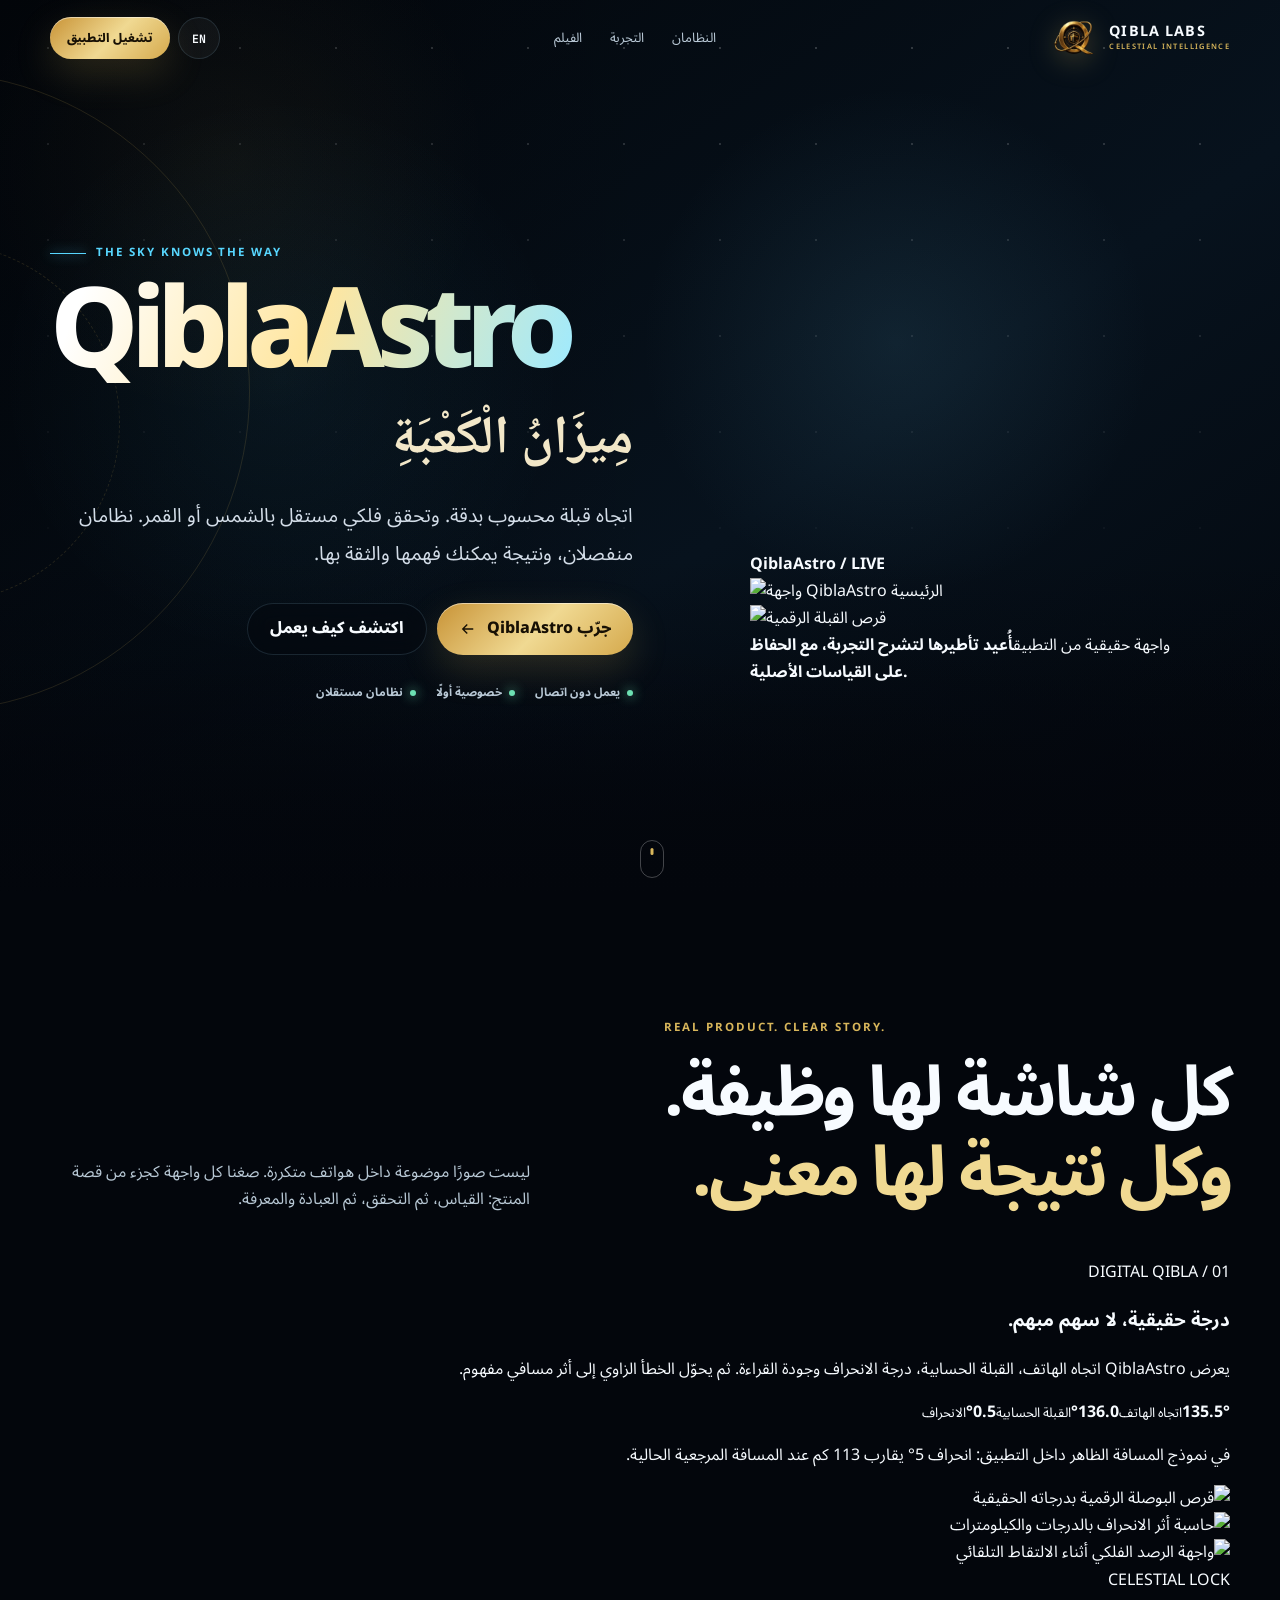
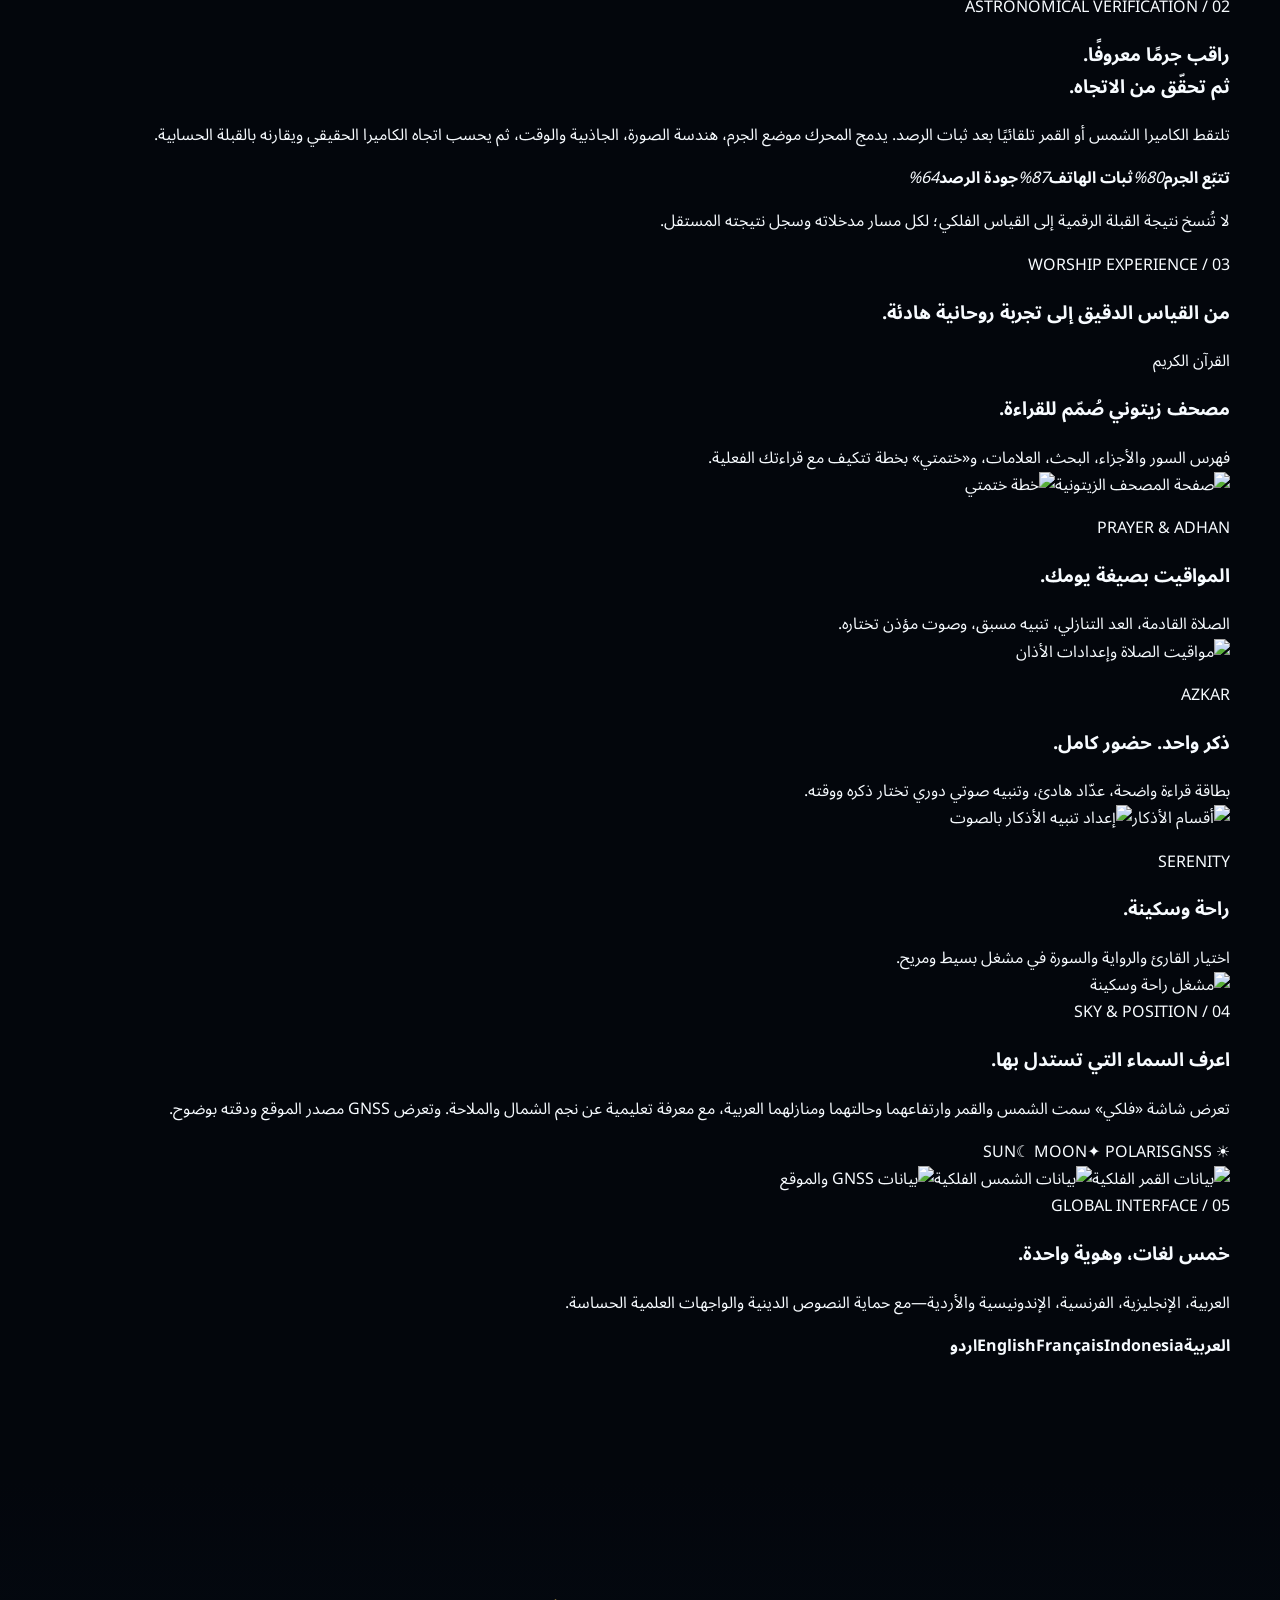
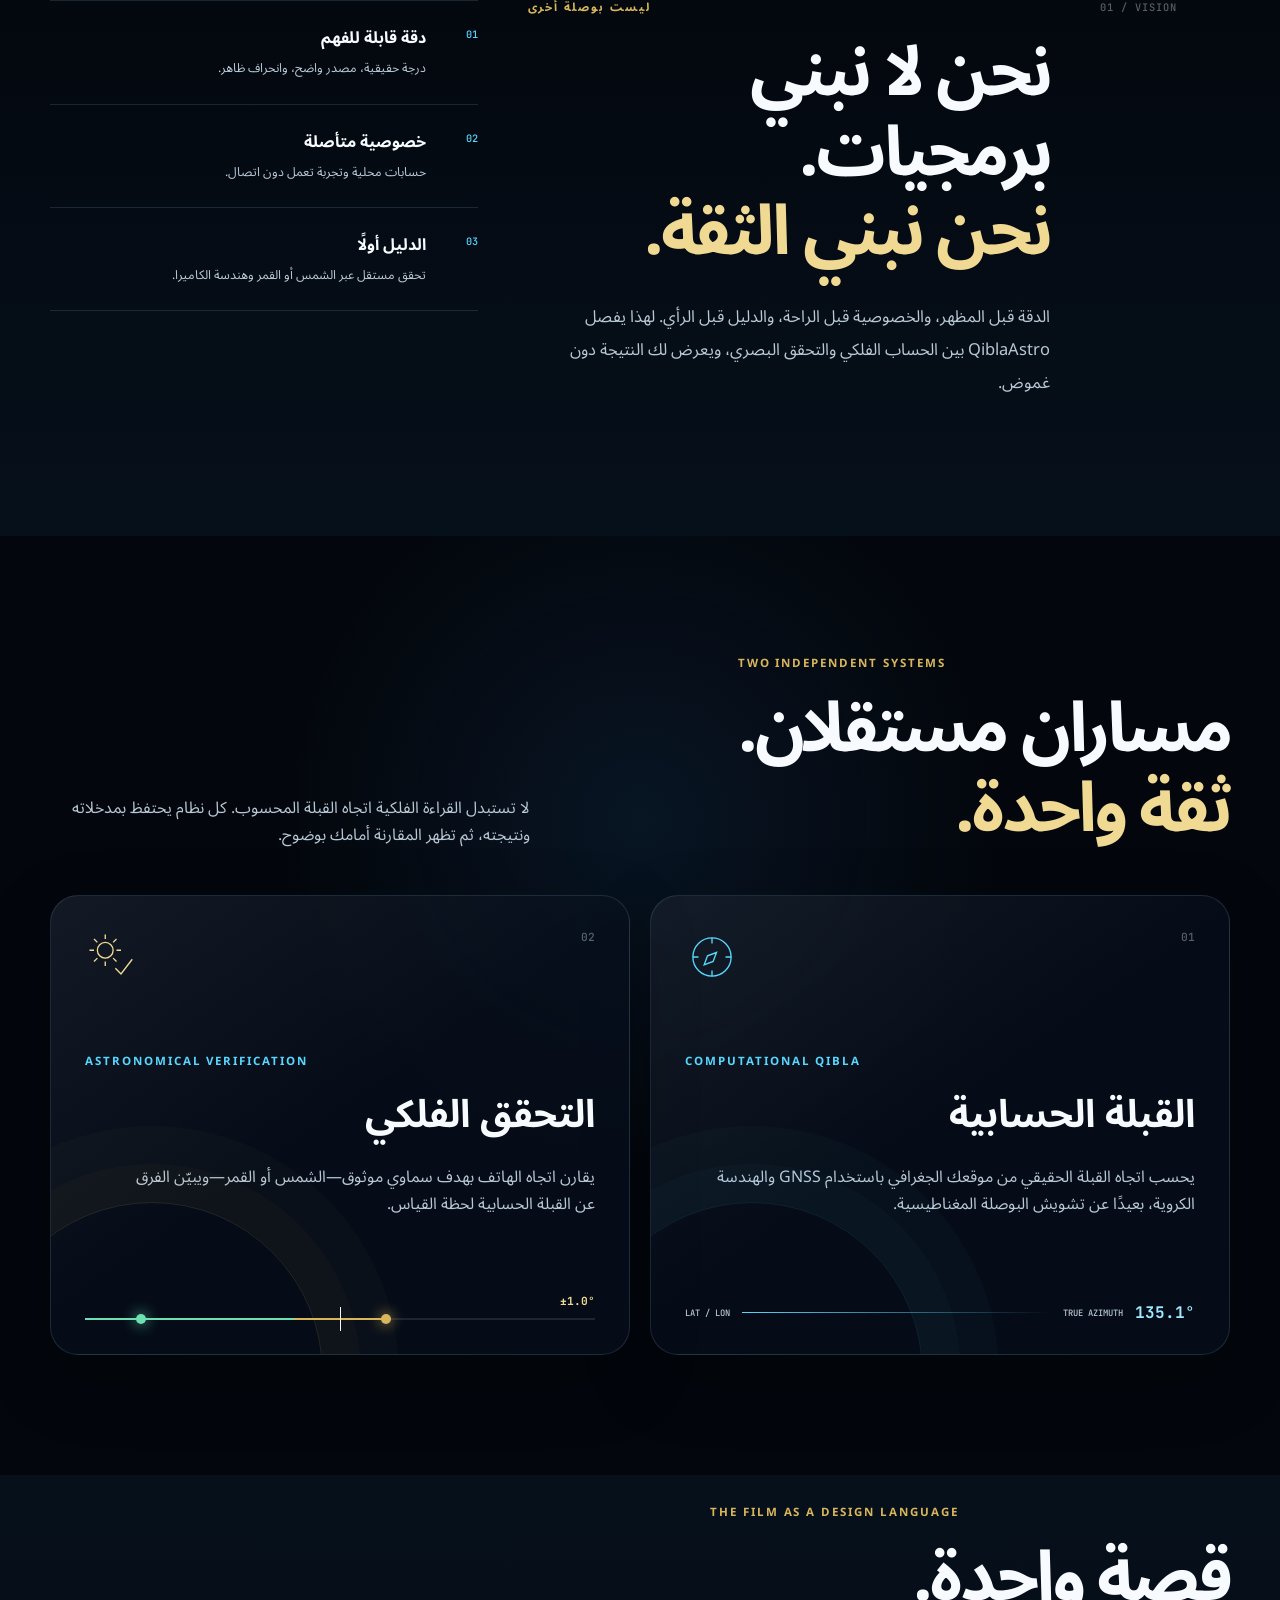
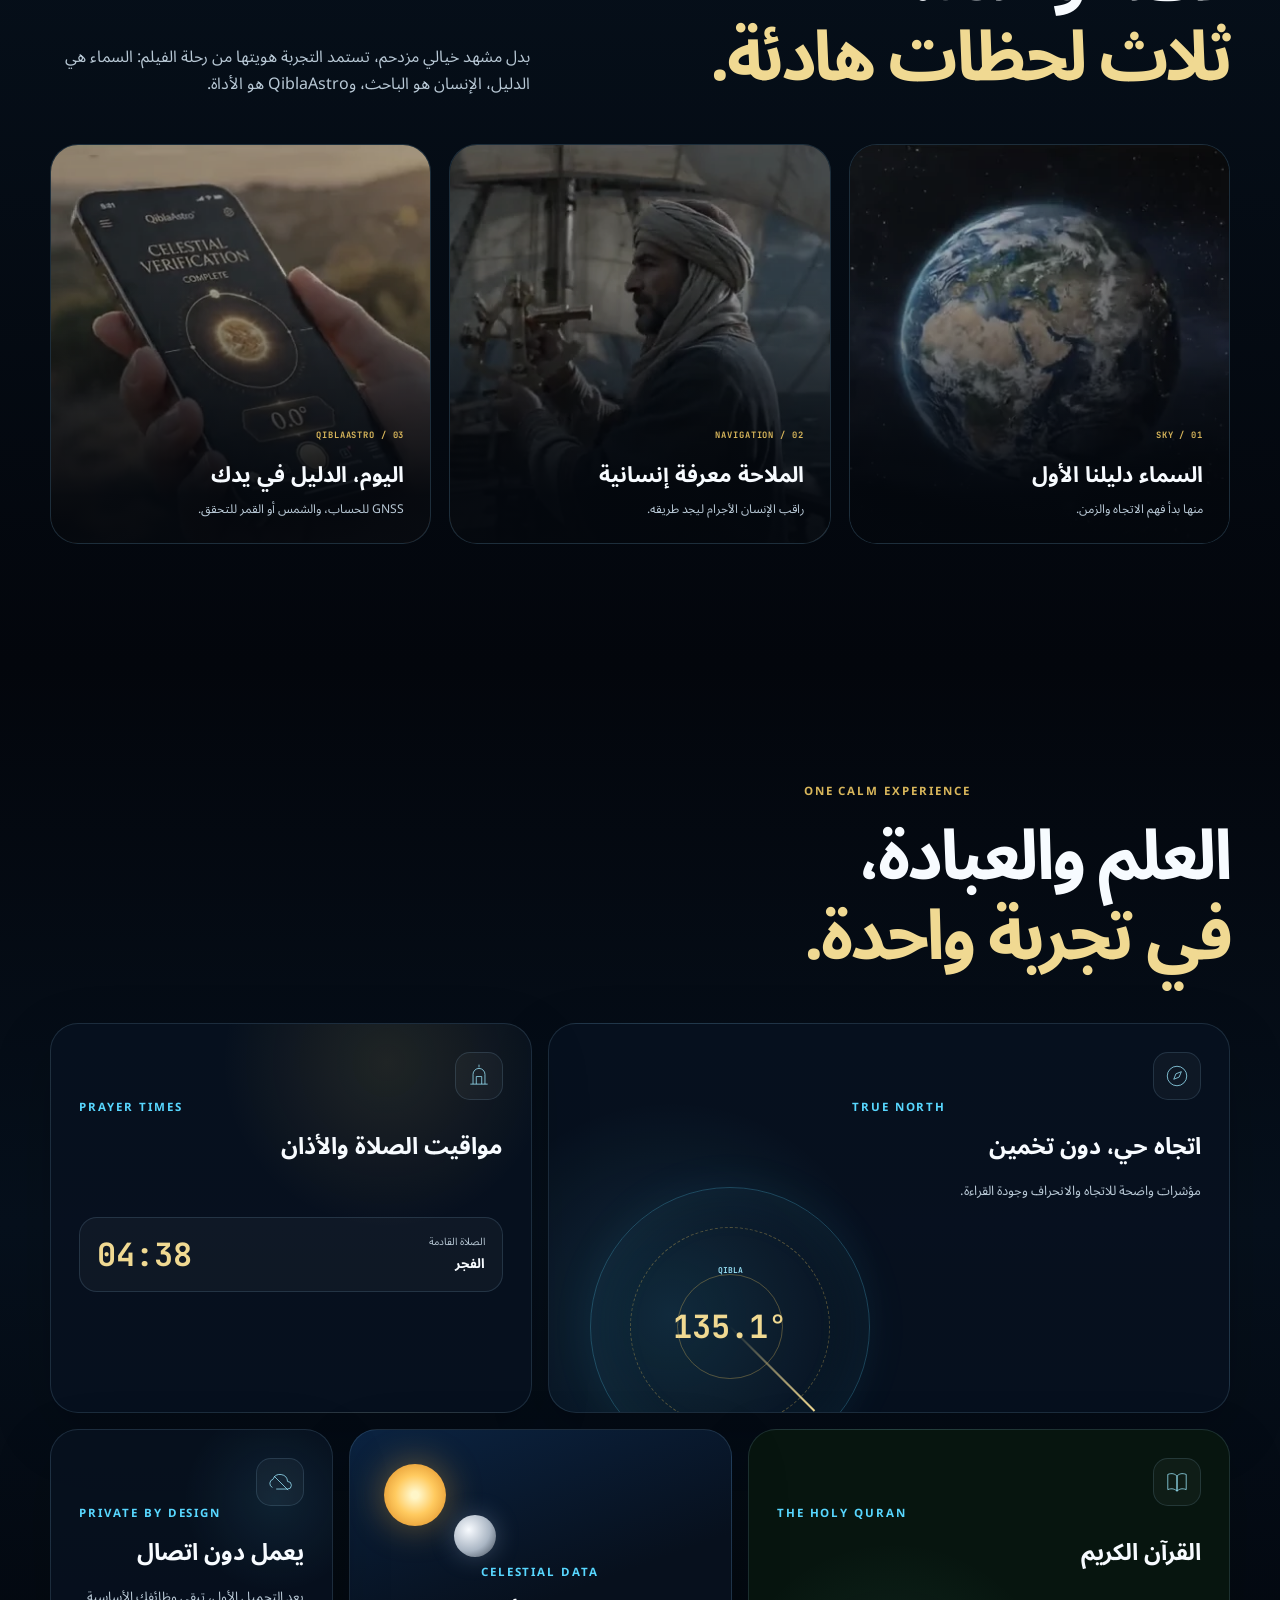
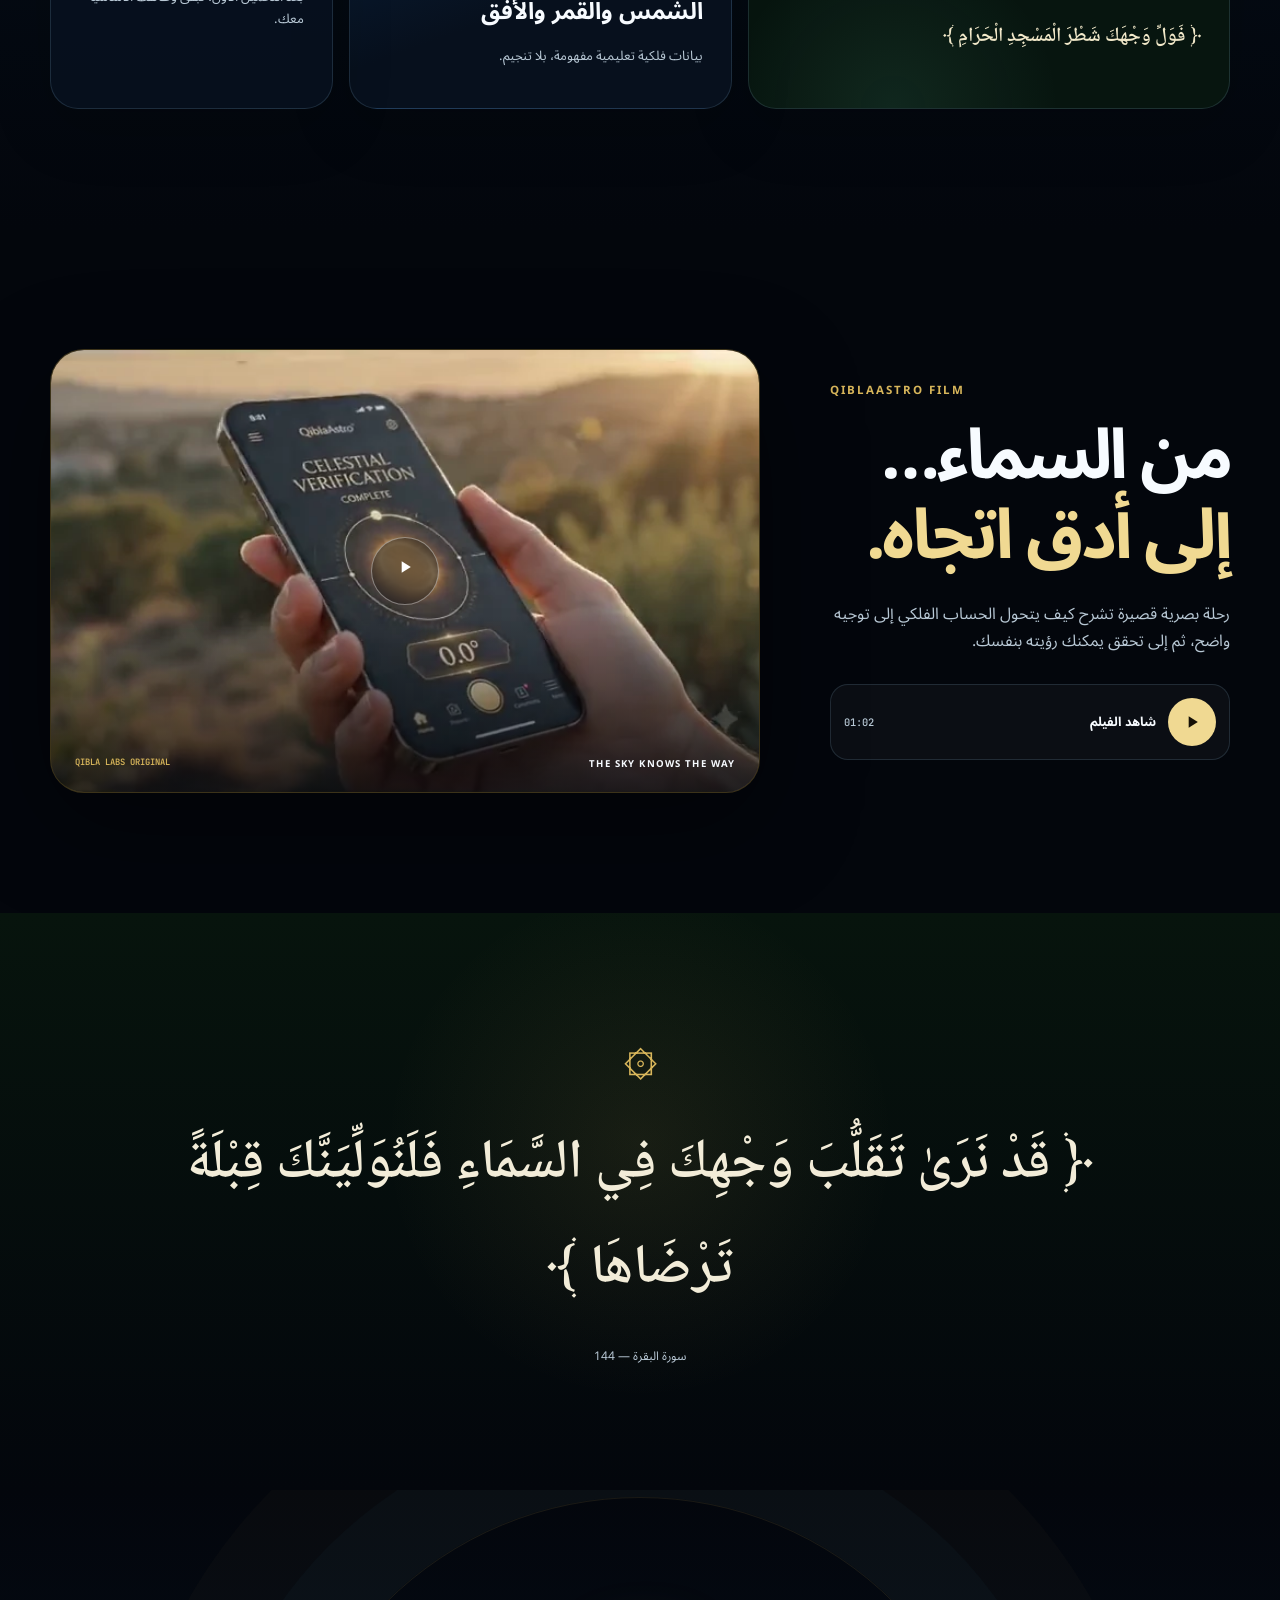
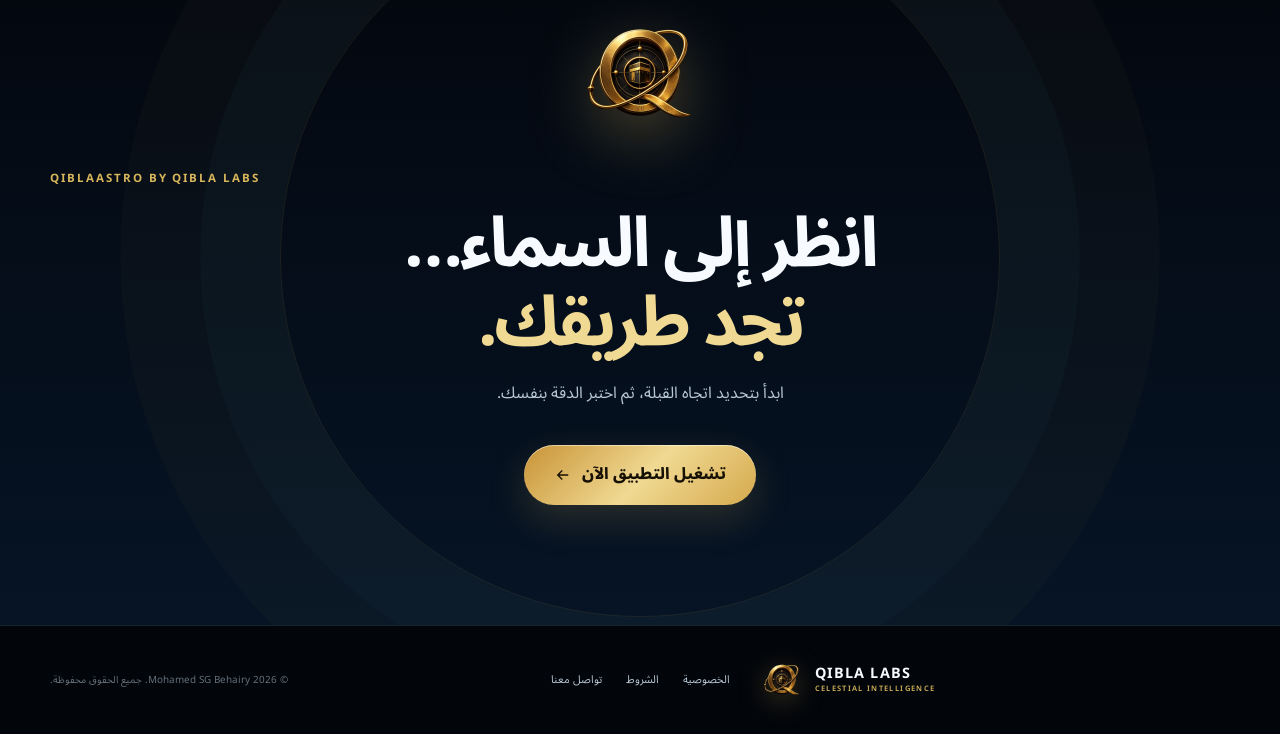
==== index.html @ d53d4a1c "Add real-product QiblaAstro showcase" ====
<!doctype html>
<html lang="ar" dir="rtl">
<head>
  <meta charset="utf-8">
  <meta name="viewport" content="width=device-width,initial-scale=1,viewport-fit=cover">
  <meta name="theme-color" content="#03060c">
  <meta name="color-scheme" content="dark">
  <title>QiblaAstro — ميزان الكعبة | Qibla Labs</title>
  <meta name="description" content="QiblaAstro من Qibla Labs: اتجاه قبلة حسابي دقيق، وتحقق فلكي مستقل بالشمس أو القمر، في تجربة تحترم الخصوصية وتعمل دون اتصال.">
  <link rel="canonical" href="https://qiblalabs.com/">
  <link rel="icon" type="image/png" href="/images/logo.png">
  <link rel="apple-touch-icon" href="/images/logo.png">
  <link rel="preconnect" href="https://fonts.googleapis.com">
  <link rel="preconnect" href="https://fonts.gstatic.com" crossorigin>
  <link href="https://fonts.googleapis.com/css2?family=Noto+Naskh+Arabic:wght@500;600;700&family=Noto+Sans+Arabic:wght@400;500;600;700;800&family=JetBrains+Mono:wght@500;700&display=swap" rel="stylesheet">
  <link rel="preload" as="image" href="/images/qibla-celestial-hero-v2.webp" type="image/webp">
  <link rel="preload" as="image" href="/images/app/home.webp" type="image/webp">

  <meta property="og:type" content="website">
  <meta property="og:site_name" content="Qibla Labs">
  <meta property="og:locale" content="ar_EG">
  <meta property="og:url" content="https://qiblalabs.com/">
  <meta property="og:title" content="QiblaAstro — ميزان الكعبة">
  <meta property="og:description" content="انظر إلى السماء… تجد طريقك. اتجاه قبلة دقيق وتحقق فلكي مستقل.">
  <meta property="og:image" content="https://qiblalabs.com/images/qiblalabs-share-v4.png">
  <meta name="twitter:card" content="summary_large_image">
  <meta name="twitter:title" content="QiblaAstro — ميزان الكعبة">
  <meta name="twitter:description" content="Astronomical Qibla Compass by Qibla Labs.">
  <meta name="twitter:image" content="https://qiblalabs.com/images/qiblalabs-share-v4.png">

  <link rel="stylesheet" href="/assets/styles.css?v=20260813-real-product-v2">
  <script src="/assets/main.js?v=20260813-real-product-v2" defer></script>
</head>
<body>
  <a class="skip-link" href="#main">تجاوز إلى المحتوى</a>

  <header class="site-header" id="top">
    <nav class="nav-shell" aria-label="التنقل الرئيسي">
      <a class="brand" href="#top" aria-label="Qibla Labs — الصفحة الرئيسية">
        <img src="/images/logo-web.webp" width="48" height="48" alt="">
        <span><strong>QIBLA LABS</strong><small>CELESTIAL INTELLIGENCE</small></span>
      </a>
      <div class="nav-links">
        <a href="#systems" data-i18n="navSystems">النظامان</a>
        <a href="#product" data-i18n="navExperience">التجربة</a>
        <a href="#film" data-i18n="navFilm">الفيلم</a>
      </div>
      <div class="nav-actions">
        <button class="lang-toggle" id="langToggle" type="button" aria-label="Switch to English">EN</button>
        <a class="button button-primary button-small" href="https://app.qiblalabs.com" data-i18n="openApp">تشغيل التطبيق</a>
      </div>
    </nav>
  </header>

  <main id="main">
    <section class="hero" aria-labelledby="hero-title">
      <div class="hero-media" aria-hidden="true"></div>
      <div class="hero-scrim" aria-hidden="true"></div>
      <div class="hero-orbit orbit-one" aria-hidden="true"></div>
      <div class="hero-orbit orbit-two" aria-hidden="true"></div>
      <div class="container hero-content">
        <div class="hero-copy reveal">
          <p class="eyebrow"><span></span><b data-i18n="eyebrow">THE SKY KNOWS THE WAY</b></p>
          <h1 id="hero-title"><span>QiblaAstro</span><em data-i18n="heroArabic">مِيزَانُ الْكَعْبَةِ</em></h1>
          <p class="hero-lead" data-i18n="heroLead">اتجاه قبلة محسوب بدقة. وتحقق فلكي مستقل بالشمس أو القمر. نظامان منفصلان، ونتيجة يمكنك فهمها والثقة بها.</p>
          <div class="hero-actions">
            <a class="button button-primary" href="https://app.qiblalabs.com"><span data-i18n="tryApp">جرّب QiblaAstro</span><svg viewBox="0 0 24 24" aria-hidden="true"><path d="M5 12h14M13 6l6 6-6 6"/></svg></a>
            <a class="button button-quiet" href="#systems"><span data-i18n="discover">اكتشف كيف يعمل</span></a>
          </div>
          <div class="trust-row" aria-label="مزايا أساسية">
            <span><i></i><b data-i18n="offline">يعمل دون اتصال</b></span>
            <span><i></i><b data-i18n="privacy">خصوصية أولًا</b></span>
            <span><i></i><b data-i18n="independent">نظامان مستقلان</b></span>
          </div>
        </div>

        <figure class="hero-product reveal" aria-label="واجهة QiblaAstro الحقيقية بعد تنقيحها للعرض">
          <div class="hero-app-shell">
            <div class="app-window-bar"><span></span><span></span><span></span><b>QiblaAstro / LIVE</b></div>
            <div class="hero-screen-window"><img src="/images/app/home.webp" width="691" height="1394" alt="واجهة QiblaAstro الرئيسية"></div>
          </div>
          <div class="hero-dial"><img src="/images/app/compass-dial.webp" width="691" height="660" alt="قرص القبلة الرقمية"></div>
          <figcaption><span data-i18n="realInterface">واجهة حقيقية من التطبيق</span><b data-i18n="realInterfaceBody">أُعيد تأطيرها لتشرح التجربة، مع الحفاظ على القياسات الأصلية.</b></figcaption>
        </figure>
      </div>
      <a class="scroll-cue" href="#manifesto" aria-label="مرر للأسفل"><span></span></a>
    </section>

    <section class="product-tour section" id="product">
      <div class="container">
        <div class="section-heading reveal">
          <div><p class="kicker">REAL PRODUCT. CLEAR STORY.</p><h2 data-i18n="tourTitle">كل شاشة لها وظيفة.<br><span>وكل نتيجة لها معنى.</span></h2></div>
          <p data-i18n="tourIntro">ليست صورًا موضوعة داخل هواتف متكررة. صغنا كل واجهة كجزء من قصة المنتج: القياس، ثم التحقق، ثم العبادة والمعرفة.</p>
        </div>

        <article class="chapter chapter-compass reveal">
          <div class="chapter-copy">
            <span class="chapter-no">01 / DIGITAL QIBLA</span>
            <h3 data-i18n="digitalTitle">درجة حقيقية، لا سهم مبهم.</h3>
            <p data-i18n="digitalBody">يعرض QiblaAstro اتجاه الهاتف، القبلة الحسابية، درجة الانحراف وجودة القراءة. ثم يحوّل الخطأ الزاوي إلى أثر مسافي مفهوم.</p>
            <div class="metric-row"><span><b>135.5°</b><small data-i18n="phoneHeading">اتجاه الهاتف</small></span><span><b>136.0°</b><small data-i18n="qiblaBearing">القبلة الحسابية</small></span><span><b>0.5°</b><small data-i18n="deviationLabel">الانحراف</small></span></div>
            <p class="science-note" data-i18n="distanceNote">في نموذج المسافة الظاهر داخل التطبيق: انحراف 5° يقارب 113 كم عند المسافة المرجعية الحالية.</p>
          </div>
          <div class="compass-composition">
            <div class="dial-halo"></div>
            <img class="dial-asset" src="/images/app/compass-dial.webp" width="691" height="660" loading="lazy" alt="قرص البوصلة الرقمية بدرجاته الحقيقية">
            <div class="deviation-panel"><img src="/images/app/deviation.webp" width="620" height="245" loading="lazy" alt="حاسبة أثر الانحراف بالدرجات والكيلومترات"></div>
          </div>
        </article>

        <article class="chapter chapter-astro reveal">
          <div class="astro-viewport">
            <img src="/images/app/astro-camera.webp" width="691" height="1295" loading="lazy" alt="واجهة الرصد الفلكي أثناء الالتقاط التلقائي">
            <i class="scan-line"></i><span class="corner corner-a"></span><span class="corner corner-b"></span>
            <div class="astro-live"><i></i> CELESTIAL LOCK</div>
          </div>
          <div class="chapter-copy">
            <span class="chapter-no">02 / ASTRONOMICAL VERIFICATION</span>
            <h3 data-i18n="astroTitle">راقب جرمًا معروفًا.<br>ثم تحقّق من الاتجاه.</h3>
            <p data-i18n="astroBody">تلتقط الكاميرا الشمس أو القمر تلقائيًا بعد ثبات الرصد. يدمج المحرك موضع الجرم، هندسة الصورة، الجاذبية والوقت، ثم يحسب اتجاه الكاميرا الحقيقي ويقارنه بالقبلة الحسابية.</p>
            <div class="gate-list"><span><i></i><b data-i18n="gateTracking">تتبّع الجرم</b><em>80%</em></span><span><i></i><b data-i18n="gateStability">ثبات الهاتف</b><em>87%</em></span><span><i></i><b data-i18n="gateQuality">جودة الرصد</b><em>64%</em></span></div>
            <p class="science-note" data-i18n="astroNote">لا تُنسخ نتيجة القبلة الرقمية إلى القياس الفلكي؛ لكل مسار مدخلاته وسجل نتيجته المستقل.</p>
          </div>
        </article>

        <div class="chapter-heading reveal"><span class="chapter-no">03 / WORSHIP EXPERIENCE</span><h3 data-i18n="worshipTitle">من القياس الدقيق إلى تجربة روحانية هادئة.</h3></div>
        <div class="worship-mosaic">
          <article class="visual-card quran-visual reveal"><div class="visual-copy"><p>القرآن الكريم</p><h3 data-i18n="quranVisualTitle">مصحف زيتوني صُمّم للقراءة.</h3><span data-i18n="quranVisualBody">فهرس السور والأجزاء، البحث، العلامات، و«ختمتي» بخطة تتكيف مع قراءتك الفعلية.</span></div><div class="quran-stack"><img class="quran-page" src="/images/app/quran-reader.webp" width="691" height="1394" loading="lazy" alt="صفحة المصحف الزيتونية"><img class="khatma-page" src="/images/app/khatma.webp" width="691" height="1394" loading="lazy" alt="خطة ختمتي"></div></article>
          <article class="visual-card prayer-visual reveal"><div class="visual-copy"><p>PRAYER & ADHAN</p><h3 data-i18n="prayerVisualTitle">المواقيت بصيغة يومك.</h3><span data-i18n="prayerVisualBody">الصلاة القادمة، العد التنازلي، تنبيه مسبق، وصوت مؤذن تختاره.</span></div><div class="soft-window"><img src="/images/app/prayer.webp" width="691" height="1394" loading="lazy" alt="مواقيت الصلاة وإعدادات الأذان"></div></article>
          <article class="visual-card azkar-visual reveal"><div class="visual-copy"><p>AZKAR</p><h3 data-i18n="azkarVisualTitle">ذكر واحد. حضور كامل.</h3><span data-i18n="azkarVisualBody">بطاقة قراءة واضحة، عدّاد هادئ، وتنبيه صوتي دوري تختار ذكره ووقته.</span></div><div class="paper-pair"><img src="/images/app/azkar.webp" width="691" height="1394" loading="lazy" alt="أقسام الأذكار"><img src="/images/app/azkar-audio.webp" width="691" height="1394" loading="lazy" alt="إعداد تنبيه الأذكار بالصوت"></div></article>
          <article class="visual-card serenity-visual reveal"><div class="visual-copy"><p>SERENITY</p><h3 data-i18n="serenityVisualTitle">راحة وسكينة.</h3><span data-i18n="serenityVisualBody">اختيار القارئ والرواية والسورة في مشغل بسيط ومريح.</span></div><div class="player-crop"><img src="/images/app/serenity.webp" width="691" height="1394" loading="lazy" alt="مشغل راحة وسكينة"></div></article>
        </div>

        <article class="chapter chapter-knowledge reveal">
          <div class="chapter-copy">
            <span class="chapter-no">04 / SKY & POSITION</span>
            <h3 data-i18n="knowledgeTitle">اعرف السماء التي تستدل بها.</h3>
            <p data-i18n="knowledgeBody">تعرض شاشة «فلكي» سمت الشمس والقمر وارتفاعهما وحالتهما ومنازلهما العربية، مع معرفة تعليمية عن نجم الشمال والملاحة. وتعرض GNSS مصدر الموقع ودقته بوضوح.</p>
            <div class="knowledge-tags"><span>☀ SUN</span><span>☾ MOON</span><span>✦ POLARIS</span><span>GNSS</span></div>
          </div>
          <div class="sky-stack"><img class="moon-panel" src="/images/app/falaki-moon.webp" width="691" height="1394" loading="lazy" alt="بيانات القمر الفلكية"><img class="sun-panel" src="/images/app/falaki-sun.webp" width="691" height="1394" loading="lazy" alt="بيانات الشمس الفلكية"><img class="gnss-panel" src="/images/app/gnss.webp" width="691" height="1394" loading="lazy" alt="بيانات GNSS والموقع"></div>
        </article>
        <div class="language-ribbon reveal"><div><span class="chapter-no">05 / GLOBAL INTERFACE</span><h3 data-i18n="languagesTitle">خمس لغات، وهوية واحدة.</h3><p data-i18n="languagesBody">العربية، الإنجليزية، الفرنسية، الإندونيسية والأردية—مع حماية النصوص الدينية والواجهات العلمية الحساسة.</p></div><div class="language-list" aria-label="اللغات المدعومة"><b>العربية</b><b>English</b><b>Français</b><b>Indonesia</b><b>اردو</b></div></div>
      </div>
    </section>

    <section class="manifesto section" id="manifesto">
      <div class="container manifesto-grid">
        <p class="section-index">01 / VISION</p>
        <div class="manifesto-copy reveal">
          <p class="kicker" data-i18n="visionKicker">ليست بوصلة أخرى</p>
          <h2 data-i18n="visionTitle">نحن لا نبني برمجيات.<br><span>نحن نبني الثقة.</span></h2>
          <p data-i18n="visionBody">الدقة قبل المظهر، والخصوصية قبل الراحة، والدليل قبل الرأي. لهذا يفصل QiblaAstro بين الحساب الفلكي والتحقق البصري، ويعرض لك النتيجة دون غموض.</p>
        </div>
        <div class="principles reveal">
          <article><strong>01</strong><h3 data-i18n="principleAccuracy">دقة قابلة للفهم</h3><p data-i18n="principleAccuracyBody">درجة حقيقية، مصدر واضح، وانحراف ظاهر.</p></article>
          <article><strong>02</strong><h3 data-i18n="principlePrivacy">خصوصية متأصلة</h3><p data-i18n="principlePrivacyBody">حسابات محلية وتجربة تعمل دون اتصال.</p></article>
          <article><strong>03</strong><h3 data-i18n="principleEvidence">الدليل أولًا</h3><p data-i18n="principleEvidenceBody">تحقق مستقل عبر الشمس أو القمر وهندسة الكاميرا.</p></article>
        </div>
      </div>
    </section>

    <section class="systems section" id="systems">
      <div class="container">
        <div class="section-heading reveal">
          <div><p class="kicker">TWO INDEPENDENT SYSTEMS</p><h2 data-i18n="systemsTitle">مساران مستقلان.<br><span>ثقة واحدة.</span></h2></div>
          <p data-i18n="systemsIntro">لا تستبدل القراءة الفلكية اتجاه القبلة المحسوب. كل نظام يحتفظ بمدخلاته ونتيجته، ثم تظهر المقارنة أمامك بوضوح.</p>
        </div>
        <div class="systems-grid">
          <article class="system-card compute reveal">
            <div class="system-head"><span class="system-number">01</span><svg viewBox="0 0 48 48" aria-hidden="true"><circle cx="24" cy="24" r="17"/><path d="M24 7v5M24 36v5M7 24h5M36 24h5M17 31l3-8 8-3-3 8-8 3Z"/></svg></div>
            <p class="card-tag">COMPUTATIONAL QIBLA</p>
            <h3 data-i18n="computeTitle">القبلة الحسابية</h3>
            <p data-i18n="computeBody">يحسب اتجاه القبلة الحقيقي من موقعك الجغرافي باستخدام GNSS والهندسة الكروية، بعيدًا عن تشويش البوصلة المغناطيسية.</p>
            <div class="data-strip"><span>LAT / LON</span><i></i><span>TRUE AZIMUTH</span><b>135.1°</b></div>
          </article>
          <article class="system-card verify reveal">
            <div class="system-head"><span class="system-number">02</span><svg viewBox="0 0 48 48" aria-hidden="true"><circle cx="18" cy="18" r="7"/><path d="M18 4v4M18 28v4M4 18h4M28 18h4M8 8l3 3M25 25l3 3M28 8l-3 3M11 25l-3 3"/><path d="m27 34 5 5 10-13"/></svg></div>
            <p class="card-tag">ASTRONOMICAL VERIFICATION</p>
            <h3 data-i18n="verifyTitle">التحقق الفلكي</h3>
            <p data-i18n="verifyBody">يقارن اتجاه الهاتف بهدف سماوي موثوق—الشمس أو القمر—ويبيّن الفرق عن القبلة الحسابية لحظة القياس.</p>
            <div class="verification-line"><span></span><i></i><span></span><b>±1.0°</b></div>
          </article>
        </div>
      </div>
    </section>

    <section class="film-story section" aria-labelledby="story-title">
      <div class="container">
        <div class="section-heading reveal">
          <div><p class="kicker">THE FILM AS A DESIGN LANGUAGE</p><h2 id="story-title" data-i18n="storyTitle">قصة واحدة.<br><span>ثلاث لحظات هادئة.</span></h2></div>
          <p data-i18n="storyIntro">بدل مشهد خيالي مزدحم، تستمد التجربة هويتها من رحلة الفيلم: السماء هي الدليل، الإنسان هو الباحث، وQiblaAstro هو الأداة.</p>
        </div>
        <div class="story-grid">
          <figure class="story-card reveal"><img src="/images/film-sky.webp" width="720" height="405" loading="lazy" alt="الأرض والسماء المرصعة بالنجوم"><figcaption><span>01 / SKY</span><h3 data-i18n="storySky">السماء دليلنا الأول</h3><p data-i18n="storySkyBody">منها بدأ فهم الاتجاه والزمن.</p></figcaption></figure>
          <figure class="story-card reveal"><img src="/images/film-sailor.webp" width="720" height="405" loading="lazy" alt="ملاح يستخدم آلة رصد فلكية في البحر"><figcaption><span>02 / NAVIGATION</span><h3 data-i18n="storySailor">الملاحة معرفة إنسانية</h3><p data-i18n="storySailorBody">راقب الإنسان الأجرام ليجد طريقه.</p></figcaption></figure>
          <figure class="story-card reveal"><img src="/images/film-qiblaastro.webp" width="720" height="405" loading="lazy" alt="واجهة QiblaAstro على هاتف عند الغروب"><figcaption><span>03 / QIBLAASTRO</span><h3 data-i18n="storyApp">اليوم، الدليل في يدك</h3><p data-i18n="storyAppBody">GNSS للحساب، والشمس أو القمر للتحقق.</p></figcaption></figure>
        </div>
      </div>
    </section>

    <section class="experience section" id="experience">
      <div class="container">
        <div class="section-heading compact reveal">
          <div><p class="kicker">ONE CALM EXPERIENCE</p><h2 data-i18n="experienceTitle">العلم والعبادة،<br><span>في تجربة واحدة.</span></h2></div>
        </div>
        <div class="bento-grid">
          <article class="bento bento-qibla reveal">
            <div class="bento-copy"><span class="bento-icon"><svg viewBox="0 0 48 48" aria-hidden="true"><circle cx="24" cy="24" r="18"/><path d="m18 30 4-10 10-4-4 10-10 4Z"/></svg></span><p class="card-tag">TRUE NORTH</p><h3 data-i18n="bentoQibla">اتجاه حي، دون تخمين</h3><p data-i18n="bentoQiblaBody">مؤشرات واضحة للاتجاه والانحراف وجودة القراءة.</p></div>
            <div class="mini-compass" aria-hidden="true"><i></i><strong>135.1°</strong><span>QIBLA</span></div>
          </article>
          <article class="bento bento-prayer reveal"><span class="bento-icon"><svg viewBox="0 0 48 48" aria-hidden="true"><path d="M8 39h32M13 39V21a11 11 0 0 1 22 0v18M19 39V25h10v14M24 8V3"/></svg></span><p class="card-tag">PRAYER TIMES</p><h3 data-i18n="bentoPrayer">مواقيت الصلاة والأذان</h3><div class="next-prayer"><span data-i18n="nextPrayer">الصلاة القادمة</span><b>04:38</b><small data-i18n="fajr">الفجر</small></div></article>
          <article class="bento bento-quran reveal"><span class="bento-icon"><svg viewBox="0 0 48 48" aria-hidden="true"><path d="M7 10c8-3 13-1 17 3v28c-4-4-9-6-17-3V10Zm34 0c-8-3-13-1-17 3v28c4-4 9-6 17-3V10Z"/></svg></span><p class="card-tag">THE HOLY QURAN</p><h3 data-i18n="bentoQuran">القرآن الكريم</h3><p class="quran-line">﴿ فَوَلِّ وَجْهَكَ شَطْرَ الْمَسْجِدِ الْحَرَامِ ﴾</p></article>
          <article class="bento bento-celestial reveal"><span class="sun" aria-hidden="true"></span><span class="moon" aria-hidden="true"></span><div><p class="card-tag">CELESTIAL DATA</p><h3 data-i18n="bentoSky">الشمس والقمر والأفق</h3><p data-i18n="bentoSkyBody">بيانات فلكية تعليمية مفهومة، بلا تنجيم.</p></div></article>
          <article class="bento bento-offline reveal"><span class="bento-icon"><svg viewBox="0 0 48 48" aria-hidden="true"><path d="M10 34a8 8 0 0 1 1-15 14 14 0 0 1 27 4 7 7 0 0 1 0 14H17"/><path d="M13 13 39 39"/></svg></span><p class="card-tag">PRIVATE BY DESIGN</p><h3 data-i18n="bentoOffline">يعمل دون اتصال</h3><p data-i18n="bentoOfflineBody">بعد التحميل الأول، تبقى وظائفك الأساسية معك.</p></article>
        </div>
      </div>
    </section>

    <section class="film section" id="film">
      <div class="container film-grid">
        <div class="film-copy reveal"><p class="kicker">QIBLAASTRO FILM</p><h2 data-i18n="filmTitle">من السماء…<br><span>إلى أدق اتجاه.</span></h2><p data-i18n="filmBody">رحلة بصرية قصيرة تشرح كيف يتحول الحساب الفلكي إلى توجيه واضح، ثم إلى تحقق يمكنك رؤيته بنفسك.</p><button class="film-play" id="filmPlay" type="button" aria-controls="heroVideo"><span><svg viewBox="0 0 24 24" aria-hidden="true"><path d="m8 5 11 7-11 7V5Z"/></svg></span><b data-i18n="playFilm">شاهد الفيلم</b><small>01:02</small></button></div>
        <div class="cinema reveal" id="cinema">
          <video id="heroVideo" poster="/images/film-qiblaastro.webp" muted loop playsinline preload="metadata"><source src="/videos/hero-video.mp4" type="video/mp4"></video>
          <button class="video-toggle" id="videoToggle" type="button" aria-label="تشغيل الفيديو"><svg viewBox="0 0 24 24" aria-hidden="true"><path d="m8 5 11 7-11 7V5Z"/></svg></button>
          <div class="cinema-meta"><span>QIBLA LABS ORIGINAL</span><b>THE SKY KNOWS THE WAY</b></div>
        </div>
      </div>
    </section>

    <section class="quote section">
      <div class="container quote-inner reveal">
        <span class="quran-mark">۞</span>
        <blockquote>﴿ قَدْ نَرَىٰ تَقَلُّبَ وَجْهِكَ فِي السَّمَاءِ فَلَنُوَلِّيَنَّكَ قِبْلَةً تَرْضَاهَا ﴾</blockquote>
        <cite>سورة البقرة — 144</cite>
      </div>
    </section>

    <section class="final-cta section">
      <div class="final-glow" aria-hidden="true"></div>
      <div class="container final-inner reveal">
        <img src="/images/logo-web.webp" width="128" height="128" alt="شعار Qibla Labs">
        <p class="kicker">QIBLAASTRO BY QIBLA LABS</p>
        <h2 data-i18n="finalTitle">انظر إلى السماء…<br><span>تجد طريقك.</span></h2>
        <p data-i18n="finalBody">ابدأ بتحديد اتجاه القبلة، ثم اختبر الدقة بنفسك.</p>
        <a class="button button-primary button-large" href="https://app.qiblalabs.com"><span data-i18n="launchNow">تشغيل التطبيق الآن</span><svg viewBox="0 0 24 24" aria-hidden="true"><path d="M5 12h14M13 6l6 6-6 6"/></svg></a>
      </div>
    </section>
  </main>

  <footer class="footer">
    <div class="container footer-grid">
      <a class="brand" href="#top"><img src="/images/logo-web.webp" width="44" height="44" alt=""><span><strong>QIBLA LABS</strong><small>CELESTIAL INTELLIGENCE</small></span></a>
      <nav aria-label="روابط قانونية"><a href="/privacy.html" data-i18n="privacyPolicy">الخصوصية</a><a href="/terms.html" data-i18n="terms">الشروط</a><a href="mailto:hello@qiblalabs.com" data-i18n="contact">تواصل معنا</a></nav>
      <p>© 2026 Mohamed SG Behairy. <span data-i18n="rights">جميع الحقوق محفوظة.</span></p>
    </div>
  </footer>
</body>
</html>
---- assets/styles.css ----
:root{
  --cosmos-950:#03060c;--cosmos-900:#07101d;--cosmos-850:#0a1424;--cosmos-800:#0e1a2e;
  --gold:#d8b65b;--gold-soft:#f0d992;--cyan:#58d7ff;--cyan-soft:#9eeaff;--green:#6de0b2;
  --white:#f7fbff;--muted:#b8c8d5;--line:rgba(164,218,255,.14);--glass:rgba(8,18,32,.72);
  --shadow:0 30px 100px rgba(0,0,0,.42);--radius:28px;--container:min(1180px,calc(100% - 40px));
  --ui:'Noto Sans Arabic',system-ui,sans-serif;--content:'Noto Naskh Arabic','Amiri',serif;--mono:'JetBrains Mono',monospace
}
*{box-sizing:border-box}html{scroll-behavior:smooth;scroll-padding-top:96px}body{margin:0;background:var(--cosmos-950);color:var(--white);font-family:var(--ui);line-height:1.7;overflow-x:hidden}body::before{content:"";position:fixed;inset:0;z-index:-1;pointer-events:none;background:radial-gradient(circle at 18% 20%,rgba(88,215,255,.055),transparent 24%),radial-gradient(circle at 80% 70%,rgba(216,182,91,.04),transparent 26%)}a{color:inherit;text-decoration:none}button{font:inherit}.container{width:var(--container);margin-inline:auto}.skip-link{position:fixed;z-index:999;top:10px;right:10px;padding:10px 16px;border-radius:10px;background:var(--white);color:var(--cosmos-950);transform:translateY(-150%)}.skip-link:focus{transform:none}
.site-header{position:fixed;top:0;left:0;right:0;z-index:100;padding:14px 0;transition:.3s}.site-header.scrolled{padding:8px 0;background:rgba(3,6,12,.78);border-bottom:1px solid var(--line);backdrop-filter:blur(20px)}.nav-shell{width:var(--container);margin:auto;display:flex;align-items:center;justify-content:space-between;gap:24px}.brand{display:flex;align-items:center;gap:11px;direction:ltr}.brand img{border-radius:14px;filter:drop-shadow(0 6px 14px rgba(216,182,91,.28))}.brand span{display:flex;flex-direction:column;line-height:1.1}.brand strong{font-size:.9rem;letter-spacing:.08em}.brand small{margin-top:4px;color:var(--gold);font:600 .47rem/1 var(--ui);letter-spacing:.18em}.nav-links{display:flex;align-items:center;gap:28px;color:var(--muted);font-size:.82rem}.nav-links a{transition:.2s}.nav-links a:hover{color:var(--white)}.nav-actions{display:flex;align-items:center;gap:8px}.lang-toggle{width:42px;height:42px;border:1px solid var(--line);border-radius:50%;background:rgba(255,255,255,.04);color:var(--white);cursor:pointer;font:700 .72rem var(--mono)}
.button{display:inline-flex;align-items:center;justify-content:center;gap:10px;min-height:52px;padding:0 22px;border:1px solid var(--line);border-radius:999px;background:rgba(255,255,255,.055);color:var(--white);font-weight:800;transition:transform .2s,box-shadow .2s,border-color .2s}.button:hover{transform:translateY(-2px);border-color:rgba(240,217,146,.42)}.button svg{width:18px;fill:none;stroke:currentColor;stroke-width:1.8;transform:scaleX(-1)}html[dir=ltr] .button svg{transform:none}.button-primary{border:0;background:linear-gradient(135deg,#c89336,var(--gold-soft) 52%,#d5a94c);color:#171004;box-shadow:0 14px 38px rgba(216,182,91,.18),inset 0 1px 0 rgba(255,255,255,.5)}.button-primary:hover{box-shadow:0 18px 45px rgba(216,182,91,.28)}.button-small{min-height:42px;padding-inline:17px;font-size:.76rem}.button-large{min-height:60px;padding-inline:30px}.button-quiet{background:rgba(3,6,12,.36);backdrop-filter:blur(12px)}
.hero{position:relative;min-height:100svh;display:flex;align-items:center;isolation:isolate;overflow:hidden;background:#02050a}.hero-media{position:absolute;inset:0;z-index:-4;background:url('/images/qibla-celestial-hero.webp') center/cover no-repeat;transform:scale(1.015);animation:heroDrift 16s ease-in-out infinite alternate}.hero-scrim{position:absolute;inset:0;z-index:-3;background:linear-gradient(90deg,rgba(2,5,10,.98) 0%,rgba(2,5,10,.9) 30%,rgba(2,5,10,.28) 64%,rgba(2,5,10,.12)),linear-gradient(180deg,rgba(2,5,10,.2),transparent 55%,#03060c 100%)}html[dir=rtl] .hero-scrim{transform:scaleX(-1)}.hero::after{content:"";position:absolute;inset:0;z-index:-2;background:radial-gradient(circle at 22% 42%,rgba(88,215,255,.06),transparent 25%),linear-gradient(180deg,transparent 72%,var(--cosmos-950));pointer-events:none}.hero-orbit{position:absolute;z-index:-1;border:1px solid rgba(216,182,91,.14);border-radius:50%;pointer-events:none}.orbit-one{width:640px;height:640px;left:-390px;top:8%;animation:orbitSpin 34s linear infinite}.orbit-two{width:360px;height:360px;left:-240px;top:27%;border-style:dashed;animation:orbitSpin 28s linear infinite reverse}
.hero-content{display:grid;grid-template-columns:minmax(0,1fr) 300px;align-items:end;gap:60px;padding-top:120px;padding-bottom:72px}.hero-copy{max-width:690px}.eyebrow,.kicker,.card-tag{margin:0;color:var(--cyan);font:700 .72rem/1.4 var(--ui);letter-spacing:.17em;direction:ltr;text-align:start}.eyebrow{display:flex;align-items:center;gap:10px}.eyebrow span{width:36px;height:1px;background:var(--cyan);box-shadow:0 0 12px var(--cyan)}.hero h1{margin:18px 0 20px;display:flex;flex-direction:column;line-height:.93}.hero h1>span{font-size:clamp(4rem,8.7vw,7.8rem);font-weight:800;letter-spacing:-.075em;direction:ltr;text-align:start;background:linear-gradient(112deg,#fff 6%,#ffe6a0 45%,#9eeaff 90%);background-clip:text;color:transparent}.hero h1 em{margin-top:24px;color:#f2e7c8;font:700 clamp(2rem,4.2vw,3.9rem)/1.3 var(--content);font-style:normal}.hero-lead{max-width:650px;margin:0;color:#d3dde8;font-size:clamp(1rem,1.7vw,1.22rem);line-height:1.95}.hero-actions{display:flex;flex-wrap:wrap;gap:10px;margin-top:30px}.trust-row{display:flex;flex-wrap:wrap;gap:20px;margin-top:28px;color:var(--muted);font-size:.72rem}.trust-row span{display:flex;align-items:center;gap:7px}.trust-row i{width:6px;height:6px;border-radius:50%;background:var(--green);box-shadow:0 0 12px var(--green)}
.bearing-card{align-self:end;padding:20px;border:1px solid rgba(164,218,255,.19);border-radius:24px;background:linear-gradient(145deg,rgba(255,255,255,.07),transparent),rgba(4,12,22,.72);box-shadow:var(--shadow);backdrop-filter:blur(18px)}.bearing-top{display:flex;align-items:center;justify-content:space-between;color:var(--muted);font-size:.65rem}.bearing-top i{padding:4px 7px;border:1px solid rgba(109,224,178,.25);border-radius:20px;color:var(--green);font:700 .48rem var(--mono)}.bearing-card>strong{display:block;margin:12px 0 15px;color:var(--gold-soft);font:700 2.6rem/1 var(--mono);direction:ltr;text-align:start}.bearing-scale{height:3px;display:grid;grid-template-columns:repeat(5,1fr);gap:5px}.bearing-scale span{border-radius:9px;background:rgba(255,255,255,.12)}.bearing-scale .active{background:var(--gold);box-shadow:0 0 14px rgba(216,182,91,.7)}.bearing-foot{display:grid;grid-template-columns:1fr 1fr;gap:14px;margin-top:16px}.bearing-foot span{display:flex;flex-direction:column}.bearing-foot b{font:700 .72rem var(--mono);color:var(--white)}.bearing-foot small{color:var(--muted);font-size:.59rem}.scroll-cue{position:absolute;bottom:22px;left:50%;width:24px;height:38px;border:1px solid rgba(255,255,255,.25);border-radius:20px}.scroll-cue span{position:absolute;top:7px;left:50%;width:3px;height:7px;border-radius:3px;background:var(--gold);transform:translateX(-50%);animation:scrollCue 1.8s infinite}
.section{position:relative;padding:120px 0}.section-index{margin:0;color:rgba(184,200,213,.45);font:500 .65rem var(--mono);letter-spacing:.1em;direction:ltr}.manifesto{background:linear-gradient(180deg,var(--cosmos-950),#06101b)}.manifesto-grid{display:grid;grid-template-columns:130px minmax(0,1.1fr) minmax(330px,.9fr);gap:50px;align-items:start}.kicker{color:var(--gold);margin-bottom:18px}.manifesto h2,.section-heading h2,.film h2,.final-cta h2{margin:0;font-size:clamp(2.7rem,5.4vw,5.2rem);line-height:1.15;letter-spacing:-.045em}.manifesto h2 span,.section-heading h2 span,.film h2 span,.final-cta h2 span{color:var(--gold-soft)}.manifesto-copy>p:last-child{max-width:680px;margin-top:28px;color:var(--muted);font-size:1.03rem;line-height:2}.principles{display:grid;border-top:1px solid var(--line)}.principles article{position:relative;padding:24px 52px 24px 0;border-bottom:1px solid var(--line)}.principles strong{position:absolute;right:0;top:27px;color:var(--cyan);font:500 .64rem var(--mono)}.principles h3{margin:0 0 6px;font-size:1rem}.principles p{margin:0;color:var(--muted);font-size:.78rem}
.section-heading{display:flex;align-items:end;justify-content:space-between;gap:50px;margin-bottom:46px}.section-heading>p{max-width:480px;margin:0;color:var(--muted)}.section-heading.compact{max-width:760px}.systems{background:radial-gradient(circle at 50% 30%,rgba(25,73,116,.22),transparent 40%),var(--cosmos-950)}.systems-grid{display:grid;grid-template-columns:1fr 1fr;gap:20px}.system-card{position:relative;overflow:hidden;min-height:460px;padding:34px;border:1px solid var(--line);border-radius:var(--radius);background:linear-gradient(145deg,rgba(255,255,255,.055),transparent 50%),rgba(7,16,29,.74);box-shadow:0 24px 70px rgba(0,0,0,.22)}.system-card::after{content:"";position:absolute;width:340px;height:340px;border:1px solid rgba(88,215,255,.1);border-radius:50%;bottom:-190px;left:-70px;box-shadow:0 0 0 38px rgba(88,215,255,.025),0 0 0 76px rgba(88,215,255,.018)}.system-card.verify::after{border-color:rgba(216,182,91,.15);box-shadow:0 0 0 38px rgba(216,182,91,.025),0 0 0 76px rgba(216,182,91,.018)}.system-head{display:flex;justify-content:space-between;align-items:start;margin-bottom:70px}.system-head svg{width:54px;fill:none;stroke:var(--cyan);stroke-width:1.2}.verify .system-head svg{stroke:var(--gold-soft)}.system-number{color:rgba(184,200,213,.45);font:500 .7rem var(--mono)}.system-card h3{margin:12px 0;font-size:clamp(1.8rem,3vw,2.8rem)}.system-card>p:not(.card-tag){max-width:480px;color:var(--muted)}.data-strip{position:absolute;z-index:1;left:34px;right:34px;bottom:31px;display:grid;grid-template-columns:auto 1fr auto auto;align-items:center;gap:12px;color:var(--muted);font:500 .55rem var(--mono);direction:ltr}.data-strip i{height:1px;background:linear-gradient(90deg,var(--cyan),transparent)}.data-strip b{font-size:1rem;color:var(--cyan-soft)}.verification-line{position:absolute;left:34px;right:34px;bottom:34px;height:2px;background:linear-gradient(90deg,var(--green) 0 41%,var(--gold) 41% 60%,rgba(255,255,255,.1) 60%);direction:ltr}.verification-line>span{position:absolute;top:50%;width:10px;height:10px;border-radius:50%;background:var(--green);transform:translateY(-50%);box-shadow:0 0 14px var(--green)}.verification-line>span:first-child{left:10%}.verification-line>span:nth-child(3){left:58%;background:var(--gold);box-shadow:0 0 14px var(--gold)}.verification-line i{position:absolute;left:50%;top:-11px;width:1px;height:24px;background:var(--white)}.verification-line b{position:absolute;right:0;top:-24px;color:var(--gold-soft);font:700 .7rem var(--mono)}
.experience{background:linear-gradient(180deg,var(--cosmos-950),#06101c 48%,var(--cosmos-950))}.bento-grid{display:grid;grid-template-columns:repeat(12,1fr);gap:16px}.bento{position:relative;overflow:hidden;min-height:280px;padding:28px;border:1px solid var(--line);border-radius:var(--radius);background:rgba(8,18,32,.78);box-shadow:0 20px 60px rgba(0,0,0,.18)}.bento h3{margin:11px 0 8px;font-size:1.45rem}.bento p:not(.card-tag,.quran-line){color:var(--muted);font-size:.82rem}.bento-icon{display:grid;place-items:center;width:48px;height:48px;border:1px solid var(--line);border-radius:15px;background:rgba(255,255,255,.035)}.bento-icon svg{width:26px;fill:none;stroke:var(--cyan-soft);stroke-width:1.4}.bento-qibla{grid-column:span 7;min-height:390px;background:radial-gradient(circle at 18% 75%,rgba(88,215,255,.13),transparent 34%),rgba(8,18,32,.82)}.bento-qibla .bento-copy{max-width:56%}.mini-compass{position:absolute;left:6%;bottom:-14%;width:280px;aspect-ratio:1;border:1px solid rgba(88,215,255,.25);border-radius:50%;display:grid;place-items:center;box-shadow:inset 0 0 55px rgba(88,215,255,.08),0 0 50px rgba(88,215,255,.05);direction:ltr}.mini-compass::before,.mini-compass::after{content:"";position:absolute;border-radius:50%;border:1px dashed rgba(216,182,91,.35)}.mini-compass::before{inset:14%}.mini-compass::after{inset:31%;border-style:solid}.mini-compass i{position:absolute;width:2px;height:43%;top:7%;background:linear-gradient(var(--gold-soft),transparent);transform:rotate(135deg);transform-origin:50% 100%}.mini-compass strong{font:700 2rem var(--mono);color:var(--gold-soft)}.mini-compass span{position:absolute;top:28%;font:600 .5rem var(--mono);color:var(--cyan-soft)}
.bento-prayer{grid-column:span 5;background:radial-gradient(circle at 70% 10%,rgba(216,182,91,.12),transparent 34%),rgba(8,18,32,.82)}.next-prayer{margin-top:50px;padding:15px 17px;border:1px solid var(--line);border-radius:18px;background:rgba(255,255,255,.035);display:grid;grid-template-columns:1fr auto;align-items:end}.next-prayer span{color:var(--muted);font-size:.64rem}.next-prayer b{grid-row:span 2;font:700 2rem var(--mono);color:var(--gold-soft);direction:ltr}.next-prayer small{font-weight:700}.bento-quran{grid-column:span 5;background:radial-gradient(circle at 30% 100%,rgba(109,224,178,.09),transparent 38%),#07150f}.quran-line{margin-top:44px;color:#f1e8c9;font:600 1.25rem/2 var(--content)}.bento-celestial{grid-column:span 4;background:linear-gradient(160deg,#0b2341,#07101d 58%);display:flex;align-items:end}.sun,.moon{position:absolute;border-radius:50%}.sun{width:62px;height:62px;top:34px;left:34px;background:radial-gradient(circle,#fff6c8 0 8%,#ffca5f 45%,#da851e);box-shadow:0 0 36px rgba(255,183,60,.42)}.moon{width:42px;height:42px;top:85px;left:104px;background:radial-gradient(circle at 35% 35%,#f8fbff,#aab6c4 55%,#374250);box-shadow:0 0 24px rgba(193,221,255,.25)}.bento-offline{grid-column:span 3;background:radial-gradient(circle at 80% 25%,rgba(88,215,255,.09),transparent 30%),rgba(8,18,32,.82)}
.film{background:var(--cosmos-950)}.film-grid{display:grid;grid-template-columns:.72fr 1.28fr;gap:70px;align-items:center}.film-copy>p:not(.kicker){color:var(--muted);margin-top:25px}.film-play{display:grid;grid-template-columns:48px 1fr auto;align-items:center;gap:12px;width:100%;margin-top:28px;padding:13px;border:1px solid var(--line);border-radius:18px;background:rgba(255,255,255,.035);color:var(--white);text-align:start;cursor:pointer}.film-play>span{display:grid;place-items:center;width:48px;height:48px;border-radius:50%;background:var(--gold-soft);color:#151006}.film-play svg,.video-toggle svg{width:20px;fill:currentColor}.film-play b{font-size:.8rem}.film-play small{color:var(--muted);font:500 .65rem var(--mono)}.cinema{position:relative;overflow:hidden;aspect-ratio:16/10;border:1px solid rgba(216,182,91,.28);border-radius:34px;background:#000;box-shadow:var(--shadow)}.cinema::before{content:"";position:absolute;inset:0;z-index:2;pointer-events:none;background:linear-gradient(180deg,transparent 60%,rgba(2,5,10,.78))}.cinema video{width:100%;height:100%;object-fit:cover}.video-toggle{position:absolute;z-index:3;left:50%;top:50%;width:68px;height:68px;border:1px solid rgba(255,255,255,.4);border-radius:50%;background:rgba(3,6,12,.46);color:#fff;transform:translate(-50%,-50%);backdrop-filter:blur(12px);cursor:pointer}.cinema.is-playing .video-toggle{opacity:0}.cinema:hover .video-toggle{opacity:1}.cinema-meta{position:absolute;z-index:3;left:24px;right:24px;bottom:20px;display:flex;justify-content:space-between;gap:20px;direction:ltr}.cinema-meta span{color:var(--gold);font:600 .55rem var(--mono)}.cinema-meta b{font-size:.6rem;letter-spacing:.12em}
.quote{background:radial-gradient(circle at 50% 40%,rgba(216,182,91,.09),transparent 35%),linear-gradient(180deg,#07140d,var(--cosmos-950))}.quote-inner{max-width:920px;text-align:center}.quran-mark{color:var(--gold);font-size:2.2rem}.quote blockquote{margin:20px 0;color:#f2ecd8;font:600 clamp(2rem,4.3vw,3.7rem)/1.9 var(--content)}.quote cite{color:var(--muted);font-style:normal;font-size:.75rem}.final-cta{min-height:720px;display:grid;place-items:center;overflow:hidden;text-align:center;background:linear-gradient(180deg,var(--cosmos-950),#061425)}.final-glow{position:absolute;width:720px;height:720px;border:1px solid rgba(216,182,91,.11);border-radius:50%;box-shadow:0 0 0 80px rgba(88,215,255,.022),0 0 0 160px rgba(216,182,91,.018);animation:finalPulse 7s ease-in-out infinite}.final-inner{position:relative;z-index:1}.final-inner img{border-radius:30px;filter:drop-shadow(0 18px 32px rgba(216,182,91,.34))}.final-inner .kicker{margin-top:24px}.final-inner>p:not(.kicker){color:var(--muted)}.final-inner .button{margin-top:22px}
.footer{padding:32px 0;border-top:1px solid var(--line);background:#02050a}.footer-grid{display:grid;grid-template-columns:1fr auto 1fr;align-items:center;gap:30px}.footer nav{display:flex;gap:24px;color:var(--muted);font-size:.68rem}.footer p{margin:0;text-align:end;color:rgba(184,200,213,.55);font-size:.62rem}.reveal{opacity:0;transform:translateY(28px);transition:opacity .75s ease,transform .75s cubic-bezier(.2,.72,.2,1)}.reveal.visible{opacity:1;transform:none}
@keyframes heroDrift{to{transform:scale(1.04) translate3d(-.4%,.3%,0)}}@keyframes orbitSpin{to{transform:rotate(360deg)}}@keyframes scrollCue{0%{opacity:0;transform:translate(-50%,0)}40%{opacity:1}100%{opacity:0;transform:translate(-50%,13px)}}@keyframes finalPulse{50%{transform:scale(1.035);opacity:.7}}
@media(max-width:980px){.nav-links{display:none}.hero-content{grid-template-columns:1fr;align-items:center}.bearing-card{max-width:330px}.manifesto-grid{grid-template-columns:80px 1fr}.principles{grid-column:2}.systems-grid,.film-grid{grid-template-columns:1fr}.bento-qibla{grid-column:span 12}.bento-prayer,.bento-quran{grid-column:span 6}.bento-celestial{grid-column:span 7}.bento-offline{grid-column:span 5}.film-copy{max-width:680px}.footer-grid{grid-template-columns:1fr auto}.footer p{grid-column:1/-1;text-align:center}}
@media(max-width:680px){:root{--container:min(100% - 28px,1180px);--radius:22px}.section{padding:88px 0}.nav-shell{gap:10px}.brand strong{font-size:.75rem}.brand small{font-size:.38rem}.brand img{width:42px;height:42px}.nav-actions .button{display:none}.hero{min-height:900px;align-items:end}.hero-media{background-position:67% center}.hero-scrim{background:linear-gradient(180deg,rgba(2,5,10,.22),rgba(2,5,10,.54) 35%,rgba(2,5,10,.97) 67%,#03060c)}html[dir=rtl] .hero-scrim{transform:none}.hero-content{padding-top:150px;padding-bottom:70px;gap:24px}.hero h1>span{font-size:clamp(3.2rem,17vw,5.4rem)}.hero h1 em{font-size:2rem}.hero-lead{font-size:.94rem}.hero-actions{display:grid}.hero-actions .button{width:100%}.trust-row{gap:12px;font-size:.61rem}.bearing-card{width:100%;max-width:none}.scroll-cue{display:none}.manifesto-grid{grid-template-columns:1fr;gap:25px}.section-index{grid-column:1}.principles{grid-column:1}.principles article{padding-right:46px}.section-heading{display:block}.section-heading>p{margin-top:22px}.system-card{min-height:440px;padding:24px}.system-head{margin-bottom:55px}.data-strip,.verification-line{left:24px;right:24px}.bento-grid{grid-template-columns:1fr}.bento,.bento-qibla,.bento-prayer,.bento-quran,.bento-celestial,.bento-offline{grid-column:1;min-height:280px}.bento-qibla{min-height:420px}.bento-qibla .bento-copy{max-width:75%}.mini-compass{width:245px;left:-5%;bottom:-12%}.film-grid{gap:38px}.cinema{border-radius:23px}.cinema-meta{left:15px;right:15px}.cinema-meta b{display:none}.quote blockquote{font-size:1.75rem}.footer-grid{grid-template-columns:1fr;justify-items:center}.footer nav{flex-wrap:wrap;justify-content:center}.footer p{text-align:center}}
@media(prefers-reduced-motion:reduce){html{scroll-behavior:auto}.hero-media,.hero-orbit,.scroll-cue span,.final-glow{animation:none}.reveal{opacity:1;transform:none;transition:none}}

/* Film-led refinement: quieter, human, and grounded in the original QiblaAstro film. */
.hero{background:#03070d}
.hero-media{background:radial-gradient(circle at 70% 38%,rgba(69,130,159,.16),transparent 24%),radial-gradient(circle at 18% 18%,rgba(216,182,91,.07),transparent 20%),linear-gradient(145deg,#020509 0%,#07121d 58%,#03070d 100%);animation:none;transform:none}
.hero-media::before{content:"";position:absolute;inset:0;opacity:.24;background-image:radial-gradient(circle,rgba(255,255,255,.8) 0 1px,transparent 1.4px);background-size:96px 96px;mask-image:linear-gradient(to bottom,black,transparent 72%)}
.hero-scrim{background:linear-gradient(90deg,rgba(2,5,10,.42),transparent 52%),linear-gradient(180deg,transparent 62%,#03060c)}
.hero-content{grid-template-columns:minmax(0,1fr) minmax(380px,520px);gap:clamp(38px,6vw,88px)}
.hero-film-card{position:relative;margin:0;align-self:center;border:1px solid rgba(255,255,255,.12);border-radius:30px;background:#07111b;box-shadow:0 38px 90px rgba(0,0,0,.45);overflow:visible}
.hero-film-card>img{display:block;width:100%;aspect-ratio:16/9;object-fit:cover;border-radius:29px;filter:saturate(.82) contrast(1.04)}
.hero-film-card::after{content:"";position:absolute;inset:0;border-radius:29px;background:linear-gradient(180deg,transparent 48%,rgba(2,6,11,.88));pointer-events:none}
.hero-film-card figcaption{position:absolute;z-index:2;right:24px;left:24px;bottom:24px;display:flex;align-items:end;justify-content:space-between;gap:24px}
.hero-film-card figcaption span{color:var(--gold);font:700 .52rem var(--mono);letter-spacing:.12em}
.hero-film-card figcaption b{max-width:245px;color:var(--white);font-size:.82rem;line-height:1.65;text-align:end}
.hero-film-card .bearing-card{position:absolute;z-index:3;left:-34px;bottom:-74px;width:220px;padding:15px 17px;border-radius:18px;backdrop-filter:blur(22px)}
.hero-film-card .bearing-card>strong{margin:8px 0 10px;font-size:1.9rem}
.hero-film-card .bearing-foot{margin-top:10px}
.film-story{padding-top:30px;background:linear-gradient(180deg,#06101b,var(--cosmos-950))}
.story-grid{display:grid;grid-template-columns:repeat(3,1fr);gap:18px}
.story-card{position:relative;min-height:400px;margin:0;overflow:hidden;border:1px solid var(--line);border-radius:var(--radius);background:#07111b}
.story-card img{width:100%;height:100%;object-fit:cover;filter:saturate(.72) brightness(.72);transition:transform .8s ease,filter .8s ease}
.story-card::after{content:"";position:absolute;inset:0;background:linear-gradient(180deg,transparent 34%,rgba(3,7,13,.94) 88%)}
.story-card figcaption{position:absolute;z-index:2;right:26px;left:26px;bottom:24px}
.story-card figcaption span{color:var(--gold);font:700 .55rem var(--mono);letter-spacing:.1em}
.story-card h3{margin:10px 0 5px;font-size:1.35rem}
.story-card p{margin:0;color:var(--muted);font-size:.76rem}
.story-card:hover img{transform:scale(1.025);filter:saturate(.9) brightness(.82)}
@media(max-width:980px){.hero-content{grid-template-columns:1fr}.hero-film-card{width:min(100%,620px)}.hero-film-card .bearing-card{left:18px;bottom:-62px}.story-grid{grid-template-columns:1fr}.story-card{min-height:330px}}
@media(max-width:680px){.hero{min-height:auto}.hero-content{padding-bottom:130px}.hero-film-card{margin-top:8px}.hero-film-card figcaption{right:18px;left:18px;bottom:18px;display:block}.hero-film-card figcaption b{display:block;margin-top:5px;text-align:start}.hero-film-card .bearing-card{left:14px;right:14px;bottom:-104px;width:auto}.film-story{padding-top:88px}.story-card{min-height:300px}.hero-media{background-position:center}.hero-scrim{background:linear-gradient(180deg,rgba(2,5,10,.16),rgba(2,5,10,.5) 42%,#03060c)}}

/* Keep the generated hero's negative space on the left in both languages. */
.hero-scrim{transform:none!important}.hero-content{direction:ltr}html[dir=rtl] .hero-copy,html[dir=rtl] .bearing-card{direction:rtl}html[dir=ltr] .hero-copy,html[dir=ltr] .bearing-card{direction:ltr}
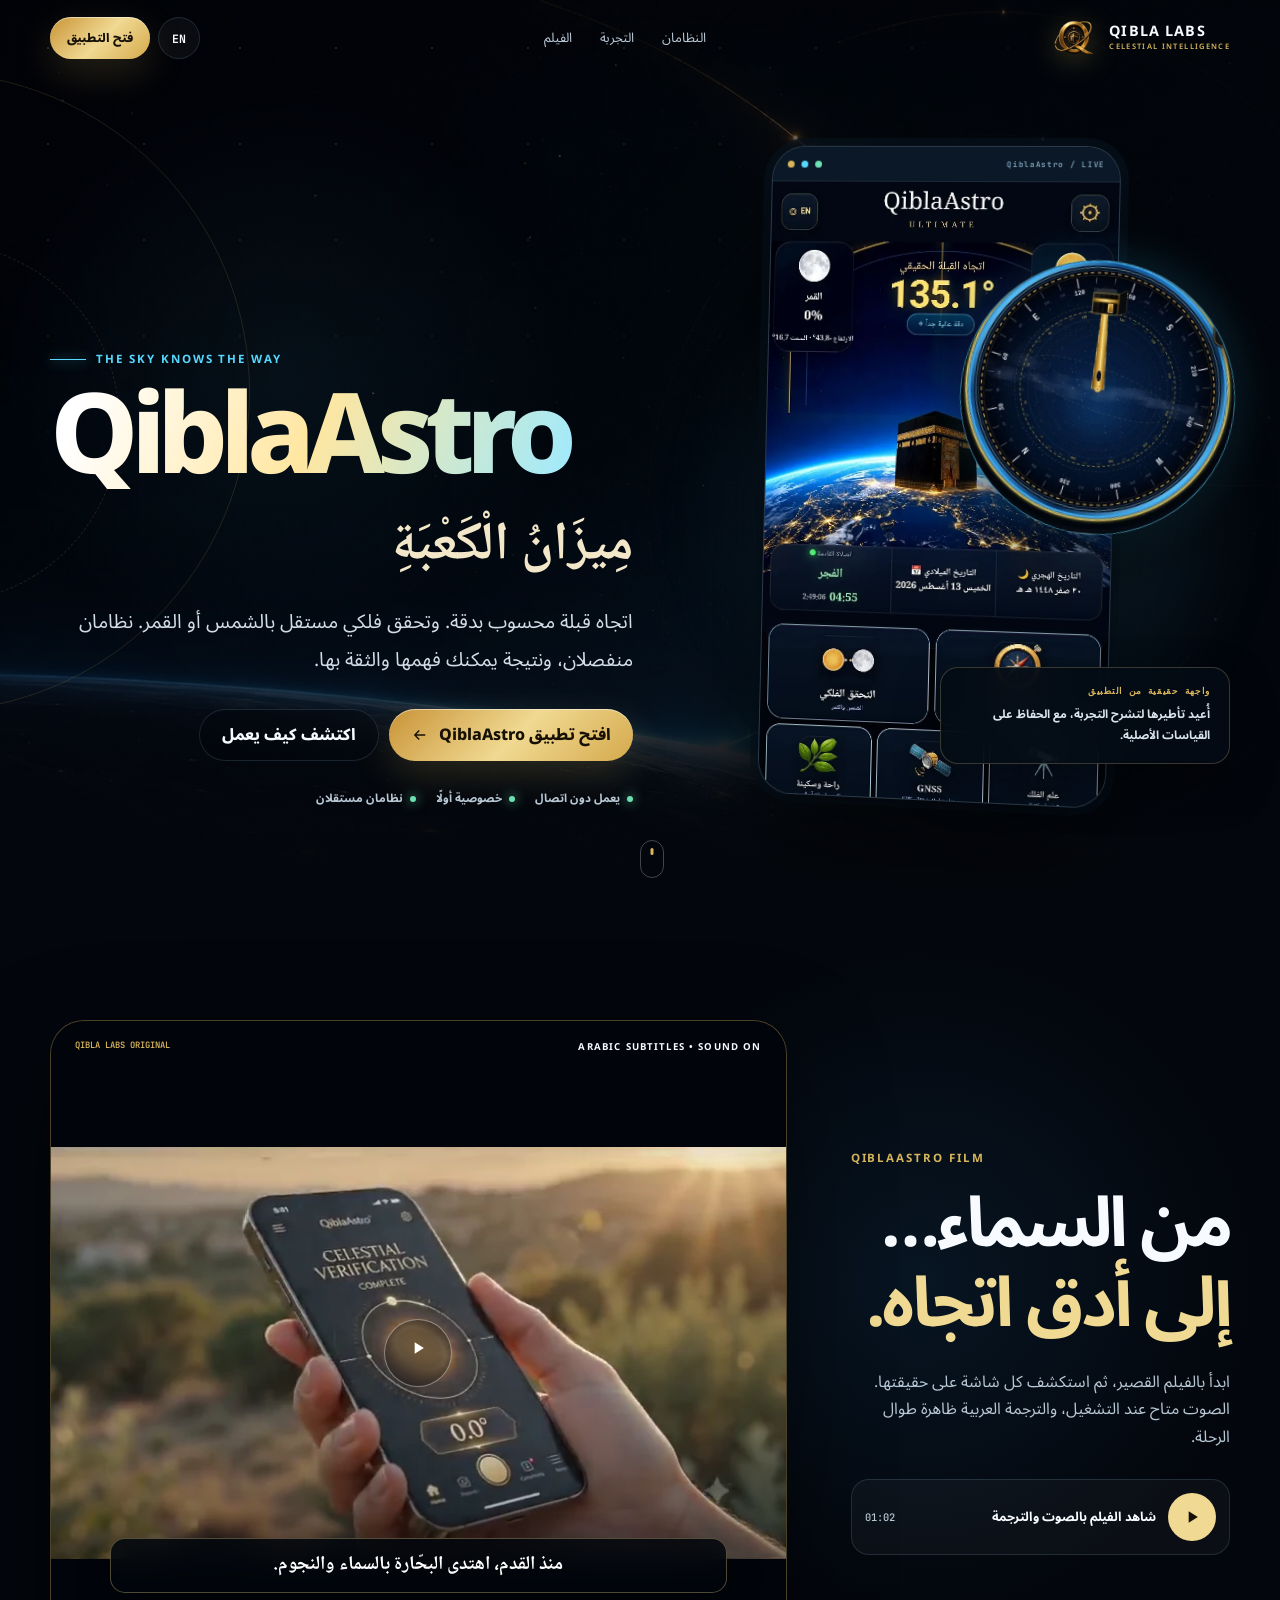
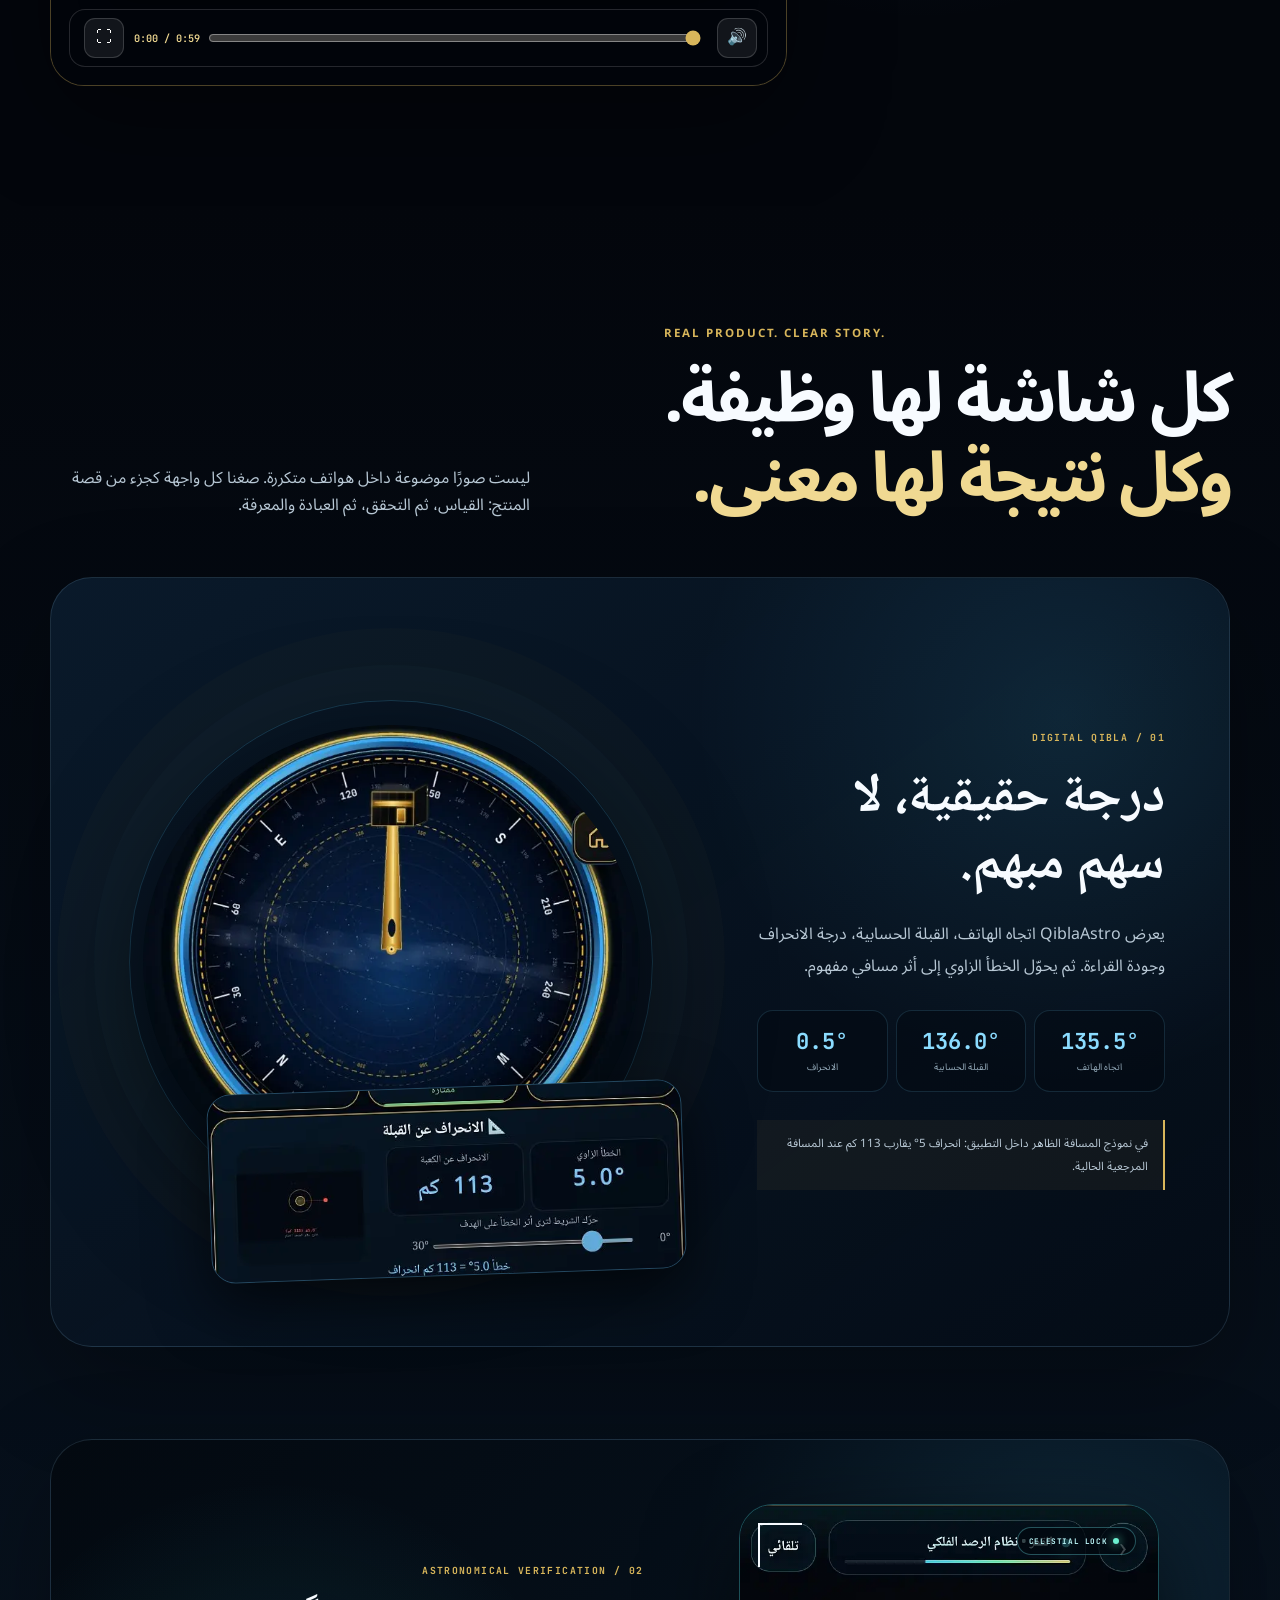
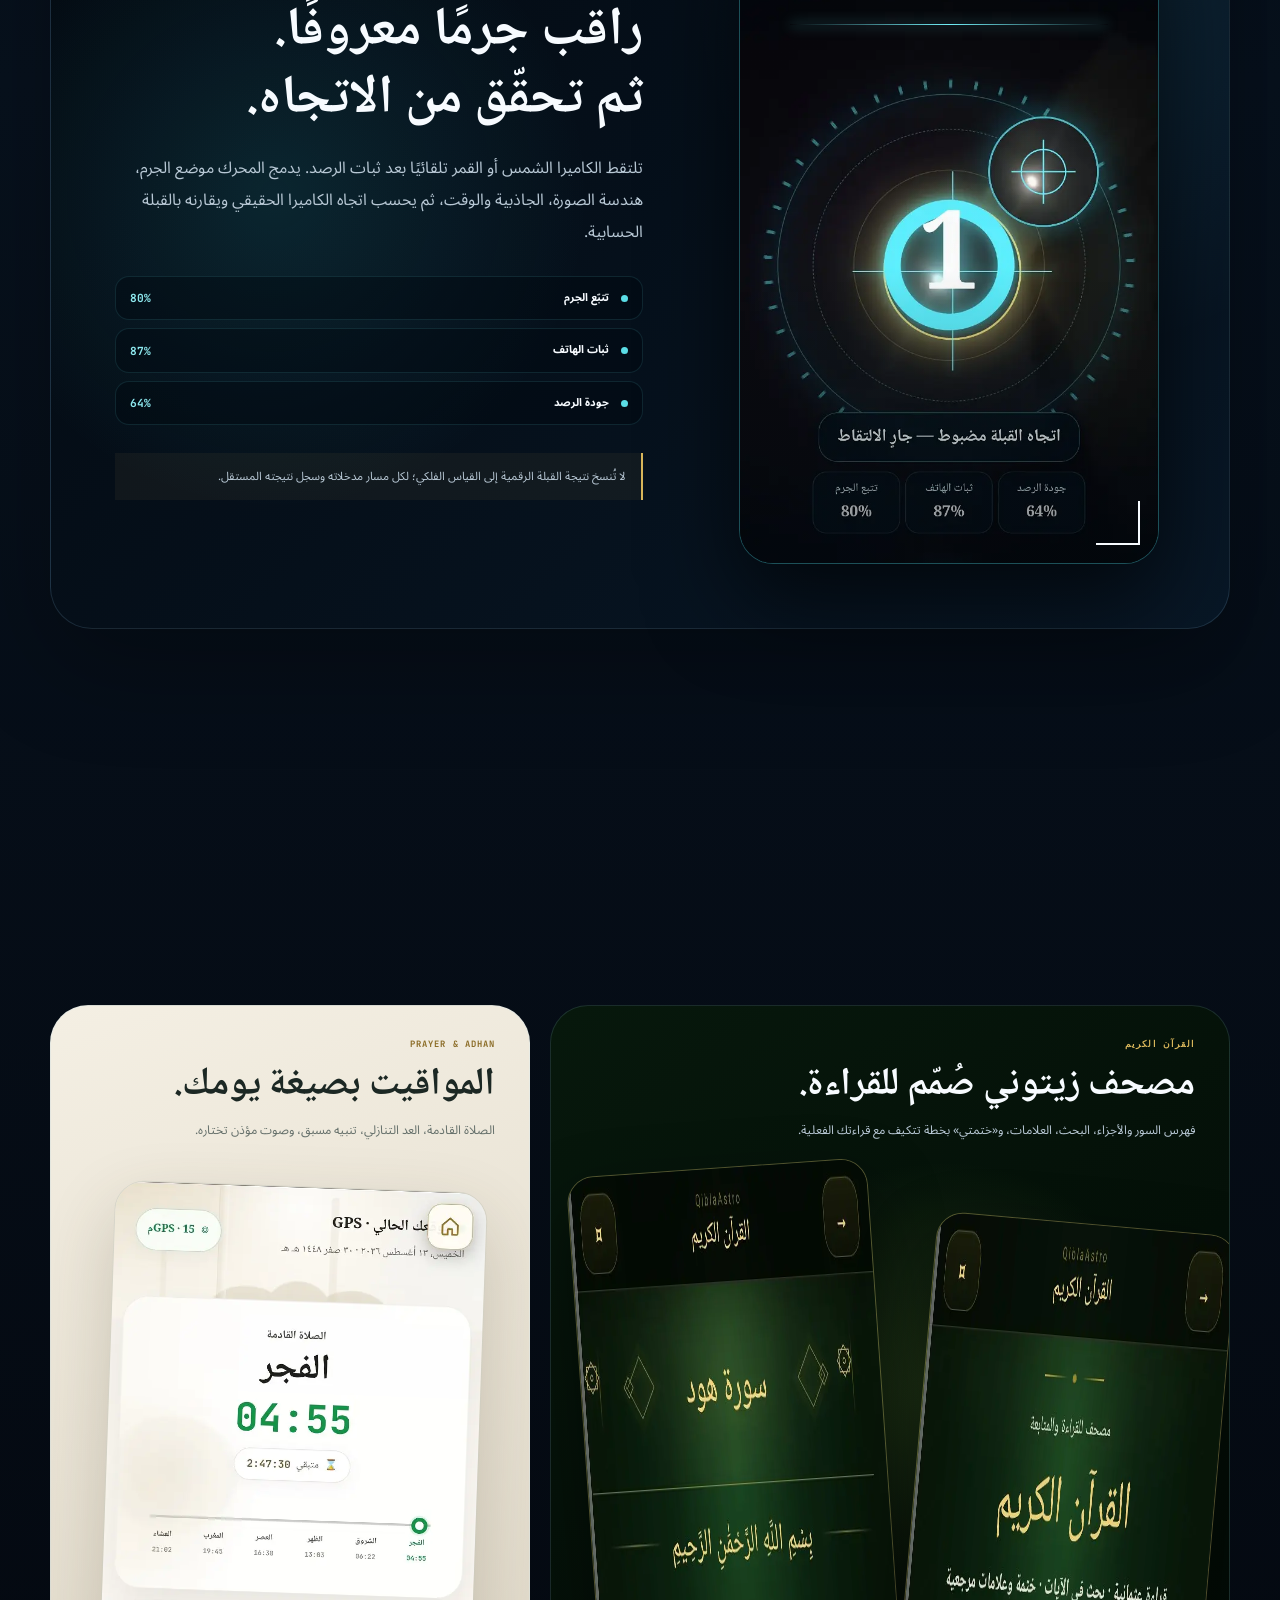
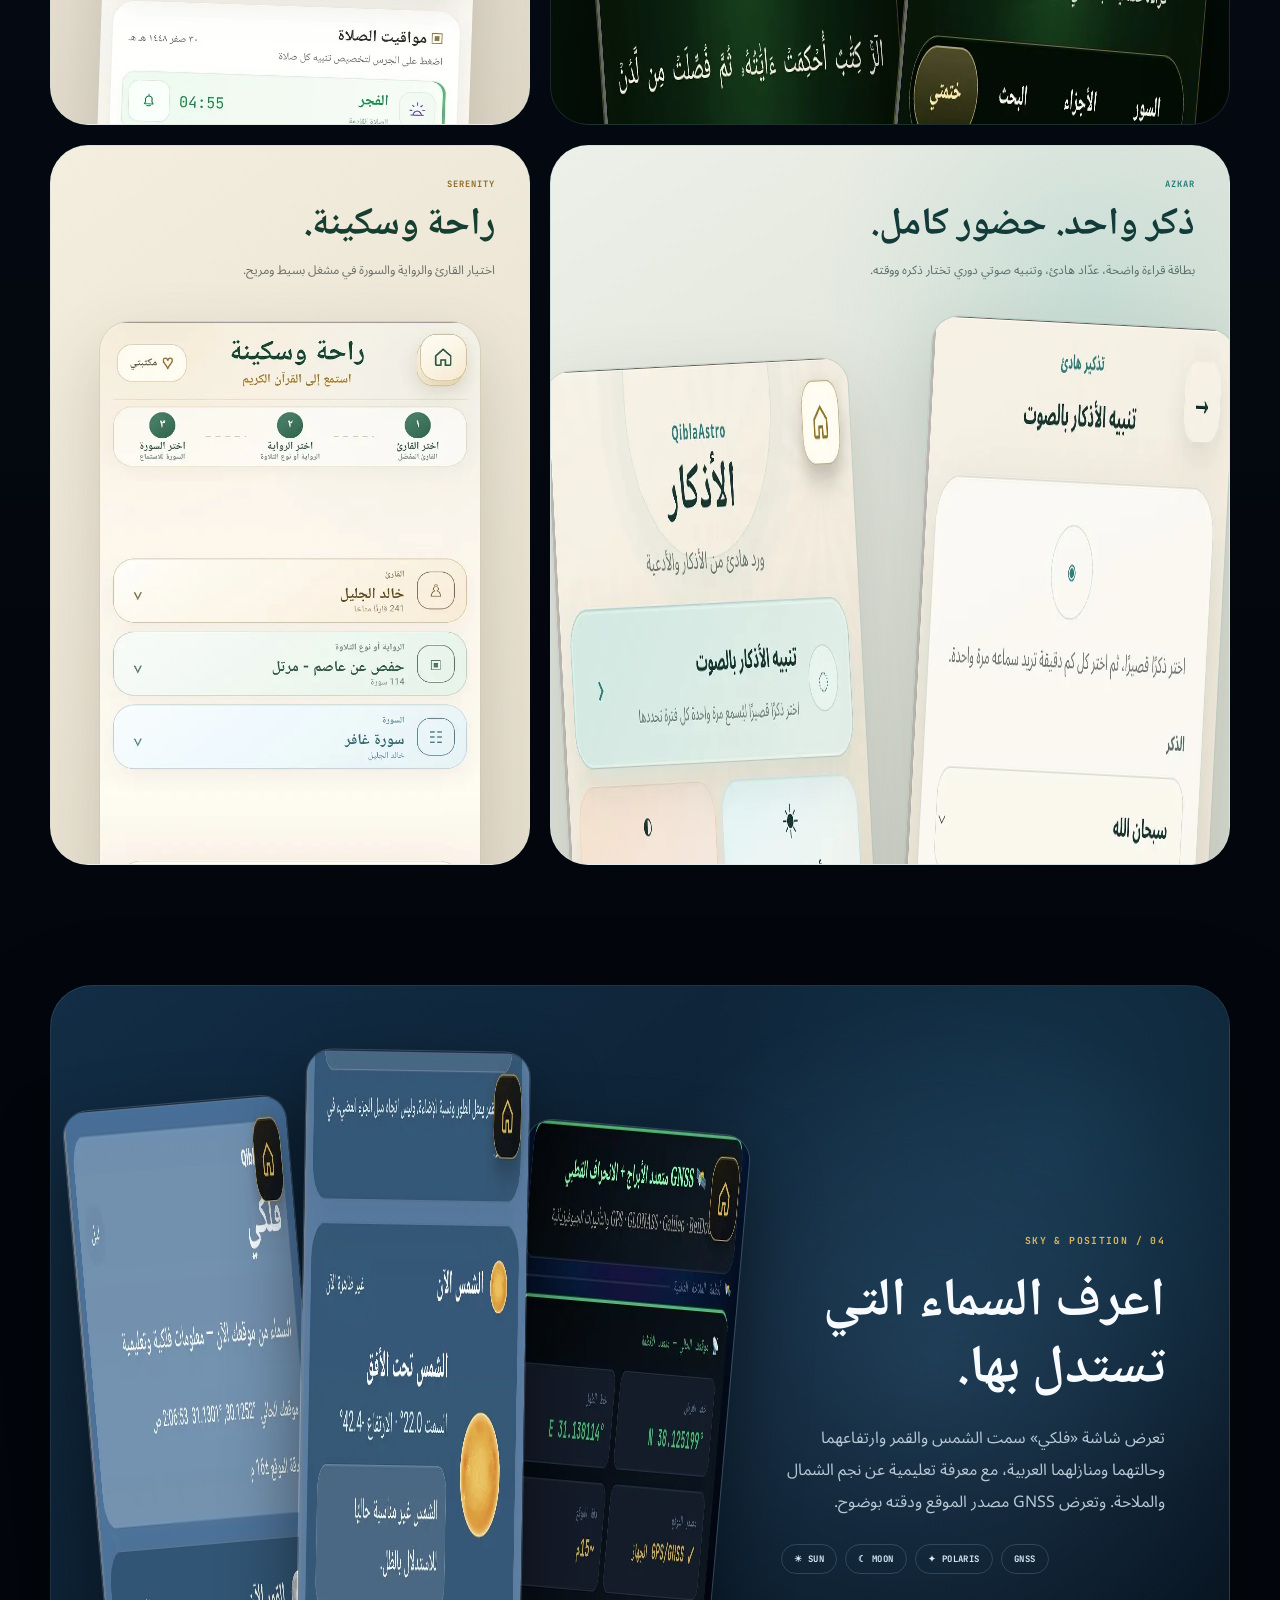
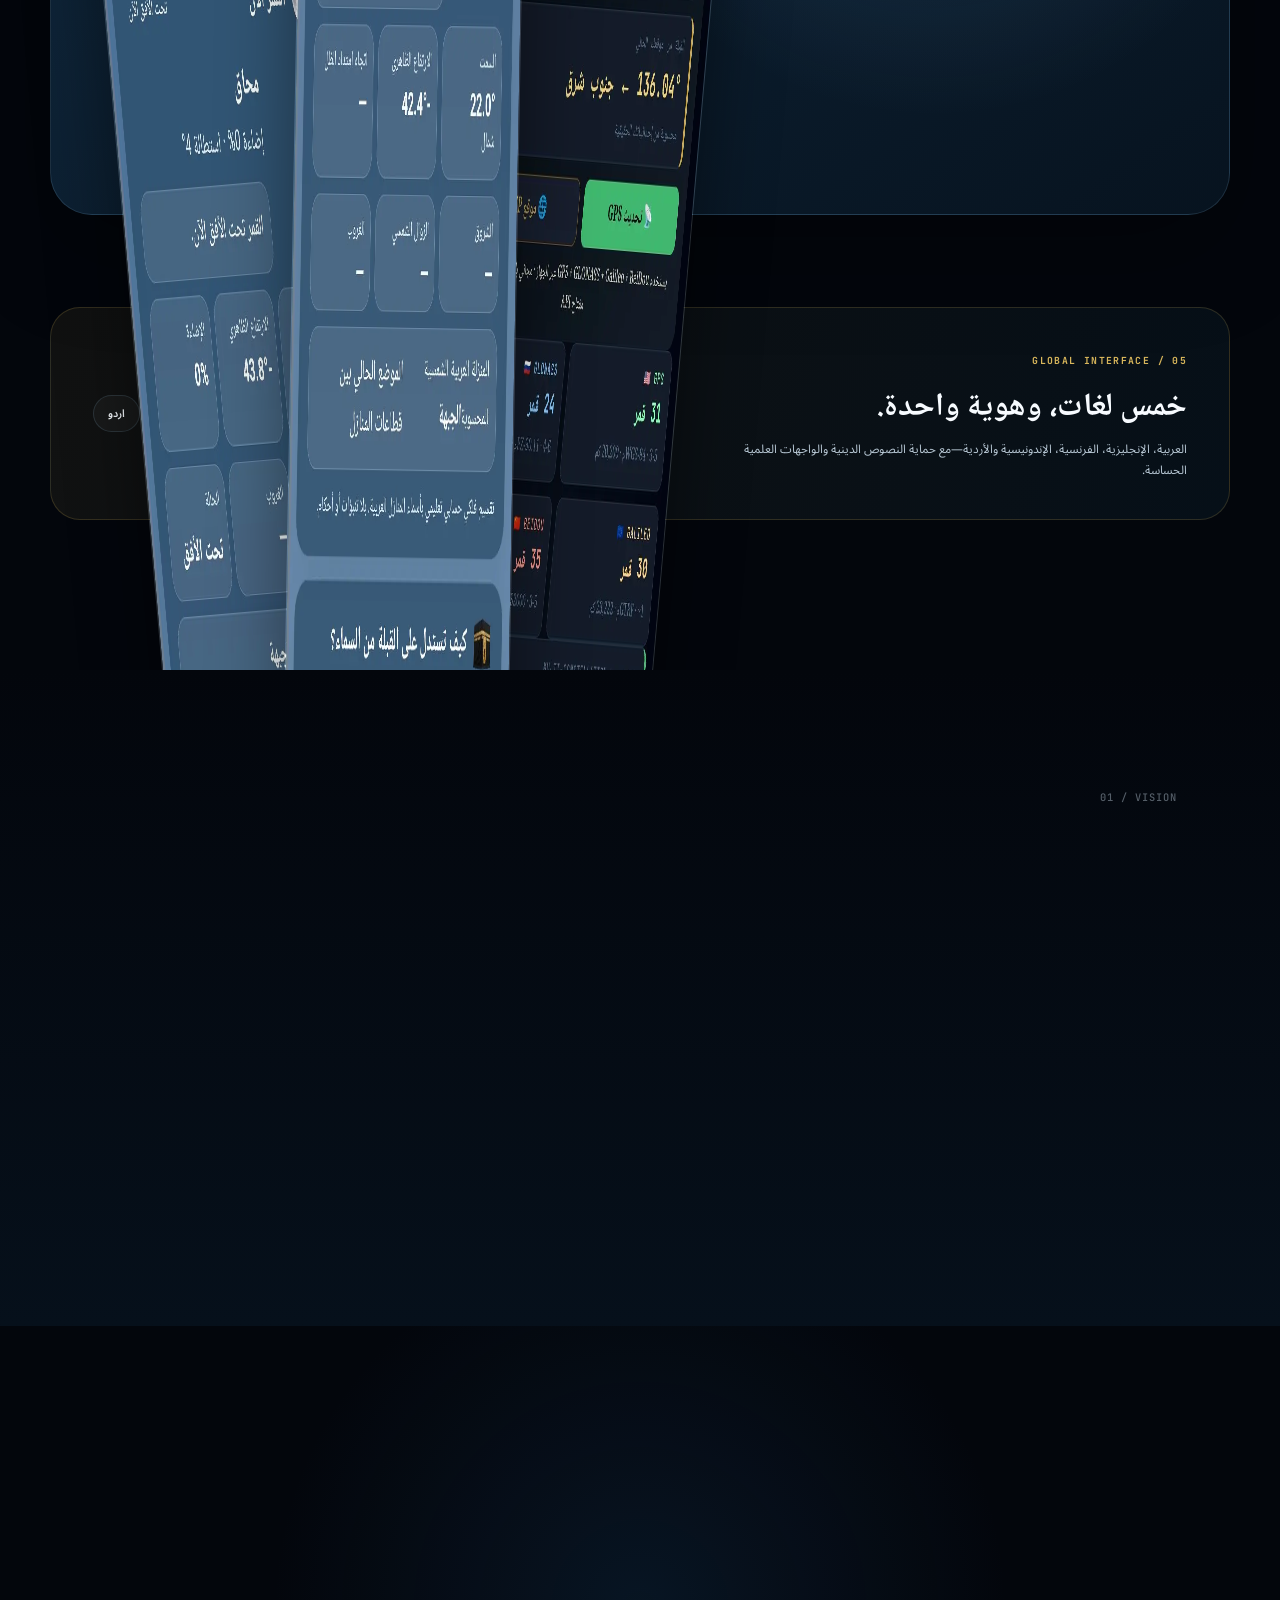
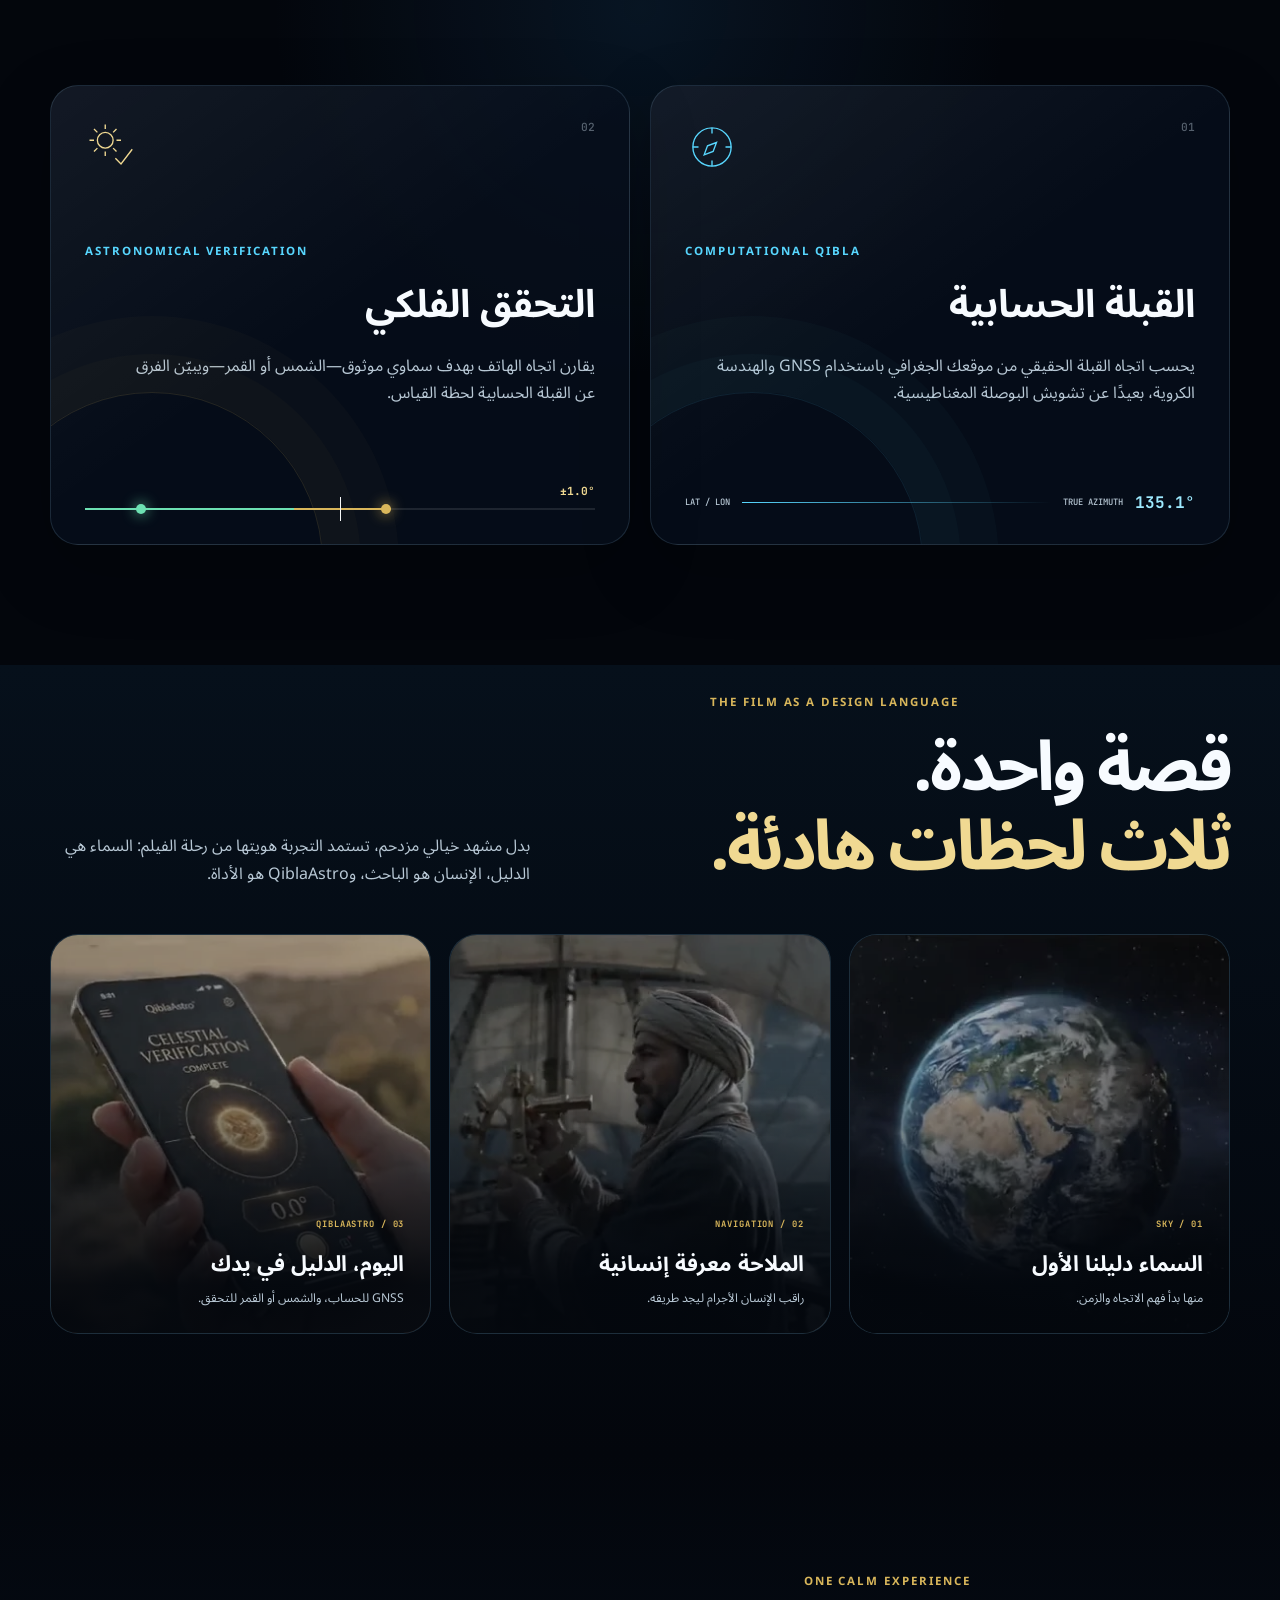
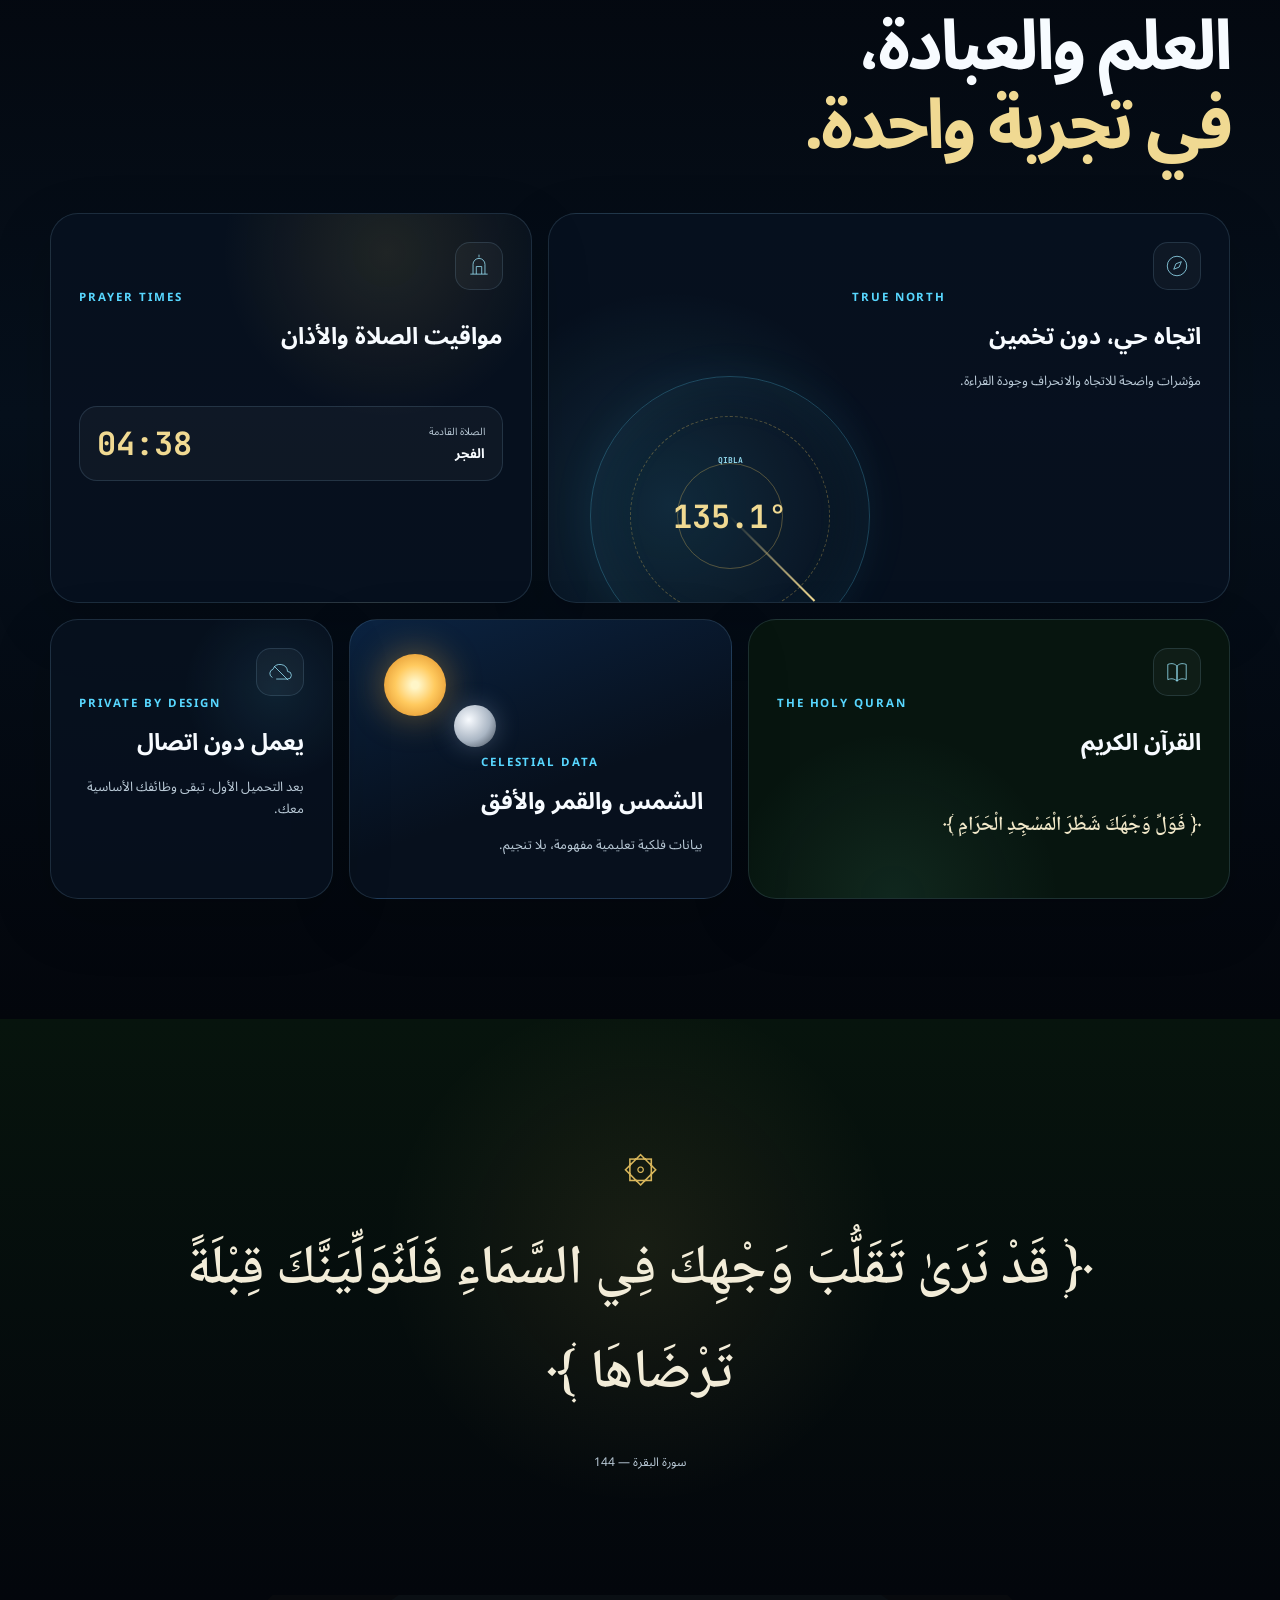
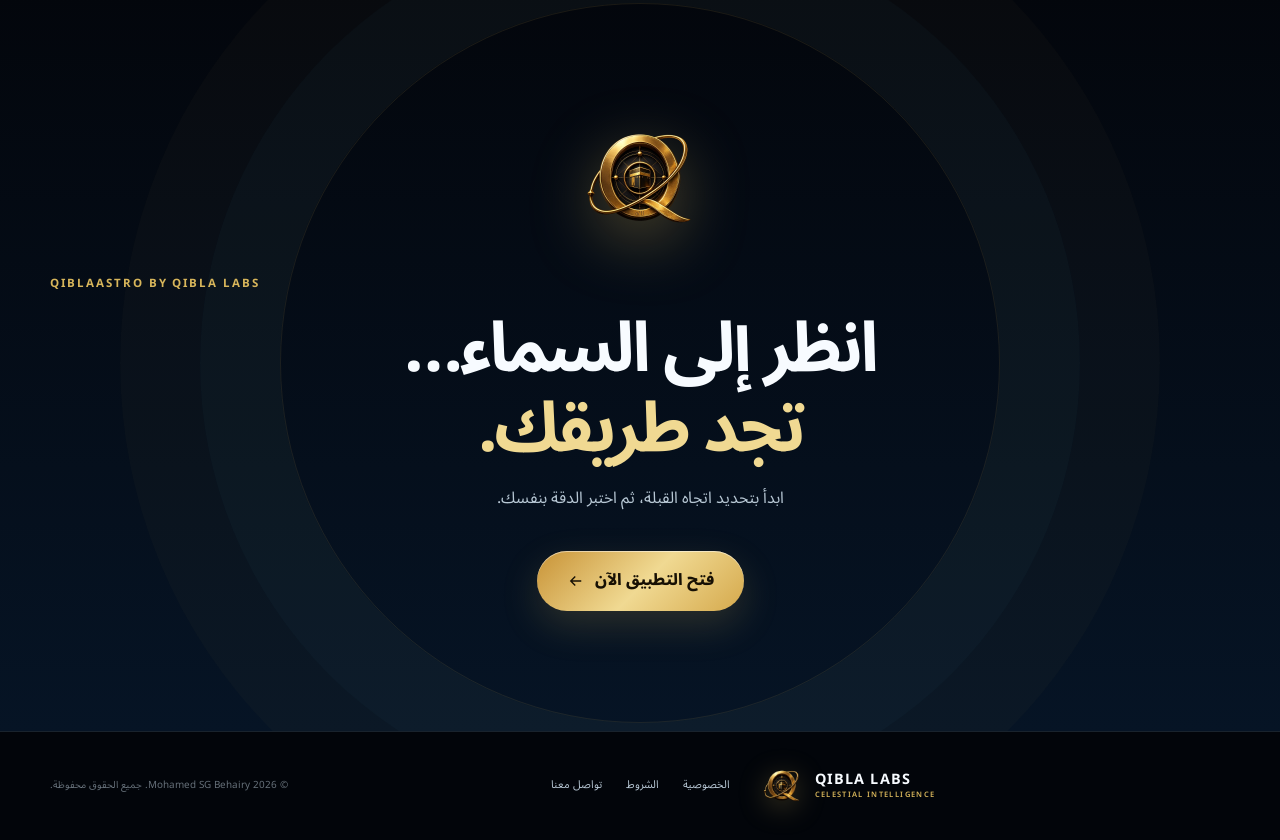
==== commit 7da2170d: "Finalize cinematic film, subtitles, sound, and app links" ====
--- a/index.html
+++ b/index.html
@@ -28,8 +28,8 @@
   <meta name="twitter:description" content="Astronomical Qibla Compass by Qibla Labs.">
   <meta name="twitter:image" content="https://qiblalabs.com/images/qiblalabs-share-v4.png">
 
-  <link rel="stylesheet" href="/assets/styles.css?v=20260813-real-product-v2">
-  <script src="/assets/main.js?v=20260813-real-product-v2" defer></script>
+  <link rel="stylesheet" href="/assets/styles.css?v=20260813-final-film-v3">
+  <script src="/assets/main.js?v=20260813-final-film-v3" defer></script>
 </head>
 <body>
   <a class="skip-link" href="#main">تجاوز إلى المحتوى</a>
@@ -47,7 +47,7 @@
       </div>
       <div class="nav-actions">
         <button class="lang-toggle" id="langToggle" type="button" aria-label="Switch to English">EN</button>
-        <a class="button button-primary button-small" href="https://app.qiblalabs.com" data-i18n="openApp">تشغيل التطبيق</a>
+        <a class="button button-primary button-small app-link" href="https://app.qiblalabs.com" target="_blank" rel="noopener" data-i18n="openApp" aria-label="فتح تطبيق QiblaAstro في نافذة جديدة">فتح التطبيق</a>
       </div>
     </nav>
   </header>
@@ -64,7 +64,7 @@
           <h1 id="hero-title"><span>QiblaAstro</span><em data-i18n="heroArabic">مِيزَانُ الْكَعْبَةِ</em></h1>
           <p class="hero-lead" data-i18n="heroLead">اتجاه قبلة محسوب بدقة. وتحقق فلكي مستقل بالشمس أو القمر. نظامان منفصلان، ونتيجة يمكنك فهمها والثقة بها.</p>
           <div class="hero-actions">
-            <a class="button button-primary" href="https://app.qiblalabs.com"><span data-i18n="tryApp">جرّب QiblaAstro</span><svg viewBox="0 0 24 24" aria-hidden="true"><path d="M5 12h14M13 6l6 6-6 6"/></svg></a>
+            <a class="button button-primary app-link" href="https://app.qiblalabs.com" target="_blank" rel="noopener" aria-label="فتح تطبيق QiblaAstro في نافذة جديدة"><span data-i18n="tryApp">افتح تطبيق QiblaAstro</span><svg viewBox="0 0 24 24" aria-hidden="true"><path d="M5 12h14M13 6l6 6-6 6"/></svg></a>
             <a class="button button-quiet" href="#systems"><span data-i18n="discover">اكتشف كيف يعمل</span></a>
           </div>
           <div class="trust-row" aria-label="مزايا أساسية">
@@ -83,7 +83,34 @@
           <figcaption><span data-i18n="realInterface">واجهة حقيقية من التطبيق</span><b data-i18n="realInterfaceBody">أُعيد تأطيرها لتشرح التجربة، مع الحفاظ على القياسات الأصلية.</b></figcaption>
         </figure>
       </div>
-      <a class="scroll-cue" href="#manifesto" aria-label="مرر للأسفل"><span></span></a>
+      <a class="scroll-cue" href="#film" aria-label="انتقل إلى الفيلم التعريفي"><span></span></a>
+    </section>
+
+    <section class="film section" id="film">
+      <div class="container film-grid">
+        <div class="film-copy reveal">
+          <p class="kicker">QIBLAASTRO FILM</p>
+          <h2 data-i18n="filmTitle">من السماء…<br><span>إلى أدق اتجاه.</span></h2>
+          <p data-i18n="filmBody">ابدأ بالفيلم القصير، ثم استكشف كل شاشة على حقيقتها. الصوت متاح عند التشغيل، والترجمة العربية ظاهرة طوال الرحلة.</p>
+          <button class="film-play" id="filmPlay" type="button" aria-controls="heroVideo"><span><svg viewBox="0 0 24 24" aria-hidden="true"><path d="m8 5 11 7-11 7V5Z"/></svg></span><b data-i18n="playFilm">شاهد الفيلم بالصوت والترجمة</b><small>01:02</small></button>
+        </div>
+        <div class="cinema reveal" id="cinema">
+          <video class="cinema-backdrop" id="videoBg" muted playsinline preload="none" aria-hidden="true" tabindex="-1"><source src="/videos/hero-video.mp4" type="video/mp4"></video>
+          <video class="cinema-main" id="heroVideo" poster="/images/film-qiblaastro.webp" playsinline preload="metadata">
+            <source src="/videos/hero-video.mp4" type="video/mp4">
+            <track kind="captions" src="/videos/hero-video-ar.vtt" srclang="ar" label="العربية" default>
+          </video>
+          <button class="video-toggle" id="videoToggle" type="button" aria-label="تشغيل الفيديو بالصوت"><svg viewBox="0 0 24 24" aria-hidden="true"><path d="m8 5 11 7-11 7V5Z"/></svg></button>
+          <p class="video-caption" id="videoCaption" lang="ar" dir="rtl" aria-live="polite">منذ القدم، اهتدى البحّارة بالسماء والنجوم.</p>
+          <div class="video-controls" aria-label="أدوات تشغيل الفيلم">
+            <button id="soundToggle" type="button" aria-label="كتم الصوت"><span aria-hidden="true">🔊</span></button>
+            <input id="videoSeek" type="range" min="0" max="1000" value="0" aria-label="التقدم في الفيديو">
+            <span id="videoTime" aria-hidden="true">0:00 / 1:02</span>
+            <button id="fullscreenToggle" type="button" aria-label="عرض بملء الشاشة"><span aria-hidden="true">⛶</span></button>
+          </div>
+          <div class="cinema-meta"><span>QIBLA LABS ORIGINAL</span><b>ARABIC SUBTITLES • SOUND ON</b></div>
+        </div>
+      </div>
     </section>
 
     <section class="product-tour section" id="product">
@@ -217,17 +244,6 @@
       </div>
     </section>
 
-    <section class="film section" id="film">
-      <div class="container film-grid">
-        <div class="film-copy reveal"><p class="kicker">QIBLAASTRO FILM</p><h2 data-i18n="filmTitle">من السماء…<br><span>إلى أدق اتجاه.</span></h2><p data-i18n="filmBody">رحلة بصرية قصيرة تشرح كيف يتحول الحساب الفلكي إلى توجيه واضح، ثم إلى تحقق يمكنك رؤيته بنفسك.</p><button class="film-play" id="filmPlay" type="button" aria-controls="heroVideo"><span><svg viewBox="0 0 24 24" aria-hidden="true"><path d="m8 5 11 7-11 7V5Z"/></svg></span><b data-i18n="playFilm">شاهد الفيلم</b><small>01:02</small></button></div>
-        <div class="cinema reveal" id="cinema">
-          <video id="heroVideo" poster="/images/film-qiblaastro.webp" muted loop playsinline preload="metadata"><source src="/videos/hero-video.mp4" type="video/mp4"></video>
-          <button class="video-toggle" id="videoToggle" type="button" aria-label="تشغيل الفيديو"><svg viewBox="0 0 24 24" aria-hidden="true"><path d="m8 5 11 7-11 7V5Z"/></svg></button>
-          <div class="cinema-meta"><span>QIBLA LABS ORIGINAL</span><b>THE SKY KNOWS THE WAY</b></div>
-        </div>
-      </div>
-    </section>
-
     <section class="quote section">
       <div class="container quote-inner reveal">
         <span class="quran-mark">۞</span>
@@ -243,7 +259,7 @@
         <p class="kicker">QIBLAASTRO BY QIBLA LABS</p>
         <h2 data-i18n="finalTitle">انظر إلى السماء…<br><span>تجد طريقك.</span></h2>
         <p data-i18n="finalBody">ابدأ بتحديد اتجاه القبلة، ثم اختبر الدقة بنفسك.</p>
-        <a class="button button-primary button-large" href="https://app.qiblalabs.com"><span data-i18n="launchNow">تشغيل التطبيق الآن</span><svg viewBox="0 0 24 24" aria-hidden="true"><path d="M5 12h14M13 6l6 6-6 6"/></svg></a>
+        <a class="button button-primary button-large app-link" href="https://app.qiblalabs.com" target="_blank" rel="noopener" aria-label="فتح تطبيق QiblaAstro في نافذة جديدة"><span data-i18n="launchNow">فتح التطبيق الآن</span><svg viewBox="0 0 24 24" aria-hidden="true"><path d="M5 12h14M13 6l6 6-6 6"/></svg></a>
       </div>
     </section>
   </main>
--- a/assets/styles.css
+++ b/assets/styles.css
@@ -51,5 +51,52 @@
 @media(max-width:980px){.hero-content{grid-template-columns:1fr}.hero-film-card{width:min(100%,620px)}.hero-film-card .bearing-card{left:18px;bottom:-62px}.story-grid{grid-template-columns:1fr}.story-card{min-height:330px}}
 @media(max-width:680px){.hero{min-height:auto}.hero-content{padding-bottom:130px}.hero-film-card{margin-top:8px}.hero-film-card figcaption{right:18px;left:18px;bottom:18px;display:block}.hero-film-card figcaption b{display:block;margin-top:5px;text-align:start}.hero-film-card .bearing-card{left:14px;right:14px;bottom:-104px;width:auto}.film-story{padding-top:88px}.story-card{min-height:300px}.hero-media{background-position:center}.hero-scrim{background:linear-gradient(180deg,rgba(2,5,10,.16),rgba(2,5,10,.5) 42%,#03060c)}}
 
+/* Product-led edition — real interfaces, editorially composed instead of raw screenshots. */
+.hero-media{background-image:linear-gradient(90deg,rgba(2,5,10,.08),rgba(2,5,10,.1)),url('/images/qibla-celestial-hero-v2.webp');background-position:center;background-size:cover;opacity:.82}
+.hero-scrim{background:linear-gradient(90deg,rgba(2,5,10,.1),rgba(2,5,10,.36) 54%,rgba(2,5,10,.92)),linear-gradient(180deg,transparent 64%,#03060c)}
+.hero-product{position:relative;min-height:670px;margin:0;direction:ltr;isolation:isolate}
+.hero-product:before{content:"";position:absolute;inset:8% -12% -4%;z-index:-1;border-radius:50%;background:radial-gradient(circle,rgba(76,196,255,.22),transparent 62%);filter:blur(30px)}
+.hero-app-shell{position:absolute;left:10%;top:1%;width:350px;height:655px;overflow:hidden;border:1px solid rgba(199,230,255,.2);border-radius:34px;background:#04101c;box-shadow:0 42px 90px rgba(0,0,0,.58),0 0 0 8px rgba(7,19,32,.62);transform:perspective(1200px) rotateY(-5deg) rotateZ(1.4deg)}
+.app-window-bar{height:35px;display:flex;align-items:center;gap:7px;padding:0 15px;border-bottom:1px solid rgba(255,255,255,.08);background:rgba(11,24,40,.96);color:#7ea0b8;font:700 .48rem var(--mono);letter-spacing:.09em}.app-window-bar span{width:7px;height:7px;border-radius:50%;background:#d9b55a}.app-window-bar span:nth-child(2){background:#58d7ff}.app-window-bar span:nth-child(3){background:#6de0b2}.app-window-bar b{margin-left:auto}.hero-screen-window{height:620px;overflow:hidden}.hero-screen-window img{display:block;width:100%;height:auto}
+.hero-dial{position:absolute;z-index:3;right:-1%;top:18%;width:275px;height:275px;border-radius:50%;overflow:hidden;border:1px solid rgba(105,221,255,.55);box-shadow:0 25px 55px rgba(0,0,0,.58),0 0 45px rgba(65,198,255,.22);background:#06101d;transform:rotate(5deg)}.hero-dial img{width:106%;height:106%;object-fit:cover;transform:translate(-3%,-3%)}
+.hero-product figcaption{position:absolute;z-index:5;right:0;bottom:45px;width:290px;padding:17px 19px;border:1px solid rgba(240,217,146,.22);border-radius:18px;background:rgba(4,12,21,.88);backdrop-filter:blur(18px);direction:rtl;box-shadow:0 20px 45px rgba(0,0,0,.38)}.hero-product figcaption span{display:block;color:var(--gold);font:700 .54rem var(--mono);letter-spacing:.08em}.hero-product figcaption b{display:block;margin-top:7px;font-size:.73rem;line-height:1.8;color:#d8e4ec}
+
+.product-tour{padding-top:120px;background:linear-gradient(180deg,#03060c,#07111d 28%,#03060c 72%);overflow:hidden}.product-tour .section-heading{margin-bottom:58px}
+.chapter{position:relative;display:grid;grid-template-columns:minmax(0,.85fr) minmax(440px,1.15fr);gap:clamp(38px,7vw,96px);align-items:center;min-height:760px;margin:0 0 92px;padding:clamp(28px,5vw,64px);border:1px solid var(--line);border-radius:42px;background:linear-gradient(145deg,rgba(11,28,46,.88),rgba(4,12,22,.72));box-shadow:0 35px 100px rgba(0,0,0,.28);isolation:isolate}.chapter:before{content:"";position:absolute;inset:0;z-index:-1;border-radius:inherit;background:radial-gradient(circle at 86% 18%,rgba(78,202,255,.11),transparent 31%)}
+.chapter-no{display:inline-flex;color:var(--gold);font:700 .61rem var(--mono);letter-spacing:.14em}.chapter-copy h3,.chapter-heading h3{margin:16px 0 18px;font:700 clamp(2.15rem,4.2vw,4.35rem)/1.25 var(--content)}.chapter-copy>p{color:var(--muted);font-size:1rem;line-height:2;max-width:560px}.metric-row{display:grid;grid-template-columns:repeat(3,1fr);gap:8px;margin:28px 0}.metric-row span{padding:15px 10px;border:1px solid rgba(117,211,255,.15);border-radius:16px;background:rgba(2,9,17,.5);text-align:center}.metric-row b{display:block;color:#8bdcff;font:700 1.38rem var(--mono);direction:ltr}.metric-row small{display:block;margin-top:4px;color:#93a9b8;font-size:.58rem}.science-note{padding:12px 15px;border-right:2px solid var(--gold);background:rgba(216,182,91,.055);font-size:.72rem!important}
+.compass-composition{position:relative;min-height:640px;display:grid;place-items:center}.dial-halo{position:absolute;width:min(95%,590px);aspect-ratio:1;border:1px solid rgba(91,210,255,.2);border-radius:50%;box-shadow:0 0 0 35px rgba(91,210,255,.018),0 0 0 72px rgba(216,182,91,.014)}.dial-asset{position:relative;width:min(90%,540px);height:auto;border-radius:50%;filter:drop-shadow(0 30px 60px rgba(0,0,0,.62));animation:instrumentFloat 6s ease-in-out infinite}.deviation-panel{position:absolute;right:-3%;bottom:1%;width:min(86%,500px);overflow:hidden;border:1px solid rgba(113,204,255,.28);border-radius:24px;background:#071422;box-shadow:0 22px 60px rgba(0,0,0,.62);transform:rotate(-2deg)}.deviation-panel img{display:block;width:100%;height:auto}
+.chapter-astro{grid-template-columns:minmax(390px,.9fr) minmax(0,1.1fr);background:radial-gradient(circle at 19% 45%,rgba(54,214,230,.12),transparent 30%),linear-gradient(135deg,#030910,#081726)}.astro-viewport{position:relative;justify-self:center;width:min(100%,420px);height:660px;overflow:hidden;border:1px solid rgba(81,220,232,.34);border-radius:34px;background:#02070e;box-shadow:0 35px 90px rgba(0,0,0,.65),inset 0 0 70px rgba(65,210,230,.05)}.astro-viewport>img{width:100%;height:100%;object-fit:cover;object-position:center top}.astro-viewport:after{content:"";position:absolute;inset:0;background:linear-gradient(180deg,rgba(1,7,13,.05),transparent 55%,rgba(1,7,13,.48));pointer-events:none}.scan-line{position:absolute;z-index:2;left:12%;right:12%;top:18%;height:1px;background:linear-gradient(90deg,transparent,#71eff7,transparent);box-shadow:0 0 13px #71eff7;animation:scan 4s ease-in-out infinite}.corner{position:absolute;z-index:3;width:44px;height:44px;border-color:#73edf5}.corner-a{top:18px;left:18px;border-top:2px solid;border-left:2px solid}.corner-b{right:18px;bottom:18px;border-right:2px solid;border-bottom:2px solid}.astro-live{position:absolute;z-index:4;top:22px;right:22px;padding:8px 11px;border:1px solid rgba(113,239,247,.32);border-radius:999px;background:rgba(2,9,16,.74);color:#bdf8fa;font:700 .48rem var(--mono);letter-spacing:.08em}.astro-live i{display:inline-block;width:6px;height:6px;margin-right:5px;border-radius:50%;background:#6df0d0;box-shadow:0 0 10px #6df0d0}.gate-list{display:grid;gap:8px;margin:28px 0}.gate-list span{display:grid;grid-template-columns:9px 1fr auto;align-items:center;gap:10px;padding:12px 14px;border:1px solid rgba(102,217,235,.12);border-radius:14px;background:rgba(2,9,16,.42)}.gate-list i{width:7px;height:7px;border-radius:50%;background:#5bdde6}.gate-list b{font-size:.68rem}.gate-list em{font:700 .7rem var(--mono);font-style:normal;color:#8ee9ef}
+.chapter-heading{margin:135px 0 38px;max-width:800px}.chapter-heading h3{font-size:clamp(2.5rem,5vw,4.8rem)}
+.worship-mosaic{display:grid;grid-template-columns:repeat(12,1fr);gap:20px;margin-bottom:120px}.visual-card{position:relative;min-height:720px;overflow:hidden;border:1px solid var(--line);border-radius:38px;background:#07111c;isolation:isolate}.visual-copy{position:absolute;z-index:6;top:32px;right:34px;left:34px;max-width:440px}.visual-copy p{margin:0;color:var(--gold);font:700 .55rem var(--mono);letter-spacing:.12em}.visual-copy h3{margin:10px 0 7px;font:700 clamp(1.65rem,3vw,2.65rem)/1.35 var(--content)}.visual-copy span{display:block;color:var(--muted);font-size:.76rem;line-height:1.9}.quran-visual{grid-column:span 7;background:radial-gradient(circle at 58% 54%,rgba(105,148,59,.28),transparent 42%),linear-gradient(145deg,#07180c,#020a05)}.quran-stack{position:absolute;inset:160px 25px -150px;direction:ltr}.quran-stack img{position:absolute;width:48%;border:1px solid rgba(235,210,123,.32);border-radius:27px;box-shadow:0 30px 70px rgba(0,0,0,.48)}.quran-page{left:6%;top:0;transform:rotate(-4deg)}.khatma-page{right:4%;top:55px;transform:rotate(5deg)}
+.prayer-visual{grid-column:span 5;background:linear-gradient(160deg,#f4efe3,#dfd8c8);color:#1c2824}.prayer-visual .visual-copy p{color:#8a6b25}.prayer-visual .visual-copy span{color:#65706b}.soft-window{position:absolute;right:11%;left:11%;top:180px;height:650px;overflow:hidden;border:1px solid rgba(93,113,104,.16);border-radius:30px;box-shadow:0 28px 70px rgba(70,60,40,.2);transform:rotate(2deg)}.soft-window img{width:100%;height:auto;display:block}
+.azkar-visual{grid-column:span 7;background:radial-gradient(circle at 80% 20%,rgba(91,189,186,.2),transparent 35%),linear-gradient(145deg,#edf0e8,#d7d9ce);color:#123b39}.azkar-visual .visual-copy p{color:#277c7b}.azkar-visual .visual-copy span{color:#5d7370}.paper-pair{position:absolute;inset:175px 28px -130px;direction:ltr}.paper-pair img{position:absolute;width:49%;border:1px solid rgba(63,119,112,.19);border-radius:28px;box-shadow:0 30px 75px rgba(44,61,57,.18)}.paper-pair img:first-child{left:0;top:42px;transform:rotate(-3deg)}.paper-pair img:last-child{right:0;top:0;transform:rotate(3deg)}
+.serenity-visual{grid-column:span 5;background:linear-gradient(145deg,#f4eedf,#e5dece);color:#173f31}.serenity-visual .visual-copy p{color:#8d6b2c}.serenity-visual .visual-copy span{color:#6e716b}.player-crop{position:absolute;right:10%;left:10%;top:175px;height:680px;overflow:hidden;border:1px solid rgba(119,96,51,.18);border-radius:30px;box-shadow:0 30px 70px rgba(70,60,40,.2)}.player-crop img{display:block;width:100%;height:auto}
+.chapter-knowledge{grid-template-columns:.8fr 1.2fr;min-height:810px;background:radial-gradient(circle at 75% 45%,rgba(104,165,217,.2),transparent 36%),linear-gradient(145deg,#122d45,#07131f)}.knowledge-tags{display:flex;gap:8px;flex-wrap:wrap;margin-top:26px;direction:ltr}.knowledge-tags span{padding:8px 12px;border:1px solid rgba(174,220,255,.18);border-radius:999px;color:#d5e9f6;font:700 .56rem var(--mono);letter-spacing:.05em}.sky-stack{position:relative;min-height:700px;direction:ltr}.sky-stack img{position:absolute;width:39%;border:1px solid rgba(214,234,250,.18);border-radius:26px;box-shadow:0 32px 75px rgba(0,0,0,.45)}.moon-panel{left:1%;top:50px;transform:rotate(-5deg)}.sun-panel{left:31%;top:0;z-index:2;transform:rotate(1deg)}.gnss-panel{right:0;top:74px;transform:rotate(5deg)}
+.language-ribbon{display:grid;grid-template-columns:1fr 1.25fr;gap:40px;align-items:center;margin:0 0 30px;padding:38px 42px;border:1px solid rgba(216,182,91,.18);border-radius:30px;background:linear-gradient(110deg,rgba(216,182,91,.07),rgba(77,204,255,.05))}.language-ribbon h3{margin:8px 0 5px;font:700 2rem var(--content)}.language-ribbon p{margin:0;color:var(--muted);font-size:.74rem}.language-list{display:flex;flex-wrap:wrap;justify-content:flex-end;gap:8px}.language-list b{padding:9px 14px;border:1px solid var(--line);border-radius:999px;background:rgba(255,255,255,.035);font-size:.66rem;font-weight:600}
+@keyframes instrumentFloat{50%{transform:translateY(-8px)}}@keyframes scan{50%{top:72%;opacity:.45}}
+@media(max-width:980px){.hero-product{width:min(100%,650px);margin:auto}.chapter,.chapter-astro,.chapter-knowledge{grid-template-columns:1fr}.chapter-astro .astro-viewport{order:2}.worship-mosaic{grid-template-columns:1fr 1fr}.quran-visual,.prayer-visual,.azkar-visual,.serenity-visual{grid-column:auto}.visual-card{min-height:680px}.sky-stack{min-height:650px}}
+@media(max-width:680px){.hero-media{background-position:63% center}.hero-scrim{background:linear-gradient(180deg,rgba(2,5,10,.1),rgba(2,5,10,.6) 48%,#03060c 77%)}.hero-product{min-height:590px;margin-top:24px}.hero-app-shell{left:2%;width:69%;height:555px;border-radius:27px}.hero-screen-window{height:520px}.hero-dial{right:0;top:22%;width:45vw;height:45vw}.hero-product figcaption{right:0;bottom:8px;width:62%;padding:12px 14px}.product-tour{padding-top:90px}.chapter{min-height:0;margin-bottom:52px;padding:25px 18px;border-radius:28px;gap:24px}.chapter-copy h3{font-size:2.45rem}.chapter-copy>p{font-size:.88rem}.metric-row{grid-template-columns:1fr 1fr}.metric-row span:last-child{grid-column:1/-1}.compass-composition{min-height:460px}.deviation-panel{right:0;width:96%;bottom:0}.astro-viewport{height:580px;width:100%}.chapter-heading{margin-top:92px}.worship-mosaic{grid-template-columns:1fr}.visual-card{min-height:640px;border-radius:28px}.quran-stack,.paper-pair{inset-inline:12px}.quran-stack img,.paper-pair img{width:52%}.soft-window,.player-crop{right:7%;left:7%}.chapter-knowledge{min-height:1030px}.sky-stack{min-height:820px}.sky-stack img{width:54%}.moon-panel{left:0;top:20px}.sun-panel{left:auto;right:0;top:185px}.gnss-panel{right:auto;left:22%;top:385px}.language-ribbon{grid-template-columns:1fr;padding:26px 22px}.language-list{justify-content:flex-start}.film-story{display:none}}
+
 /* Keep the generated hero's negative space on the left in both languages. */
 .hero-scrim{transform:none!important}.hero-content{direction:ltr}html[dir=rtl] .hero-copy,html[dir=rtl] .bearing-card{direction:rtl}html[dir=ltr] .hero-copy,html[dir=ltr] .bearing-card{direction:ltr}
+
+/* Final film player: preserve the portrait film inside a cinematic stage. */
+.film{background:radial-gradient(circle at 72% 42%,rgba(33,106,160,.15),transparent 32%),var(--cosmos-950)}
+.film-grid{grid-template-columns:minmax(280px,.68fr) minmax(520px,1.32fr);gap:64px}
+.cinema{min-height:min(74vh,720px);aspect-ratio:auto;border-color:rgba(216,182,91,.34);background:#01040a}
+.cinema::before{z-index:3;background:linear-gradient(180deg,rgba(1,4,10,.5),transparent 22%,transparent 62%,rgba(1,4,10,.82))}
+.cinema video{position:absolute;inset:0;width:100%;height:100%}
+.cinema .cinema-backdrop{z-index:0;object-fit:cover;filter:blur(28px) saturate(.9) brightness(.42);transform:scale(1.12);opacity:.78}
+.cinema .cinema-main{z-index:1;object-fit:contain;background:transparent}
+.video-caption{position:absolute;z-index:6;right:8%;left:8%;bottom:92px;margin:0;padding:10px 16px;border:1px solid rgba(240,217,146,.32);border-radius:15px;background:rgba(2,6,12,.86);box-shadow:0 12px 32px rgba(0,0,0,.4);color:#fff;font:700 clamp(.9rem,1.7vw,1.2rem)/1.7 var(--content);text-align:center;backdrop-filter:blur(14px)}
+.video-controls{position:absolute;z-index:7;right:18px;left:18px;bottom:18px;display:grid;grid-template-columns:44px minmax(100px,1fr) auto 44px;align-items:center;gap:10px;padding:8px 10px;border:1px solid rgba(255,255,255,.14);border-radius:16px;background:rgba(2,6,12,.82);backdrop-filter:blur(16px)}
+.video-controls button{display:grid;place-items:center;width:40px;height:40px;padding:0;border:1px solid rgba(255,255,255,.16);border-radius:11px;background:rgba(255,255,255,.07);color:#fff;cursor:pointer;font-size:1rem}
+.video-controls button:hover{border-color:rgba(240,217,146,.45);background:rgba(240,217,146,.1)}
+.video-controls input{width:100%;accent-color:var(--gold);cursor:pointer}
+.video-controls>span{direction:ltr;color:var(--gold-soft);font:600 .64rem var(--mono);white-space:nowrap}
+.cinema-meta{top:18px;bottom:auto;z-index:6}
+.cinema.is-playing .video-toggle{opacity:0;pointer-events:none}
+.cinema.is-playing:hover .video-toggle{opacity:1;pointer-events:auto}
+.cinema:fullscreen{border-radius:0;min-height:100vh}
+@media(max-width:960px){.film-grid{grid-template-columns:1fr}.film-copy{max-width:720px}.cinema{min-height:min(78vh,720px)}}
+@media(max-width:680px){.film{padding-top:82px}.cinema{min-height:72vh;border-radius:26px}.video-caption{right:4%;left:4%;bottom:82px;padding:8px 11px;font-size:.9rem}.video-controls{right:8px;left:8px;bottom:10px;grid-template-columns:40px minmax(70px,1fr) 40px;padding:6px}.video-controls>span{display:none}.video-controls button{width:36px;height:36px}.cinema-meta{right:14px;left:14px;top:13px}.cinema-meta b{display:none}}
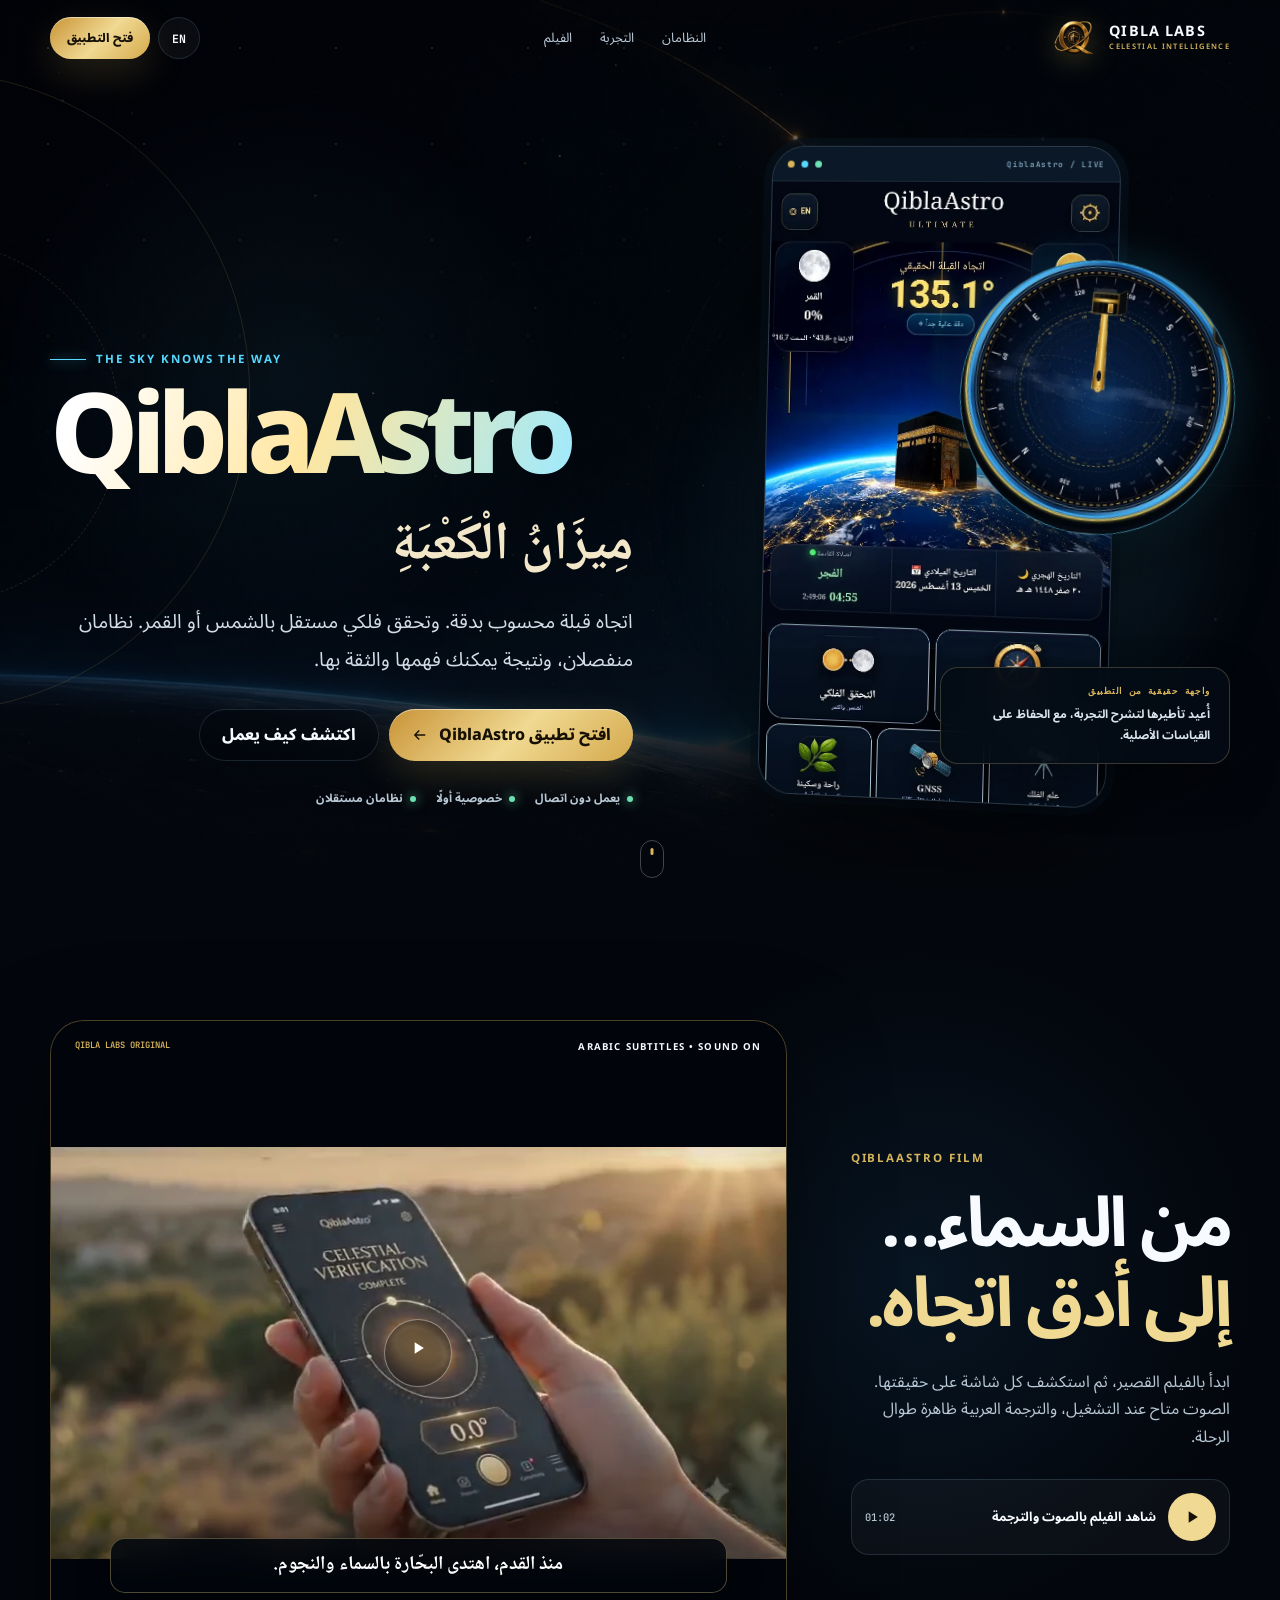
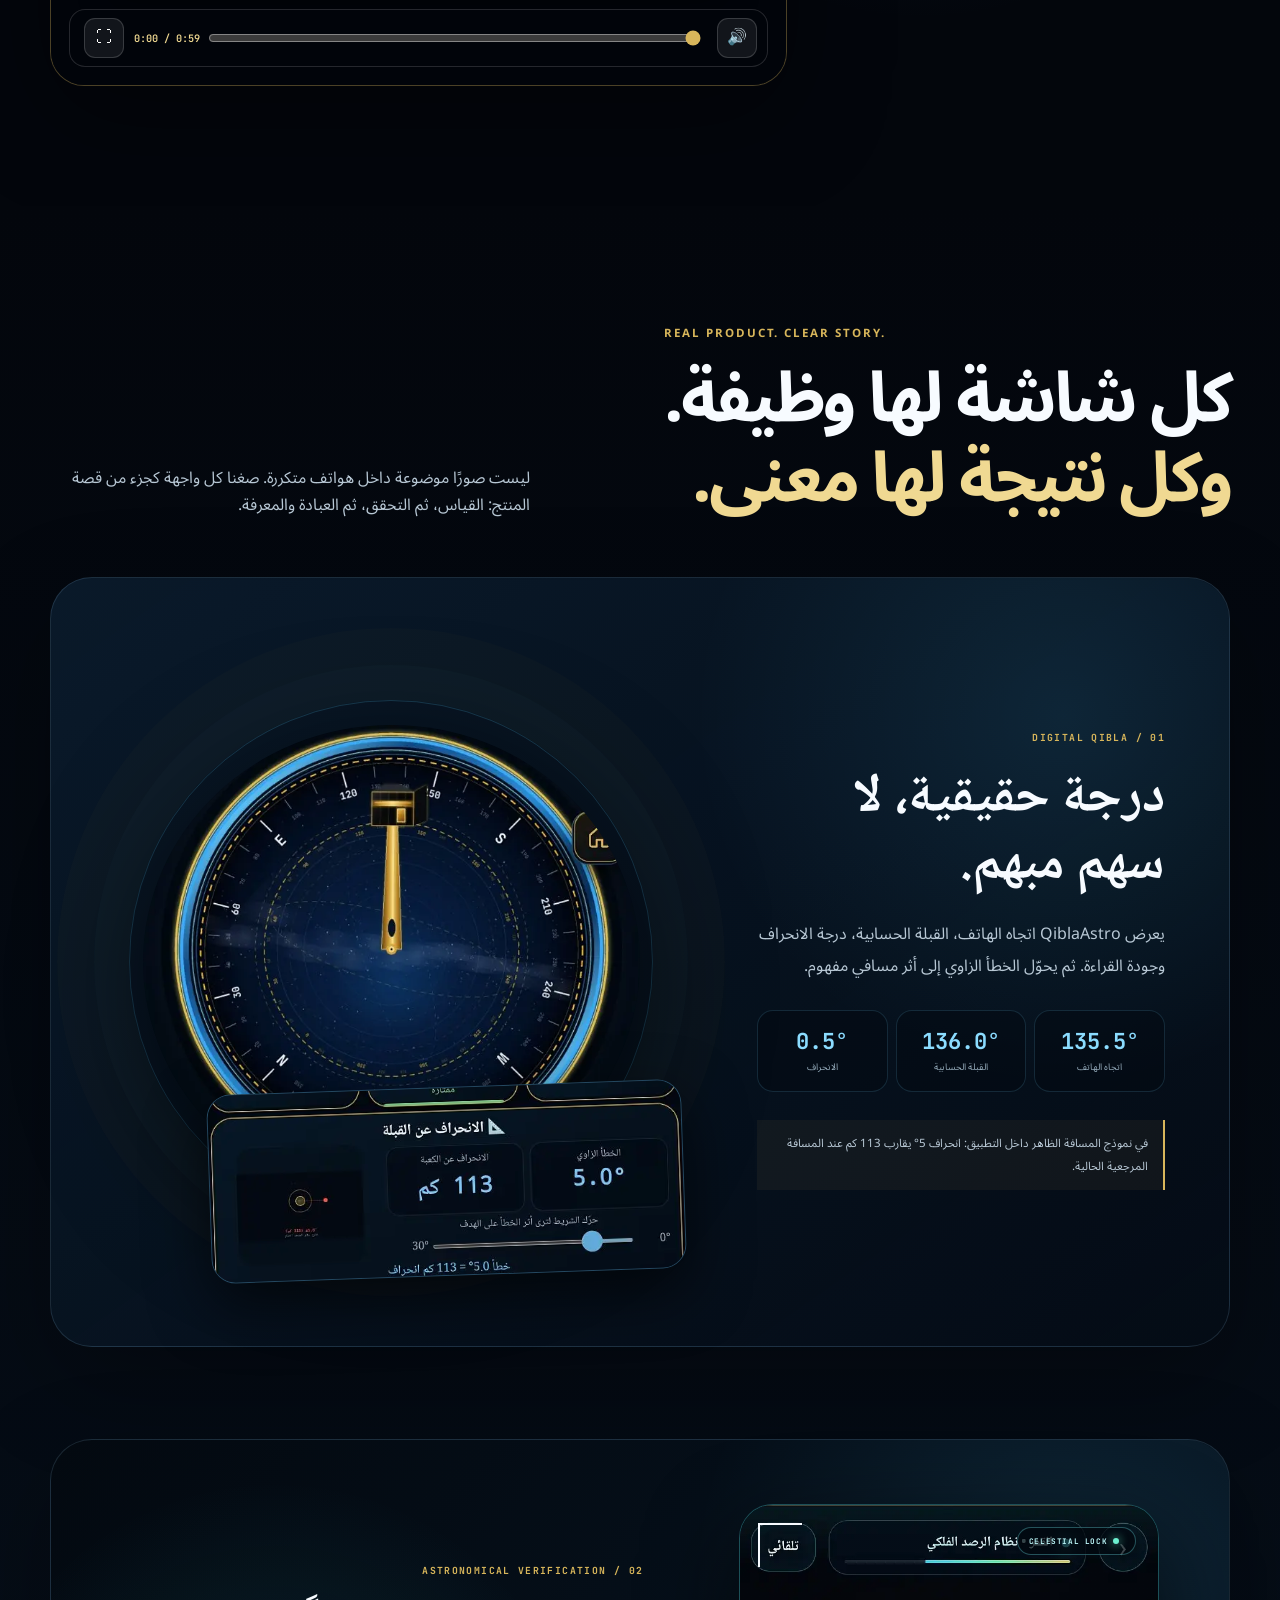
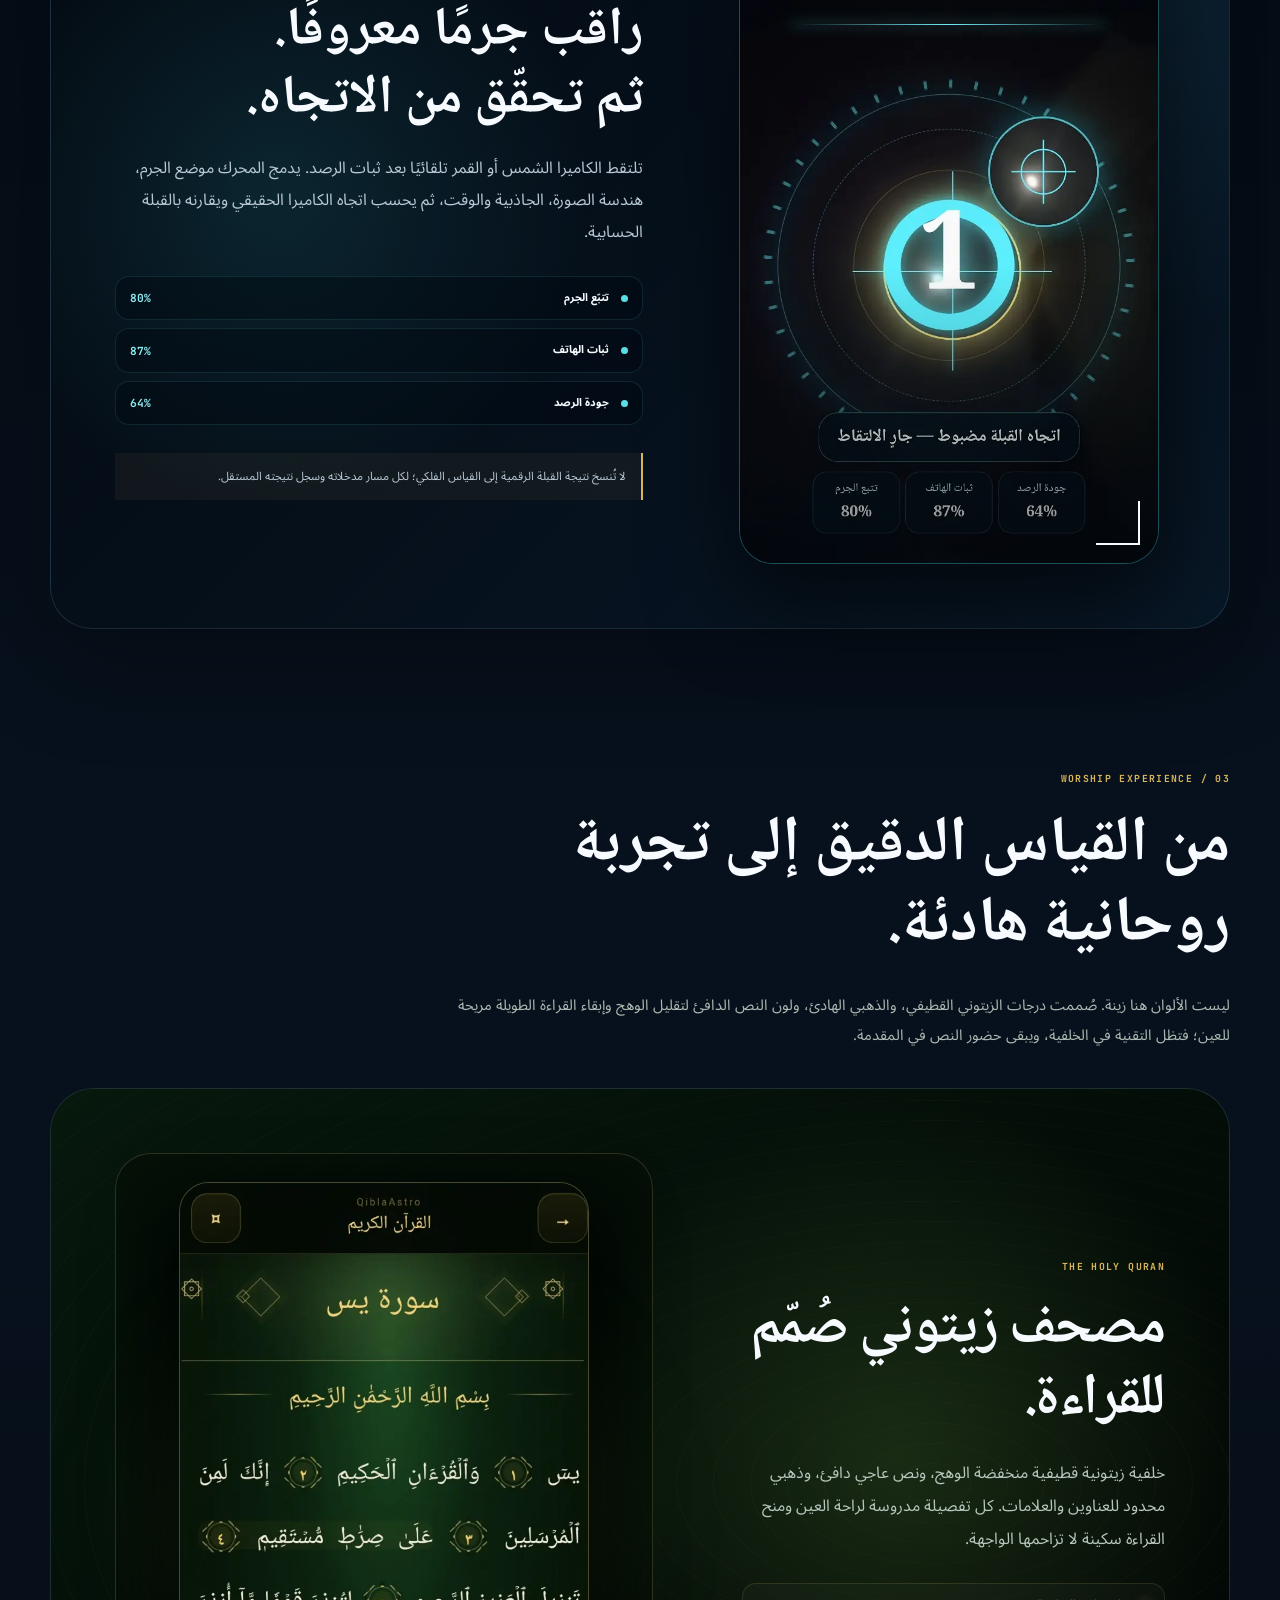
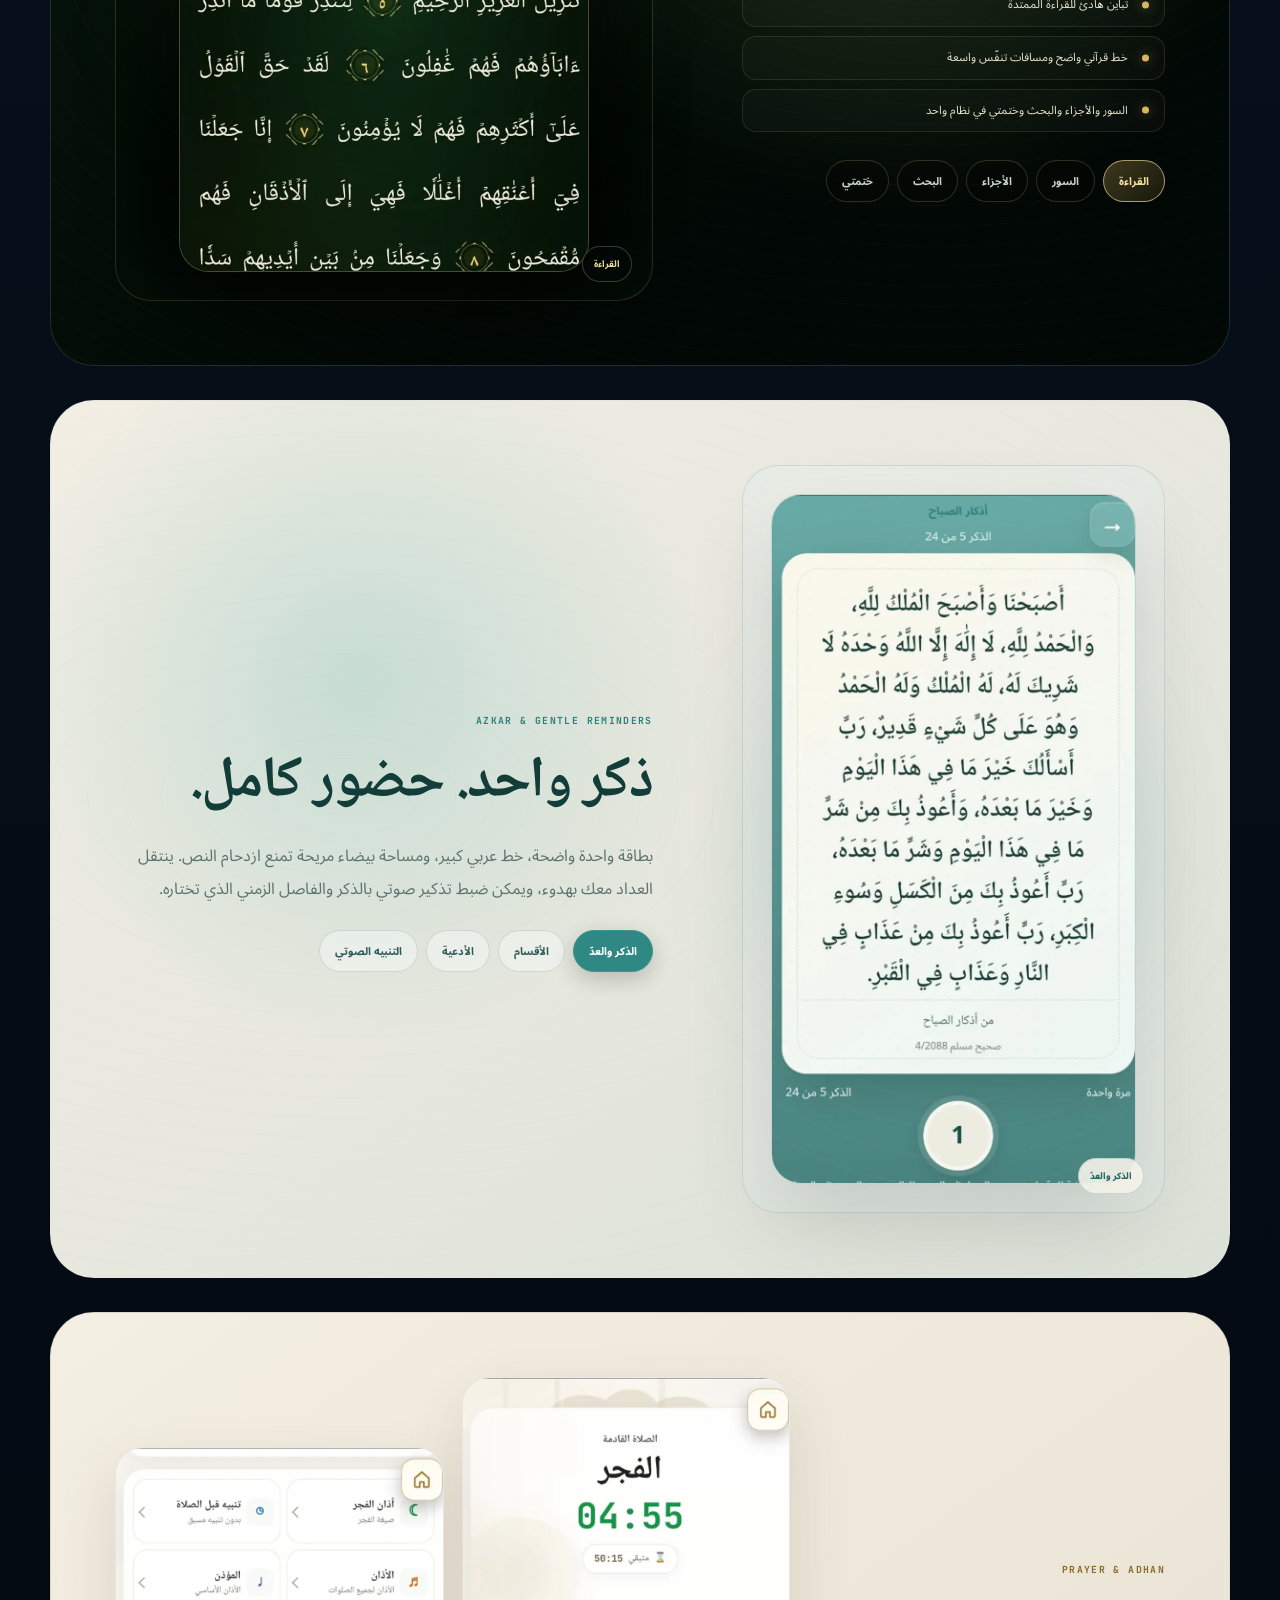
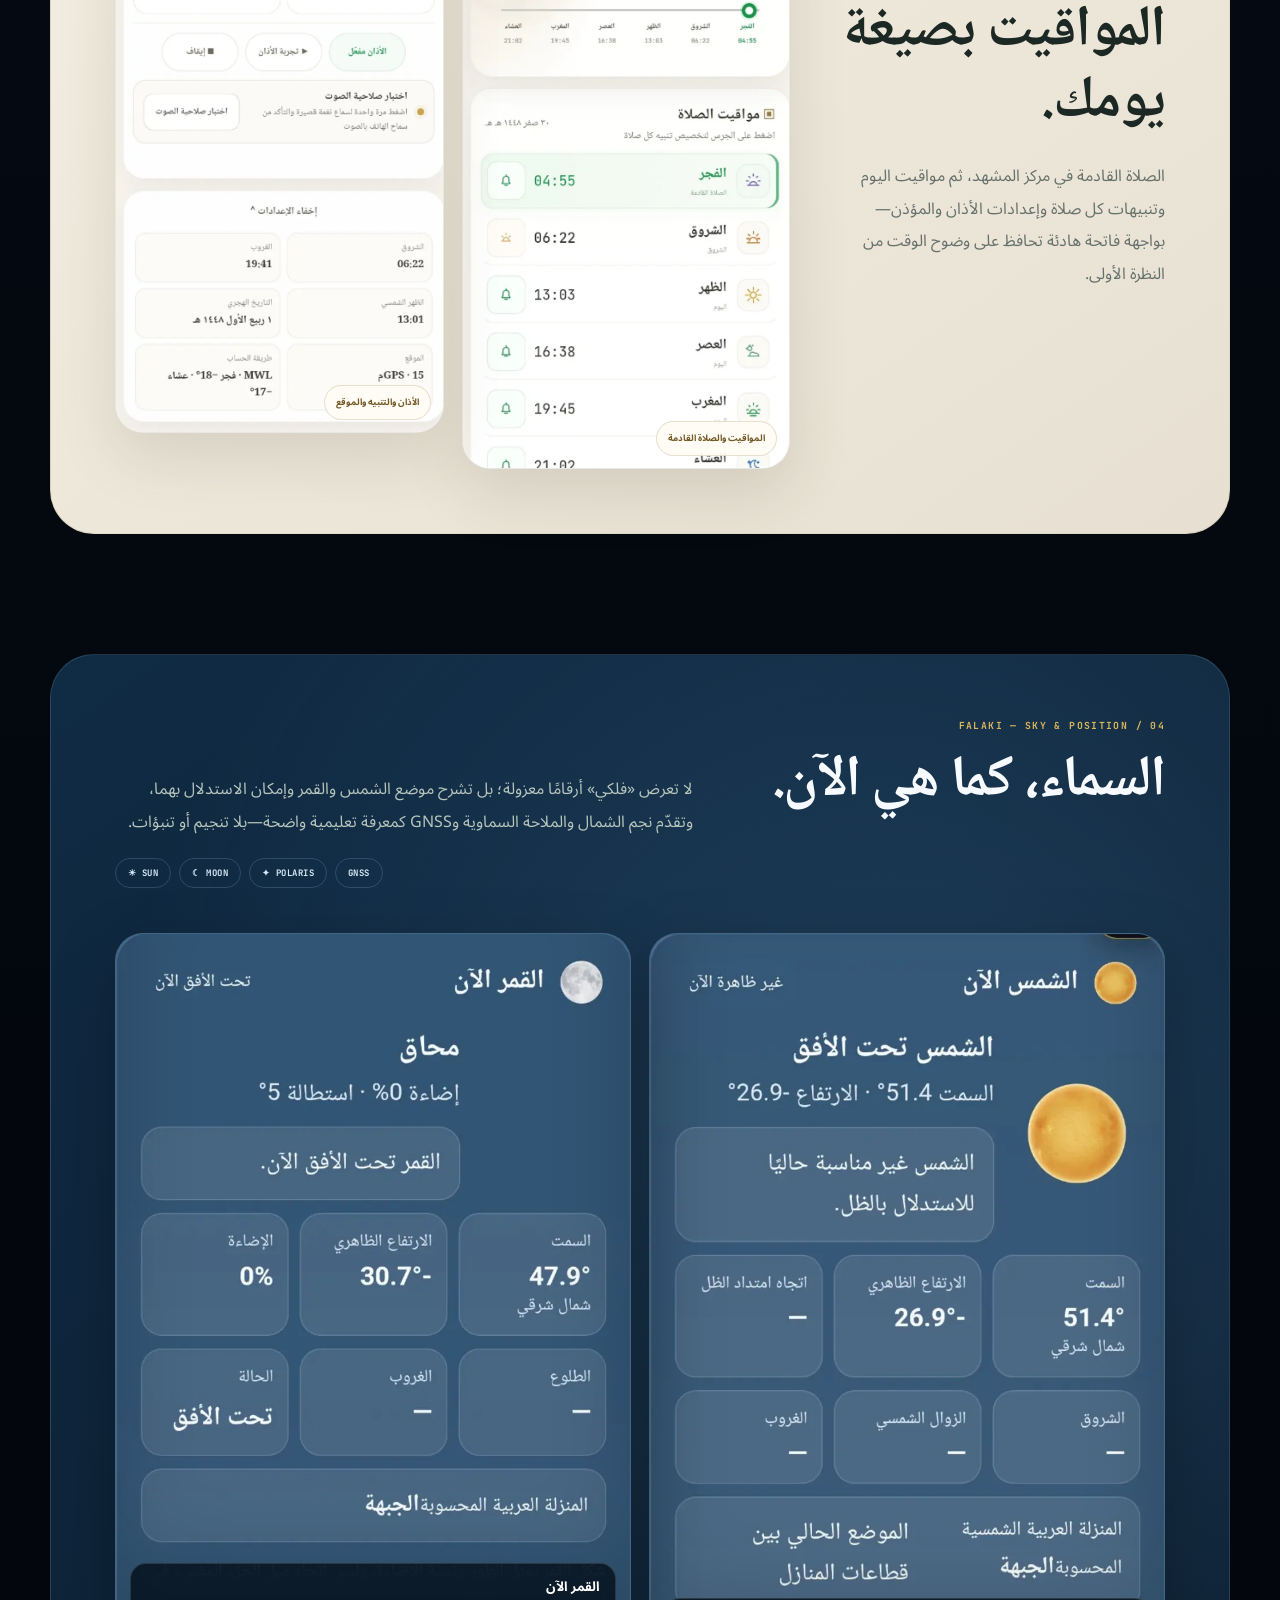
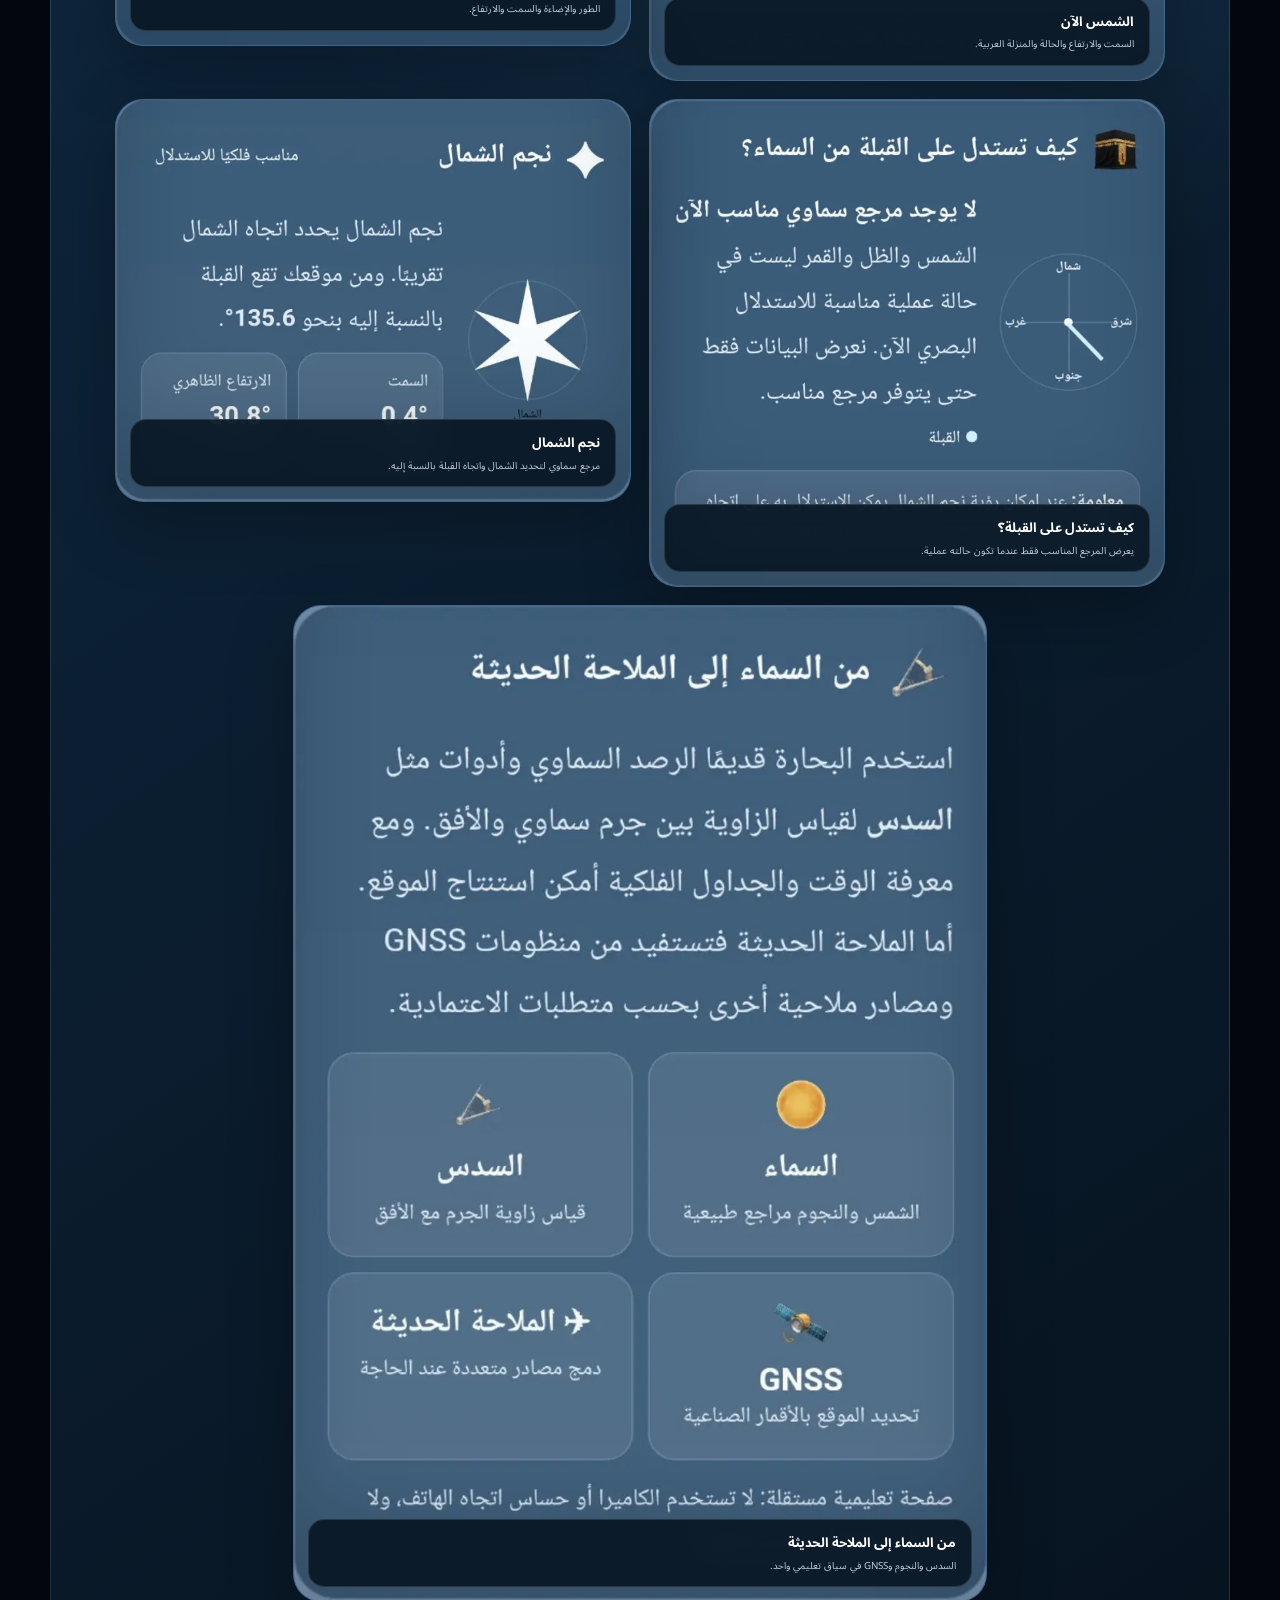
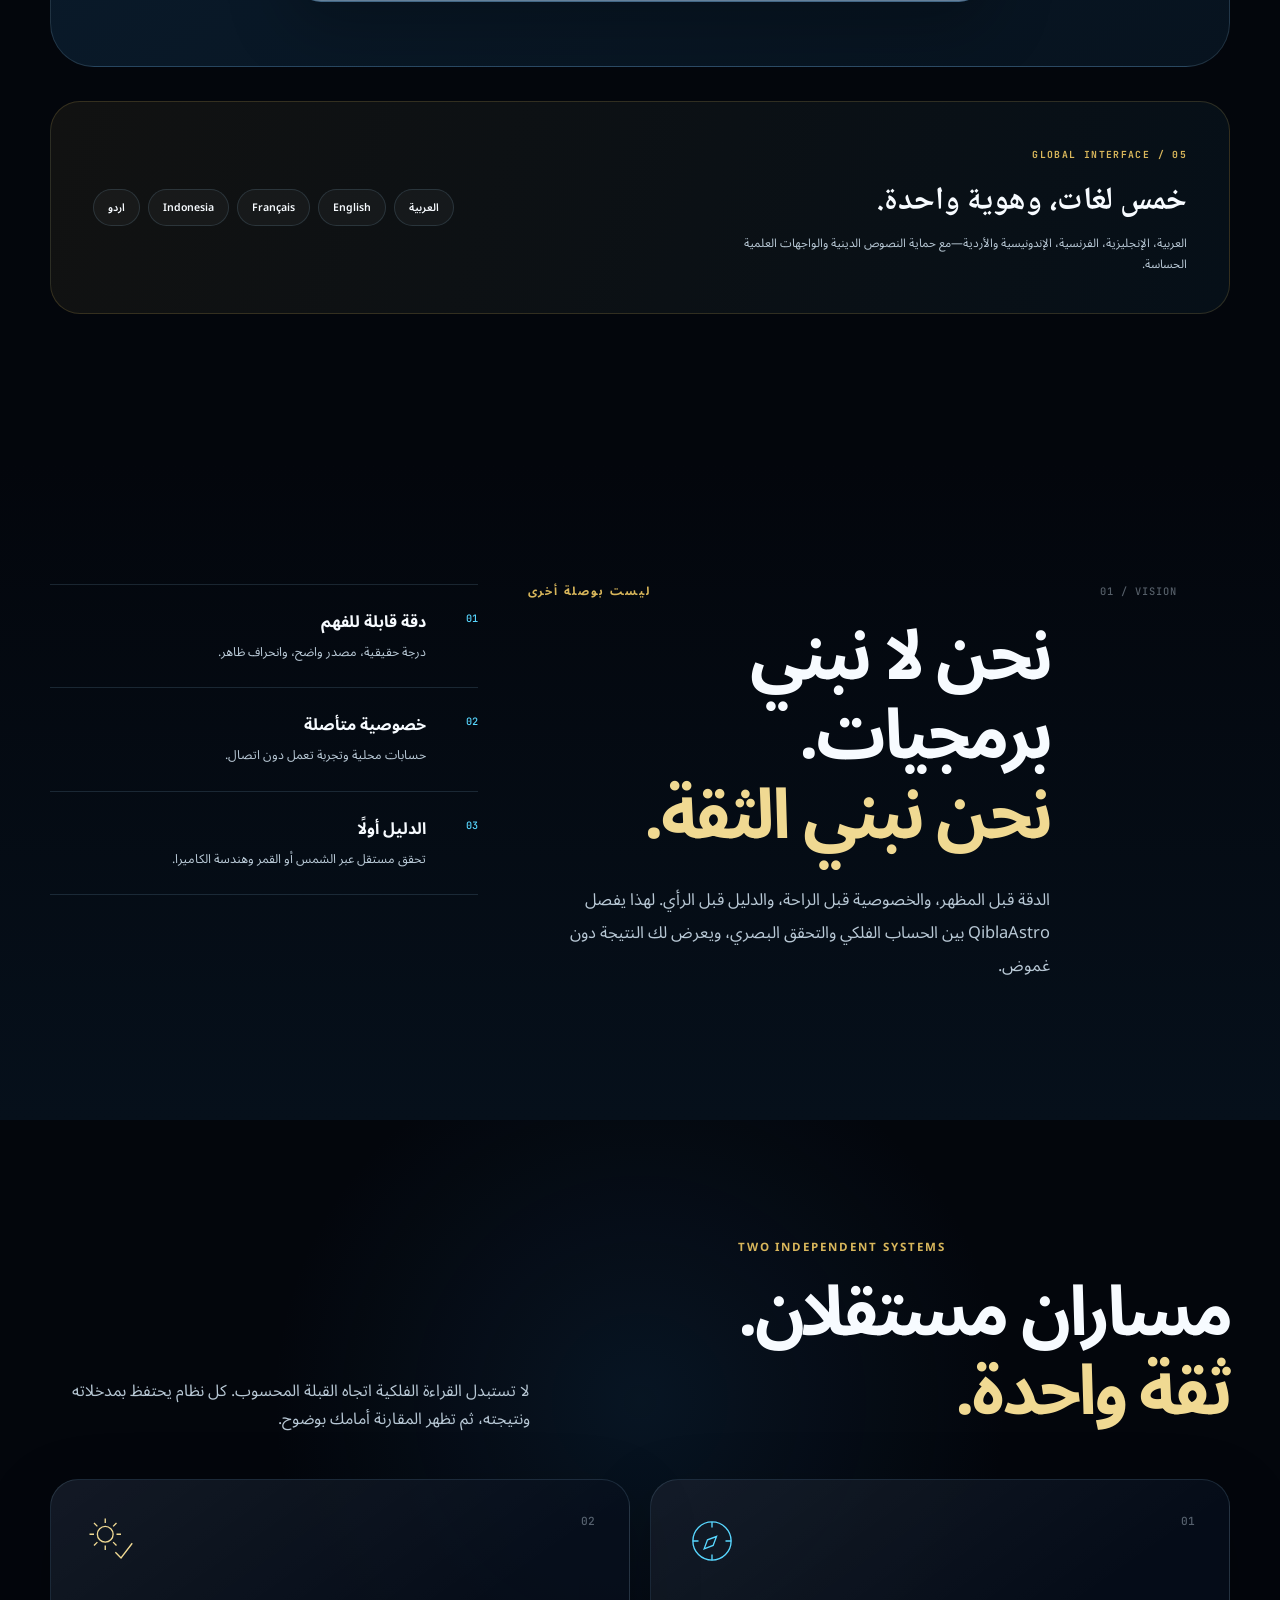
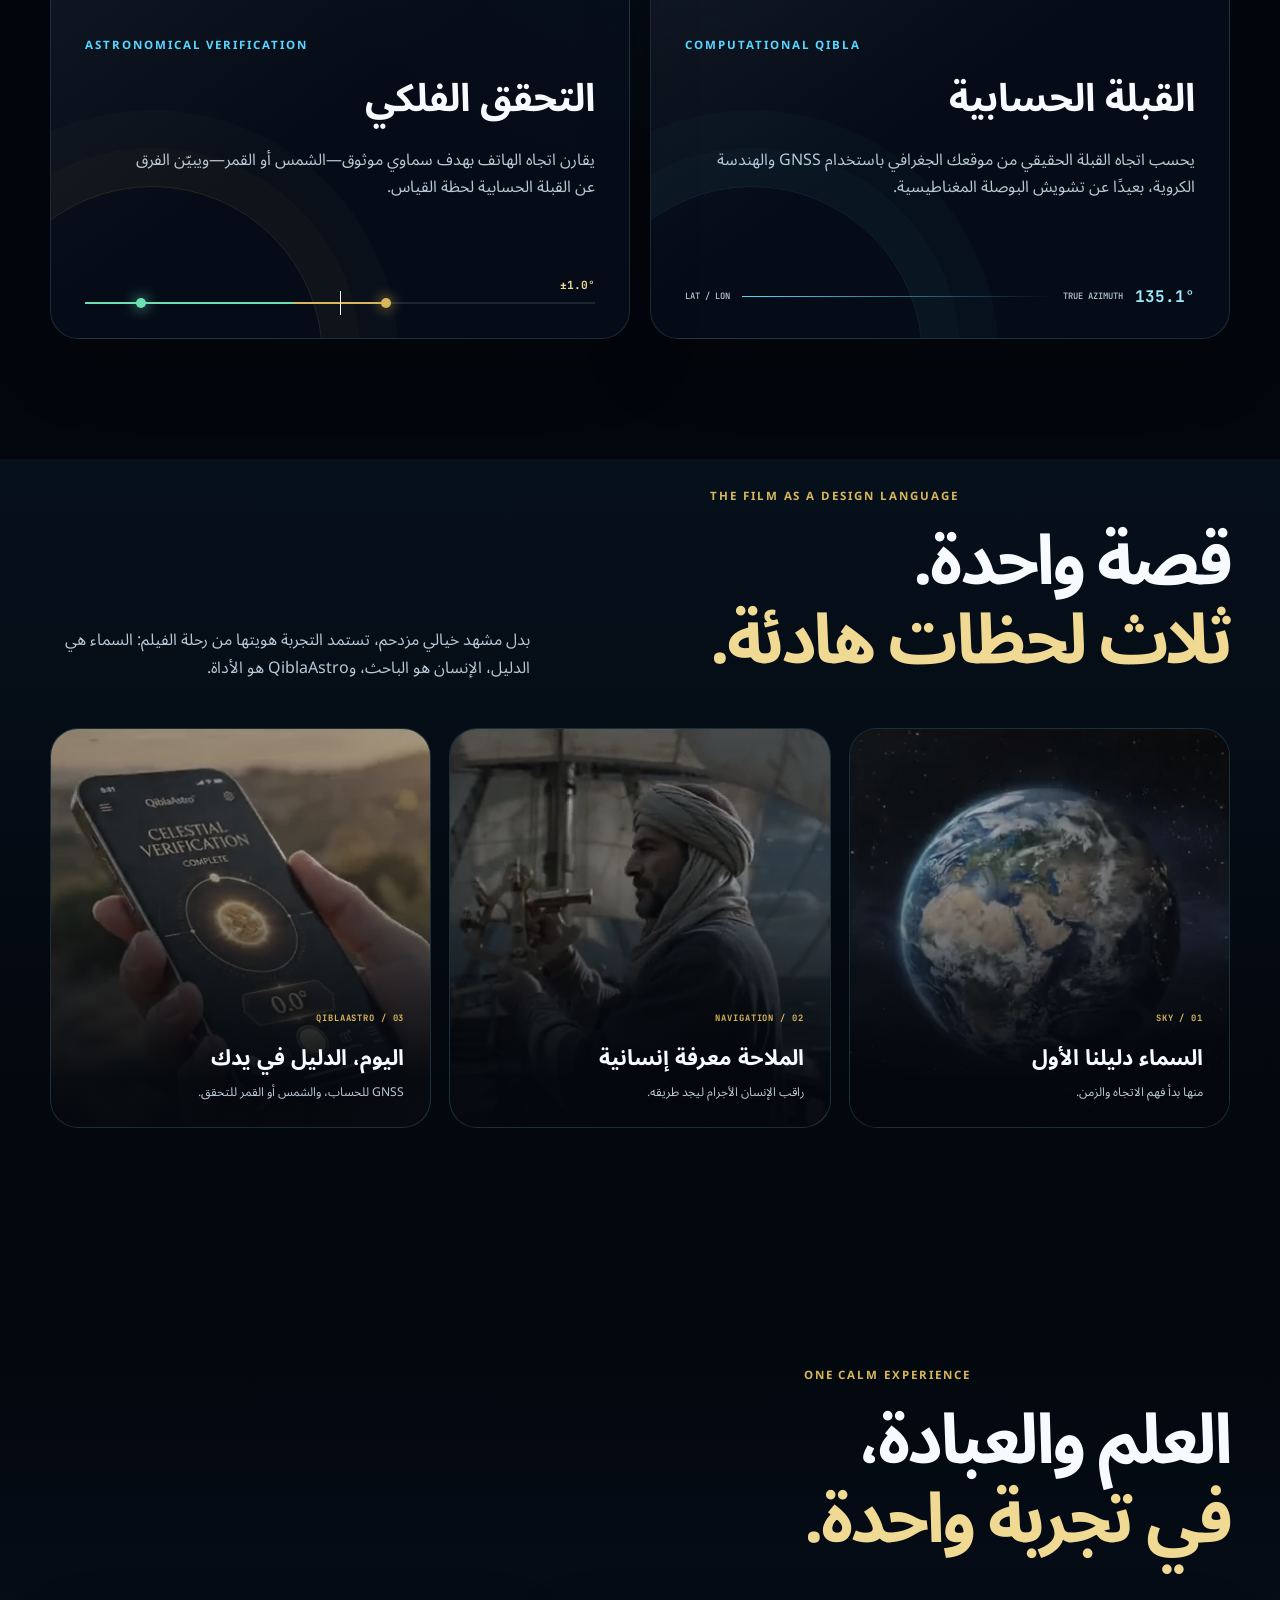
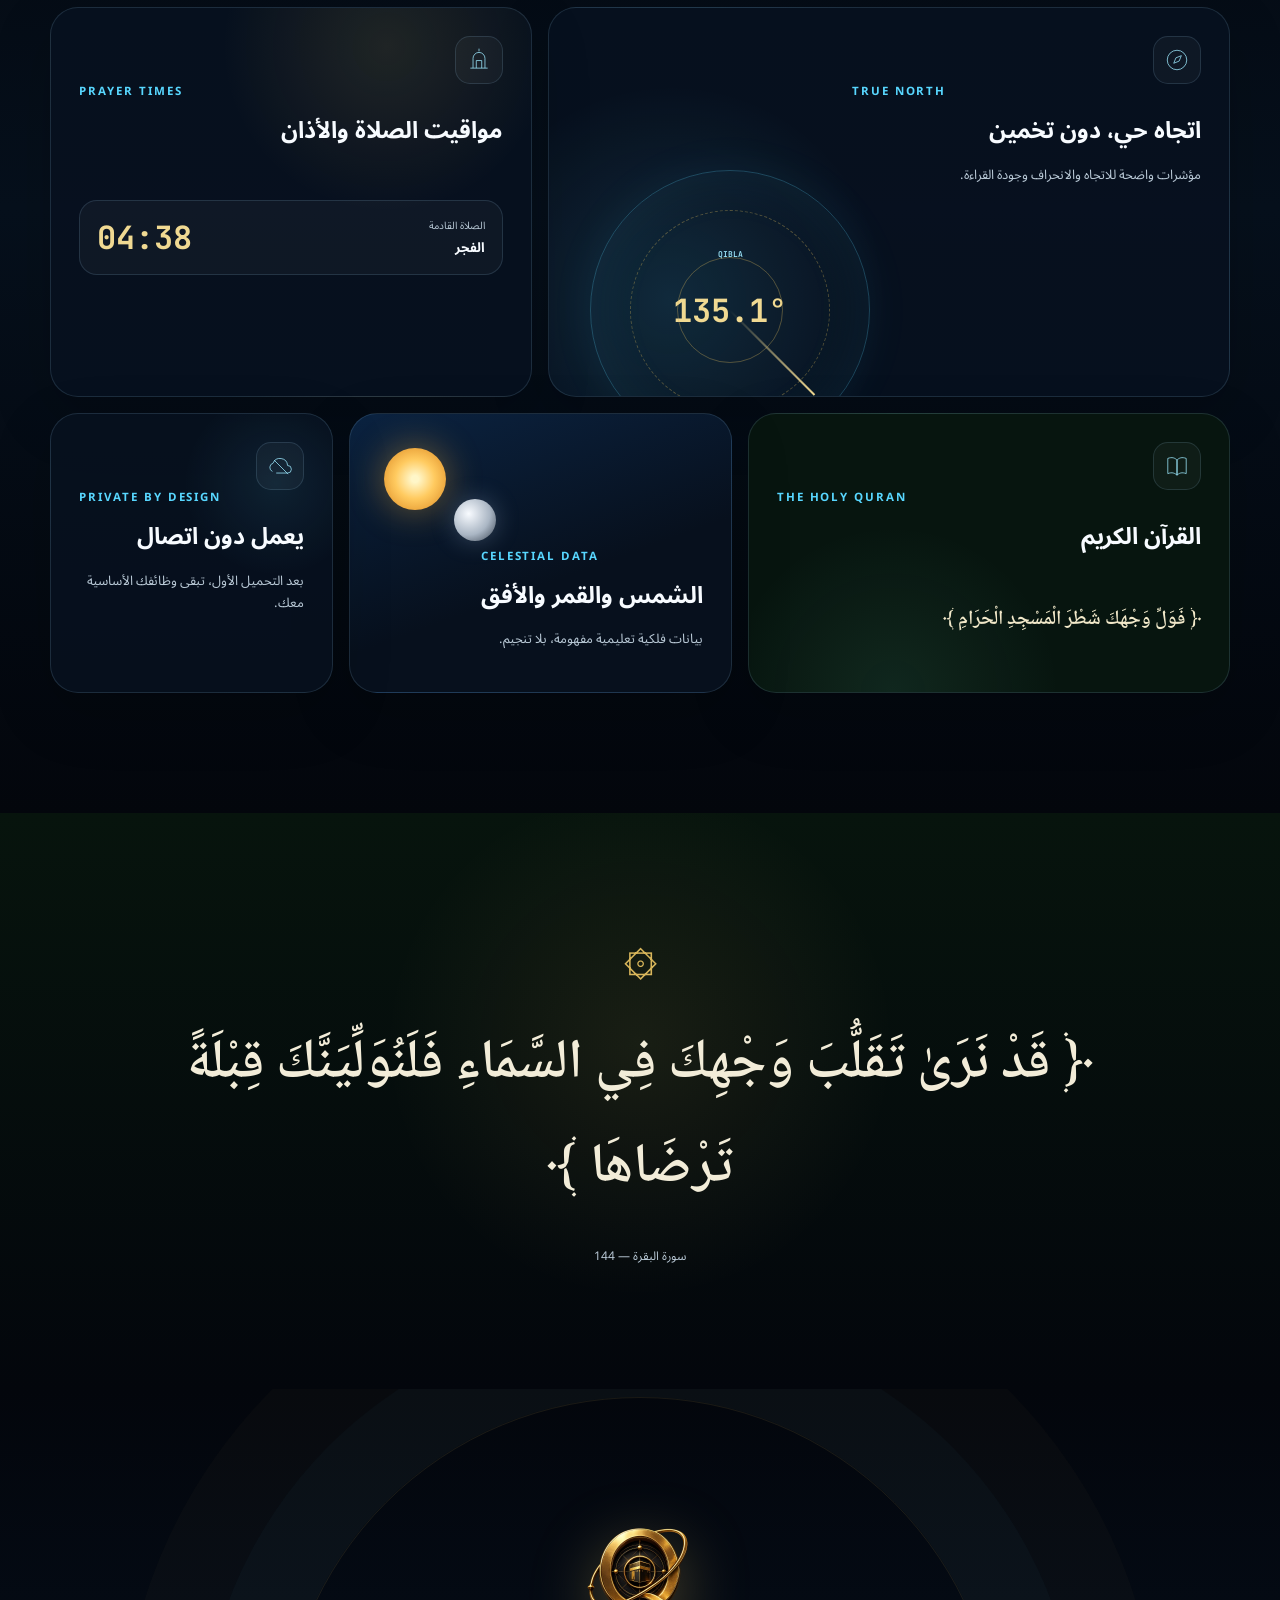
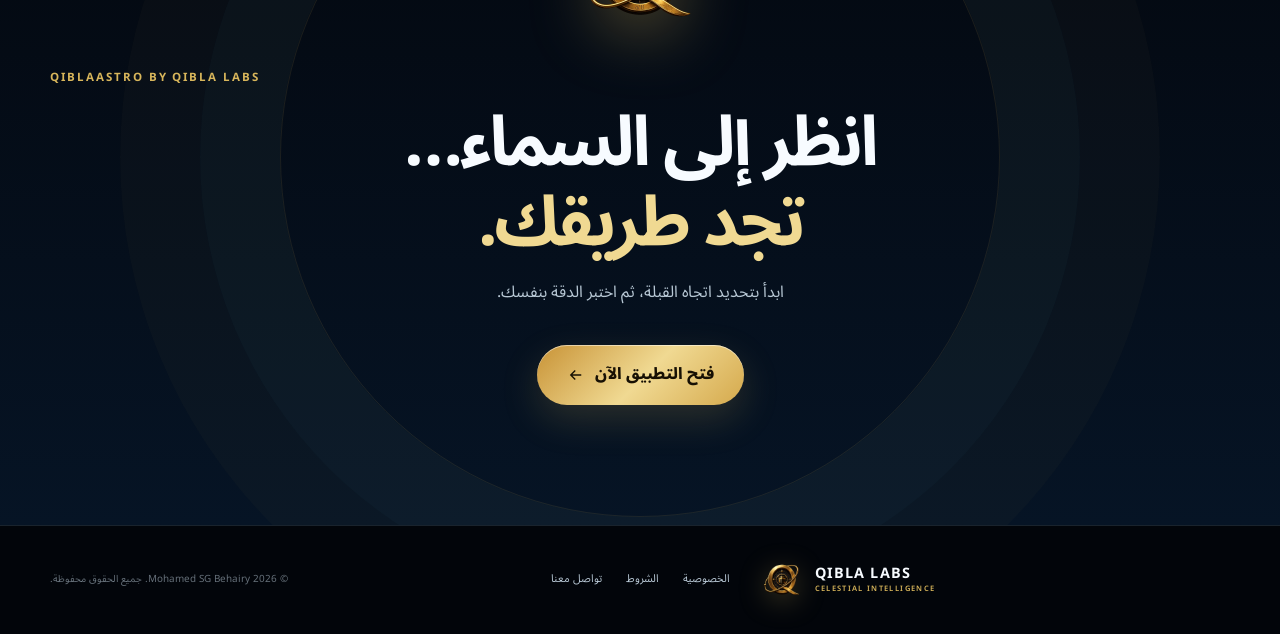
==== commit 02a9c6cd: "Curate upright Quran, Azkar, prayer, and Falaki stories" ====
--- a/index.html
+++ b/index.html
@@ -28,8 +28,8 @@
   <meta name="twitter:description" content="Astronomical Qibla Compass by Qibla Labs.">
   <meta name="twitter:image" content="https://qiblalabs.com/images/qiblalabs-share-v4.png">
 
-  <link rel="stylesheet" href="/assets/styles.css?v=20260813-final-film-v3">
-  <script src="/assets/main.js?v=20260813-final-film-v3" defer></script>
+  <link rel="stylesheet" href="/assets/styles.css?v=20260813-curated-reading-v4">
+  <script src="/assets/main.js?v=20260813-curated-reading-v4" defer></script>
 </head>
 <body>
   <a class="skip-link" href="#main">تجاوز إلى المحتوى</a>
@@ -150,23 +150,55 @@
           </div>
         </article>
 
-        <div class="chapter-heading reveal"><span class="chapter-no">03 / WORSHIP EXPERIENCE</span><h3 data-i18n="worshipTitle">من القياس الدقيق إلى تجربة روحانية هادئة.</h3></div>
-        <div class="worship-mosaic">
-          <article class="visual-card quran-visual reveal"><div class="visual-copy"><p>القرآن الكريم</p><h3 data-i18n="quranVisualTitle">مصحف زيتوني صُمّم للقراءة.</h3><span data-i18n="quranVisualBody">فهرس السور والأجزاء، البحث، العلامات، و«ختمتي» بخطة تتكيف مع قراءتك الفعلية.</span></div><div class="quran-stack"><img class="quran-page" src="/images/app/quran-reader.webp" width="691" height="1394" loading="lazy" alt="صفحة المصحف الزيتونية"><img class="khatma-page" src="/images/app/khatma.webp" width="691" height="1394" loading="lazy" alt="خطة ختمتي"></div></article>
-          <article class="visual-card prayer-visual reveal"><div class="visual-copy"><p>PRAYER & ADHAN</p><h3 data-i18n="prayerVisualTitle">المواقيت بصيغة يومك.</h3><span data-i18n="prayerVisualBody">الصلاة القادمة، العد التنازلي، تنبيه مسبق، وصوت مؤذن تختاره.</span></div><div class="soft-window"><img src="/images/app/prayer.webp" width="691" height="1394" loading="lazy" alt="مواقيت الصلاة وإعدادات الأذان"></div></article>
-          <article class="visual-card azkar-visual reveal"><div class="visual-copy"><p>AZKAR</p><h3 data-i18n="azkarVisualTitle">ذكر واحد. حضور كامل.</h3><span data-i18n="azkarVisualBody">بطاقة قراءة واضحة، عدّاد هادئ، وتنبيه صوتي دوري تختار ذكره ووقته.</span></div><div class="paper-pair"><img src="/images/app/azkar.webp" width="691" height="1394" loading="lazy" alt="أقسام الأذكار"><img src="/images/app/azkar-audio.webp" width="691" height="1394" loading="lazy" alt="إعداد تنبيه الأذكار بالصوت"></div></article>
-          <article class="visual-card serenity-visual reveal"><div class="visual-copy"><p>SERENITY</p><h3 data-i18n="serenityVisualTitle">راحة وسكينة.</h3><span data-i18n="serenityVisualBody">اختيار القارئ والرواية والسورة في مشغل بسيط ومريح.</span></div><div class="player-crop"><img src="/images/app/serenity.webp" width="691" height="1394" loading="lazy" alt="مشغل راحة وسكينة"></div></article>
-        </div>
-
-        <article class="chapter chapter-knowledge reveal">
-          <div class="chapter-copy">
-            <span class="chapter-no">04 / SKY & POSITION</span>
-            <h3 data-i18n="knowledgeTitle">اعرف السماء التي تستدل بها.</h3>
-            <p data-i18n="knowledgeBody">تعرض شاشة «فلكي» سمت الشمس والقمر وارتفاعهما وحالتهما ومنازلهما العربية، مع معرفة تعليمية عن نجم الشمال والملاحة. وتعرض GNSS مصدر الموقع ودقته بوضوح.</p>
-            <div class="knowledge-tags"><span>☀ SUN</span><span>☾ MOON</span><span>✦ POLARIS</span><span>GNSS</span></div>
-          </div>
-          <div class="sky-stack"><img class="moon-panel" src="/images/app/falaki-moon.webp" width="691" height="1394" loading="lazy" alt="بيانات القمر الفلكية"><img class="sun-panel" src="/images/app/falaki-sun.webp" width="691" height="1394" loading="lazy" alt="بيانات الشمس الفلكية"><img class="gnss-panel" src="/images/app/gnss.webp" width="691" height="1394" loading="lazy" alt="بيانات GNSS والموقع"></div>
-        </article>
+        <div class="chapter-heading reveal"><span class="chapter-no">03 / WORSHIP EXPERIENCE</span><h3 data-i18n="worshipTitle">من القياس الدقيق إلى تجربة روحانية هادئة.</h3><p data-i18n="comfortIntro">ليست الألوان هنا زينة. صُممت درجات الزيتوني القطيفي، والذهبي الهادئ، ولون النص الدافئ لتقليل الوهج وإبقاء القراءة الطويلة مريحة للعين؛ فتظل التقنية في الخلفية، ويبقى حضور النص في المقدمة.</p></div>
+
+        <article class="editorial-showcase quran-edition reveal">
+          <div class="edition-copy">
+            <span class="chapter-no">THE HOLY QURAN</span>
+            <h3 data-i18n="quranVisualTitle">مصحف زيتوني صُمّم للقراءة.</h3>
+            <p data-i18n="quranVisualBody">خلفية زيتونية قطيفية منخفضة الوهج، ونص عاجي دافئ، وذهبي محدود للعناوين والعلامات. كل تفصيلة مدروسة لراحة العين ومنح القراءة سكينة لا تزاحمها الواجهة.</p>
+            <div class="edition-points"><span data-i18n="quranPoint1">تباين هادئ للقراءة الممتدة</span><span data-i18n="quranPoint2">خط قرآني واضح ومسافات تنفّس واسعة</span><span data-i18n="quranPoint3">السور والأجزاء والبحث وختمتي في نظام واحد</span></div>
+            <div class="showcase-tabs" role="tablist" aria-label="شاشات القرآن">
+              <button class="active" type="button" role="tab" aria-selected="true" data-gallery="quran" data-src="/images/showcase/quran-reader.webp" data-alt="صفحة قراءة سورة يس بالخلفية الزيتونية" data-caption="القراءة"><span data-i18n="quranTabRead">القراءة</span></button>
+              <button type="button" role="tab" aria-selected="false" data-gallery="quran" data-src="/images/showcase/quran-home.webp" data-alt="فهرس سور القرآن الكريم" data-caption="السور"><span data-i18n="quranTabSurahs">السور</span></button>
+              <button type="button" role="tab" aria-selected="false" data-gallery="quran" data-src="/images/showcase/quran-juz.webp" data-alt="فهرس أجزاء القرآن الكريم" data-caption="الأجزاء"><span data-i18n="quranTabJuz">الأجزاء</span></button>
+              <button type="button" role="tab" aria-selected="false" data-gallery="quran" data-src="/images/showcase/quran-search.webp" data-alt="البحث في آيات القرآن" data-caption="البحث"><span data-i18n="quranTabSearch">البحث</span></button>
+              <button type="button" role="tab" aria-selected="false" data-gallery="quran" data-src="/images/showcase/quran-khatma.webp" data-alt="خطة ختمتي للقراءة اليومية" data-caption="ختمتي"><span data-i18n="quranTabKhatma">ختمتي</span></button>
+            </div>
+          </div>
+          <figure class="edition-stage velvet-stage"><div class="screen-frame"><img id="quranGalleryImage" src="/images/showcase/quran-reader.webp" width="760" height="1605" loading="lazy" alt="صفحة قراءة سورة يس بالخلفية الزيتونية"></div><figcaption id="quranGalleryCaption">القراءة</figcaption></figure>
+        </article>
+
+        <article class="editorial-showcase azkar-edition reveal">
+          <figure class="edition-stage calm-stage"><div class="screen-frame"><img id="azkarGalleryImage" src="/images/showcase/azkar-reading.webp" width="760" height="1605" loading="lazy" alt="بطاقة أذكار الصباح بخط عربي مريح"></div><figcaption id="azkarGalleryCaption">الذكر والعدّ</figcaption></figure>
+          <div class="edition-copy">
+            <span class="chapter-no">AZKAR & GENTLE REMINDERS</span>
+            <h3 data-i18n="azkarVisualTitle">ذكر واحد. حضور كامل.</h3>
+            <p data-i18n="azkarVisualBody">بطاقة واحدة واضحة، خط عربي كبير، ومساحة بيضاء مريحة تمنع ازدحام النص. ينتقل العداد معك بهدوء، ويمكن ضبط تذكير صوتي بالذكر والفاصل الزمني الذي تختاره.</p>
+            <div class="showcase-tabs" role="tablist" aria-label="شاشات الأذكار">
+              <button class="active" type="button" role="tab" aria-selected="true" data-gallery="azkar" data-src="/images/showcase/azkar-reading.webp" data-alt="بطاقة أذكار الصباح بخط عربي مريح" data-caption="الذكر والعدّ"><span data-i18n="azkarTabRead">الذكر والعدّ</span></button>
+              <button type="button" role="tab" aria-selected="false" data-gallery="azkar" data-src="/images/showcase/azkar-home.webp" data-alt="أقسام الأذكار والأدعية" data-caption="الأقسام"><span data-i18n="azkarTabHome">الأقسام</span></button>
+              <button type="button" role="tab" aria-selected="false" data-gallery="azkar" data-src="/images/showcase/azkar-dua.webp" data-alt="دعاء قرآني في بطاقة قراءة" data-caption="الأدعية"><span data-i18n="azkarTabDua">الأدعية</span></button>
+              <button type="button" role="tab" aria-selected="false" data-gallery="azkar" data-src="/images/showcase/azkar-reminder.webp" data-alt="إعداد تنبيه الأذكار بالصوت" data-caption="التنبيه الصوتي"><span data-i18n="azkarTabReminder">التنبيه الصوتي</span></button>
+            </div>
+          </div>
+        </article>
+
+        <article class="prayer-edition reveal">
+          <div class="prayer-copy"><span class="chapter-no">PRAYER & ADHAN</span><h3 data-i18n="prayerVisualTitle">المواقيت بصيغة يومك.</h3><p data-i18n="prayerVisualBody">الصلاة القادمة في مركز المشهد، ثم مواقيت اليوم وتنبيهات كل صلاة وإعدادات الأذان والمؤذن—بواجهة فاتحة هادئة تحافظ على وضوح الوقت من النظرة الأولى.</p></div>
+          <div class="prayer-pair"><figure><img src="/images/showcase/prayer-times.webp" width="760" height="1605" loading="lazy" alt="مواقيت الصلاة والصلاة القادمة"><figcaption data-i18n="prayerTimesCaption">المواقيت والصلاة القادمة</figcaption></figure><figure><img src="/images/showcase/prayer-settings.webp" width="760" height="1359" loading="lazy" alt="إعدادات الأذان والتنبيه"><figcaption data-i18n="prayerSettingsCaption">الأذان والتنبيه والموقع</figcaption></figure></div>
+        </article>
+
+        <section class="falaki-edition reveal" aria-labelledby="falaki-title">
+          <div class="falaki-heading"><span class="chapter-no">04 / FALAKI — SKY & POSITION</span><h3 id="falaki-title" data-i18n="knowledgeTitle">السماء، كما هي الآن.</h3><p data-i18n="knowledgeBody">لا تعرض «فلكي» أرقامًا معزولة؛ بل تشرح موضع الشمس والقمر وإمكان الاستدلال بهما، وتقدّم نجم الشمال والملاحة السماوية وGNSS كمعرفة تعليمية واضحة—بلا تنجيم أو تنبؤات.</p><div class="knowledge-tags"><span>☀ SUN</span><span>☾ MOON</span><span>✦ POLARIS</span><span>GNSS</span></div></div>
+          <div class="falaki-grid">
+            <figure class="falaki-card falaki-tall"><img src="/images/showcase/falaki-sun.webp" width="900" height="1305" loading="lazy" alt="بيانات الشمس الحالية"><figcaption><b data-i18n="falakiSun">الشمس الآن</b><span data-i18n="falakiSunBody">السمت والارتفاع والحالة والمنزلة العربية.</span></figcaption></figure>
+            <figure class="falaki-card falaki-tall"><img src="/images/showcase/falaki-moon.webp" width="900" height="1244" loading="lazy" alt="بيانات القمر الحالية"><figcaption><b data-i18n="falakiMoon">القمر الآن</b><span data-i18n="falakiMoonBody">الطور والإضاءة والسمت والارتفاع.</span></figcaption></figure>
+            <figure class="falaki-card"><img src="/images/showcase/falaki-guide.webp" width="900" height="852" loading="lazy" alt="شرح الاستدلال على القبلة من السماء"><figcaption><b data-i18n="falakiGuide">كيف تستدل على القبلة؟</b><span data-i18n="falakiGuideBody">يعرض المرجع المناسب فقط عندما تكون حالته عملية.</span></figcaption></figure>
+            <figure class="falaki-card"><img src="/images/showcase/falaki-polaris.webp" width="900" height="703" loading="lazy" alt="نجم الشمال والاستدلال الفلكي"><figcaption><b data-i18n="falakiPolaris">نجم الشمال</b><span data-i18n="falakiPolarisBody">مرجع سماوي لتحديد الشمال واتجاه القبلة بالنسبة إليه.</span></figcaption></figure>
+            <figure class="falaki-card falaki-wide"><img src="/images/showcase/falaki-navigation.webp" width="900" height="1294" loading="lazy" alt="من السماء إلى الملاحة الحديثة"><figcaption><b data-i18n="falakiNavigation">من السماء إلى الملاحة الحديثة</b><span data-i18n="falakiNavigationBody">السدس والنجوم وGNSS في سياق تعليمي واحد.</span></figcaption></figure>
+          </div>
+        </section>
         <div class="language-ribbon reveal"><div><span class="chapter-no">05 / GLOBAL INTERFACE</span><h3 data-i18n="languagesTitle">خمس لغات، وهوية واحدة.</h3><p data-i18n="languagesBody">العربية، الإنجليزية، الفرنسية، الإندونيسية والأردية—مع حماية النصوص الدينية والواجهات العلمية الحساسة.</p></div><div class="language-list" aria-label="اللغات المدعومة"><b>العربية</b><b>English</b><b>Français</b><b>Indonesia</b><b>اردو</b></div></div>
       </div>
     </section>
--- a/assets/styles.css
+++ b/assets/styles.css
@@ -100,3 +100,17 @@
 .cinema:fullscreen{border-radius:0;min-height:100vh}
 @media(max-width:960px){.film-grid{grid-template-columns:1fr}.film-copy{max-width:720px}.cinema{min-height:min(78vh,720px)}}
 @media(max-width:680px){.film{padding-top:82px}.cinema{min-height:72vh;border-radius:26px}.video-caption{right:4%;left:4%;bottom:82px;padding:8px 11px;font-size:.9rem}.video-controls{right:8px;left:8px;bottom:10px;grid-template-columns:40px minmax(70px,1fr) 40px;padding:6px}.video-controls>span{display:none}.video-controls button{width:36px;height:36px}.cinema-meta{right:14px;left:14px;top:13px}.cinema-meta b{display:none}}
+
+/* Curated product stories — upright, topic-specific views with no screenshot overlap. */
+.chapter-heading>p{max-width:780px;margin:24px 0 0;color:#aab9b2;font-size:.92rem;line-height:2}
+.editorial-showcase{position:relative;display:grid;grid-template-columns:minmax(0,.88fr) minmax(420px,1.12fr);gap:clamp(34px,7vw,92px);align-items:center;min-height:820px;margin-bottom:34px;padding:clamp(28px,5vw,66px);overflow:hidden;border:1px solid var(--line);border-radius:44px;background:#07140d;isolation:isolate}
+.editorial-showcase::before{content:"";position:absolute;inset:0;z-index:-2;background:radial-gradient(circle at 72% 42%,rgba(97,145,62,.24),transparent 36%),linear-gradient(145deg,#07180d,#020805 72%)}
+.editorial-showcase::after{content:"";position:absolute;inset:0;z-index:-1;opacity:.18;background:repeating-radial-gradient(ellipse at 75% 45%,transparent 0 35px,rgba(218,186,91,.18) 36px,transparent 37px)}
+.edition-copy{position:relative;z-index:3}.edition-copy h3,.prayer-copy h3,.falaki-heading h3{margin:16px 0 20px;font:700 clamp(2.15rem,4.5vw,4.7rem)/1.23 var(--content);letter-spacing:-.025em}.edition-copy>p,.prayer-copy>p,.falaki-heading>p{margin:0;color:#b7c6bd;font-size:1rem;line-height:2.05}.edition-points{display:grid;gap:9px;margin:28px 0}.edition-points span{position:relative;padding:11px 36px 11px 14px;border:1px solid rgba(232,207,129,.12);border-radius:14px;background:rgba(255,255,255,.025);color:#e7e0c9;font-size:.72rem}.edition-points span::before{content:"";position:absolute;right:15px;top:50%;width:7px;height:7px;border-radius:50%;background:#d8b65b;box-shadow:0 0 12px rgba(216,182,91,.5);transform:translateY(-50%)}html[dir=ltr] .edition-points span{padding:11px 14px 11px 36px}html[dir=ltr] .edition-points span::before{right:auto;left:15px}
+.showcase-tabs{display:flex;flex-wrap:wrap;gap:8px;margin-top:25px}.showcase-tabs button{min-height:42px;padding:0 15px;border:1px solid rgba(236,211,133,.2);border-radius:999px;background:rgba(2,7,5,.5);color:#c8d1c9;cursor:pointer;font:700 .68rem var(--ui);transition:.2s}.showcase-tabs button:hover,.showcase-tabs button.active{border-color:rgba(240,217,146,.65);background:linear-gradient(135deg,rgba(216,182,91,.28),rgba(216,182,91,.1));color:#f4dea0;box-shadow:0 7px 22px rgba(0,0,0,.2)}
+.edition-stage{position:relative;display:grid;place-items:center;min-height:730px;margin:0;padding:28px;border:1px solid rgba(239,213,132,.18);border-radius:36px;background:rgba(1,7,4,.58);box-shadow:inset 0 0 80px rgba(82,128,58,.08)}.edition-stage::before{content:"";position:absolute;width:74%;aspect-ratio:1;border-radius:50%;background:rgba(117,161,74,.18);filter:blur(70px)}.screen-frame{position:relative;z-index:2;width:min(100%,410px);height:690px;overflow:hidden;border:1px solid rgba(246,222,145,.28);border-radius:30px;background:#061009;box-shadow:0 35px 85px rgba(0,0,0,.55)}.screen-frame img{display:block;width:100%;height:100%;object-fit:cover;object-position:top;transition:opacity .18s ease,transform .35s ease}.screen-frame.switching img{opacity:.2;transform:scale(.985)}.edition-stage figcaption{position:absolute;z-index:4;right:20px;bottom:18px;padding:7px 11px;border:1px solid rgba(240,217,146,.24);border-radius:999px;background:rgba(2,8,5,.83);color:#eed992;font:700 .58rem var(--ui)}
+.azkar-edition{margin-top:34px;background:#ece7da;color:#123d38}.azkar-edition::before{background:radial-gradient(circle at 26% 32%,rgba(83,177,170,.24),transparent 34%),linear-gradient(145deg,#f2eee4,#dce1d8)}.azkar-edition::after{opacity:.12;background:repeating-radial-gradient(ellipse at 25% 45%,transparent 0 35px,rgba(43,118,111,.22) 36px,transparent 37px)}.azkar-edition .chapter-no{color:#2a807b}.azkar-edition .edition-copy>p{color:#5c736f}.azkar-edition .showcase-tabs button{border-color:rgba(30,100,94,.17);background:rgba(255,255,255,.38);color:#315e5a}.azkar-edition .showcase-tabs button:hover,.azkar-edition .showcase-tabs button.active{border-color:#3c9690;background:#2f8884;color:#fff}.calm-stage{border-color:rgba(32,105,99,.17);background:rgba(255,255,255,.35);box-shadow:inset 0 0 80px rgba(44,128,120,.08)}.calm-stage::before{background:rgba(74,167,159,.2)}.calm-stage .screen-frame{border-color:rgba(38,117,110,.2);background:#e8ede5;box-shadow:0 35px 80px rgba(57,76,70,.2)}.calm-stage figcaption{border-color:rgba(38,117,110,.2);background:rgba(244,241,232,.92);color:#21645f}
+.prayer-edition{display:grid;grid-template-columns:minmax(260px,.65fr) minmax(520px,1.35fr);gap:50px;align-items:center;margin:34px 0 120px;padding:clamp(28px,5vw,64px);border:1px solid rgba(121,105,65,.14);border-radius:44px;background:linear-gradient(145deg,#f4efe3,#e7e0d2);color:#1c2824}.prayer-copy .chapter-no{color:#8a6b25}.prayer-copy>p{color:#66716b}.prayer-pair{display:grid;grid-template-columns:1fr 1fr;gap:18px;align-items:start}.prayer-pair figure{position:relative;margin:0;overflow:hidden;border:1px solid rgba(97,89,65,.14);border-radius:28px;background:#fff;box-shadow:0 24px 60px rgba(71,61,42,.14)}.prayer-pair figure:nth-child(2){margin-top:70px}.prayer-pair img{display:block;width:100%;height:auto}.prayer-pair figcaption{position:absolute;right:12px;bottom:12px;padding:7px 11px;border:1px solid rgba(138,107,37,.2);border-radius:999px;background:rgba(255,252,246,.92);color:#745a25;font:700 .56rem var(--ui)}
+.falaki-edition{position:relative;margin:0 0 34px;padding:clamp(28px,5vw,64px);overflow:hidden;border:1px solid rgba(161,208,241,.16);border-radius:44px;background:radial-gradient(circle at 72% 18%,rgba(102,161,212,.2),transparent 34%),linear-gradient(145deg,#102b44,#07131f)}.falaki-heading{display:grid;grid-template-columns:minmax(280px,.82fr) minmax(320px,1.18fr);column-gap:70px;align-items:end;margin-bottom:45px}.falaki-heading .chapter-no,.falaki-heading h3{grid-column:1}.falaki-heading>p,.falaki-heading .knowledge-tags{grid-column:2}.falaki-heading>p{grid-row:1/3}.falaki-heading .knowledge-tags{margin-top:20px}.falaki-grid{display:grid;grid-template-columns:repeat(12,1fr);gap:18px;align-items:start}.falaki-card{position:relative;grid-column:span 6;margin:0;overflow:hidden;border:1px solid rgba(181,220,247,.17);border-radius:28px;background:#294e6d;box-shadow:0 24px 65px rgba(0,0,0,.25)}.falaki-card img{display:block;width:100%;height:auto}.falaki-tall{grid-column:span 6}.falaki-wide{grid-column:3/span 8}.falaki-card figcaption{position:absolute;z-index:2;right:14px;left:14px;bottom:14px;padding:12px 15px;border:1px solid rgba(255,255,255,.13);border-radius:16px;background:rgba(6,20,32,.88);backdrop-filter:blur(15px)}.falaki-card figcaption b{display:block;color:#fff;font-size:.82rem}.falaki-card figcaption span{display:block;margin-top:3px;color:#b8cedd;font-size:.61rem}.falaki-card::after{content:"";position:absolute;inset:0;pointer-events:none;box-shadow:inset 0 -80px 80px rgba(3,13,22,.18)}
+@media(max-width:980px){.editorial-showcase,.prayer-edition{grid-template-columns:1fr}.edition-copy{order:1}.edition-stage{order:2}.azkar-edition .edition-stage{order:2}.prayer-pair{max-width:720px;margin:auto}.falaki-heading{grid-template-columns:1fr}.falaki-heading>*{grid-column:1!important;grid-row:auto!important}.falaki-heading>p{margin-top:10px}.falaki-wide{grid-column:2/span 10}}
+@media(max-width:680px){.chapter-heading>p{font-size:.84rem}.editorial-showcase,.prayer-edition,.falaki-edition{padding:24px 16px;border-radius:28px}.edition-copy h3,.prayer-copy h3,.falaki-heading h3{font-size:2.25rem}.edition-copy>p,.prayer-copy>p,.falaki-heading>p{font-size:.87rem;line-height:1.9}.edition-stage{min-height:0;padding:13px;border-radius:24px}.screen-frame{width:100%;height:auto;aspect-ratio:760/1605;border-radius:22px}.showcase-tabs{display:grid;grid-template-columns:repeat(2,1fr)}.showcase-tabs button{padding-inline:10px}.showcase-tabs button:last-child:nth-child(odd){grid-column:1/-1}.prayer-pair{gap:9px}.prayer-pair figure{border-radius:18px}.prayer-pair figure:nth-child(2){margin-top:36px}.prayer-pair figcaption{display:none}.falaki-grid{grid-template-columns:1fr;gap:14px}.falaki-card,.falaki-tall,.falaki-wide{grid-column:1}.falaki-card{border-radius:22px}.falaki-card figcaption{position:relative;right:auto;left:auto;bottom:auto;margin:0;border:0;border-top:1px solid rgba(255,255,255,.1);border-radius:0;background:#0a2134}.falaki-card::after{display:none}}
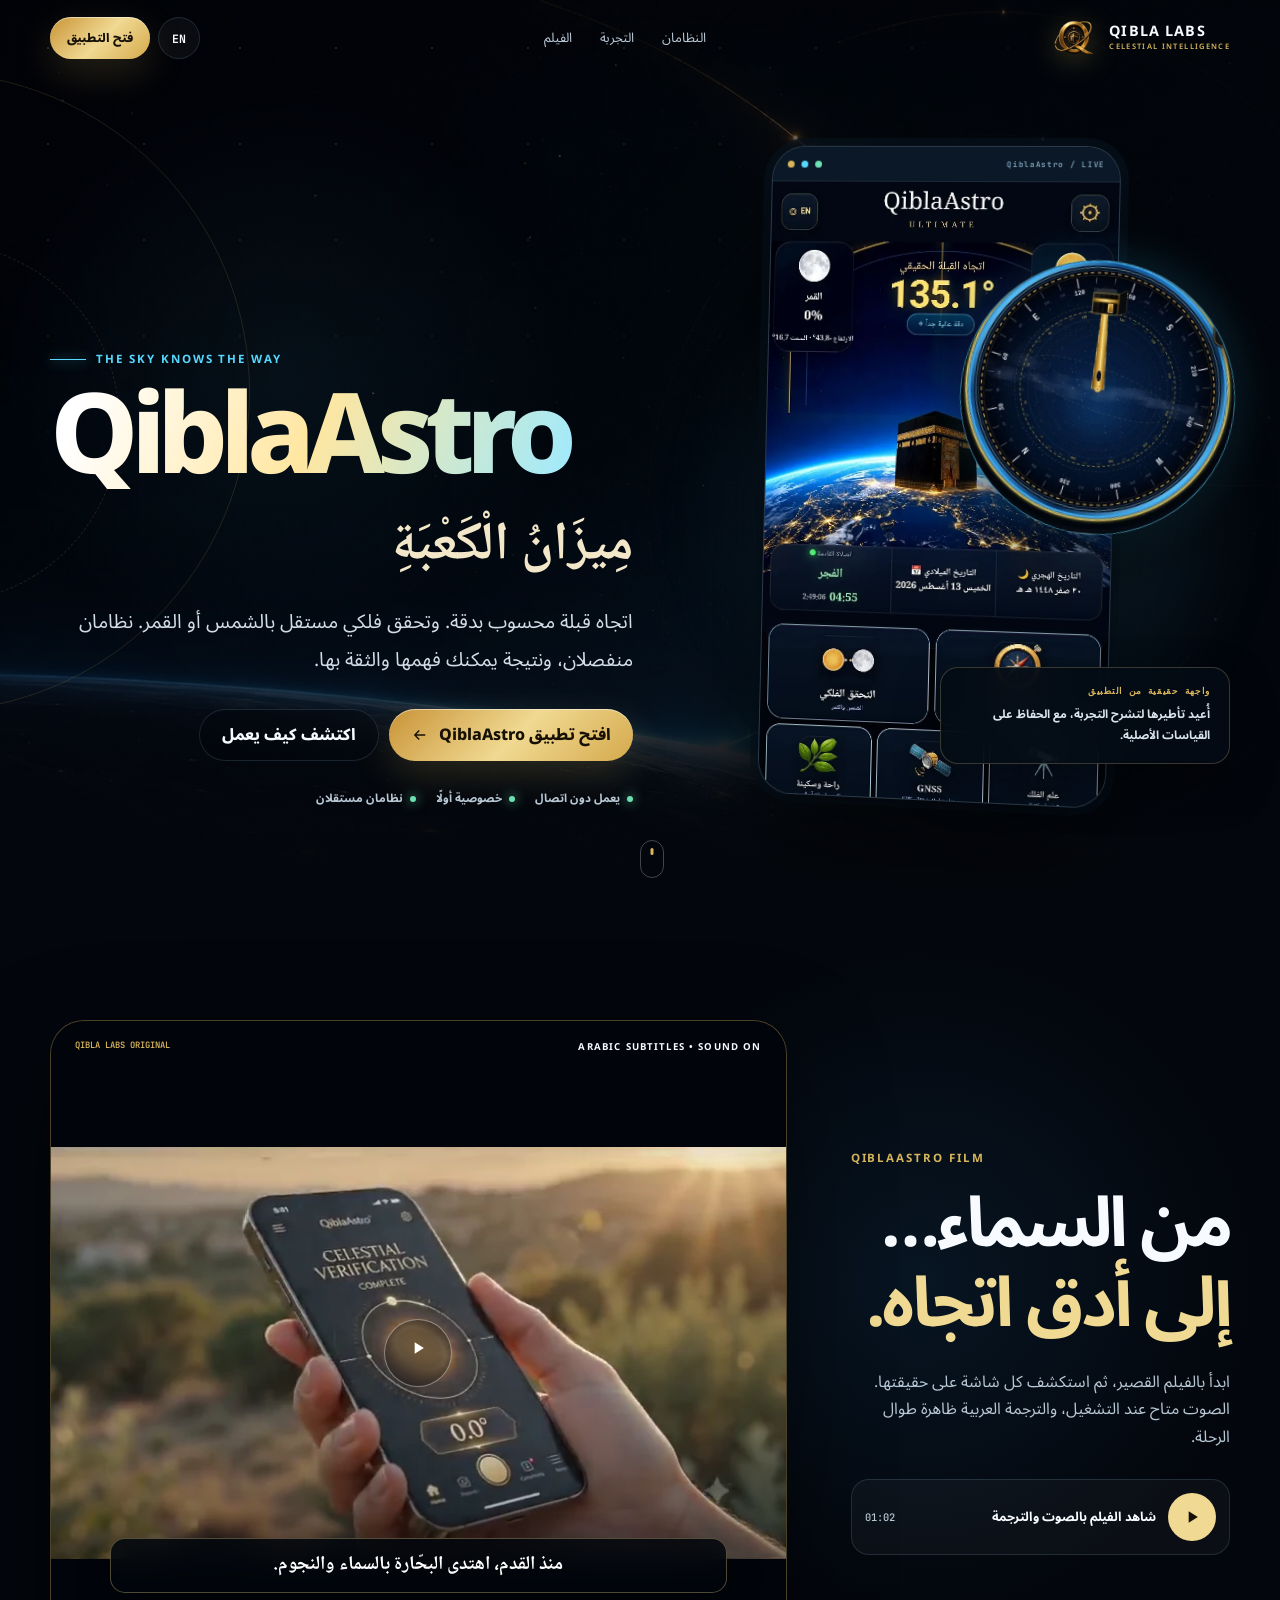
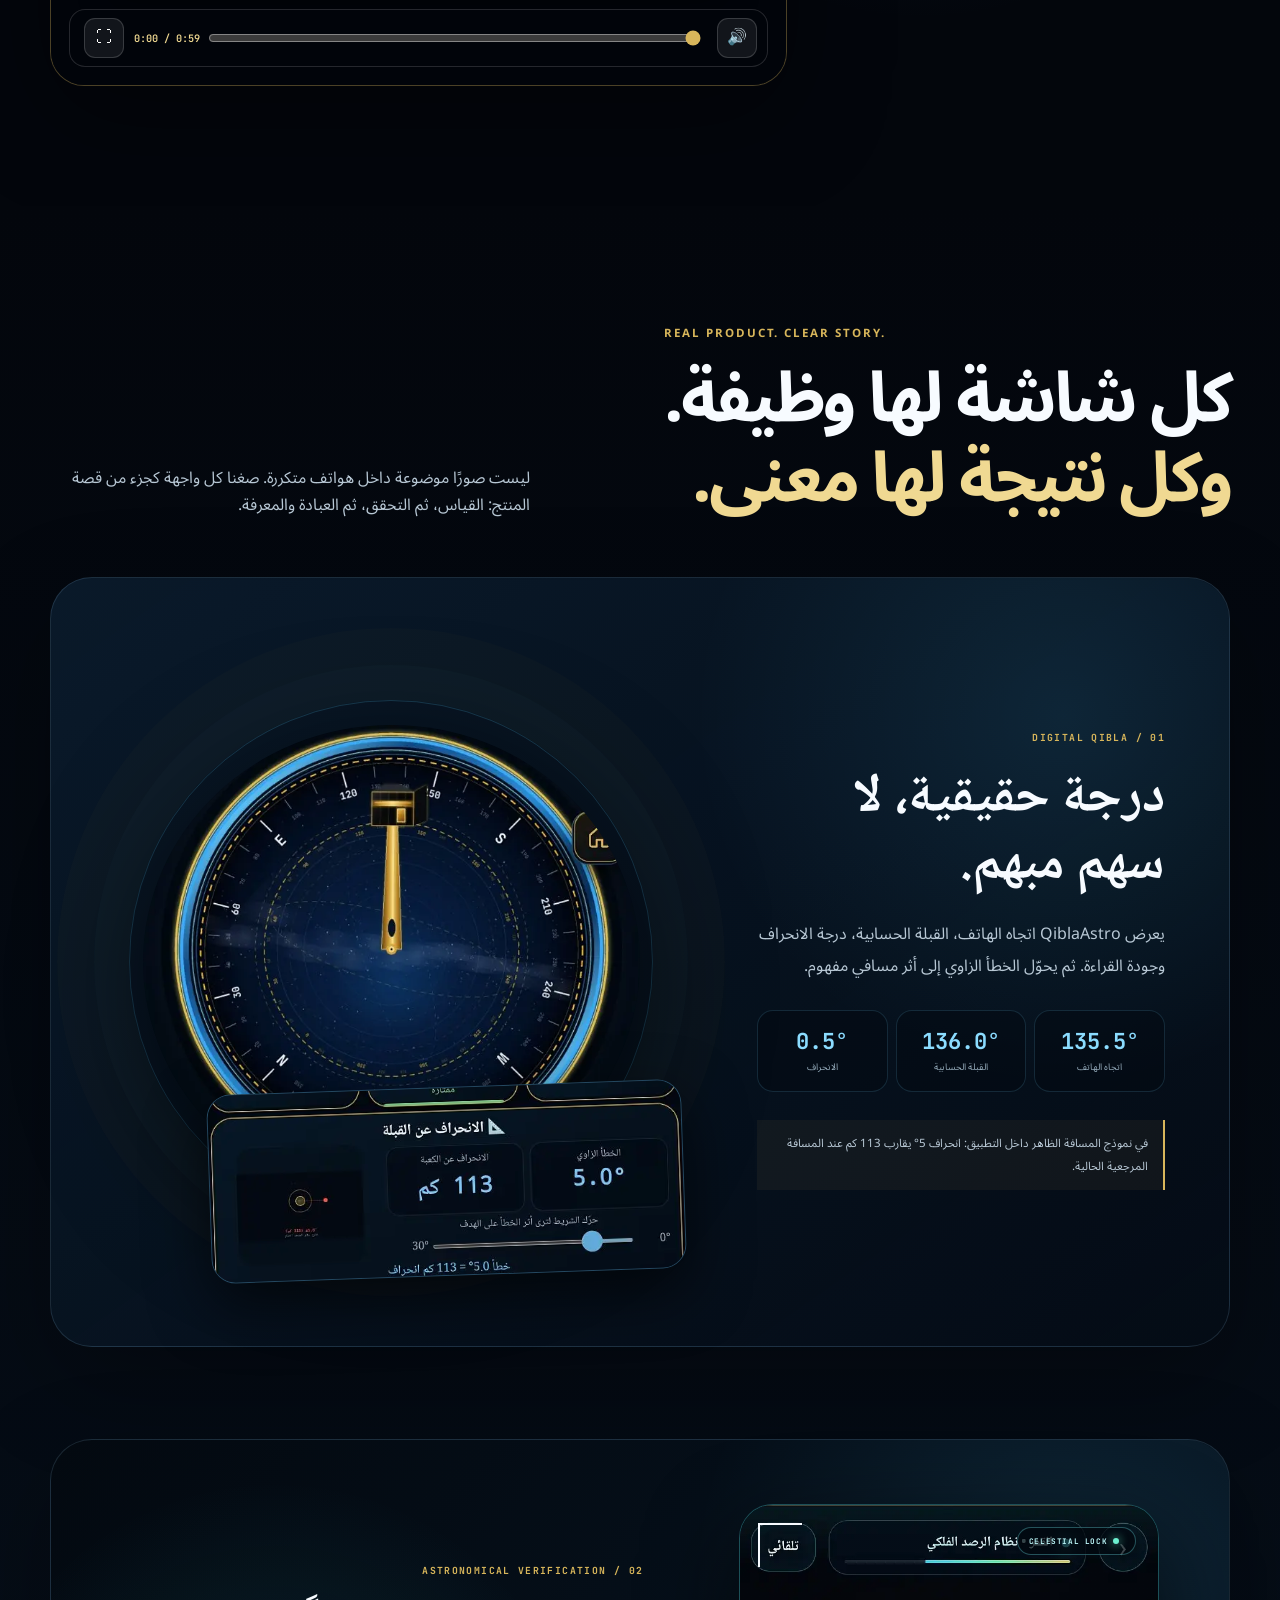
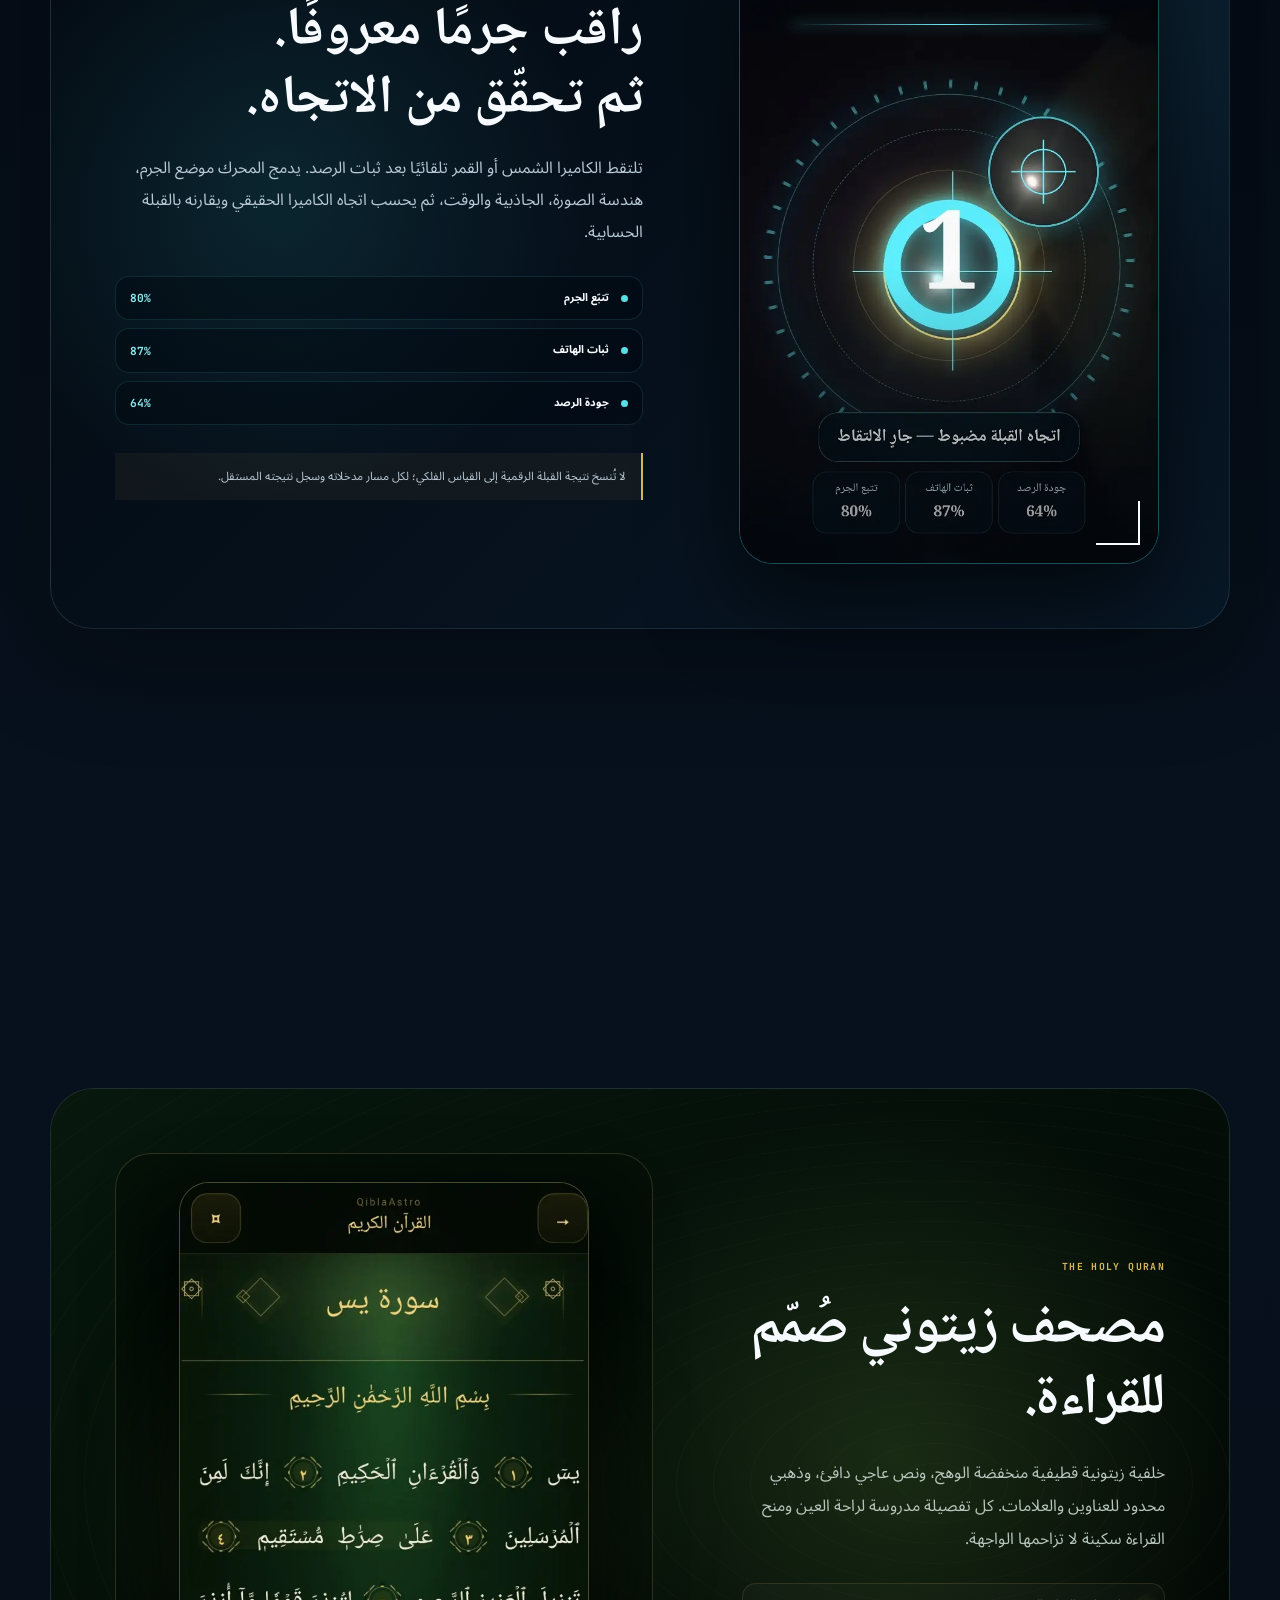
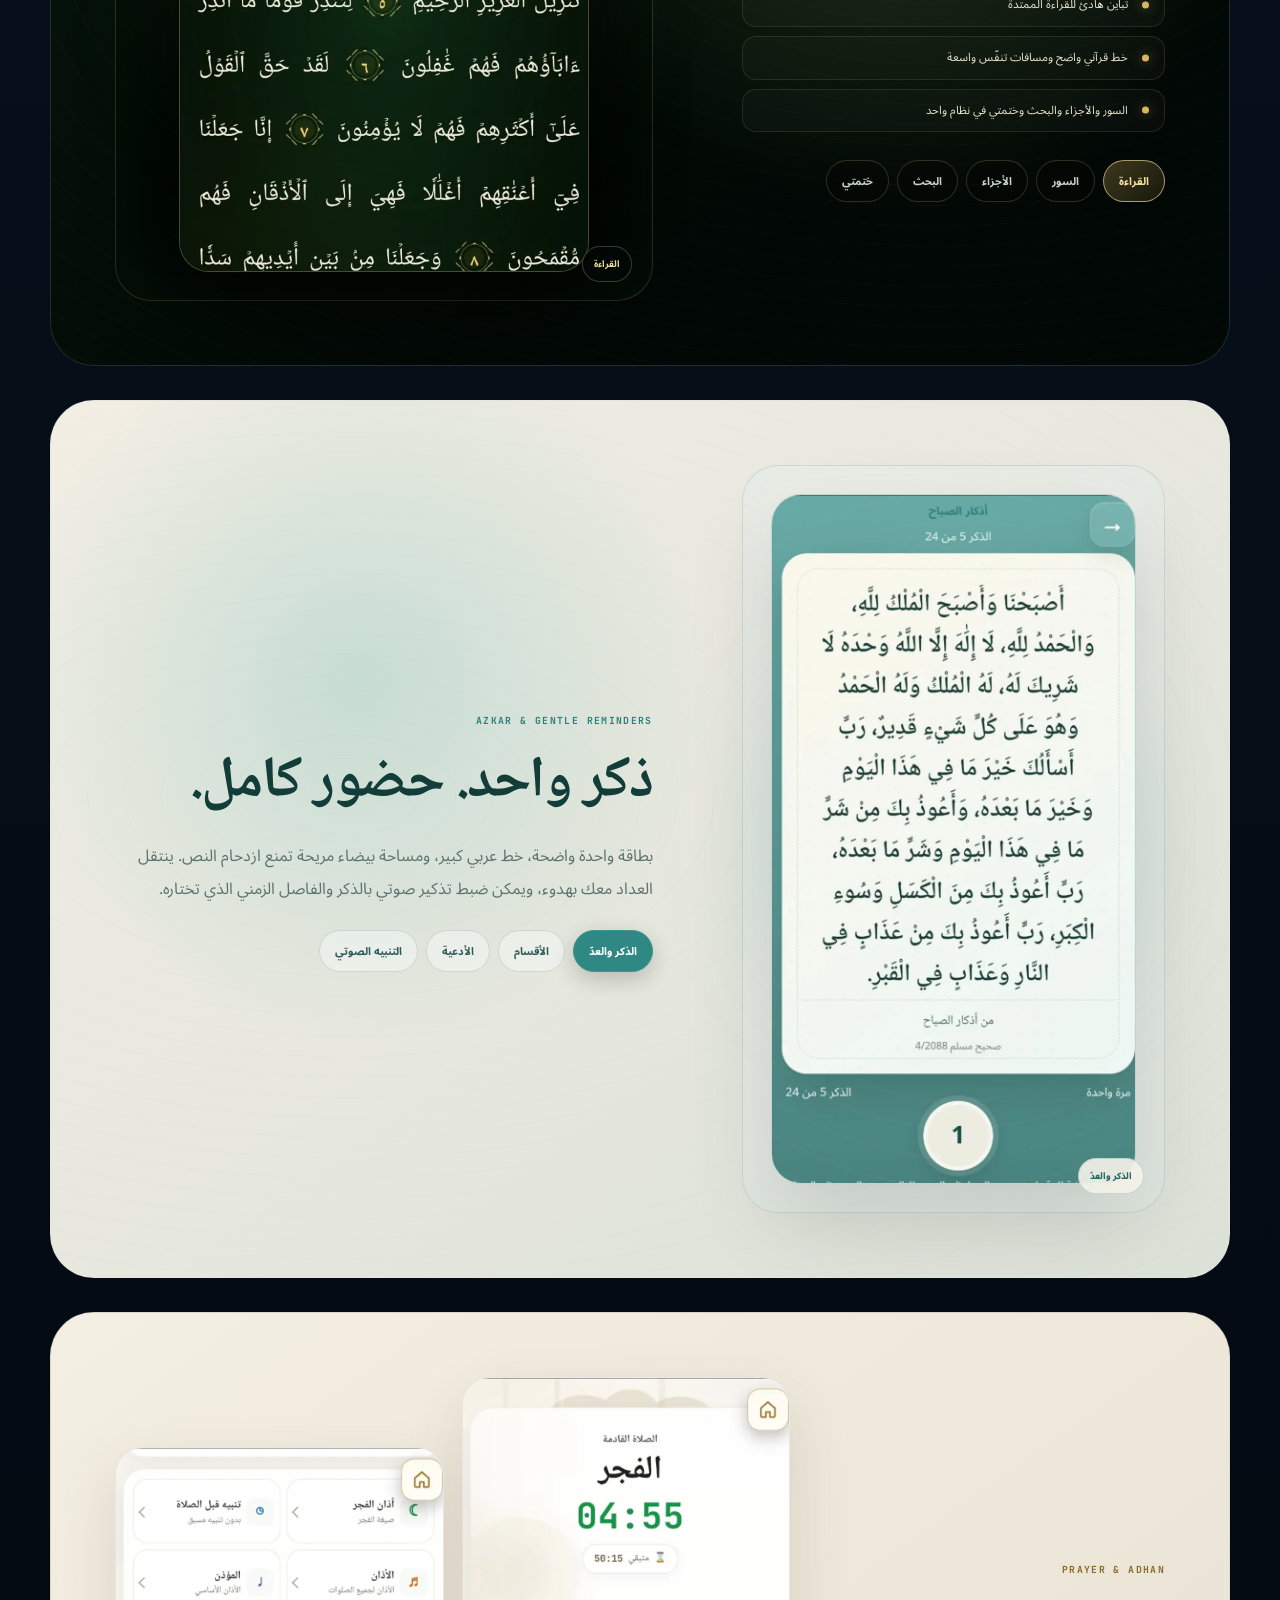
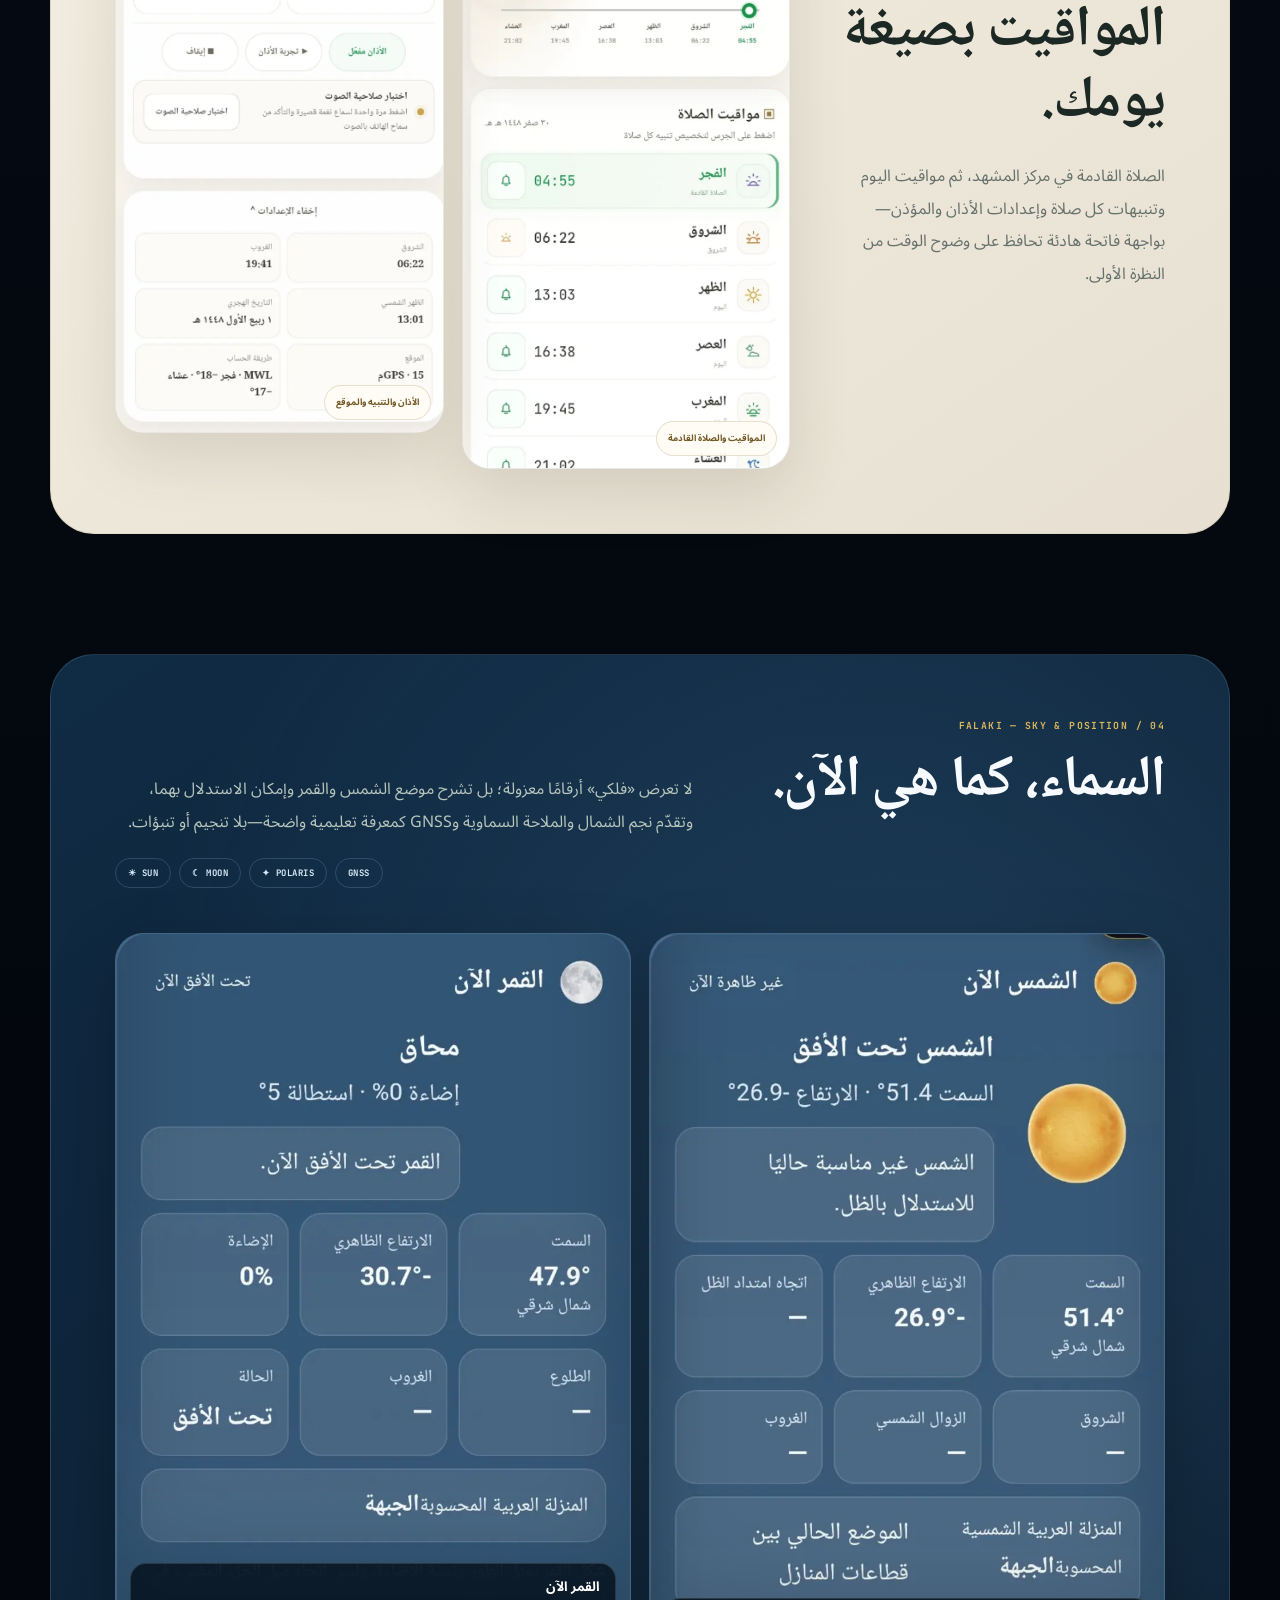
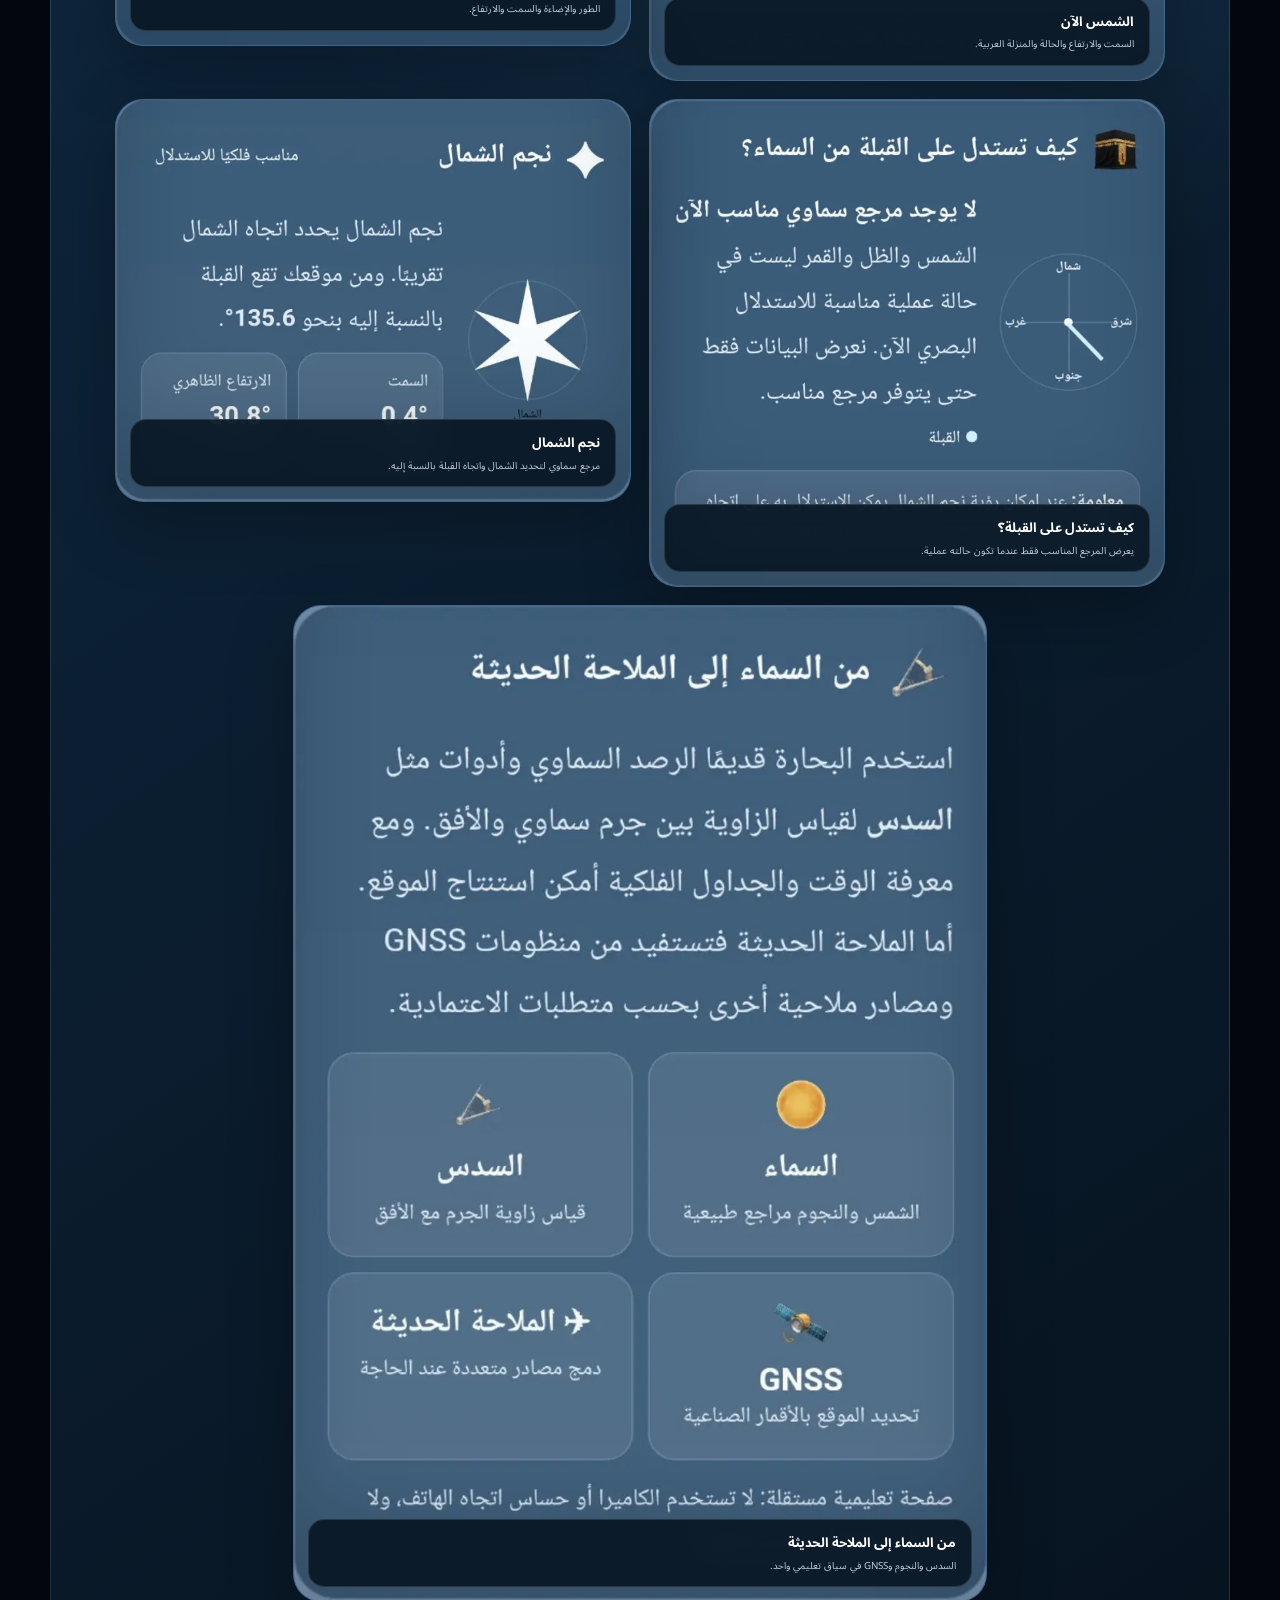
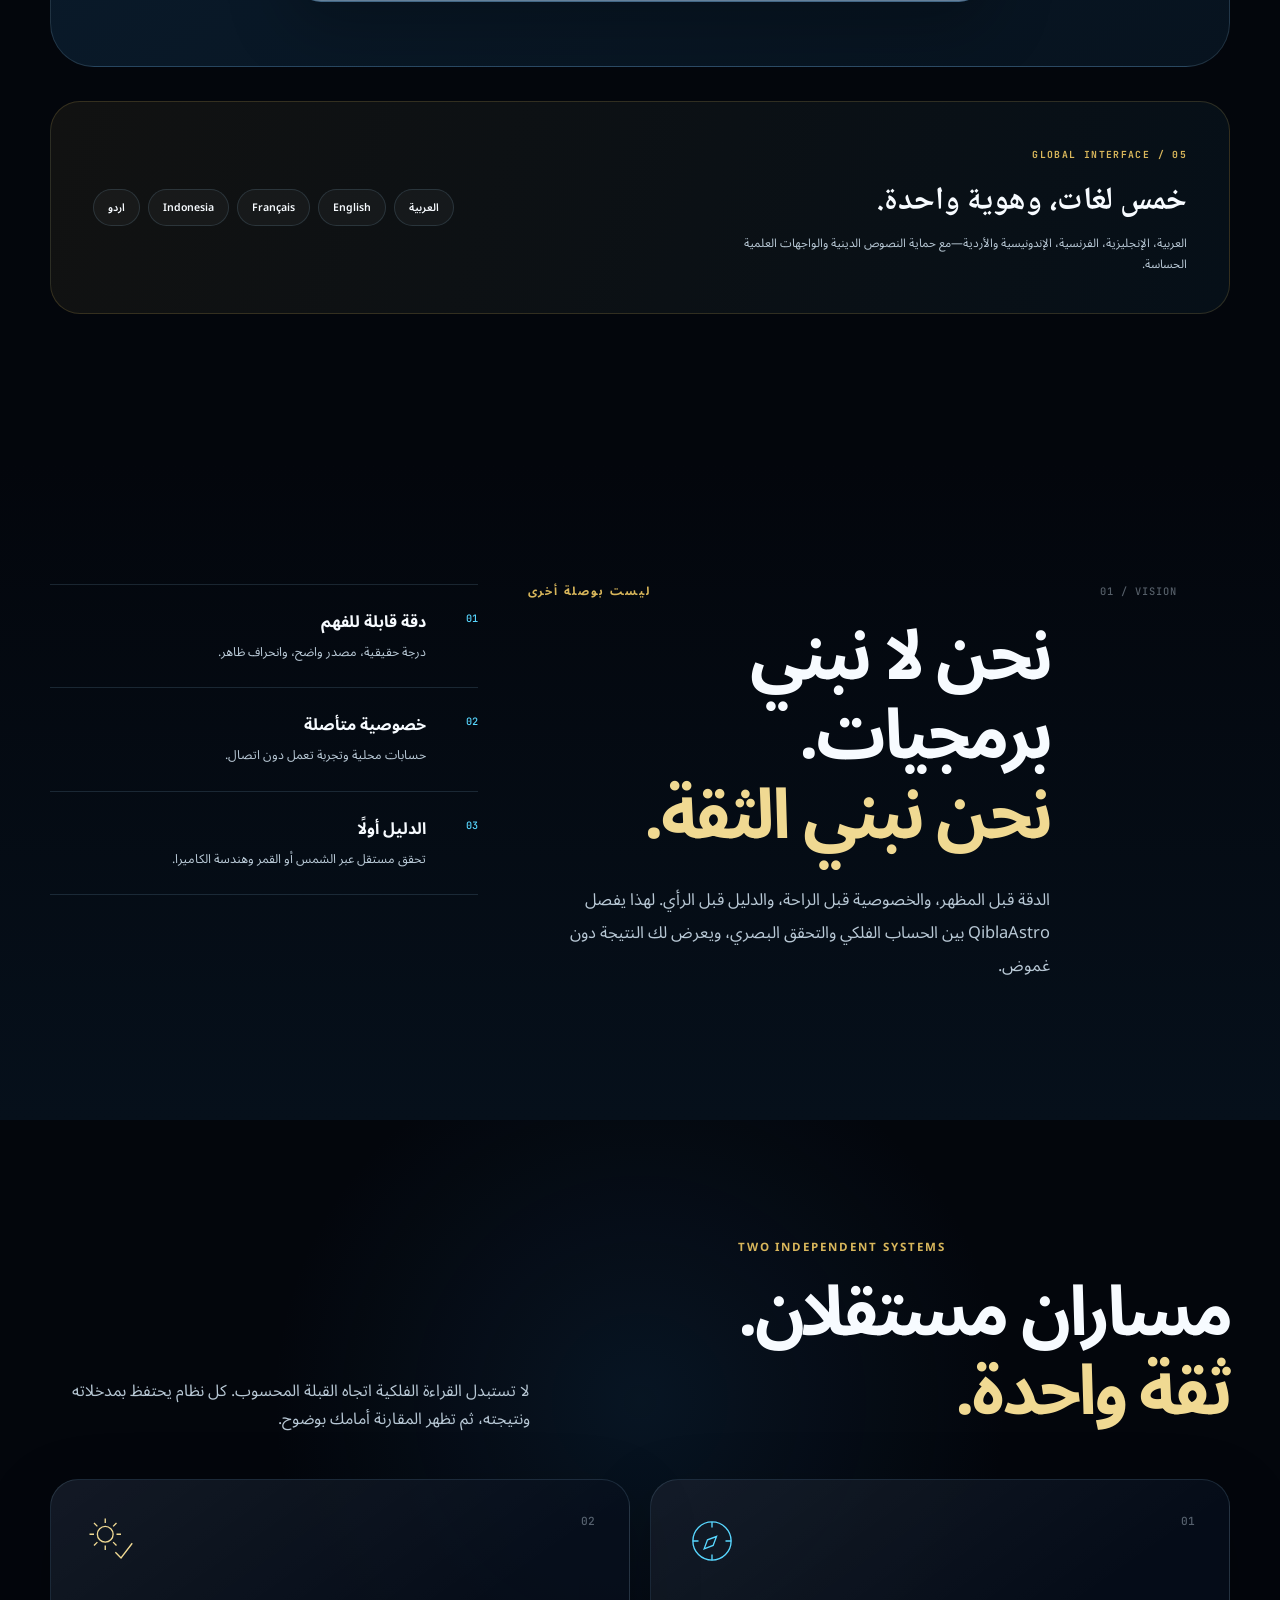
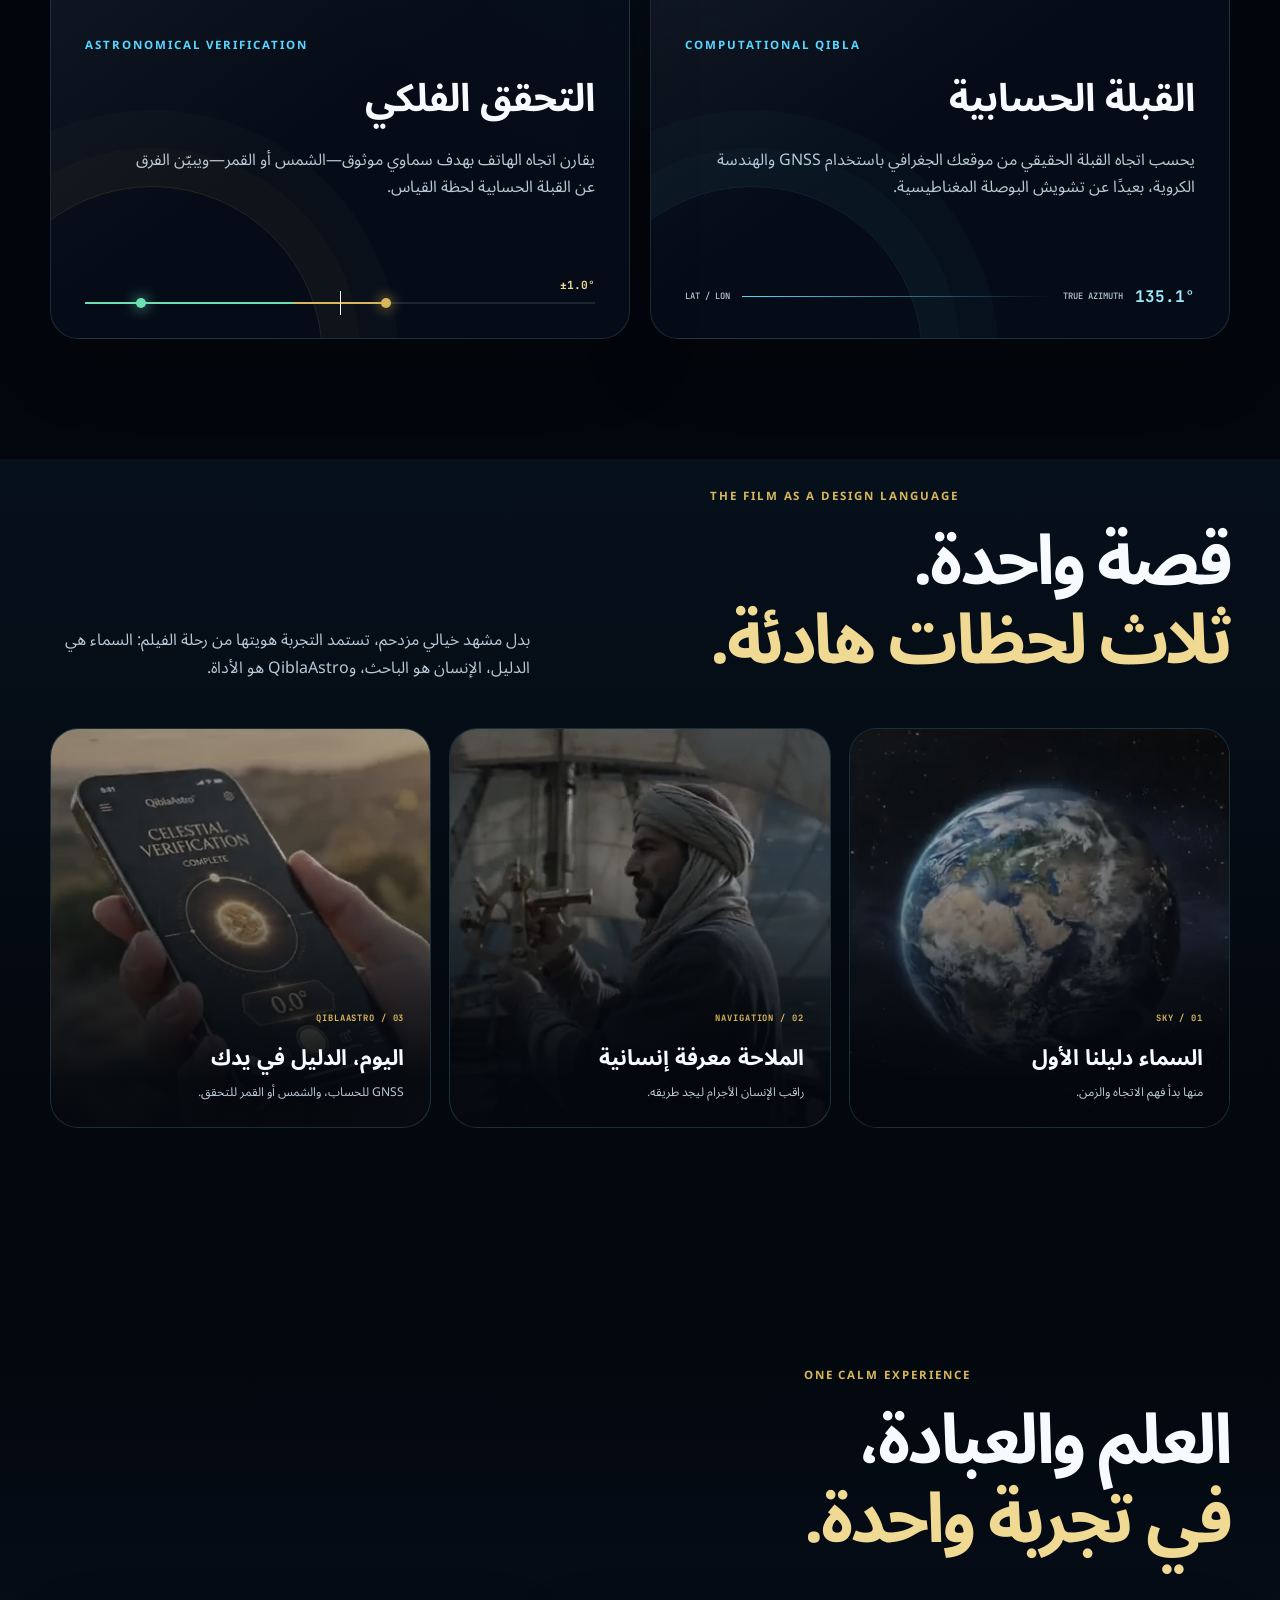
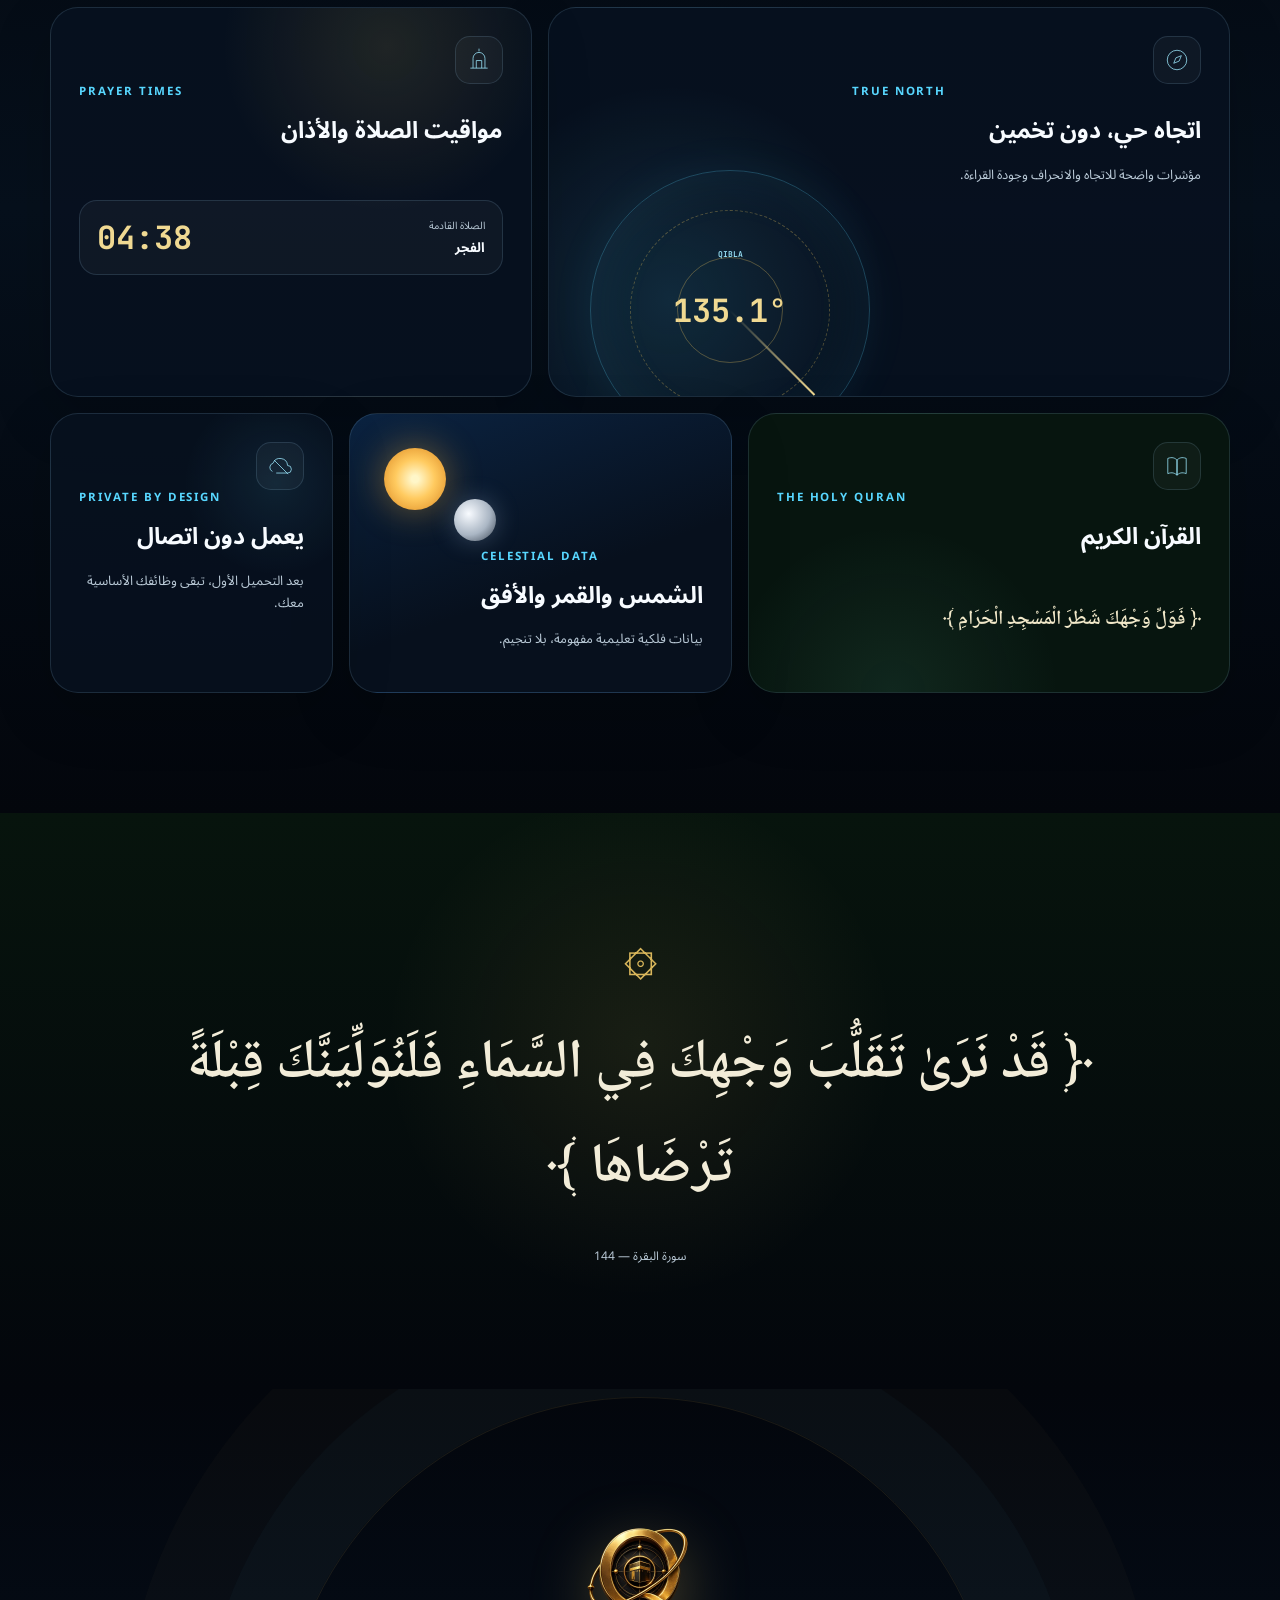
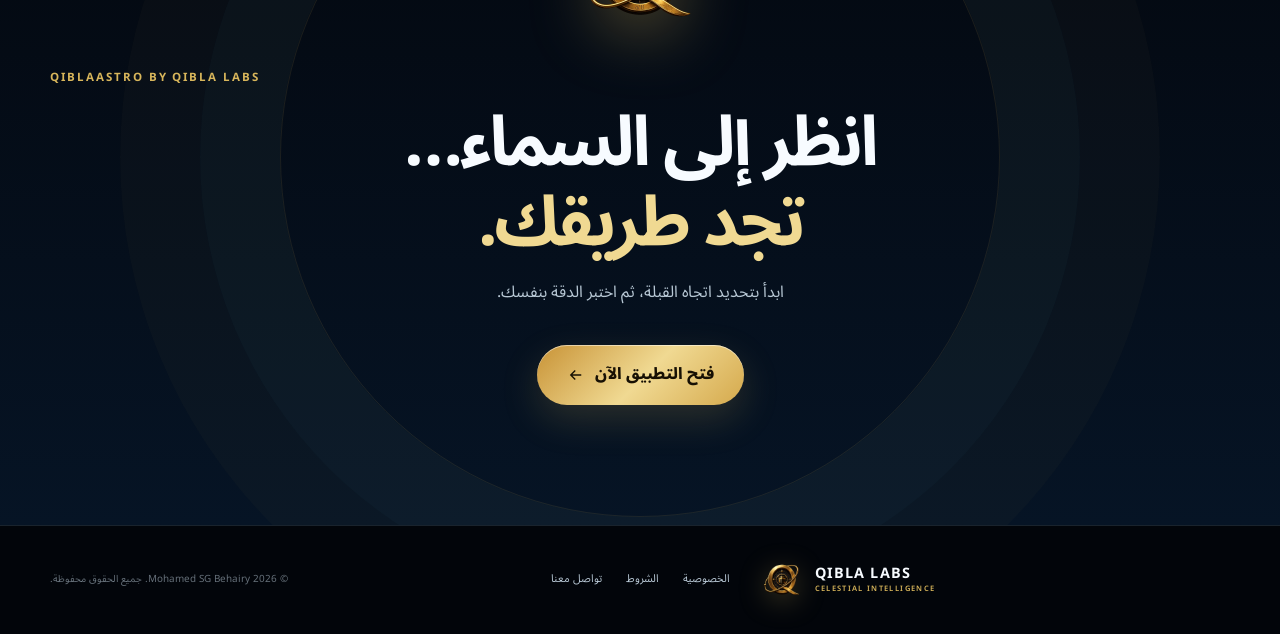
==== commit a9c2923f: "Refresh curated showcase deployment" ====
--- a/index.html
+++ b/index.html
@@ -28,8 +28,8 @@
   <meta name="twitter:description" content="Astronomical Qibla Compass by Qibla Labs.">
   <meta name="twitter:image" content="https://qiblalabs.com/images/qiblalabs-share-v4.png">
 
-  <link rel="stylesheet" href="/assets/styles.css?v=20260813-curated-reading-v4">
-  <script src="/assets/main.js?v=20260813-curated-reading-v4" defer></script>
+  <link rel="stylesheet" href="/assets/styles.css?v=20260813-curated-reading-v5">
+  <script src="/assets/main.js?v=20260813-curated-reading-v5" defer></script>
 </head>
 <body>
   <a class="skip-link" href="#main">تجاوز إلى المحتوى</a>
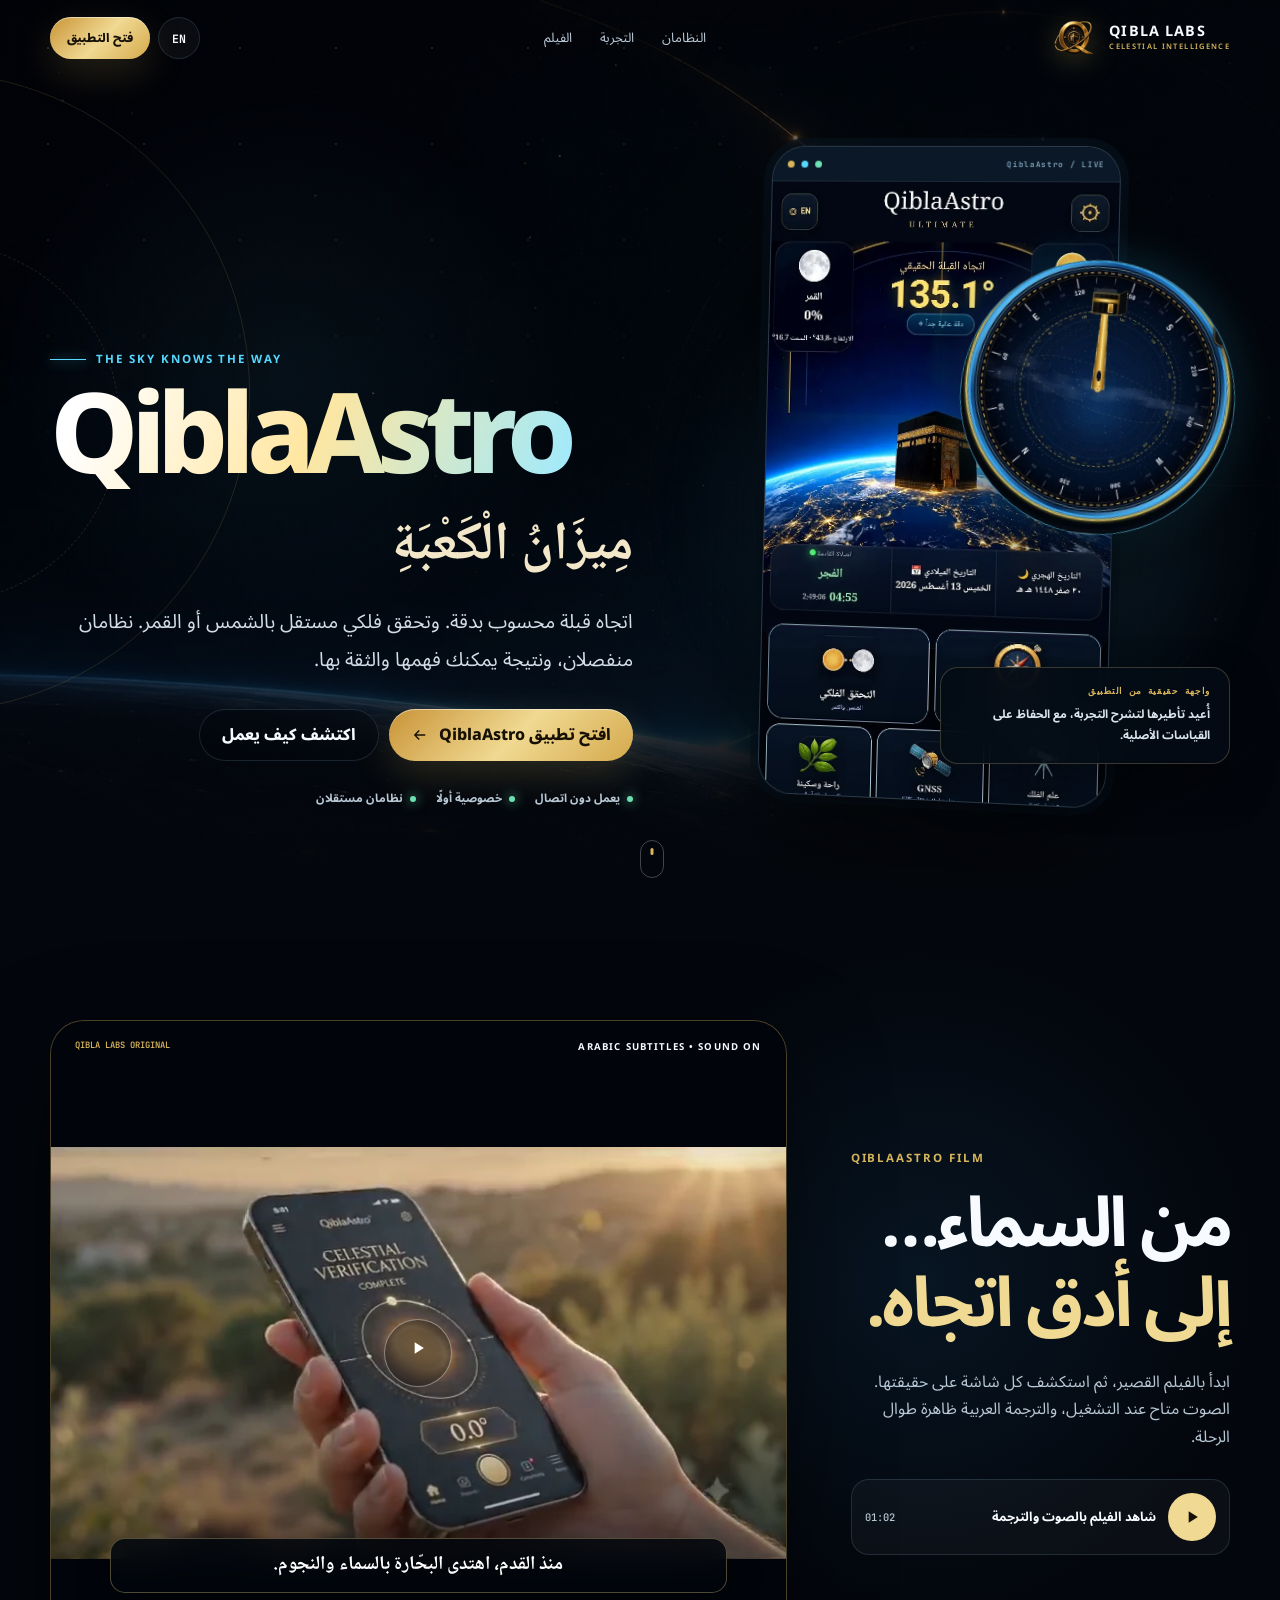
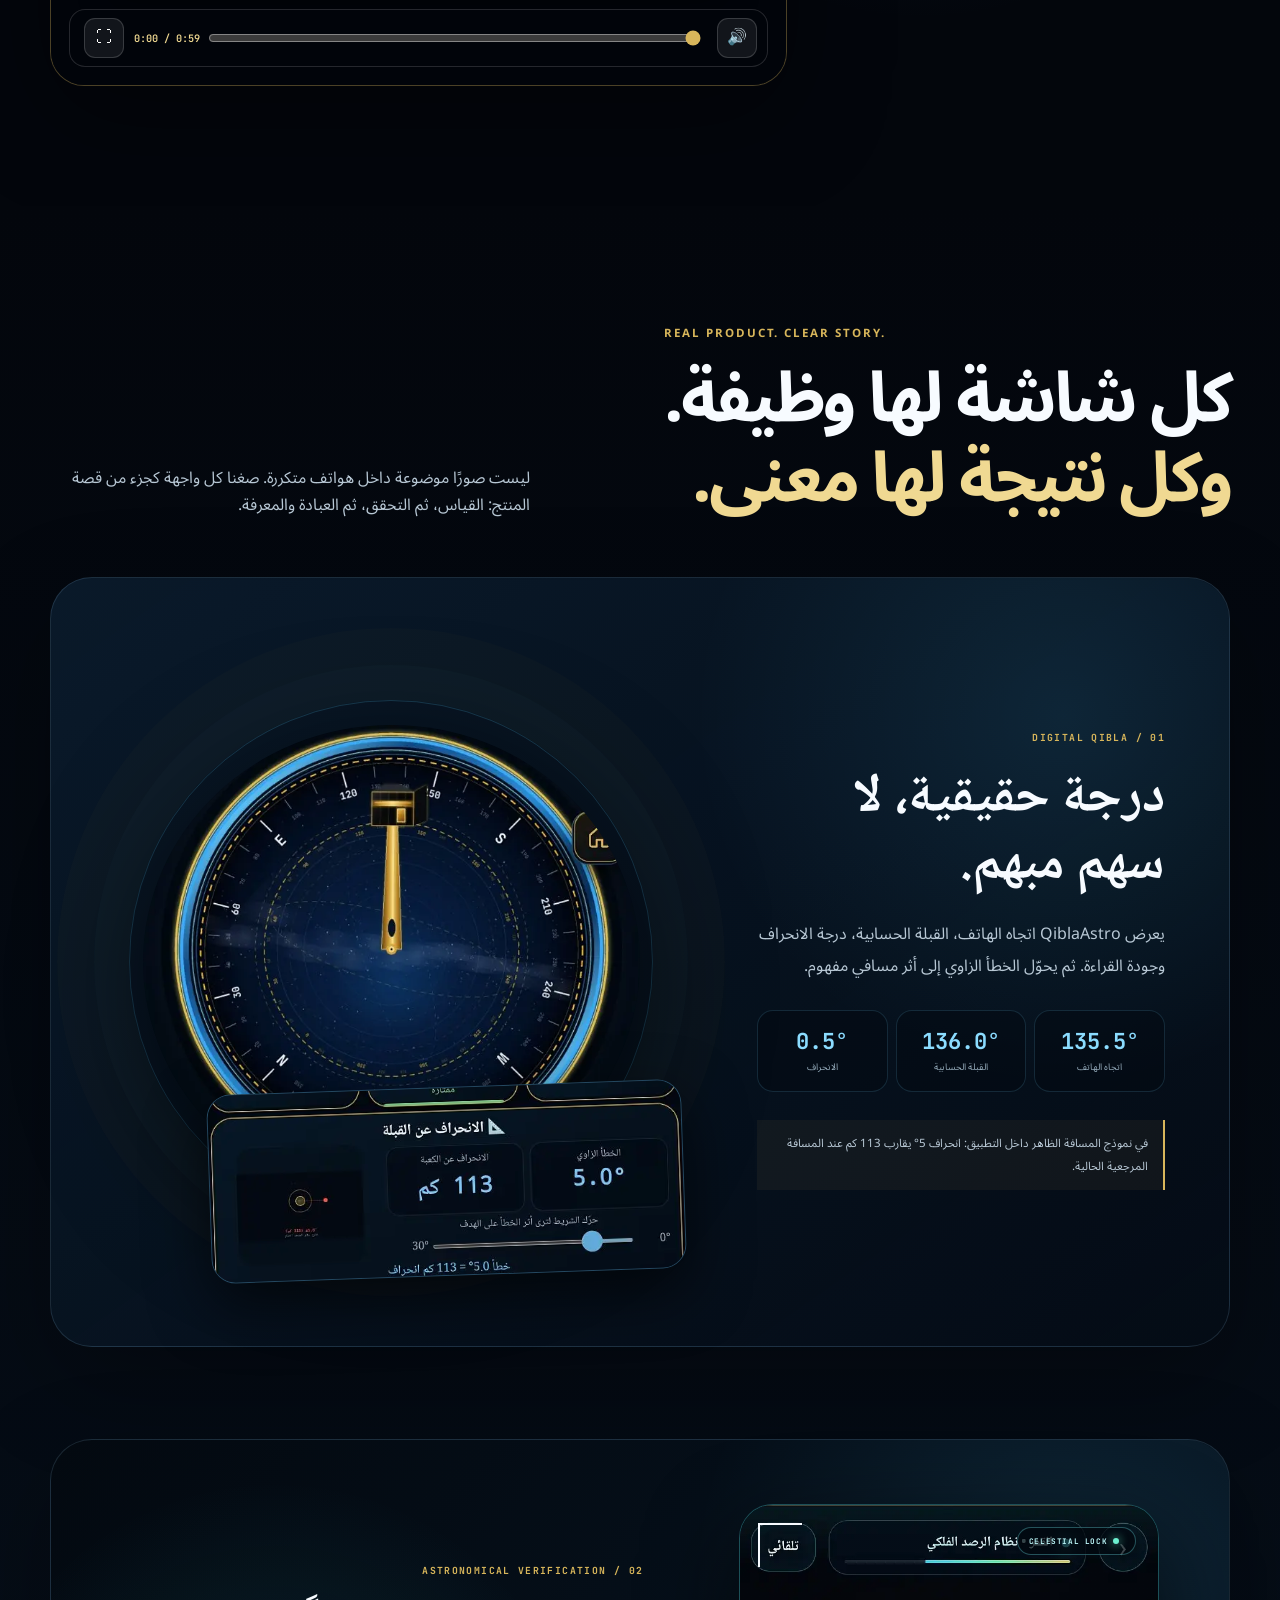
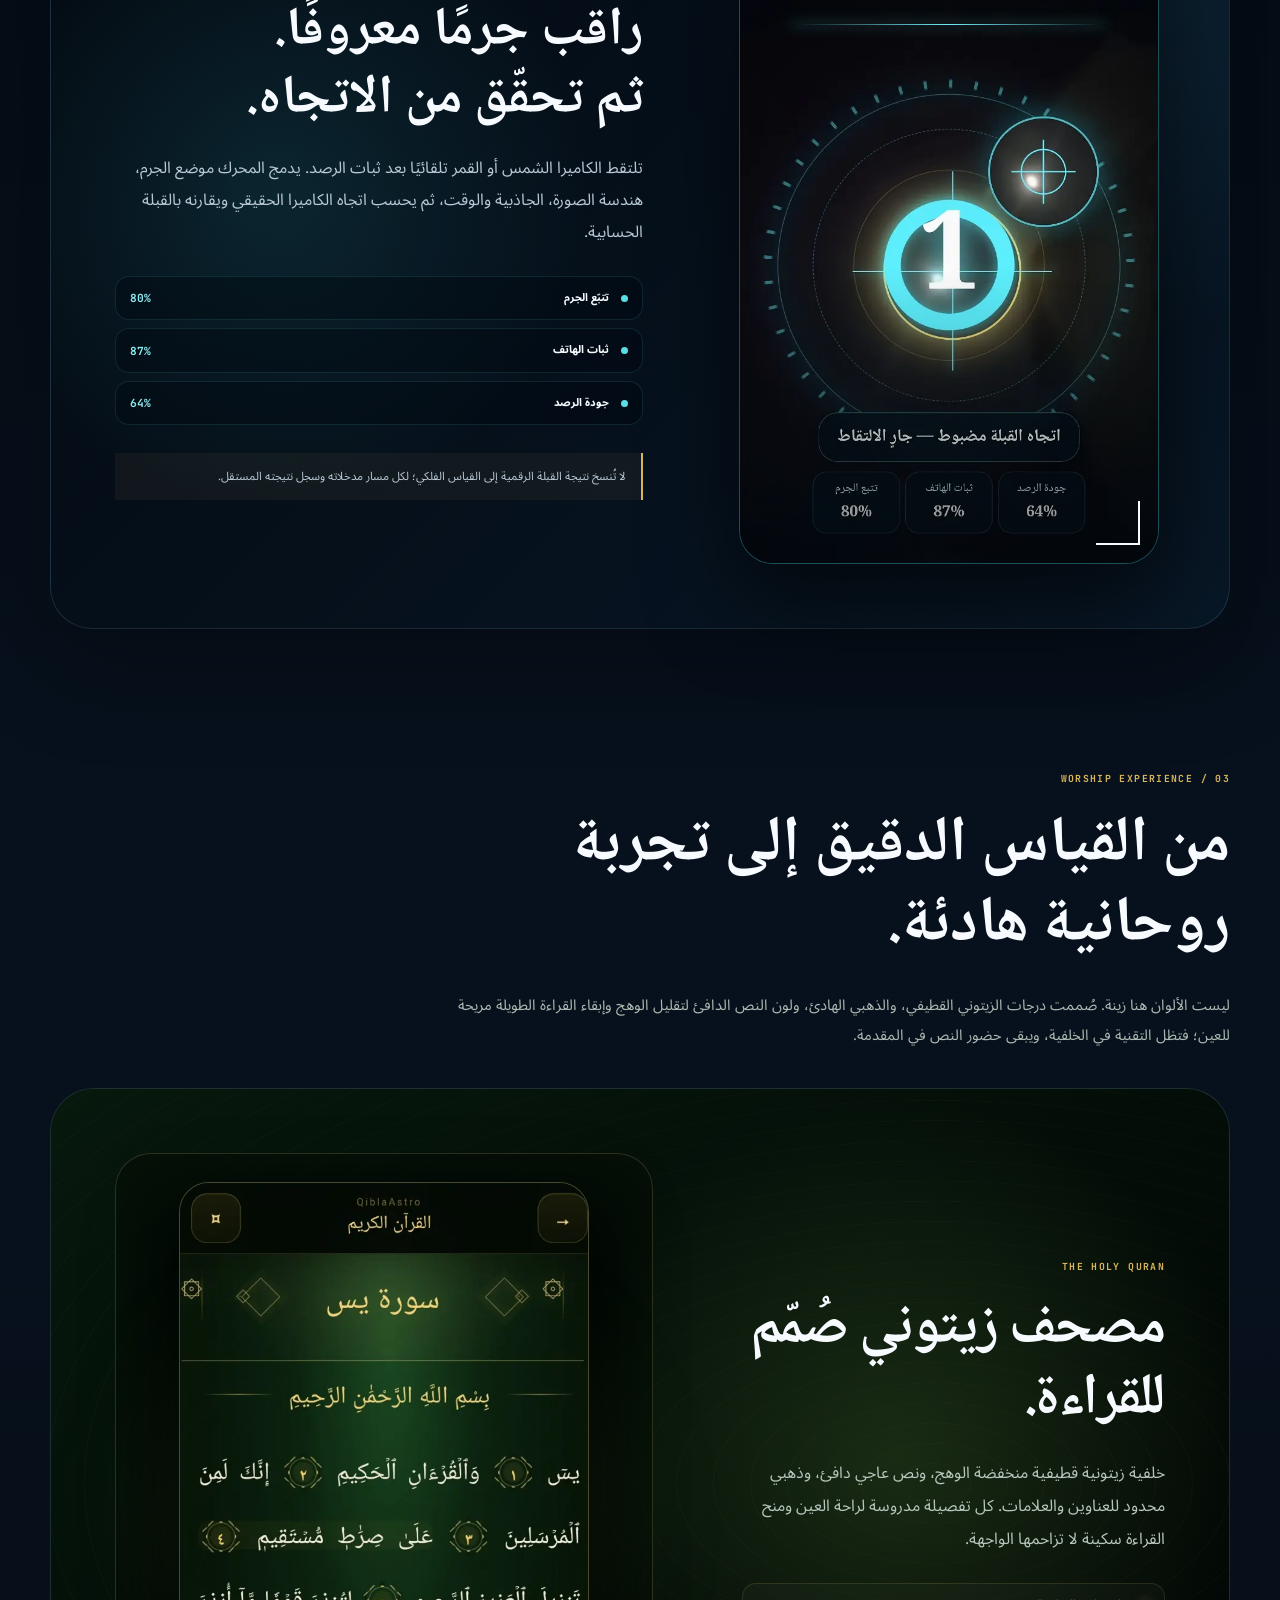
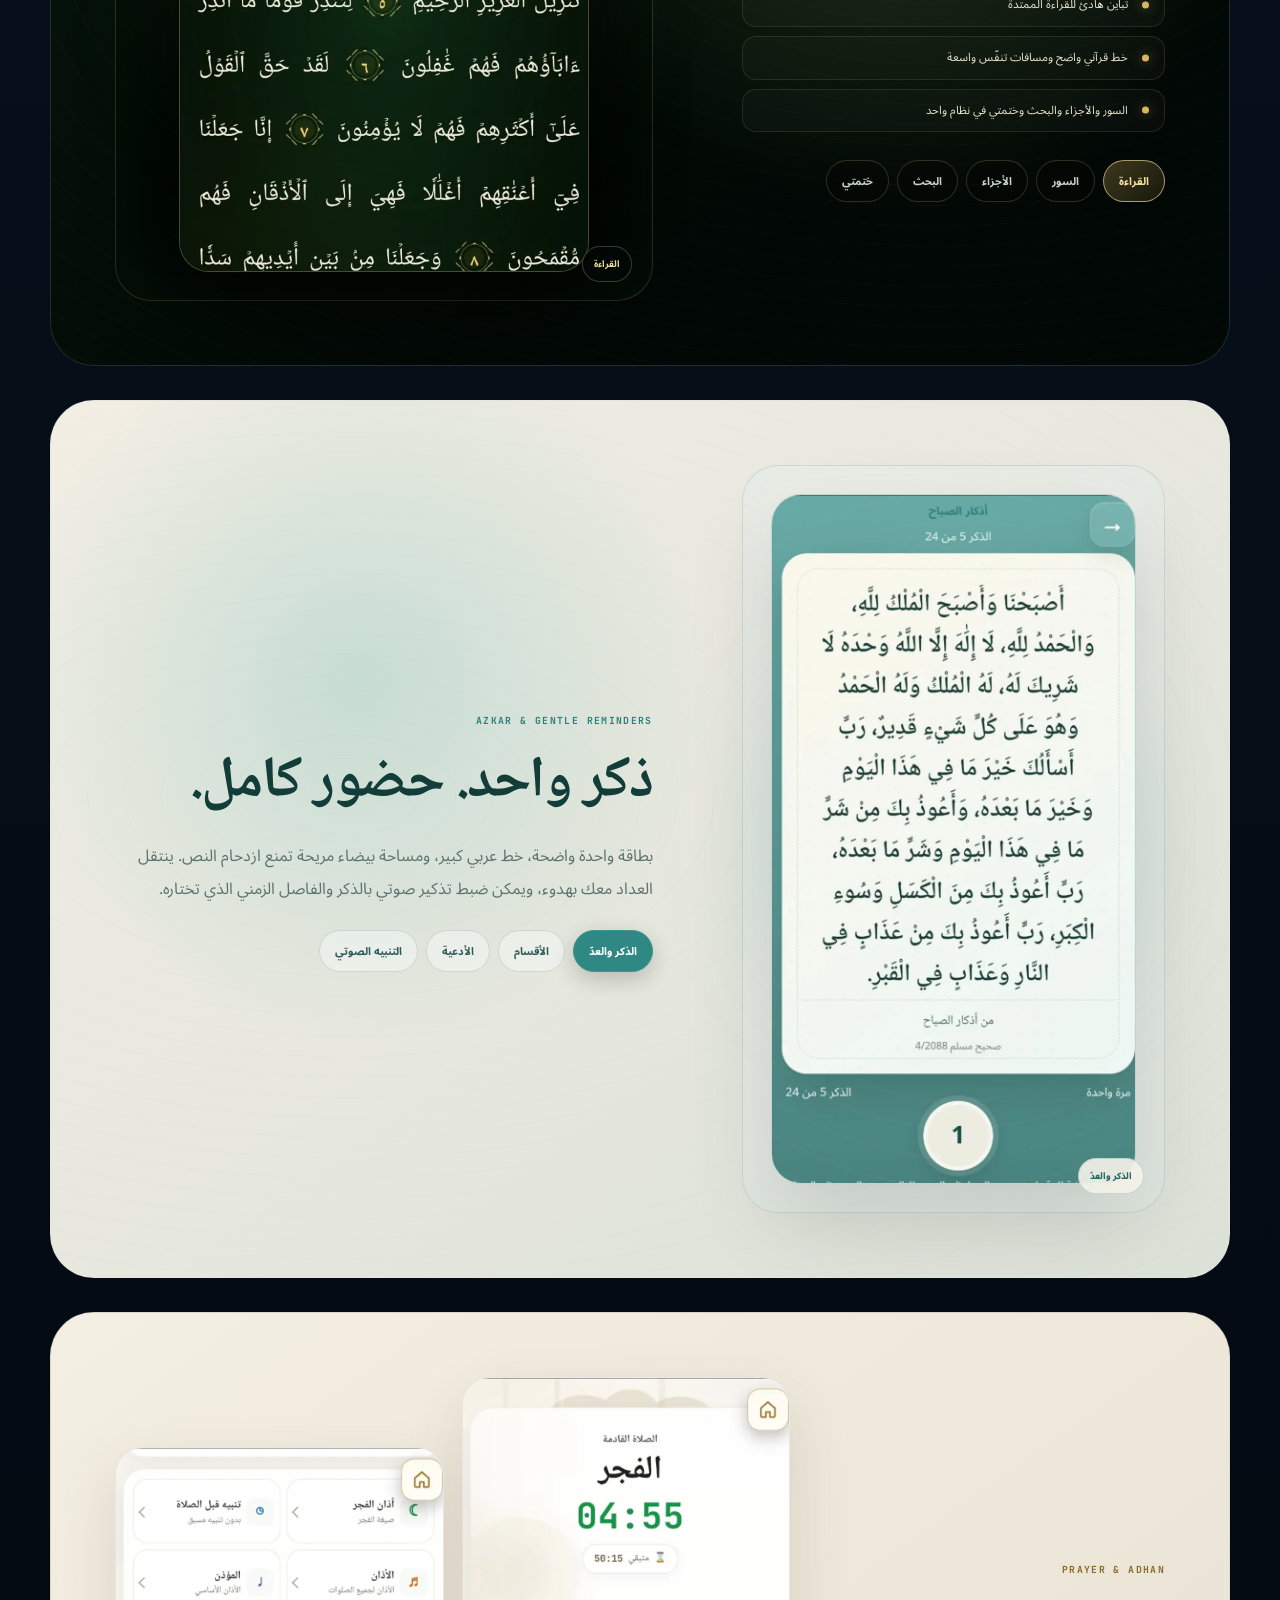
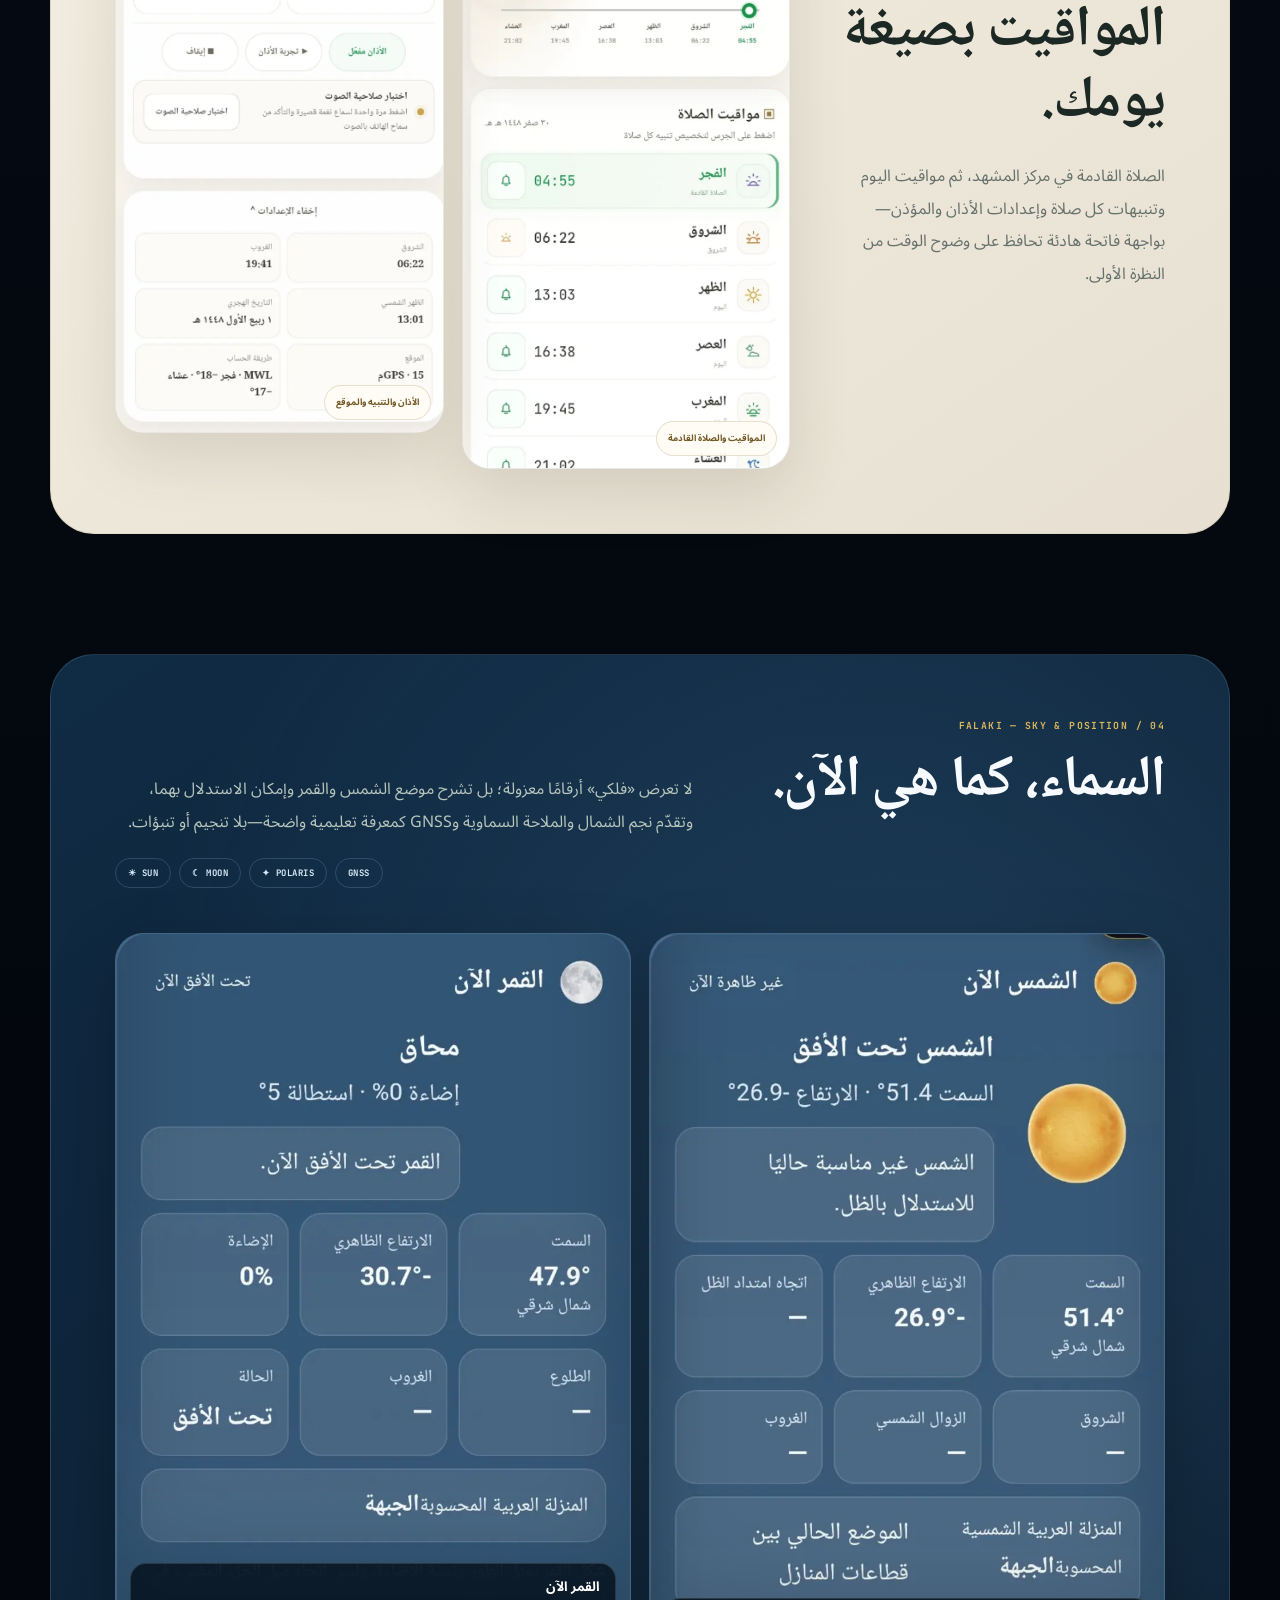
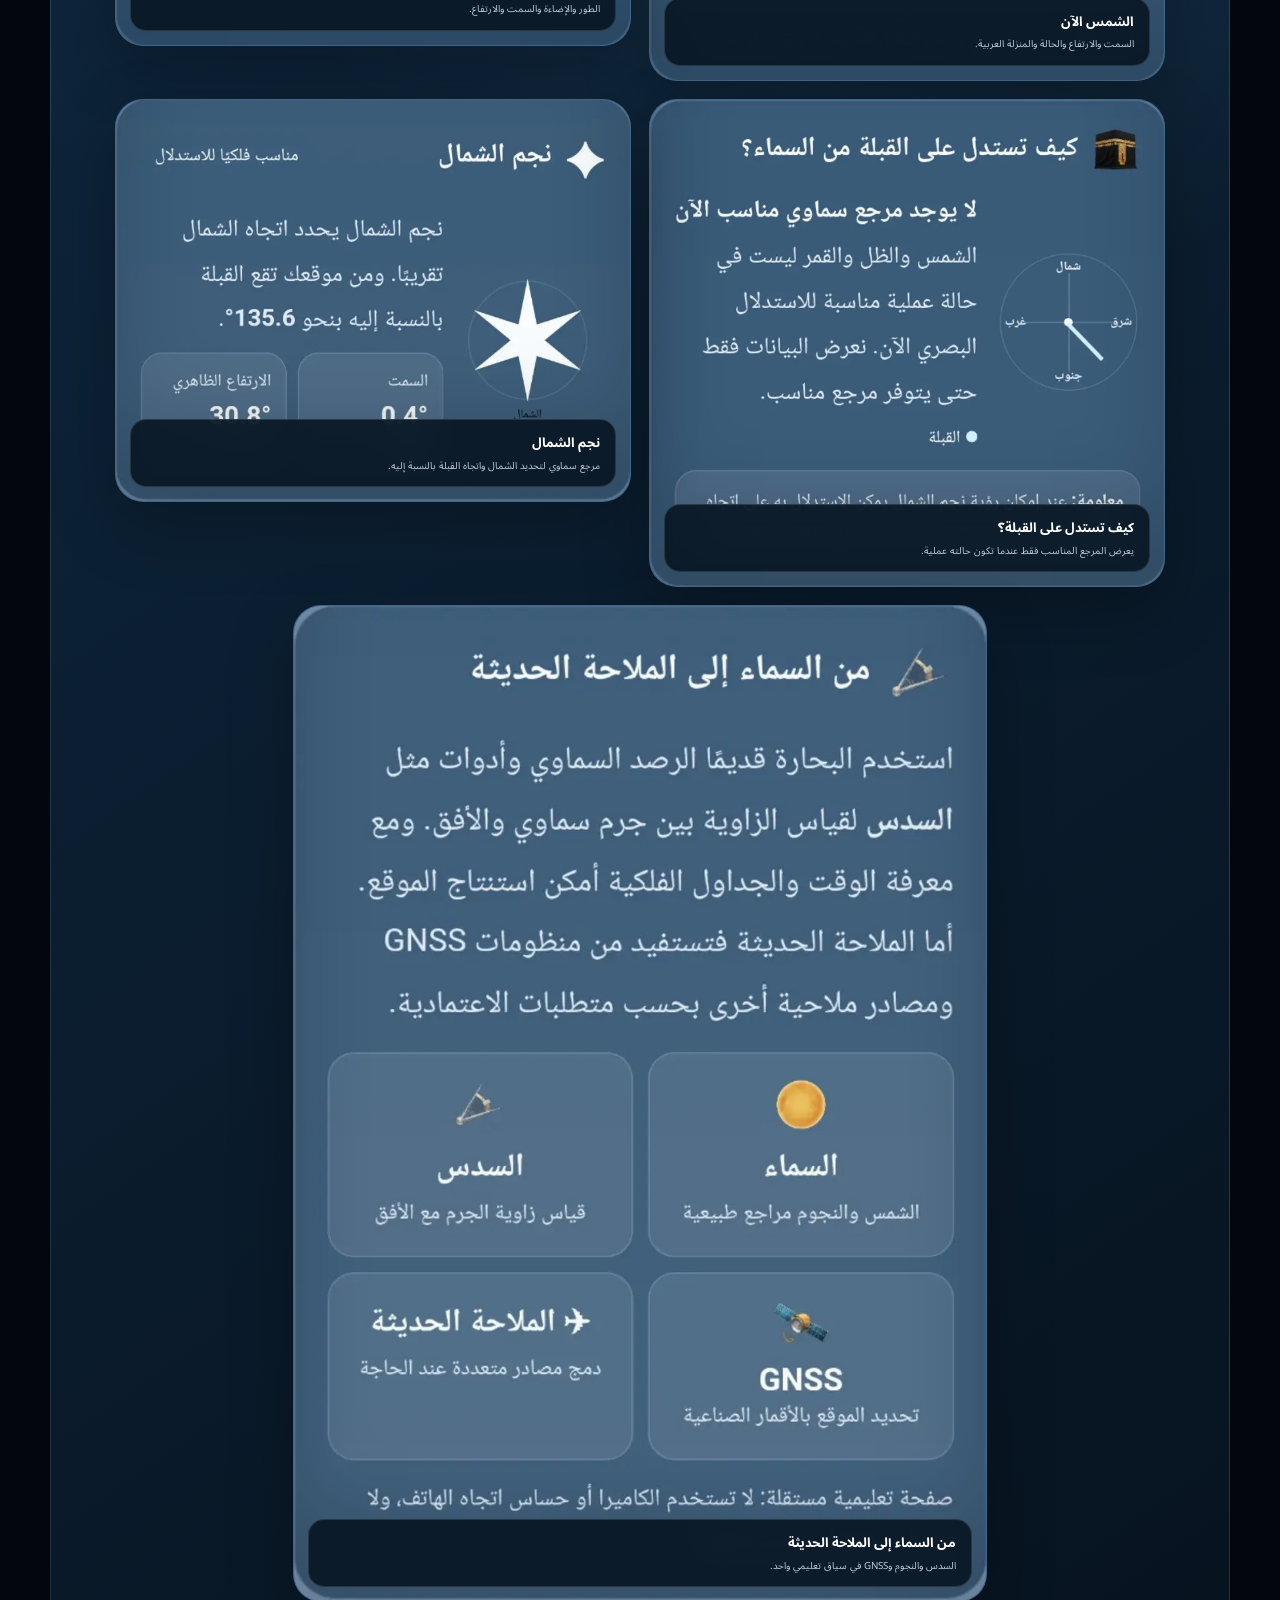
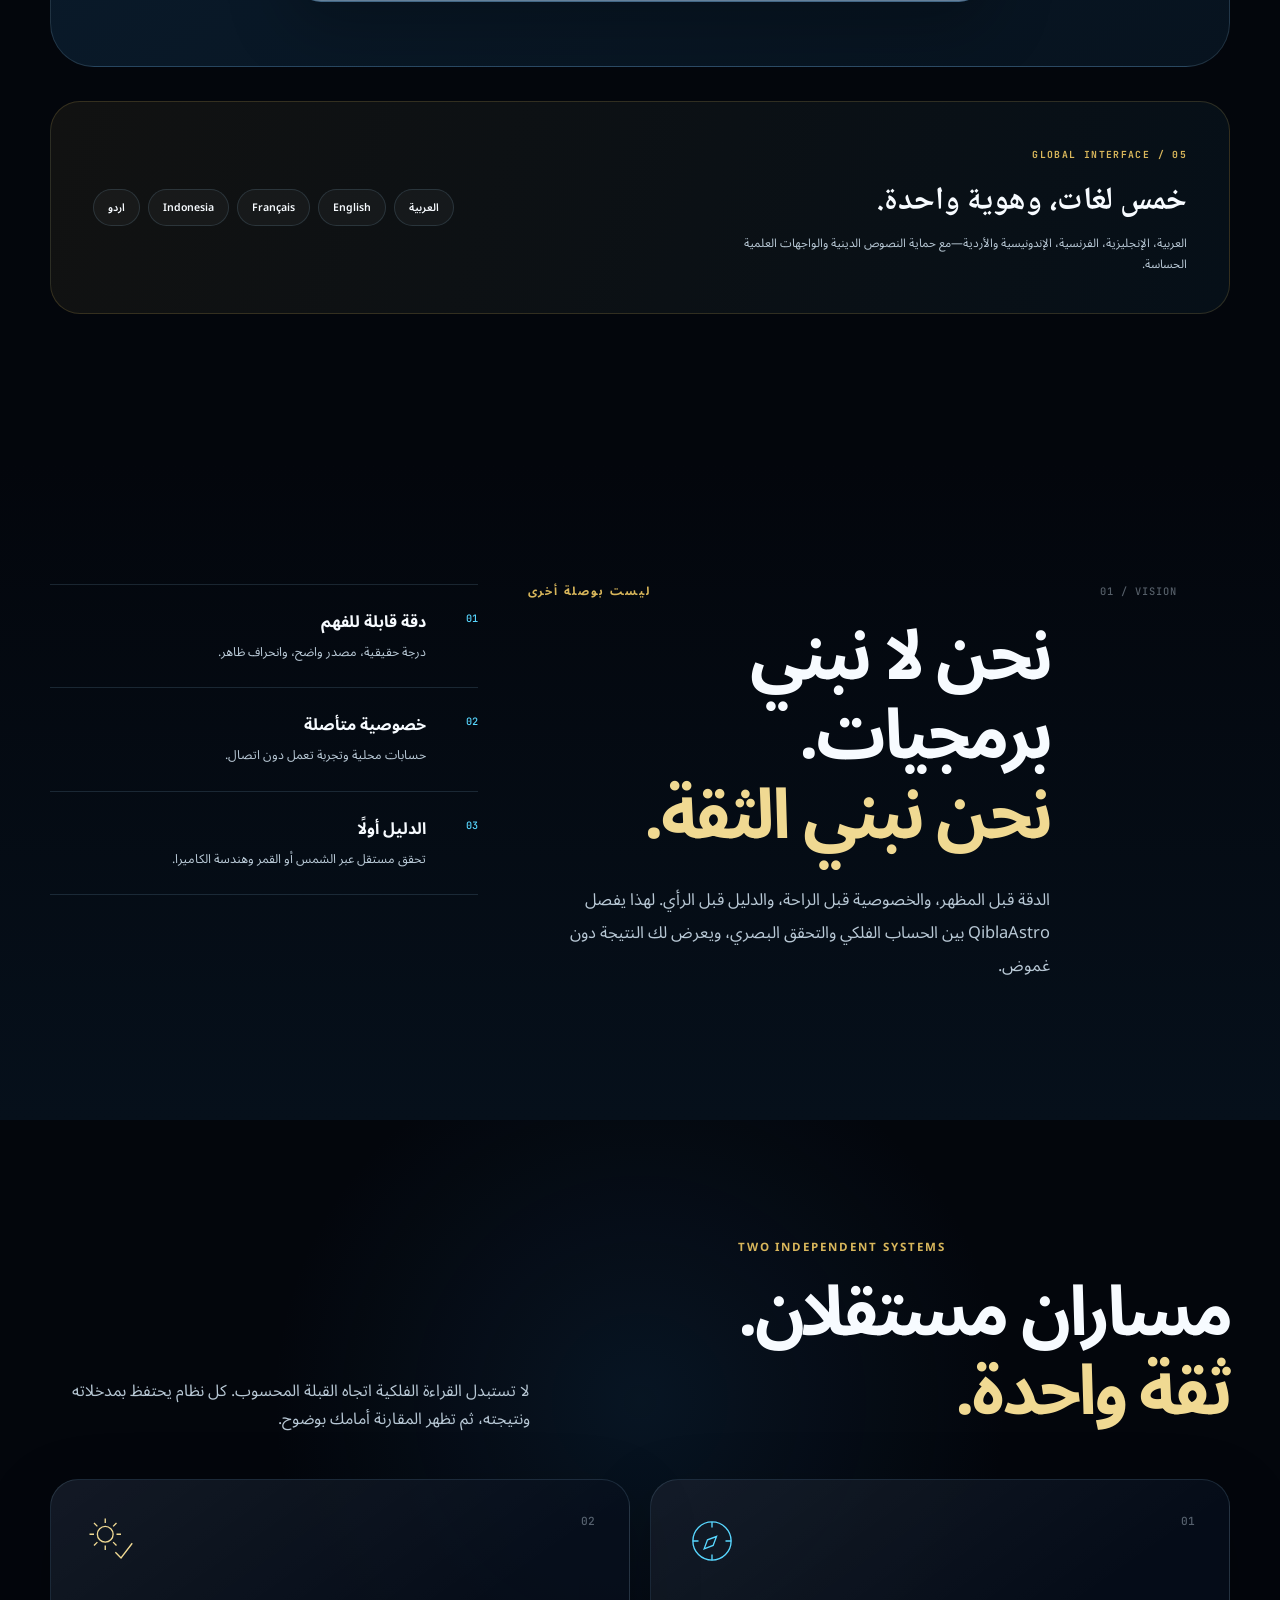
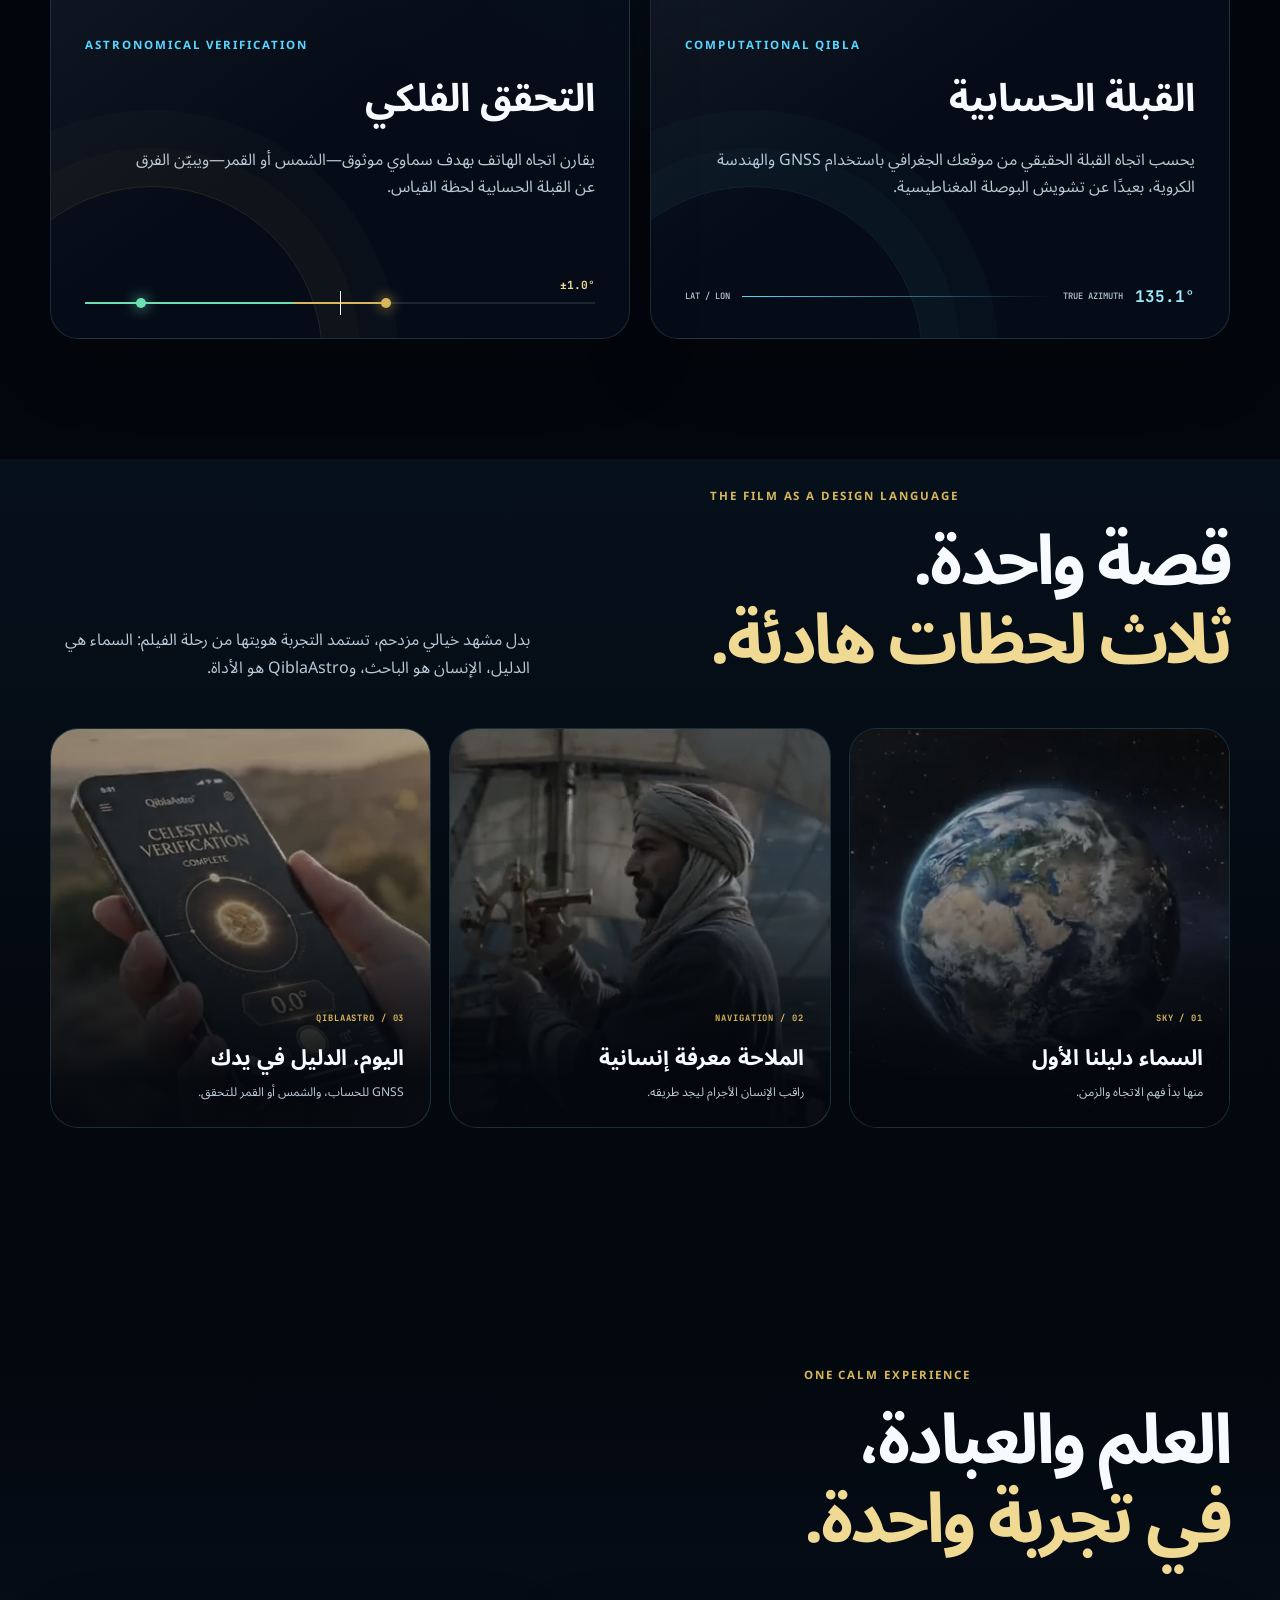
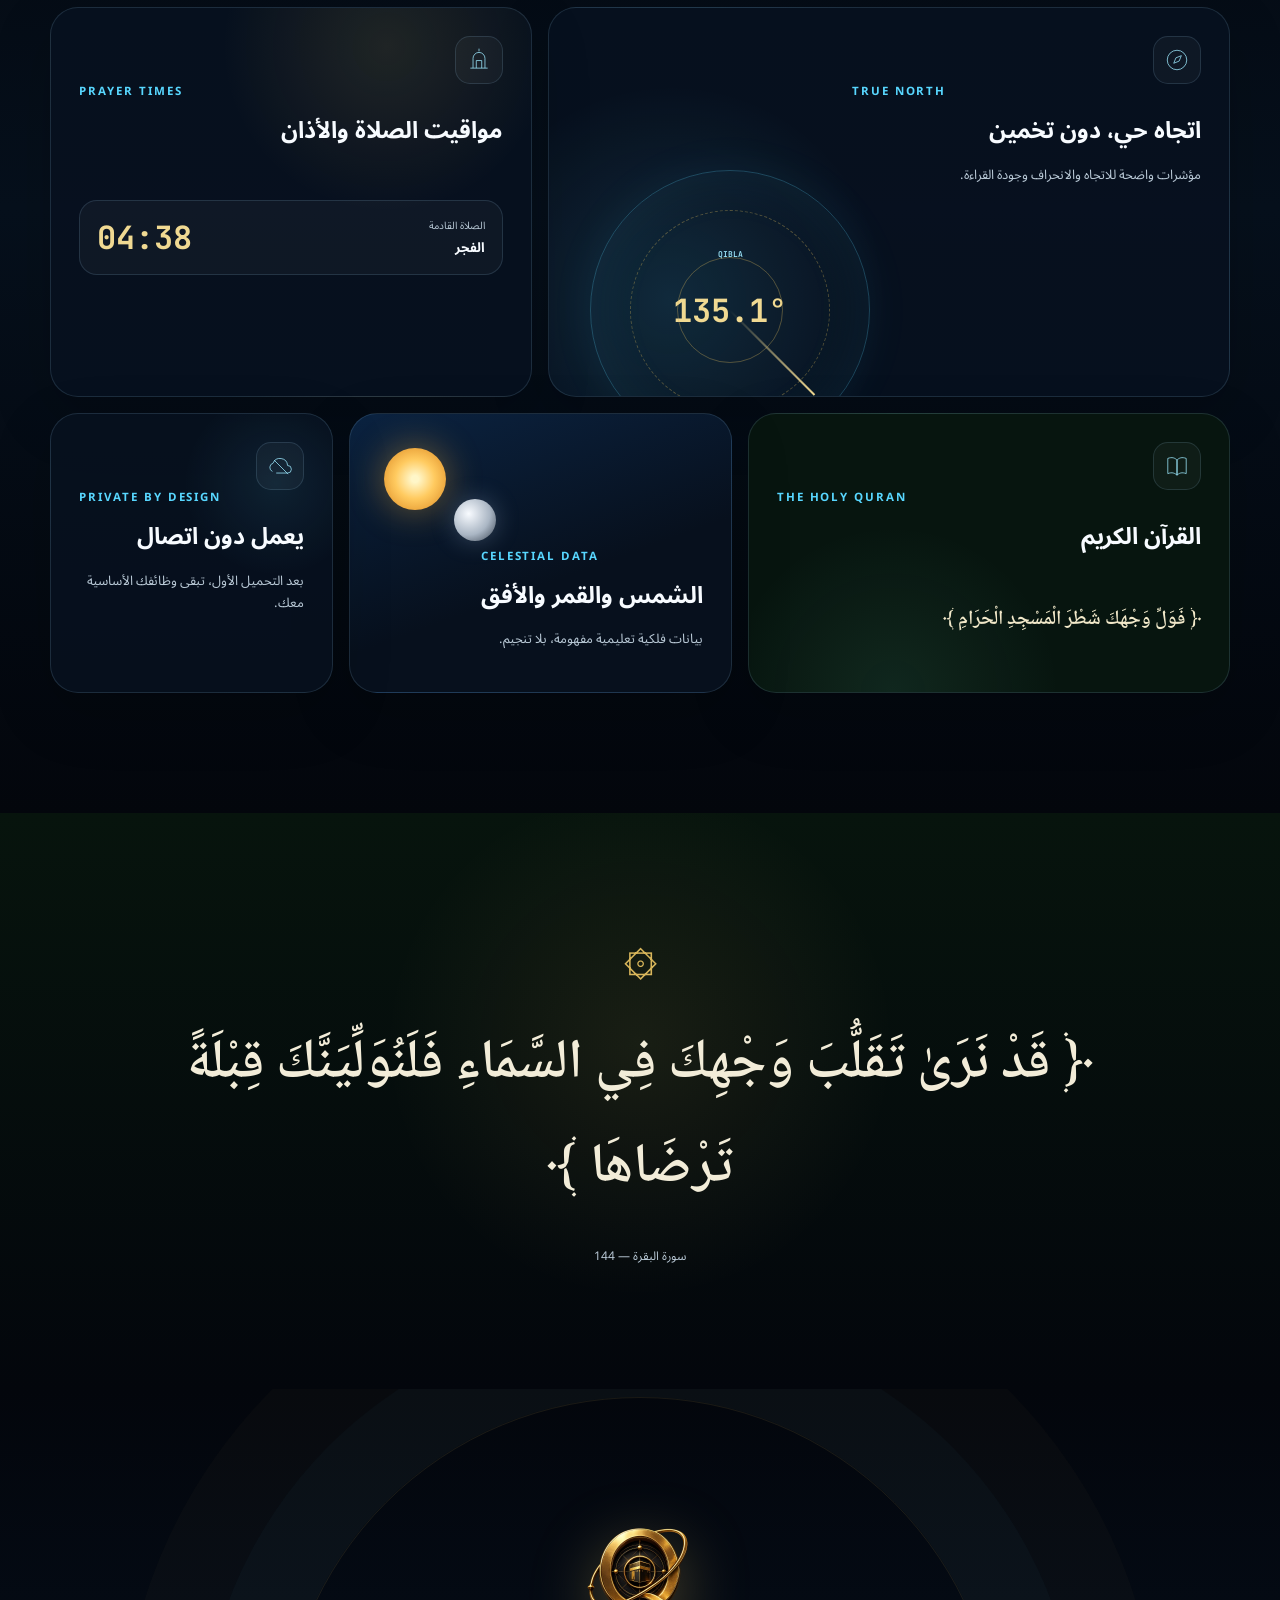
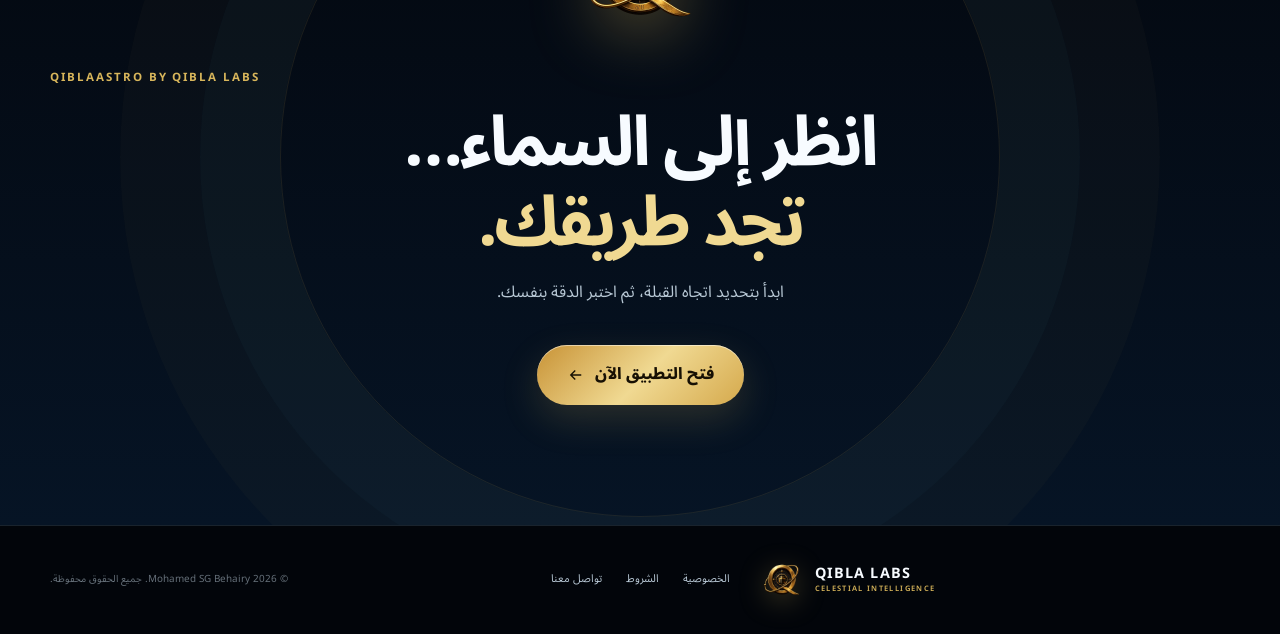
==== commit a865718c: "Improve discovery and contact actions" ====
--- a/index.html
+++ b/index.html
@@ -65,7 +65,7 @@
           <p class="hero-lead" data-i18n="heroLead">اتجاه قبلة محسوب بدقة. وتحقق فلكي مستقل بالشمس أو القمر. نظامان منفصلان، ونتيجة يمكنك فهمها والثقة بها.</p>
           <div class="hero-actions">
             <a class="button button-primary app-link" href="https://app.qiblalabs.com" target="_blank" rel="noopener" aria-label="فتح تطبيق QiblaAstro في نافذة جديدة"><span data-i18n="tryApp">افتح تطبيق QiblaAstro</span><svg viewBox="0 0 24 24" aria-hidden="true"><path d="M5 12h14M13 6l6 6-6 6"/></svg></a>
-            <a class="button button-quiet" href="#systems"><span data-i18n="discover">اكتشف كيف يعمل</span></a>
+            <a class="button button-quiet" href="#film" aria-label="انتقل إلى أول شرح لطريقة عمل QiblaAstro"><span data-i18n="discover">اكتشف كيف يعمل</span></a>
           </div>
           <div class="trust-row" aria-label="مزايا أساسية">
             <span><i></i><b data-i18n="offline">يعمل دون اتصال</b></span>
@@ -299,7 +299,7 @@
   <footer class="footer">
     <div class="container footer-grid">
       <a class="brand" href="#top"><img src="/images/logo-web.webp" width="44" height="44" alt=""><span><strong>QIBLA LABS</strong><small>CELESTIAL INTELLIGENCE</small></span></a>
-      <nav aria-label="روابط قانونية"><a href="/privacy.html" data-i18n="privacyPolicy">الخصوصية</a><a href="/terms.html" data-i18n="terms">الشروط</a><a href="mailto:hello@qiblalabs.com" data-i18n="contact">تواصل معنا</a></nav>
+      <nav aria-label="روابط قانونية"><a href="/privacy.html" data-i18n="privacyPolicy">الخصوصية</a><a href="/terms.html" data-i18n="terms">الشروط</a><a href="mailto:hello@qiblalabs.com?subject=%D8%B1%D8%B3%D8%A7%D9%84%D8%A9%20%D9%85%D9%86%20%D9%85%D9%88%D9%82%D8%B9%20Qibla%20Labs&amp;body=%D8%A7%D9%84%D8%B3%D9%84%D8%A7%D9%85%20%D8%B9%D9%84%D9%8A%D9%83%D9%85%D8%8C%0A%0A%D8%A3%D8%B1%D8%BA%D8%A8%20%D9%81%D9%8A%20%D8%A7%D9%84%D8%AA%D9%88%D8%A7%D8%B5%D9%84%20%D9%85%D8%B9%20%D9%81%D8%B1%D9%8A%D9%82%20Qibla%20Labs%20%D8%A8%D8%AE%D8%B5%D9%88%D8%B5%3A%0A%0A" data-i18n="contact" aria-label="راسل Qibla Labs عبر البريد الإلكتروني">تواصل معنا</a></nav>
       <p>© 2026 Mohamed SG Behairy. <span data-i18n="rights">جميع الحقوق محفوظة.</span></p>
     </div>
   </footer>
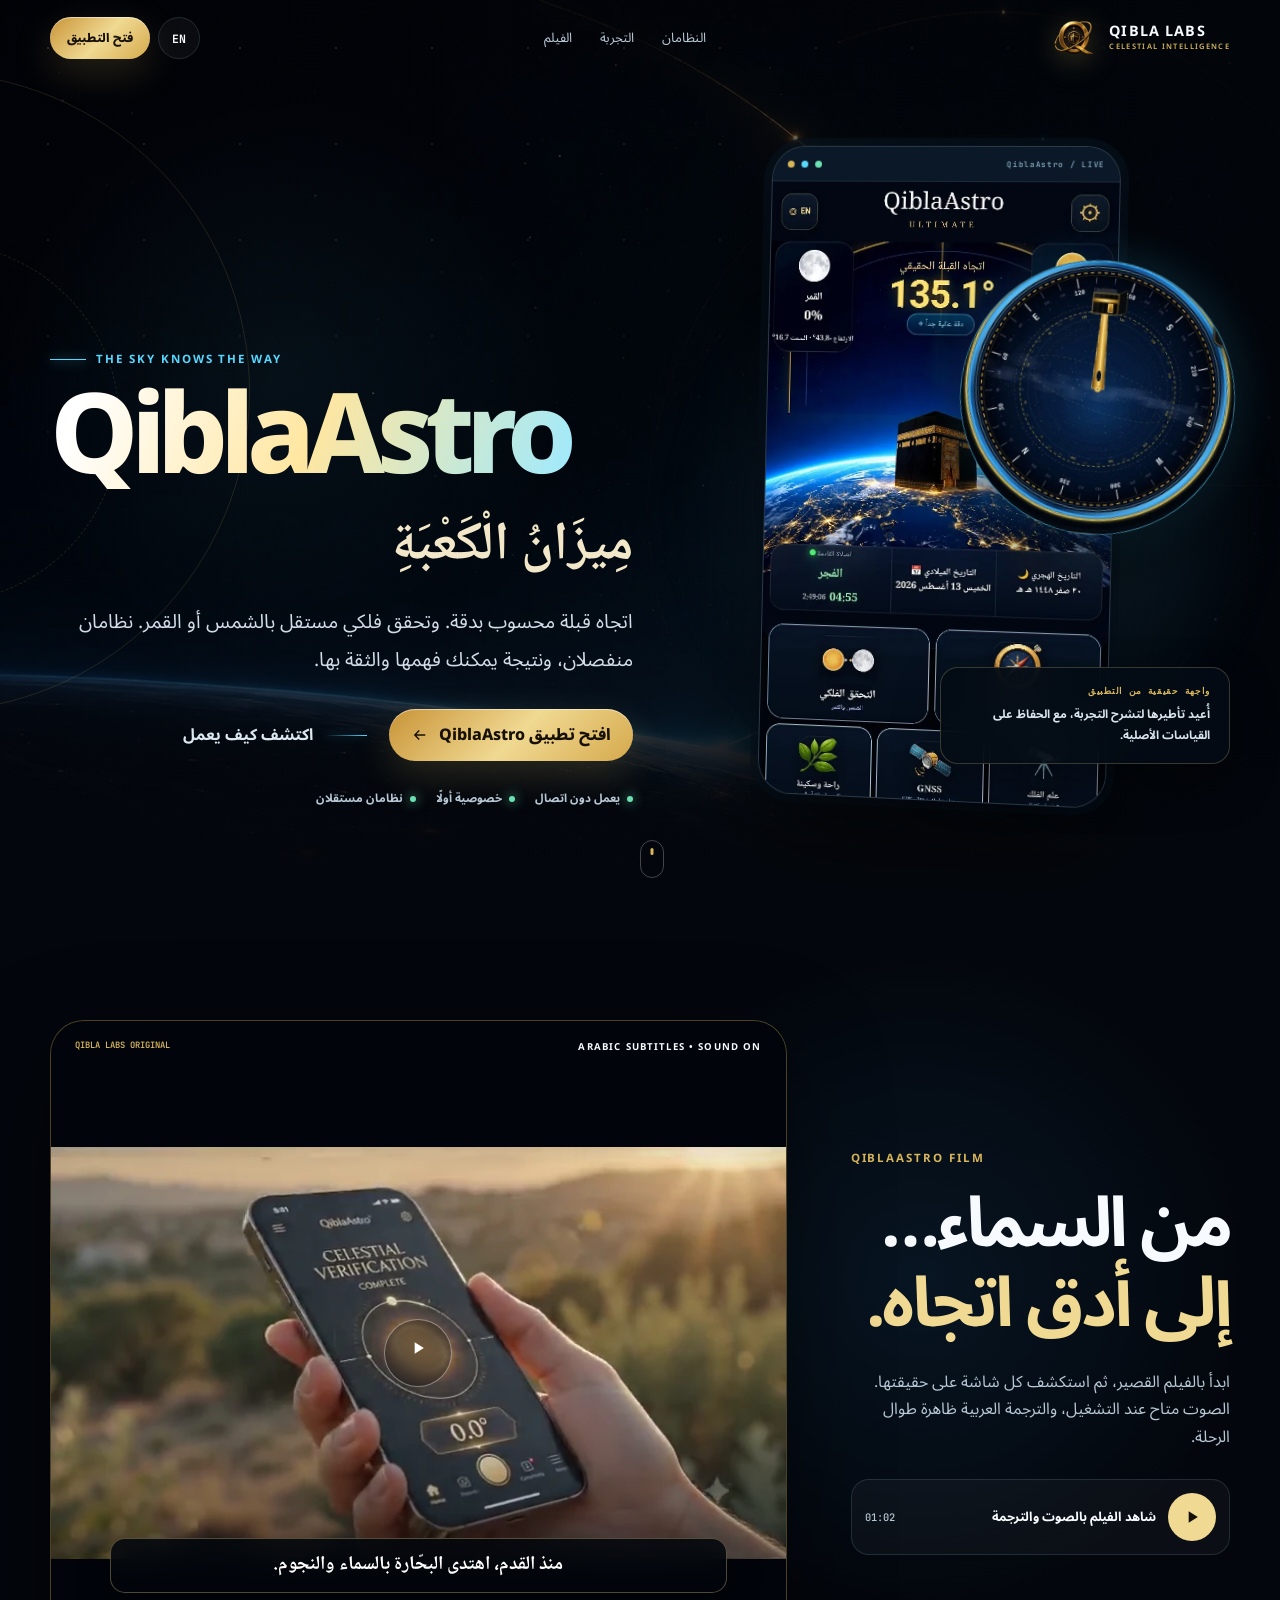
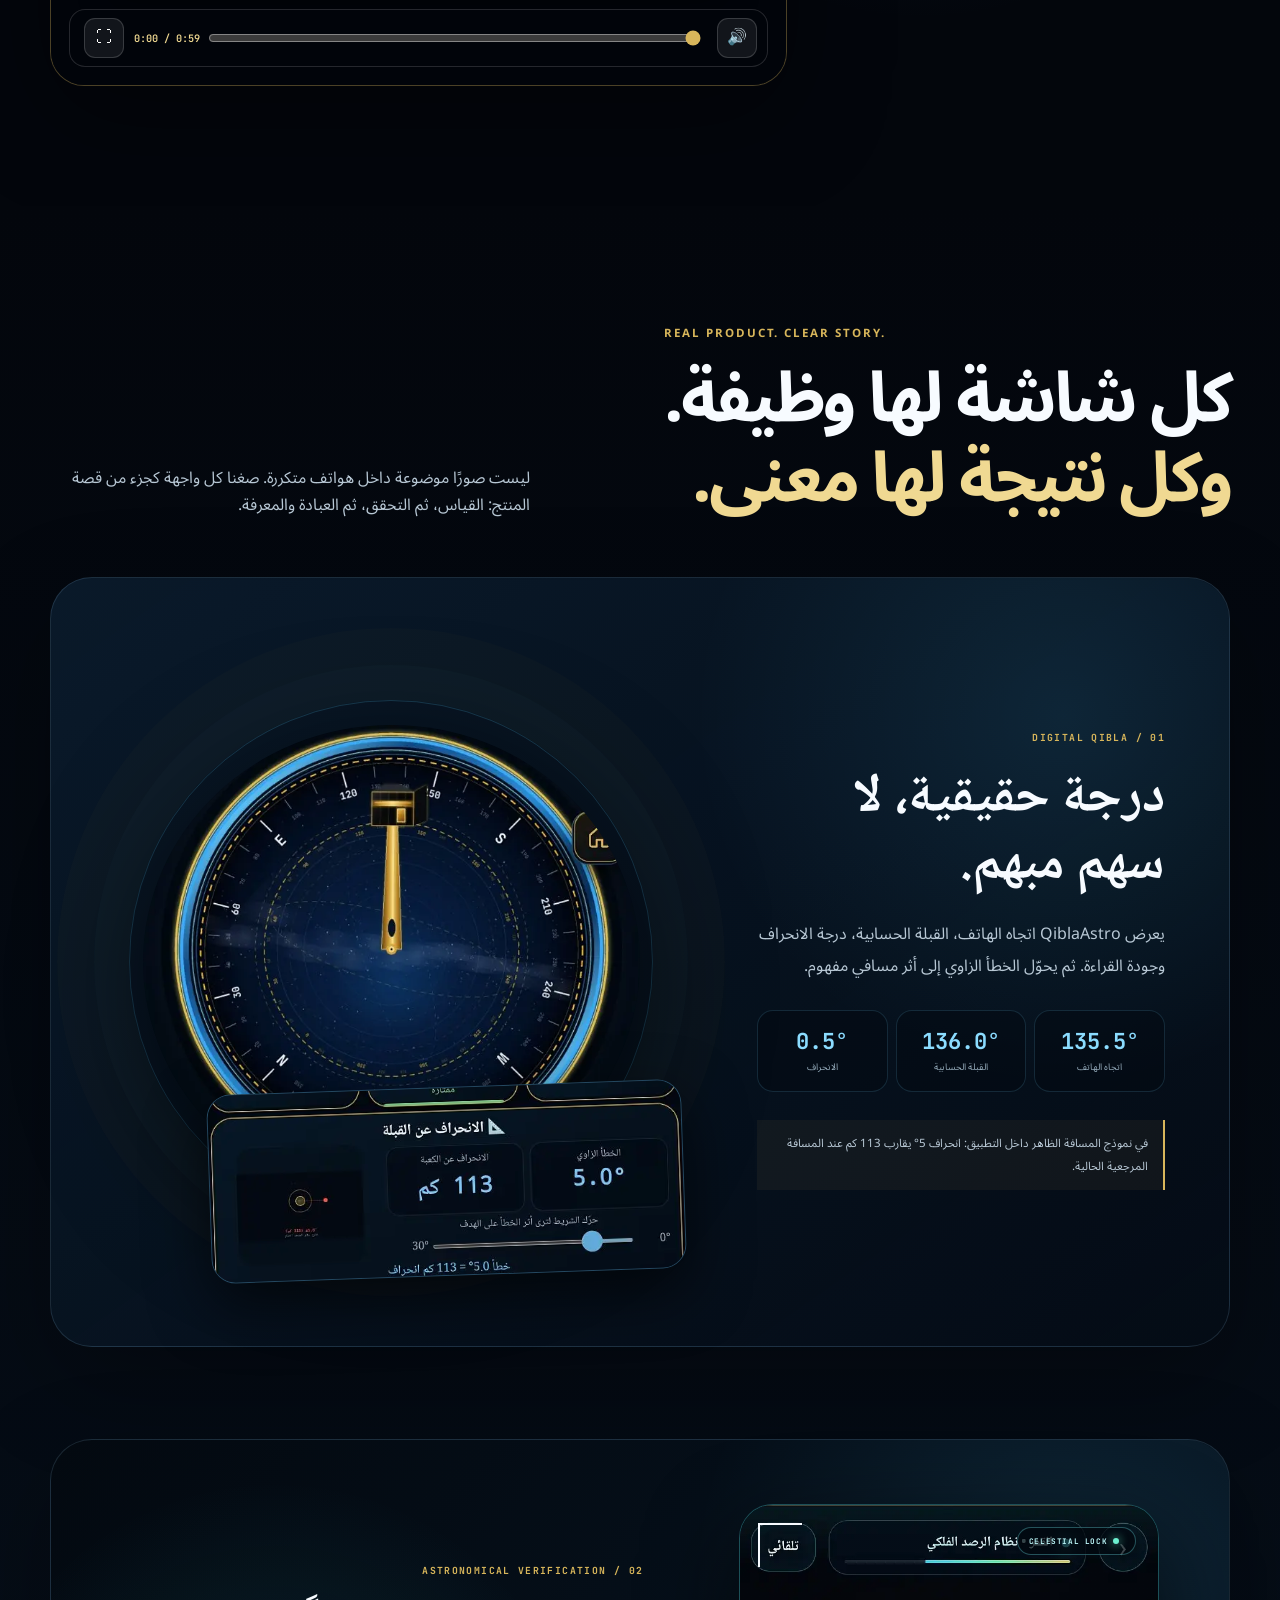
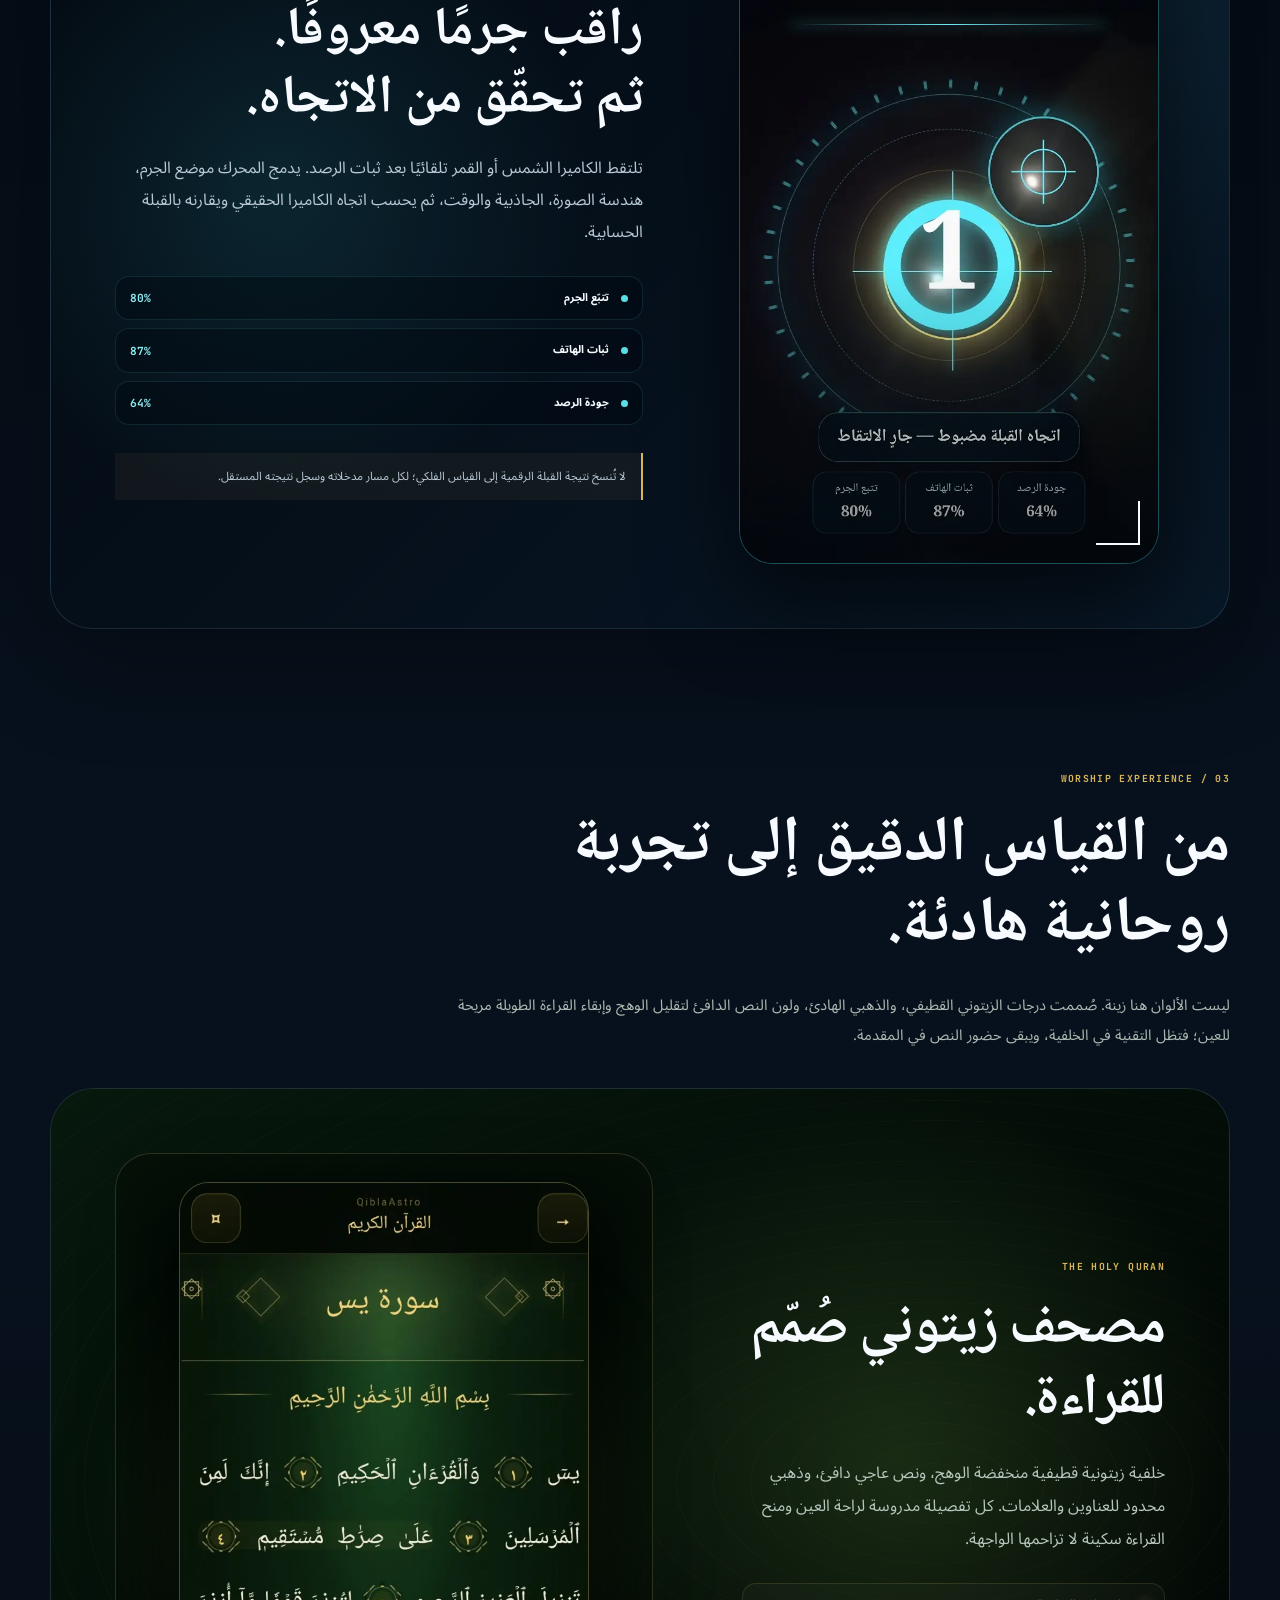
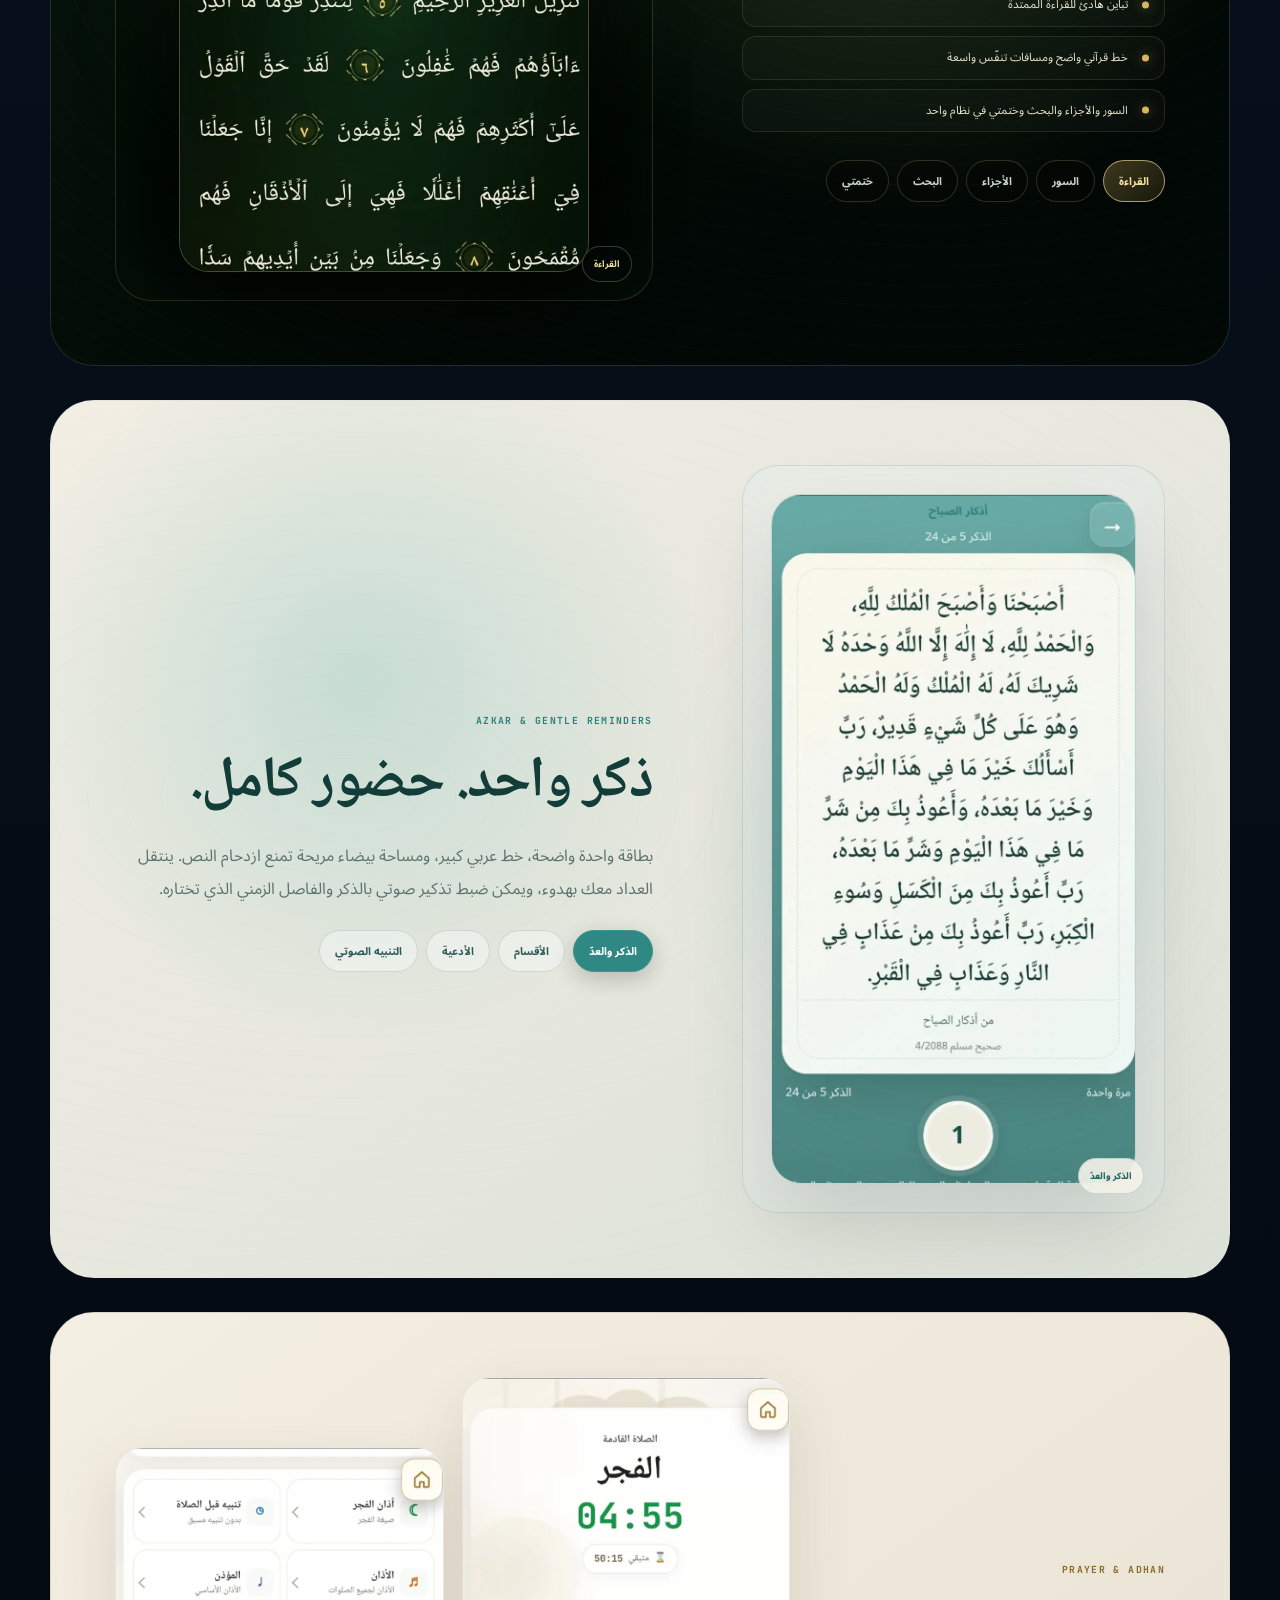
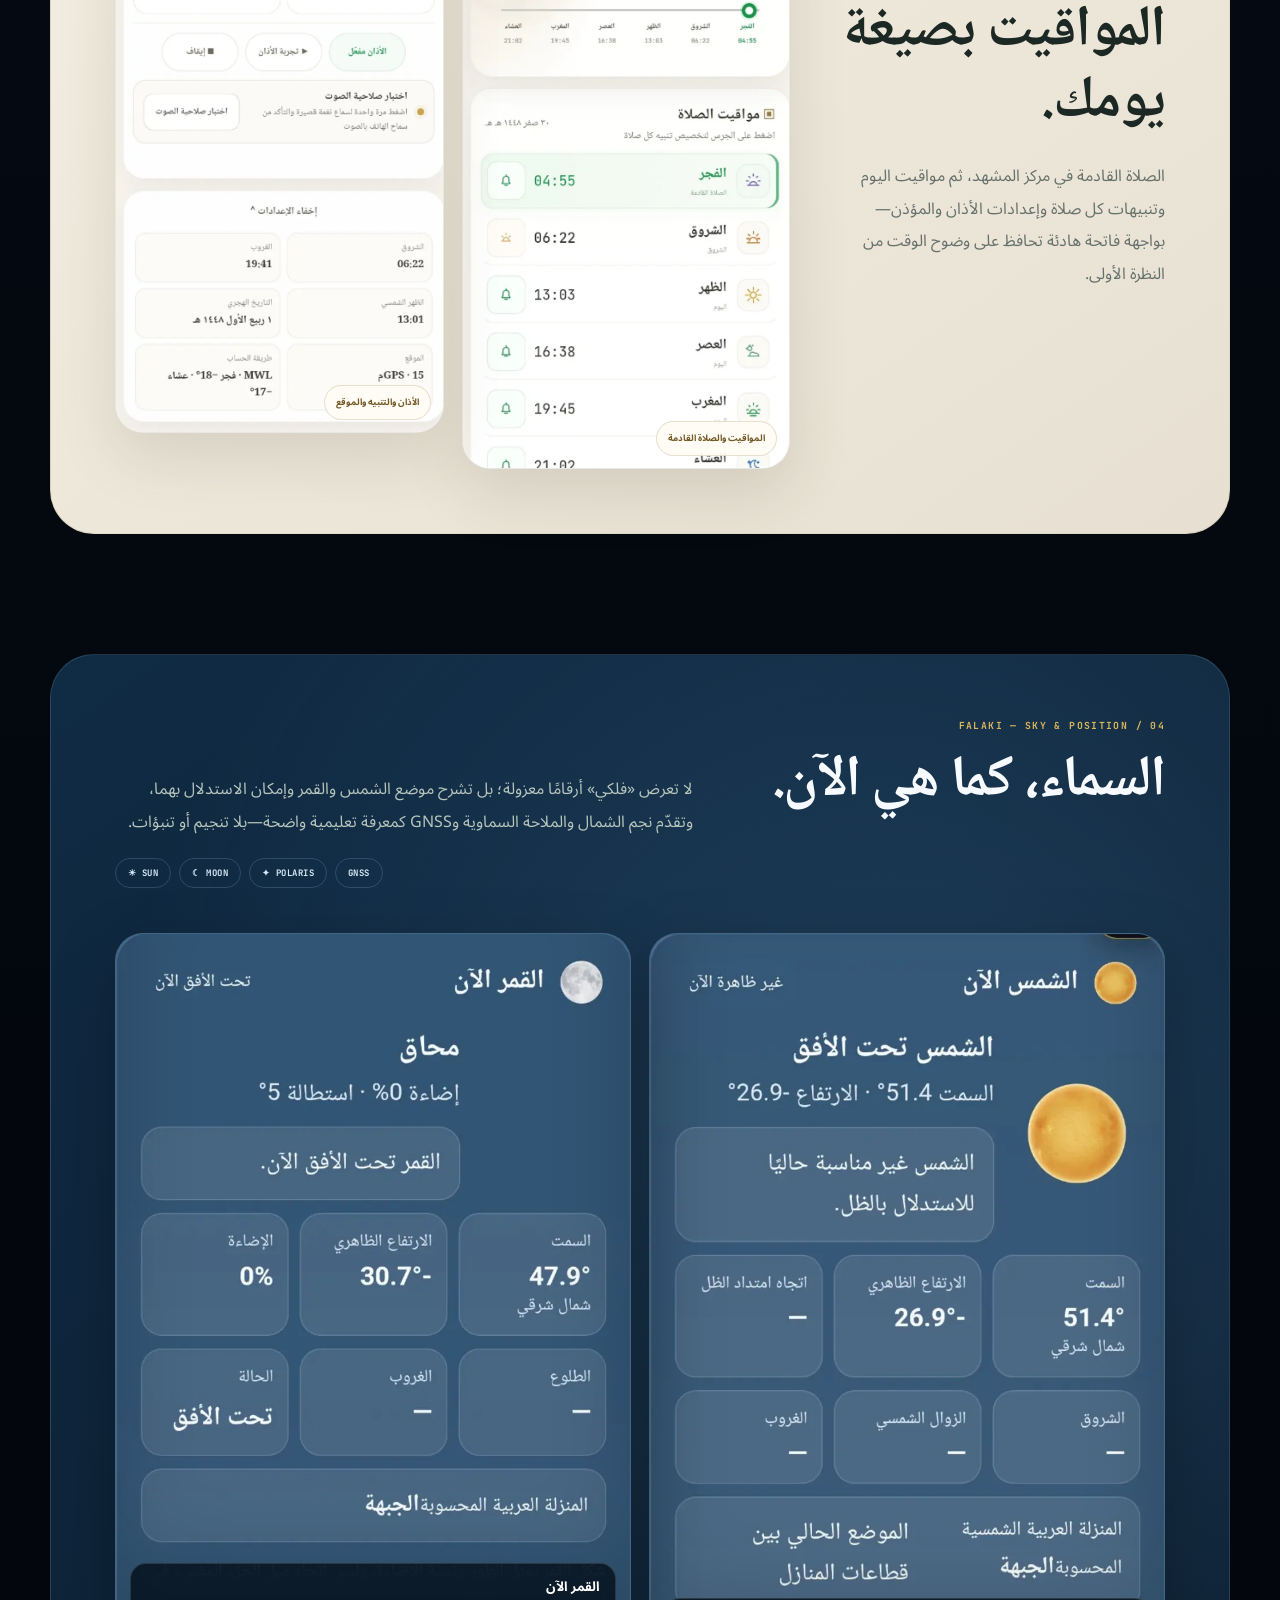
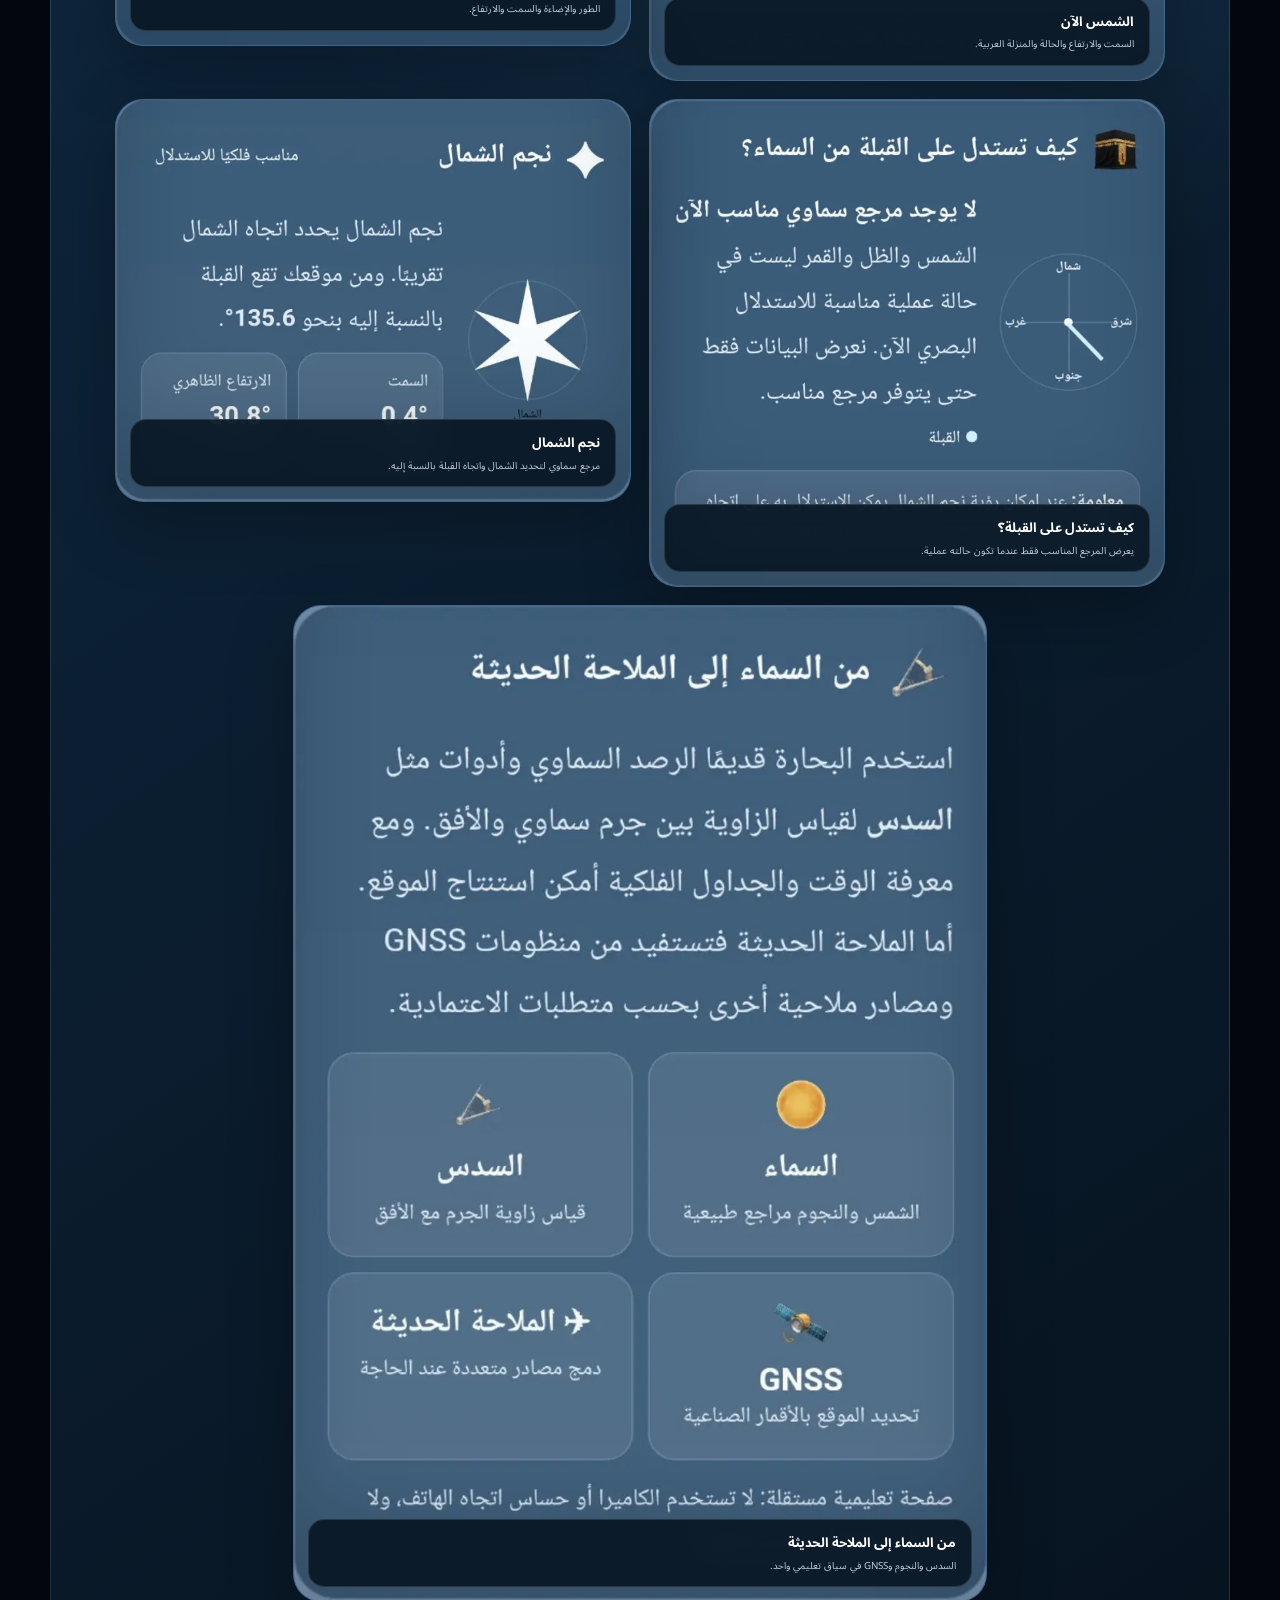
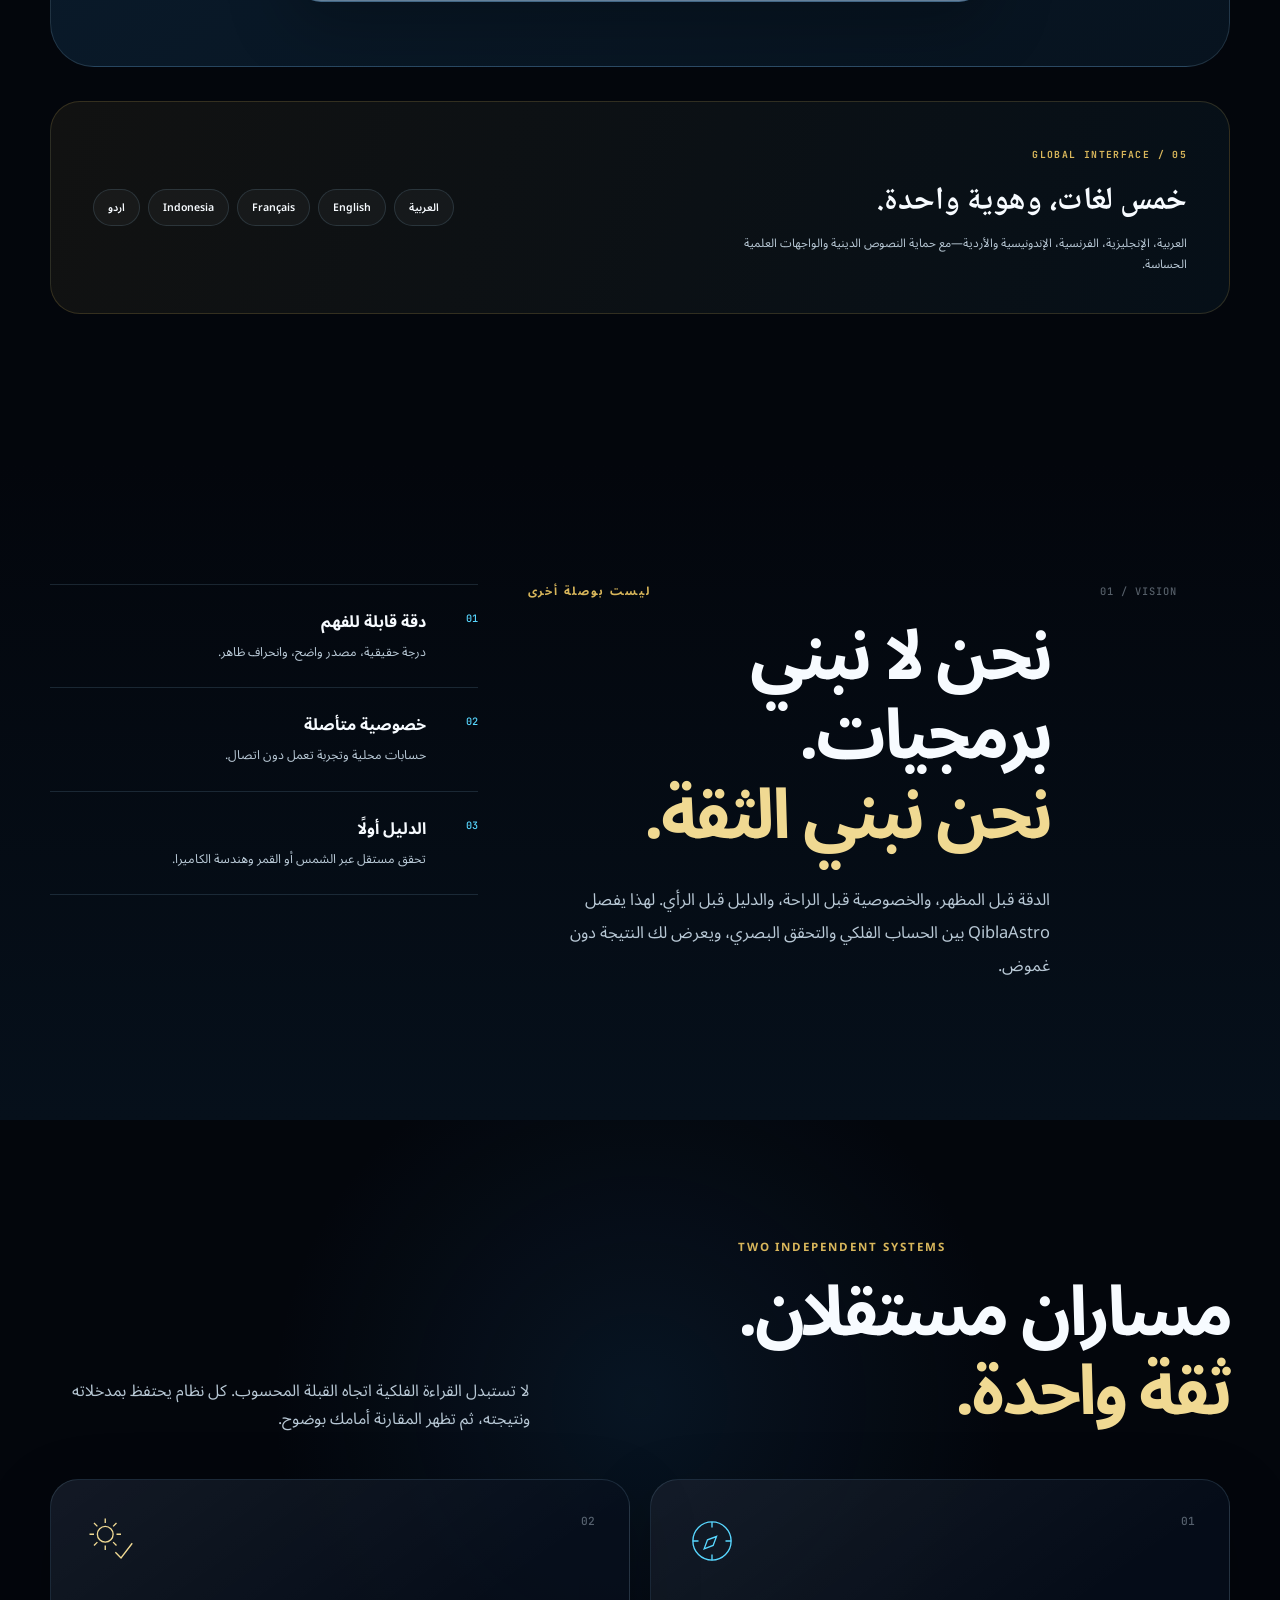
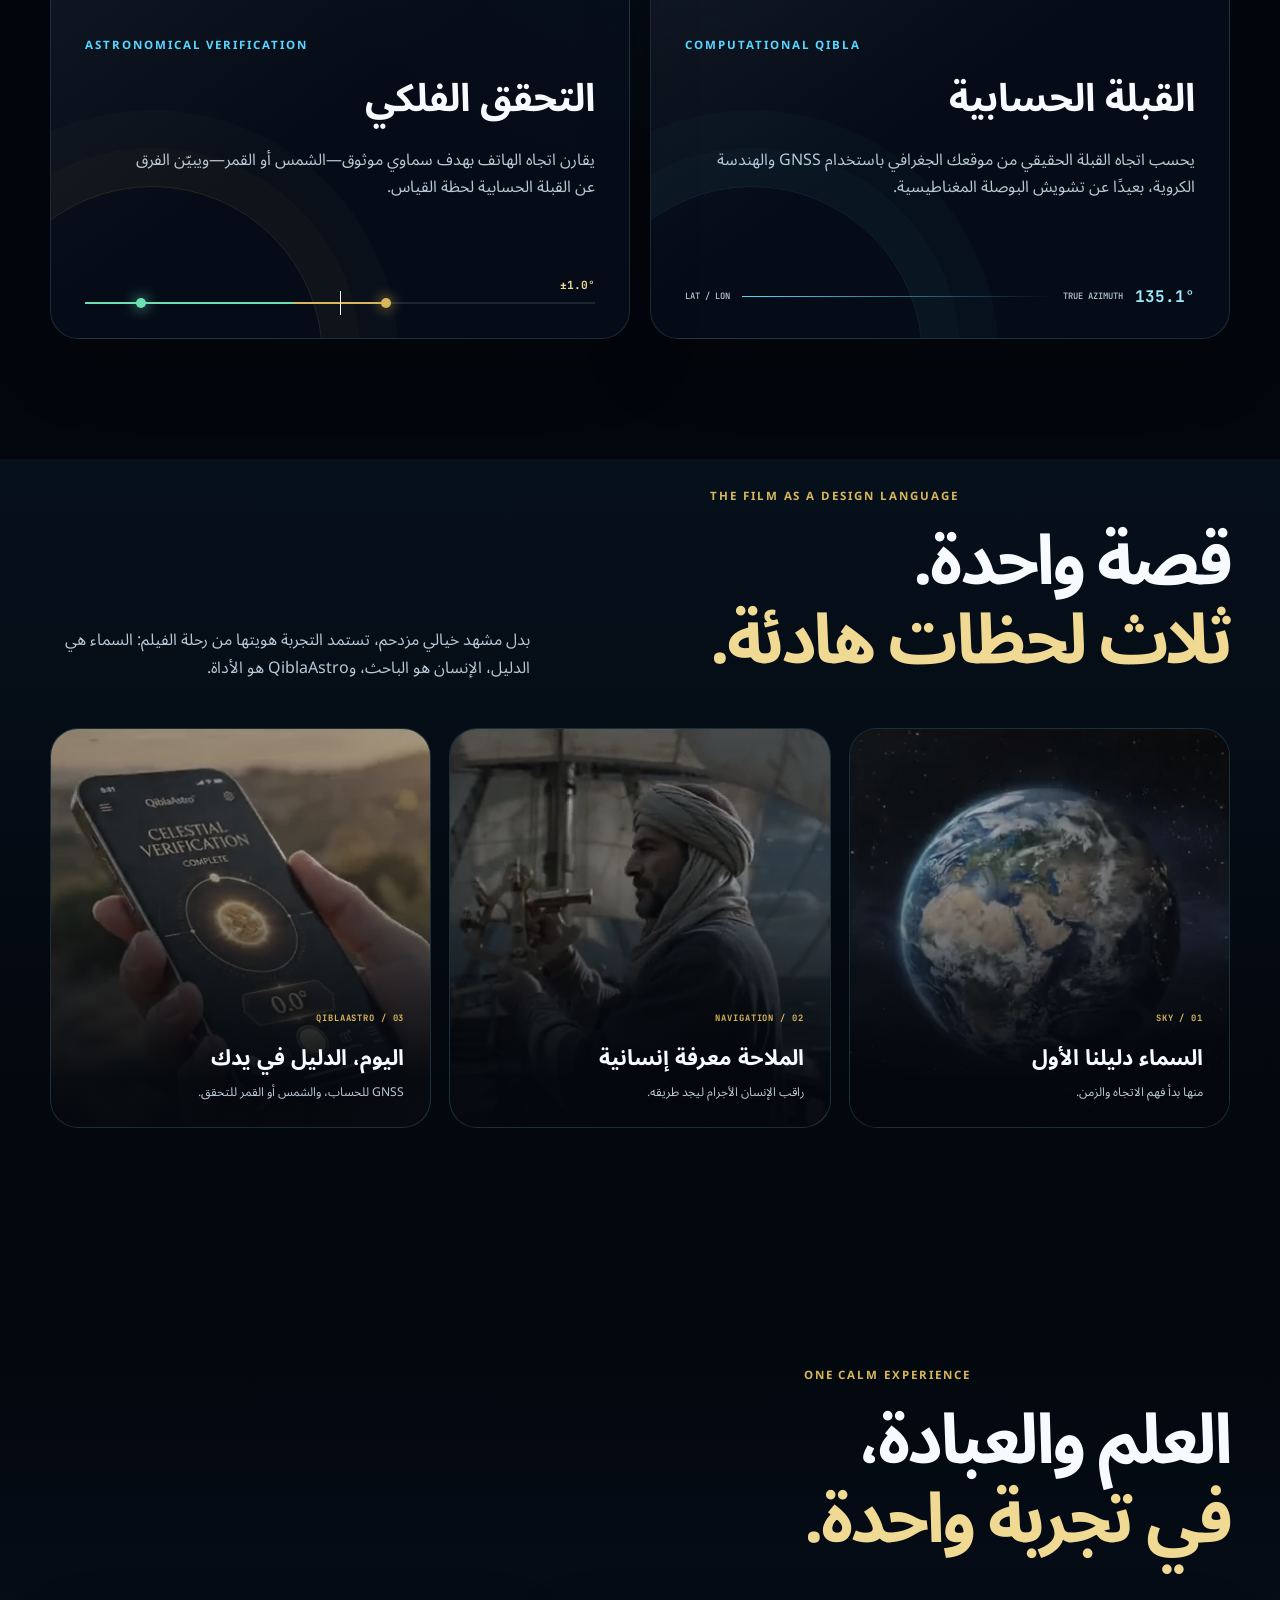
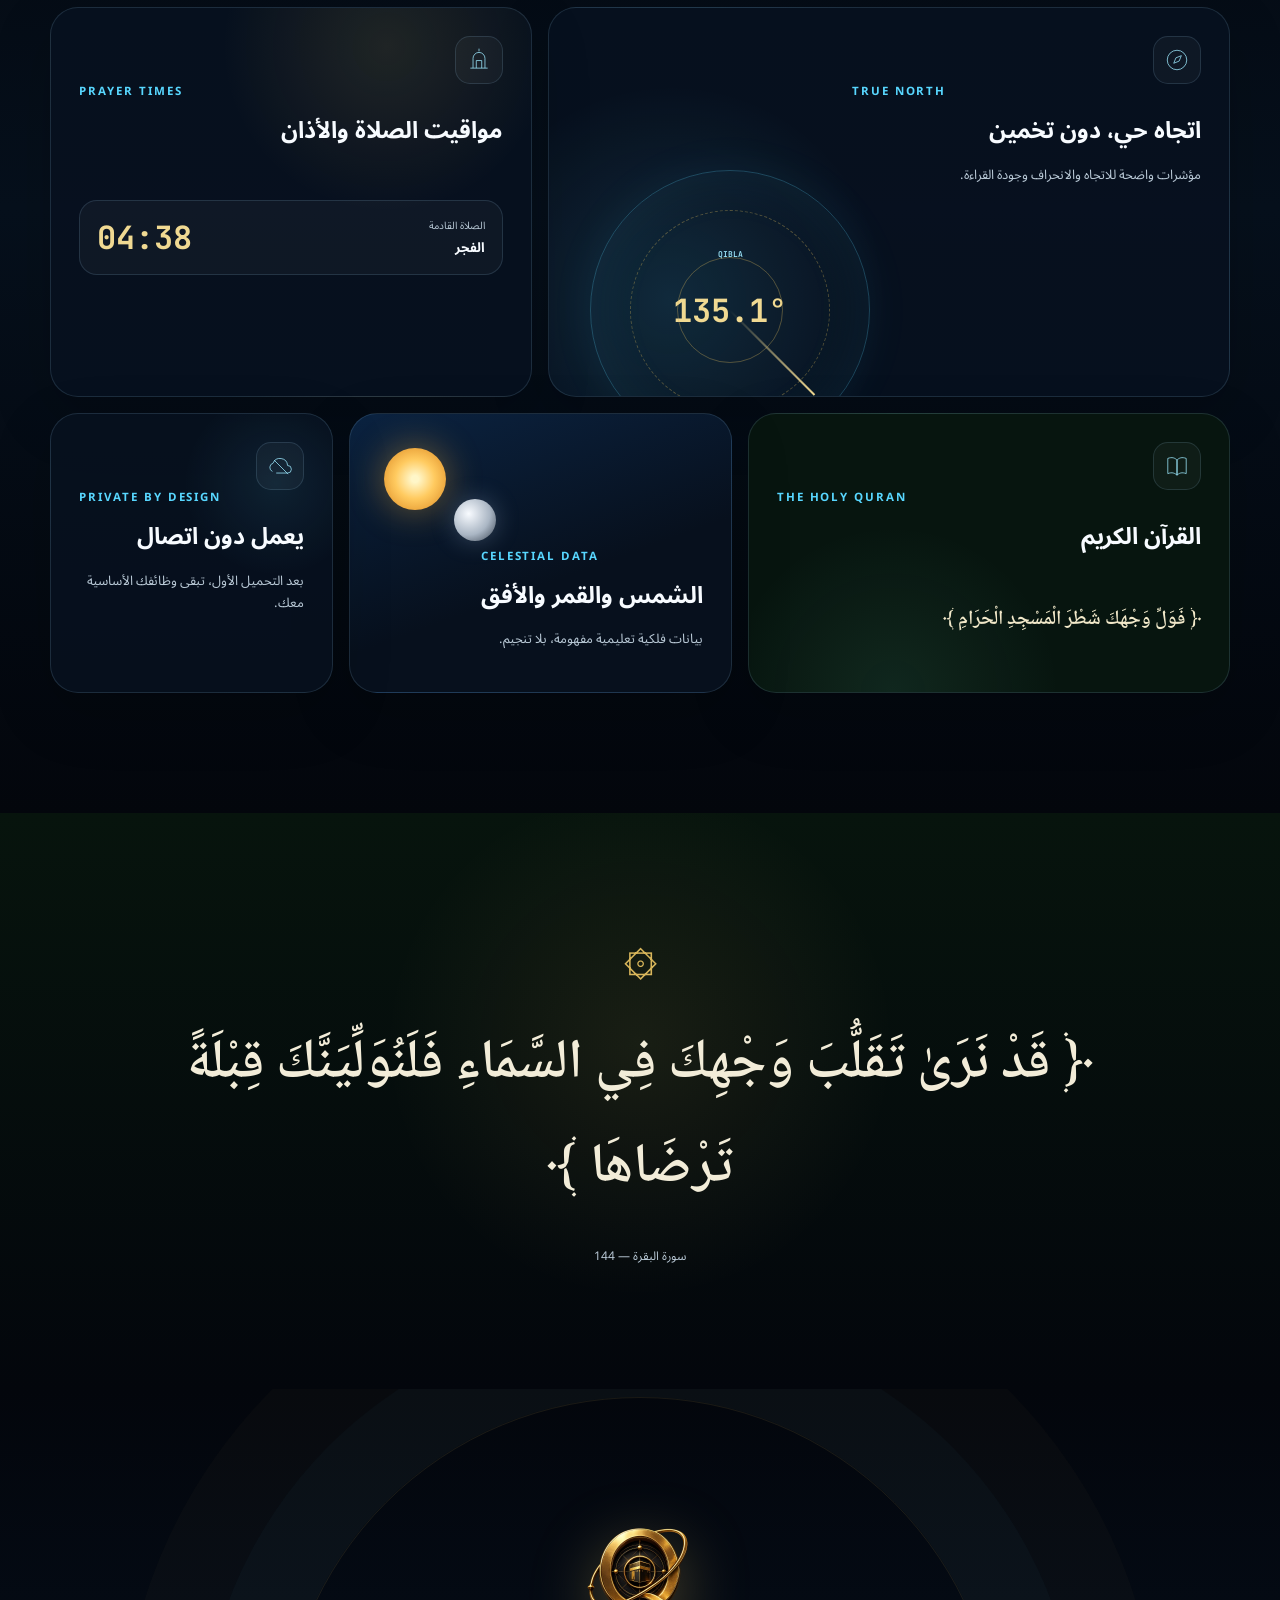
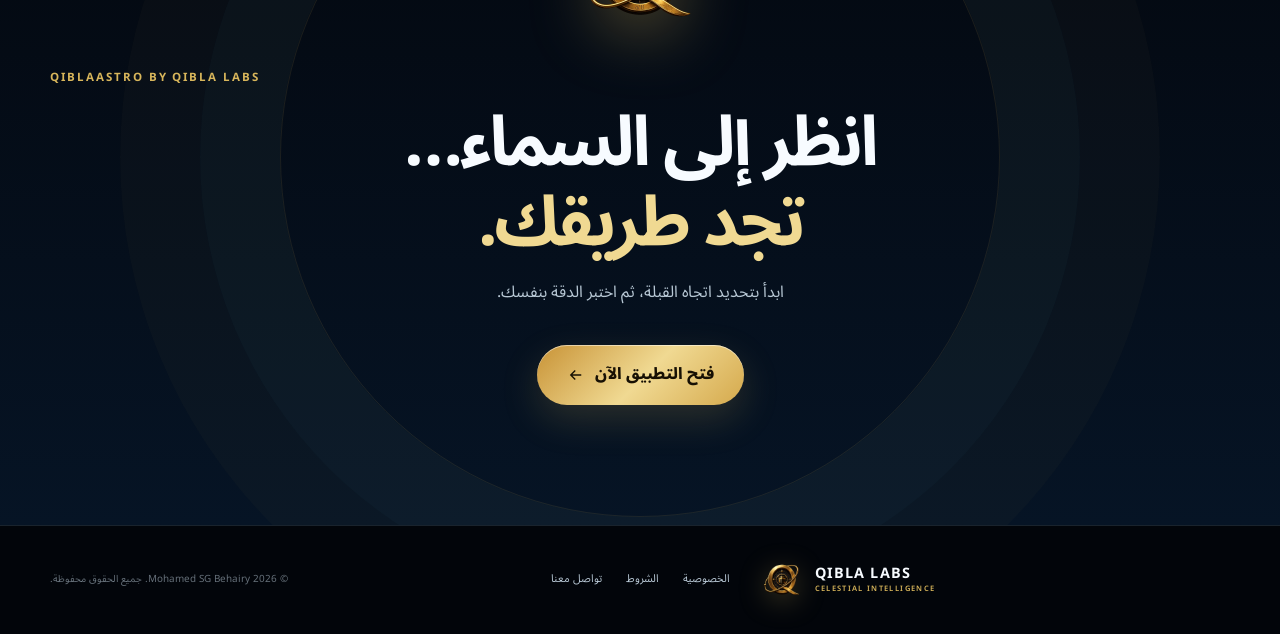
==== commit c0399dd8: "Use static discovery text and info contact email" ====
--- a/index.html
+++ b/index.html
@@ -28,7 +28,7 @@
   <meta name="twitter:description" content="Astronomical Qibla Compass by Qibla Labs.">
   <meta name="twitter:image" content="https://qiblalabs.com/images/qiblalabs-share-v4.png">
 
-  <link rel="stylesheet" href="/assets/styles.css?v=20260813-curated-reading-v5">
+  <link rel="stylesheet" href="/assets/styles.css?v=20260813-contact-line-v6">
   <script src="/assets/main.js?v=20260813-curated-reading-v5" defer></script>
 </head>
 <body>
@@ -65,7 +65,7 @@
           <p class="hero-lead" data-i18n="heroLead">اتجاه قبلة محسوب بدقة. وتحقق فلكي مستقل بالشمس أو القمر. نظامان منفصلان، ونتيجة يمكنك فهمها والثقة بها.</p>
           <div class="hero-actions">
             <a class="button button-primary app-link" href="https://app.qiblalabs.com" target="_blank" rel="noopener" aria-label="فتح تطبيق QiblaAstro في نافذة جديدة"><span data-i18n="tryApp">افتح تطبيق QiblaAstro</span><svg viewBox="0 0 24 24" aria-hidden="true"><path d="M5 12h14M13 6l6 6-6 6"/></svg></a>
-            <a class="button button-quiet" href="#film" aria-label="انتقل إلى أول شرح لطريقة عمل QiblaAstro"><span data-i18n="discover">اكتشف كيف يعمل</span></a>
+            <p class="hero-discover-line"><span data-i18n="discover">اكتشف كيف يعمل</span></p>
           </div>
           <div class="trust-row" aria-label="مزايا أساسية">
             <span><i></i><b data-i18n="offline">يعمل دون اتصال</b></span>
@@ -299,7 +299,7 @@
   <footer class="footer">
     <div class="container footer-grid">
       <a class="brand" href="#top"><img src="/images/logo-web.webp" width="44" height="44" alt=""><span><strong>QIBLA LABS</strong><small>CELESTIAL INTELLIGENCE</small></span></a>
-      <nav aria-label="روابط قانونية"><a href="/privacy.html" data-i18n="privacyPolicy">الخصوصية</a><a href="/terms.html" data-i18n="terms">الشروط</a><a href="mailto:hello@qiblalabs.com?subject=%D8%B1%D8%B3%D8%A7%D9%84%D8%A9%20%D9%85%D9%86%20%D9%85%D9%88%D9%82%D8%B9%20Qibla%20Labs&amp;body=%D8%A7%D9%84%D8%B3%D9%84%D8%A7%D9%85%20%D8%B9%D9%84%D9%8A%D9%83%D9%85%D8%8C%0A%0A%D8%A3%D8%B1%D8%BA%D8%A8%20%D9%81%D9%8A%20%D8%A7%D9%84%D8%AA%D9%88%D8%A7%D8%B5%D9%84%20%D9%85%D8%B9%20%D9%81%D8%B1%D9%8A%D9%82%20Qibla%20Labs%20%D8%A8%D8%AE%D8%B5%D9%88%D8%B5%3A%0A%0A" data-i18n="contact" aria-label="راسل Qibla Labs عبر البريد الإلكتروني">تواصل معنا</a></nav>
+      <nav aria-label="روابط قانونية"><a href="/privacy.html" data-i18n="privacyPolicy">الخصوصية</a><a href="/terms.html" data-i18n="terms">الشروط</a><a href="mailto:info@qiblalabs.com?subject=%D8%B1%D8%B3%D8%A7%D9%84%D8%A9%20%D9%85%D9%86%20%D9%85%D9%88%D9%82%D8%B9%20Qibla%20Labs&amp;body=%D8%A7%D9%84%D8%B3%D9%84%D8%A7%D9%85%20%D8%B9%D9%84%D9%8A%D9%83%D9%85%D8%8C%0A%0A%D8%A3%D8%B1%D8%BA%D8%A8%20%D9%81%D9%8A%20%D8%A7%D9%84%D8%AA%D9%88%D8%A7%D8%B5%D9%84%20%D9%85%D8%B9%20%D9%81%D8%B1%D9%8A%D9%82%20Qibla%20Labs%20%D8%A8%D8%AE%D8%B5%D9%88%D8%B5%3A%0A%0A" data-i18n="contact" aria-label="راسل Qibla Labs عبر البريد الإلكتروني">تواصل معنا</a></nav>
       <p>© 2026 Mohamed SG Behairy. <span data-i18n="rights">جميع الحقوق محفوظة.</span></p>
     </div>
   </footer>
--- a/assets/styles.css
+++ b/assets/styles.css
@@ -114,3 +114,10 @@
 .falaki-edition{position:relative;margin:0 0 34px;padding:clamp(28px,5vw,64px);overflow:hidden;border:1px solid rgba(161,208,241,.16);border-radius:44px;background:radial-gradient(circle at 72% 18%,rgba(102,161,212,.2),transparent 34%),linear-gradient(145deg,#102b44,#07131f)}.falaki-heading{display:grid;grid-template-columns:minmax(280px,.82fr) minmax(320px,1.18fr);column-gap:70px;align-items:end;margin-bottom:45px}.falaki-heading .chapter-no,.falaki-heading h3{grid-column:1}.falaki-heading>p,.falaki-heading .knowledge-tags{grid-column:2}.falaki-heading>p{grid-row:1/3}.falaki-heading .knowledge-tags{margin-top:20px}.falaki-grid{display:grid;grid-template-columns:repeat(12,1fr);gap:18px;align-items:start}.falaki-card{position:relative;grid-column:span 6;margin:0;overflow:hidden;border:1px solid rgba(181,220,247,.17);border-radius:28px;background:#294e6d;box-shadow:0 24px 65px rgba(0,0,0,.25)}.falaki-card img{display:block;width:100%;height:auto}.falaki-tall{grid-column:span 6}.falaki-wide{grid-column:3/span 8}.falaki-card figcaption{position:absolute;z-index:2;right:14px;left:14px;bottom:14px;padding:12px 15px;border:1px solid rgba(255,255,255,.13);border-radius:16px;background:rgba(6,20,32,.88);backdrop-filter:blur(15px)}.falaki-card figcaption b{display:block;color:#fff;font-size:.82rem}.falaki-card figcaption span{display:block;margin-top:3px;color:#b8cedd;font-size:.61rem}.falaki-card::after{content:"";position:absolute;inset:0;pointer-events:none;box-shadow:inset 0 -80px 80px rgba(3,13,22,.18)}
 @media(max-width:980px){.editorial-showcase,.prayer-edition{grid-template-columns:1fr}.edition-copy{order:1}.edition-stage{order:2}.azkar-edition .edition-stage{order:2}.prayer-pair{max-width:720px;margin:auto}.falaki-heading{grid-template-columns:1fr}.falaki-heading>*{grid-column:1!important;grid-row:auto!important}.falaki-heading>p{margin-top:10px}.falaki-wide{grid-column:2/span 10}}
 @media(max-width:680px){.chapter-heading>p{font-size:.84rem}.editorial-showcase,.prayer-edition,.falaki-edition{padding:24px 16px;border-radius:28px}.edition-copy h3,.prayer-copy h3,.falaki-heading h3{font-size:2.25rem}.edition-copy>p,.prayer-copy>p,.falaki-heading>p{font-size:.87rem;line-height:1.9}.edition-stage{min-height:0;padding:13px;border-radius:24px}.screen-frame{width:100%;height:auto;aspect-ratio:760/1605;border-radius:22px}.showcase-tabs{display:grid;grid-template-columns:repeat(2,1fr)}.showcase-tabs button{padding-inline:10px}.showcase-tabs button:last-child:nth-child(odd){grid-column:1/-1}.prayer-pair{gap:9px}.prayer-pair figure{border-radius:18px}.prayer-pair figure:nth-child(2){margin-top:36px}.prayer-pair figcaption{display:none}.falaki-grid{grid-template-columns:1fr;gap:14px}.falaki-card,.falaki-tall,.falaki-wide{grid-column:1}.falaki-card{border-radius:22px}.falaki-card figcaption{position:relative;right:auto;left:auto;bottom:auto;margin:0;border:0;border-top:1px solid rgba(255,255,255,.1);border-radius:0;background:#0a2134}.falaki-card::after{display:none}}
+
+/* The discovery phrase is deliberately editorial copy, not an action. */
+.hero-actions{align-items:center;gap:18px}
+.hero-discover-line{display:flex;align-items:center;gap:12px;margin:0;padding-inline:4px;color:#dce8ef;font-weight:700;cursor:default;user-select:none}
+.hero-discover-line::before{content:"";width:42px;height:1px;background:linear-gradient(90deg,transparent,var(--cyan));box-shadow:0 0 10px rgba(88,215,255,.45)}
+html[dir=ltr] .hero-discover-line::before{background:linear-gradient(90deg,var(--cyan),transparent)}
+@media(max-width:680px){.hero-discover-line{justify-content:center;margin-top:4px;font-size:.86rem}}
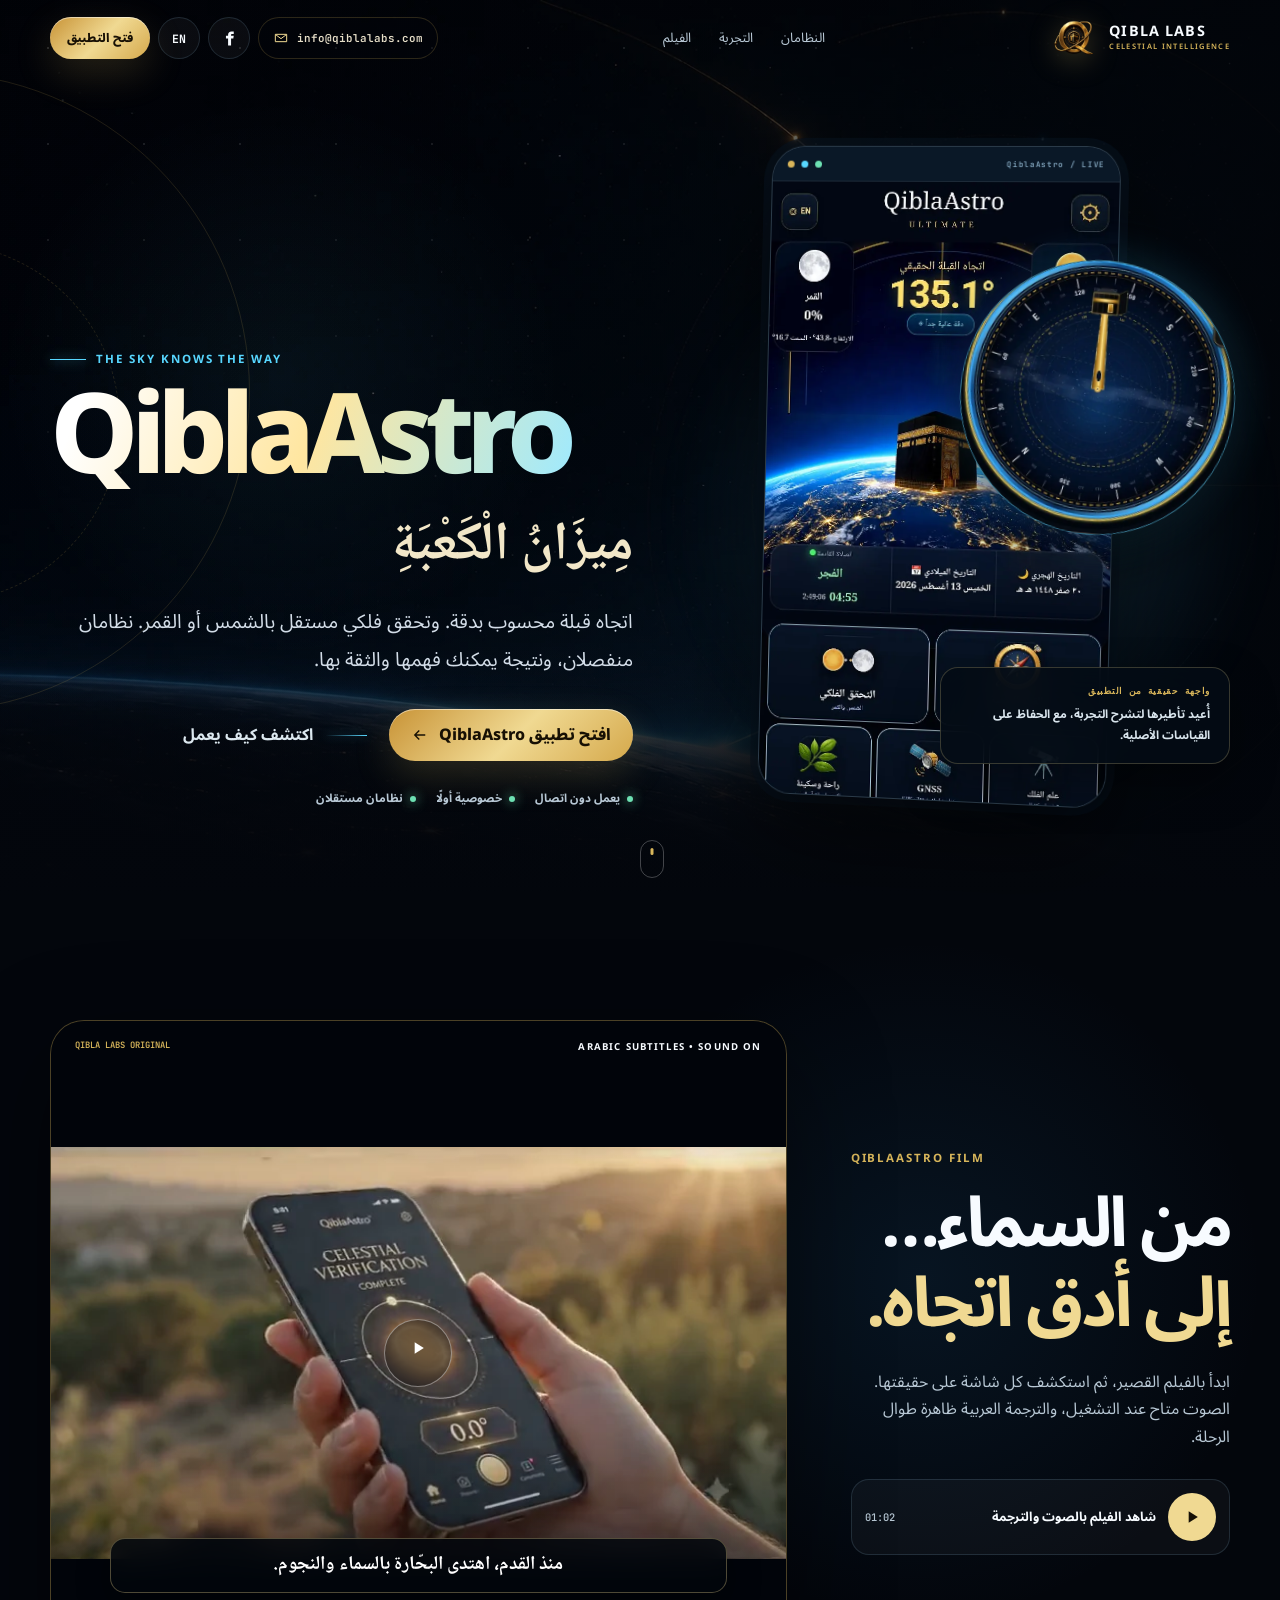
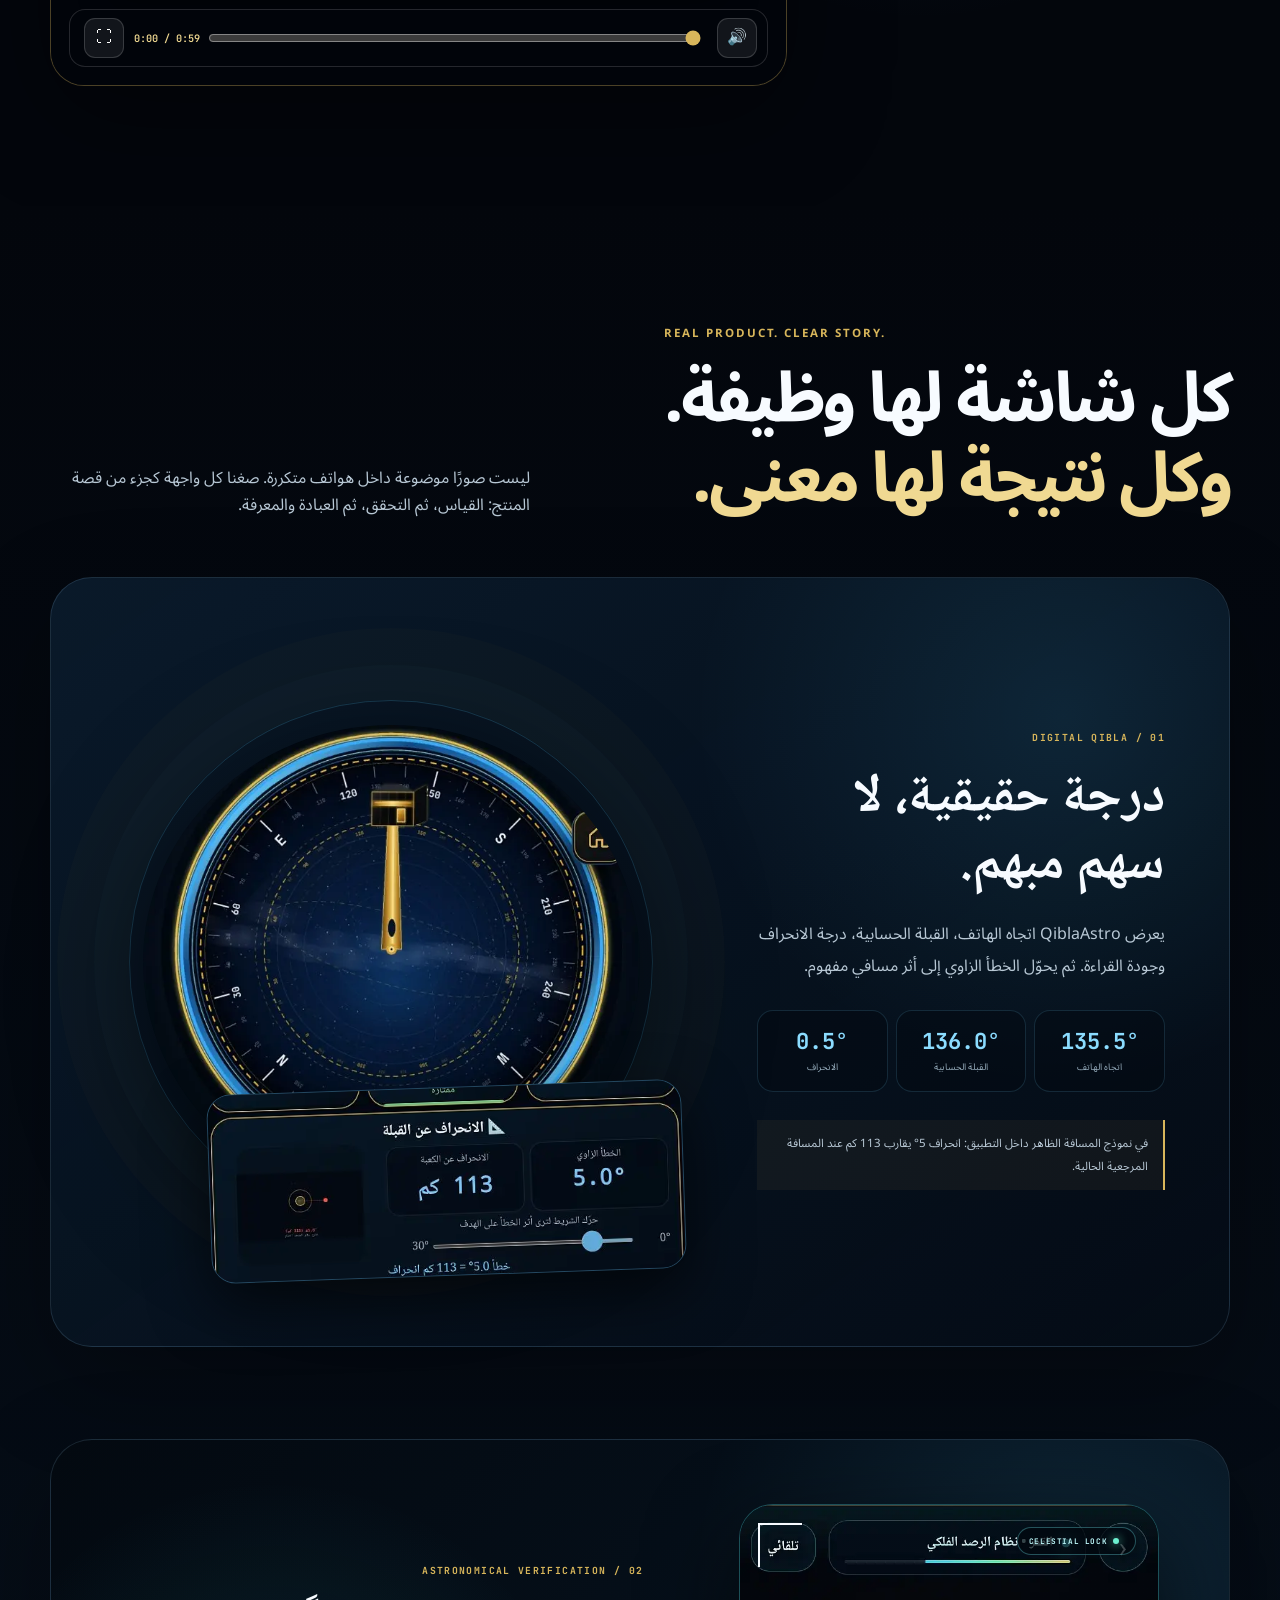
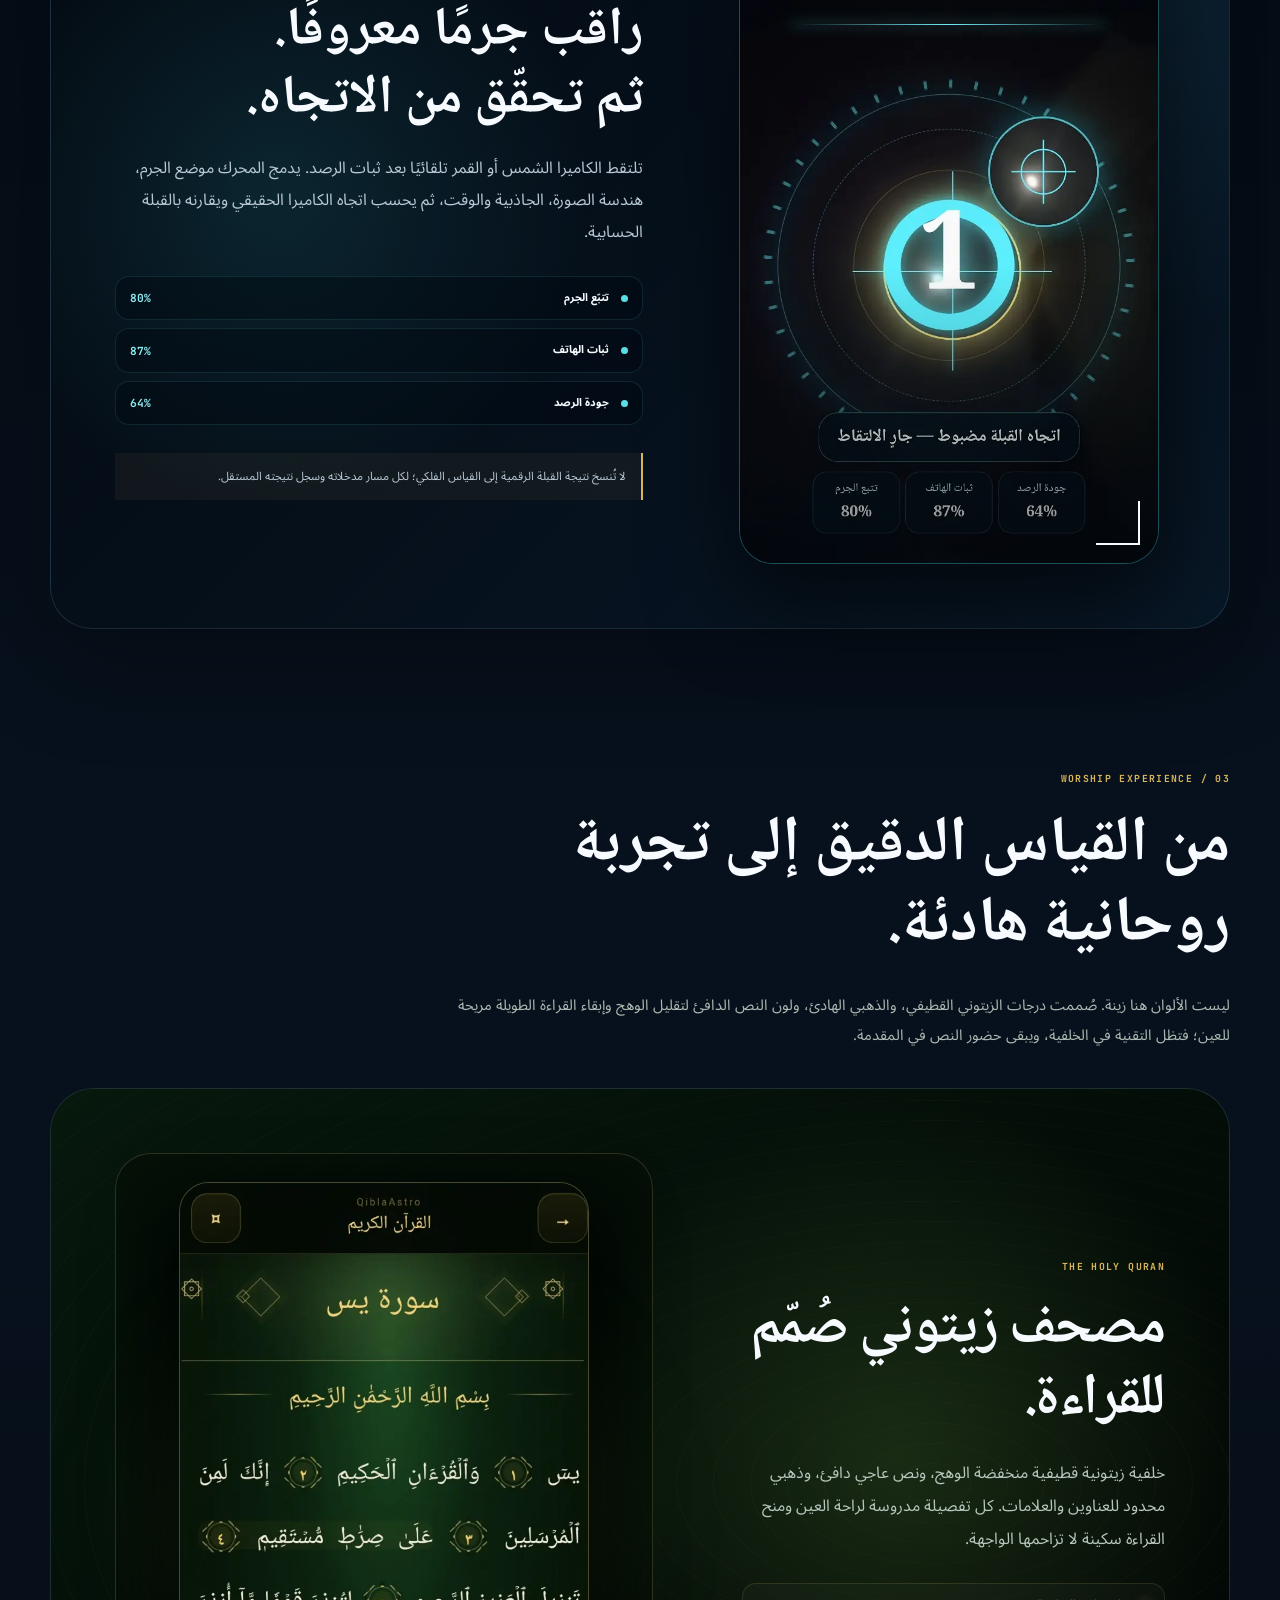
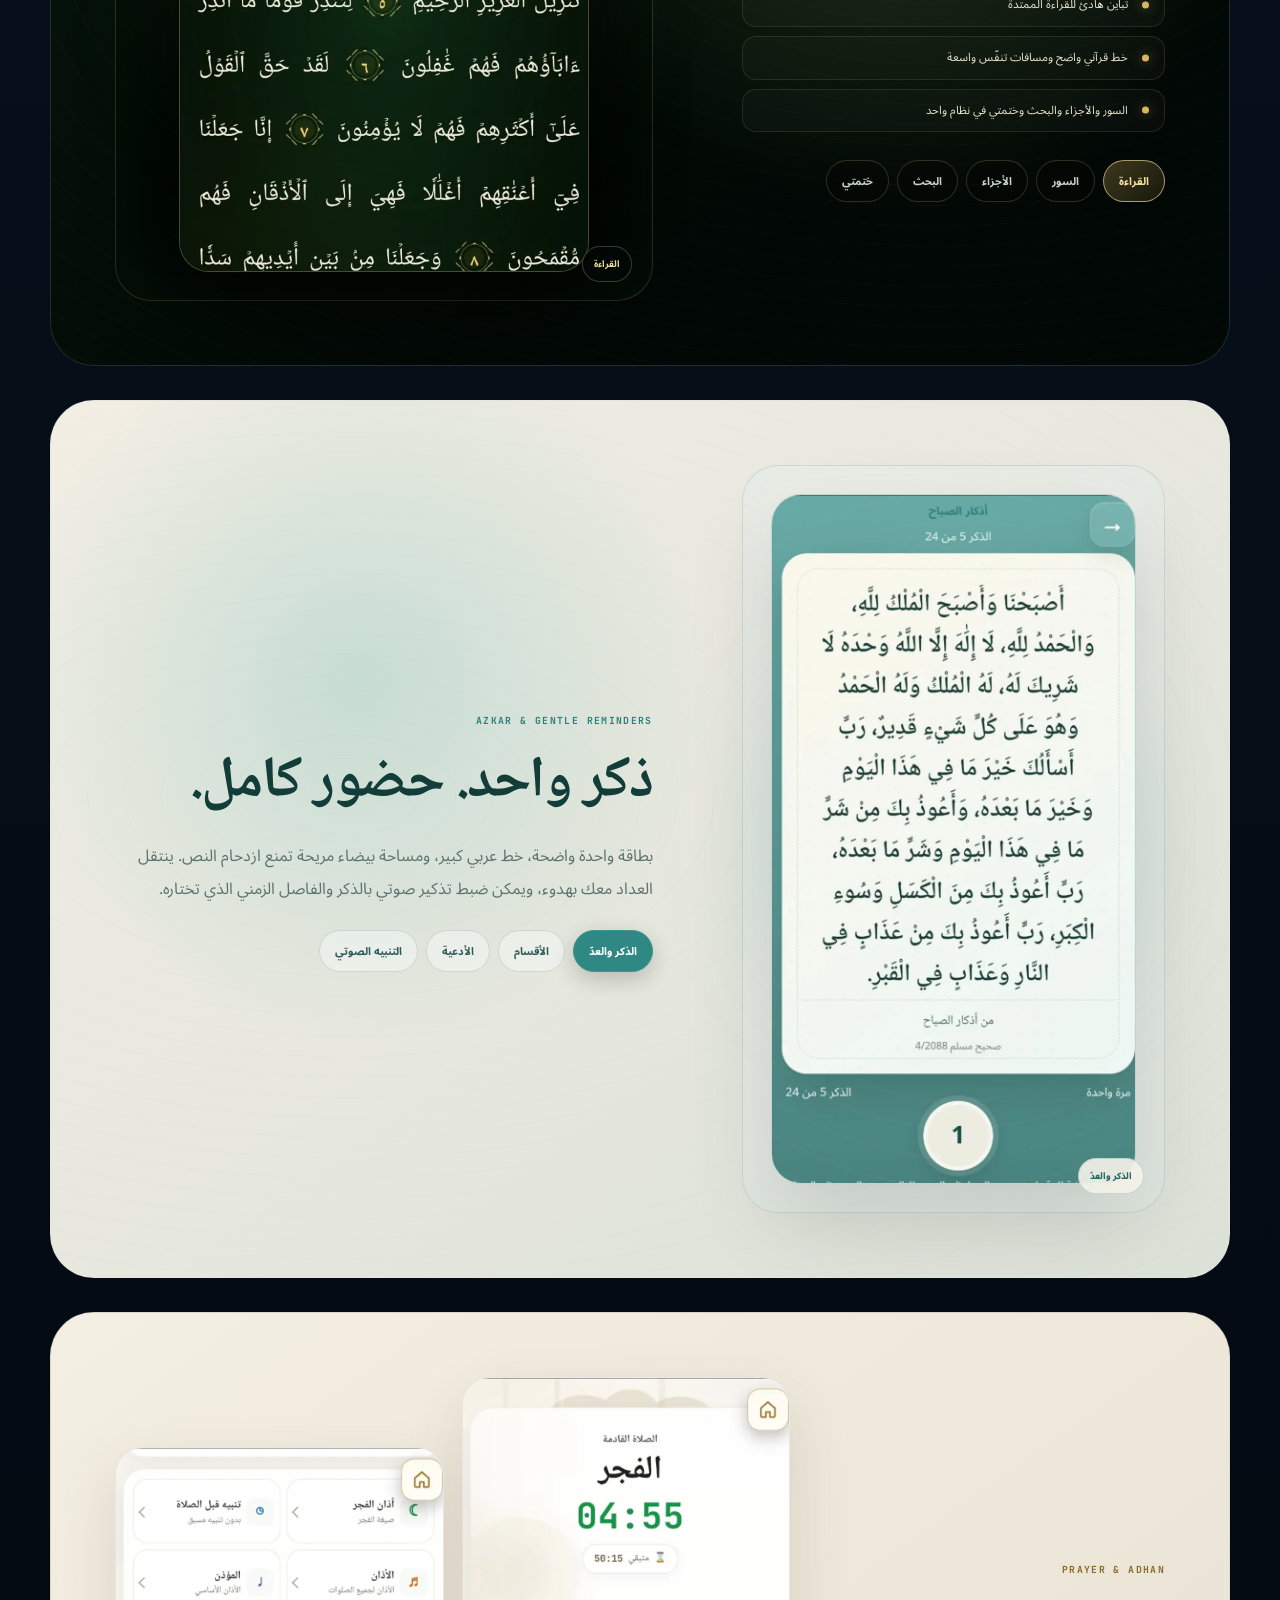
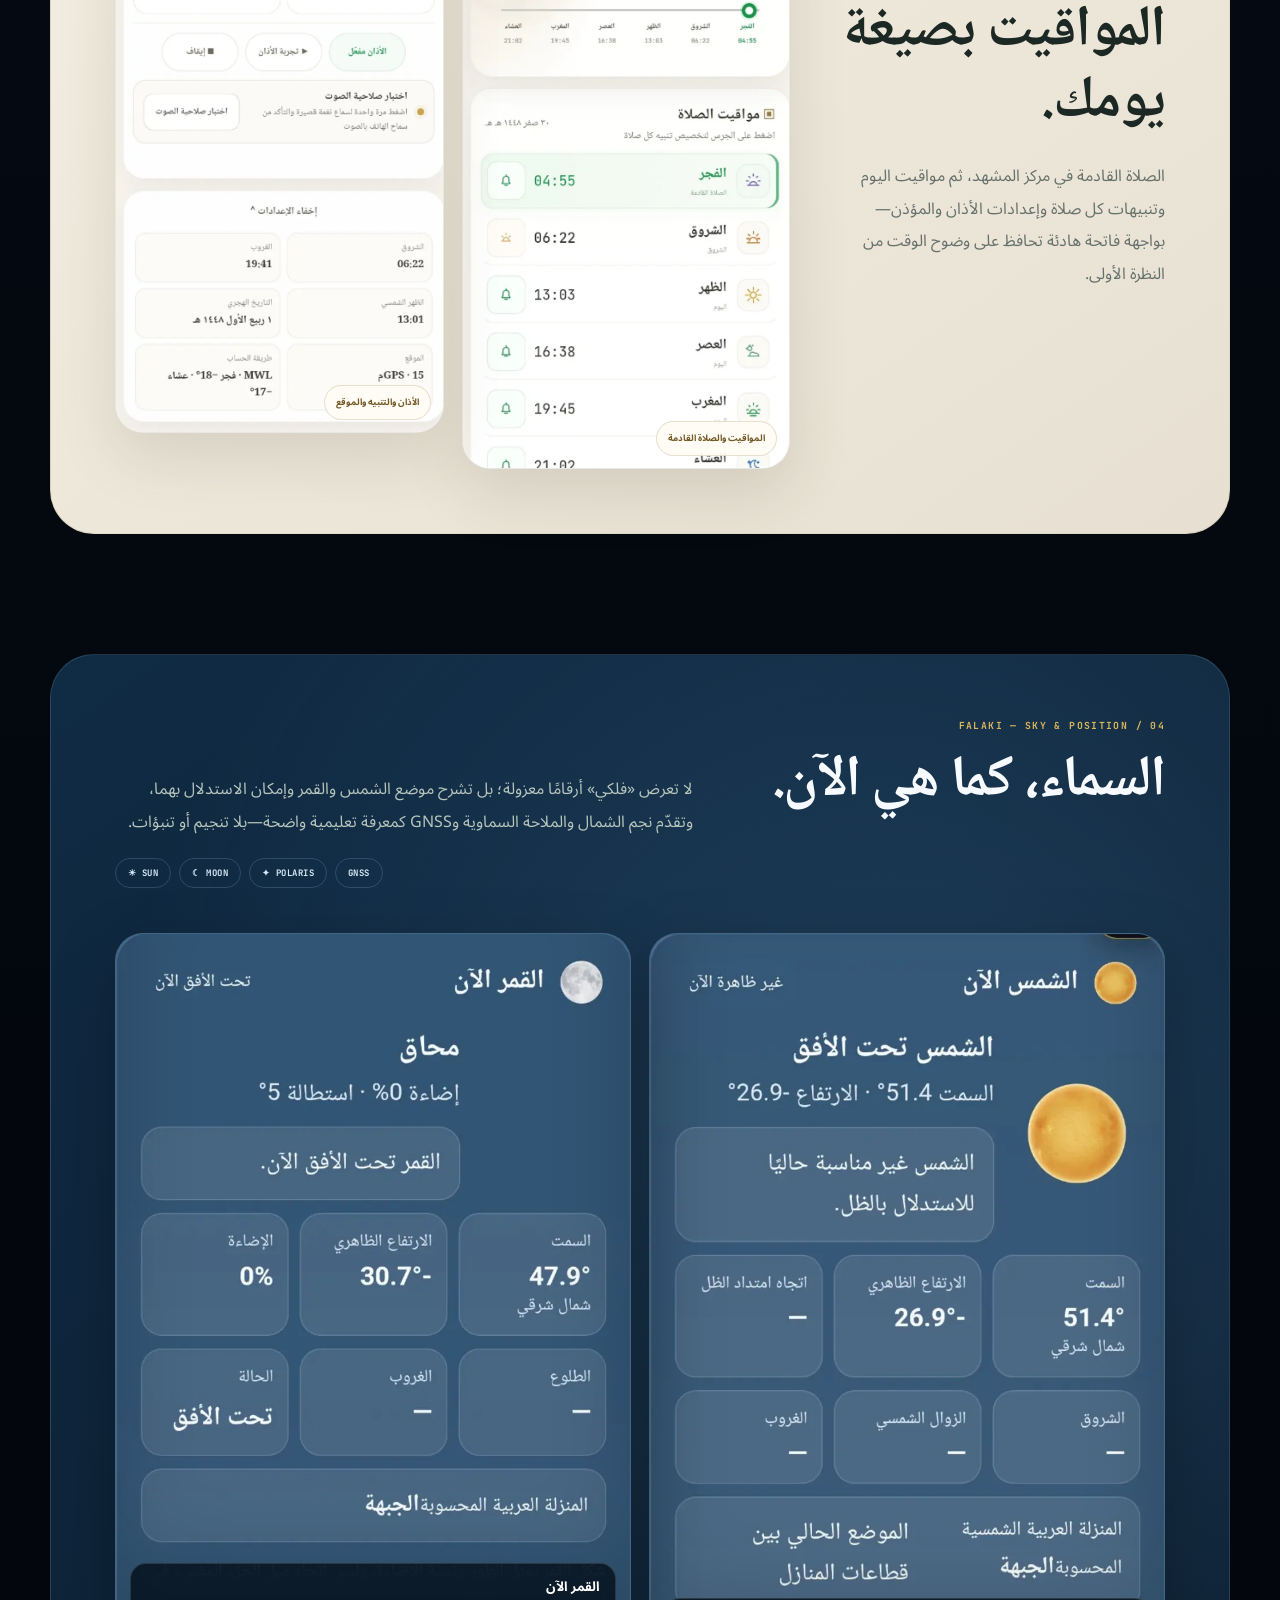
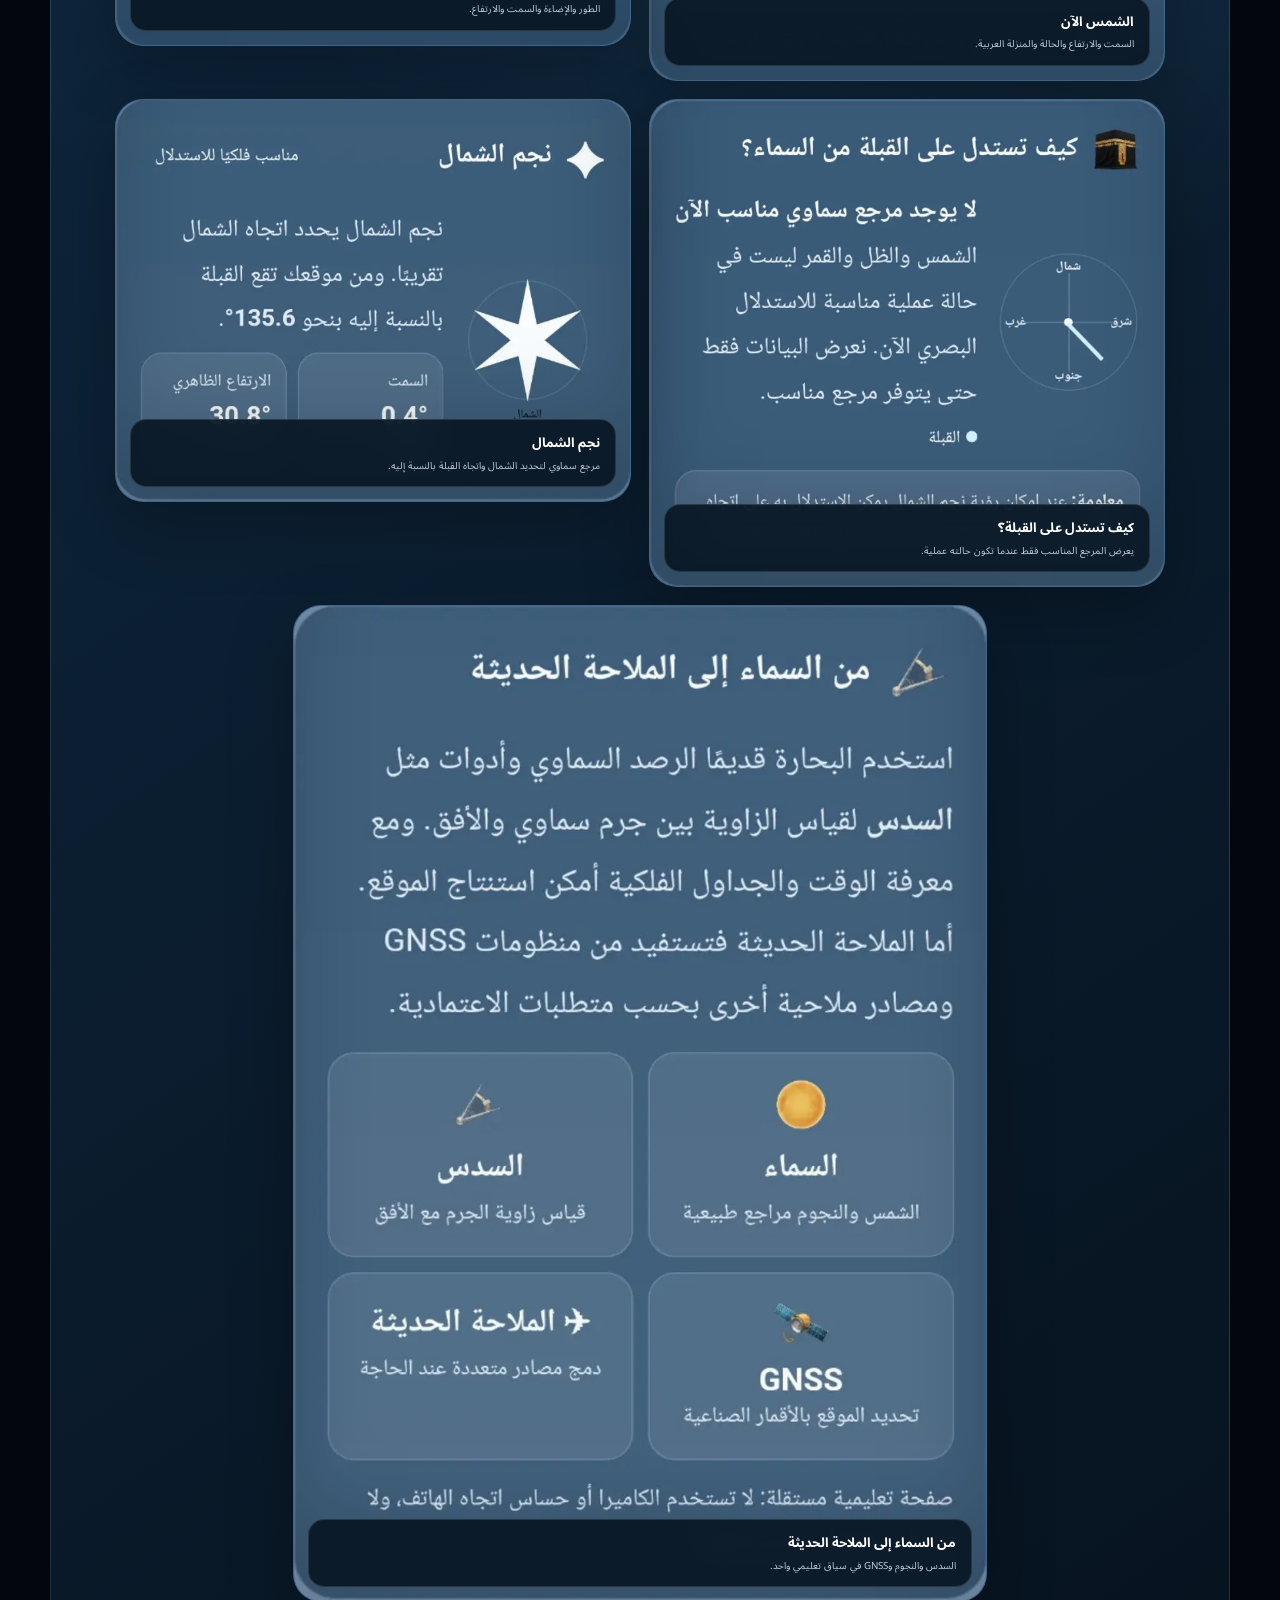
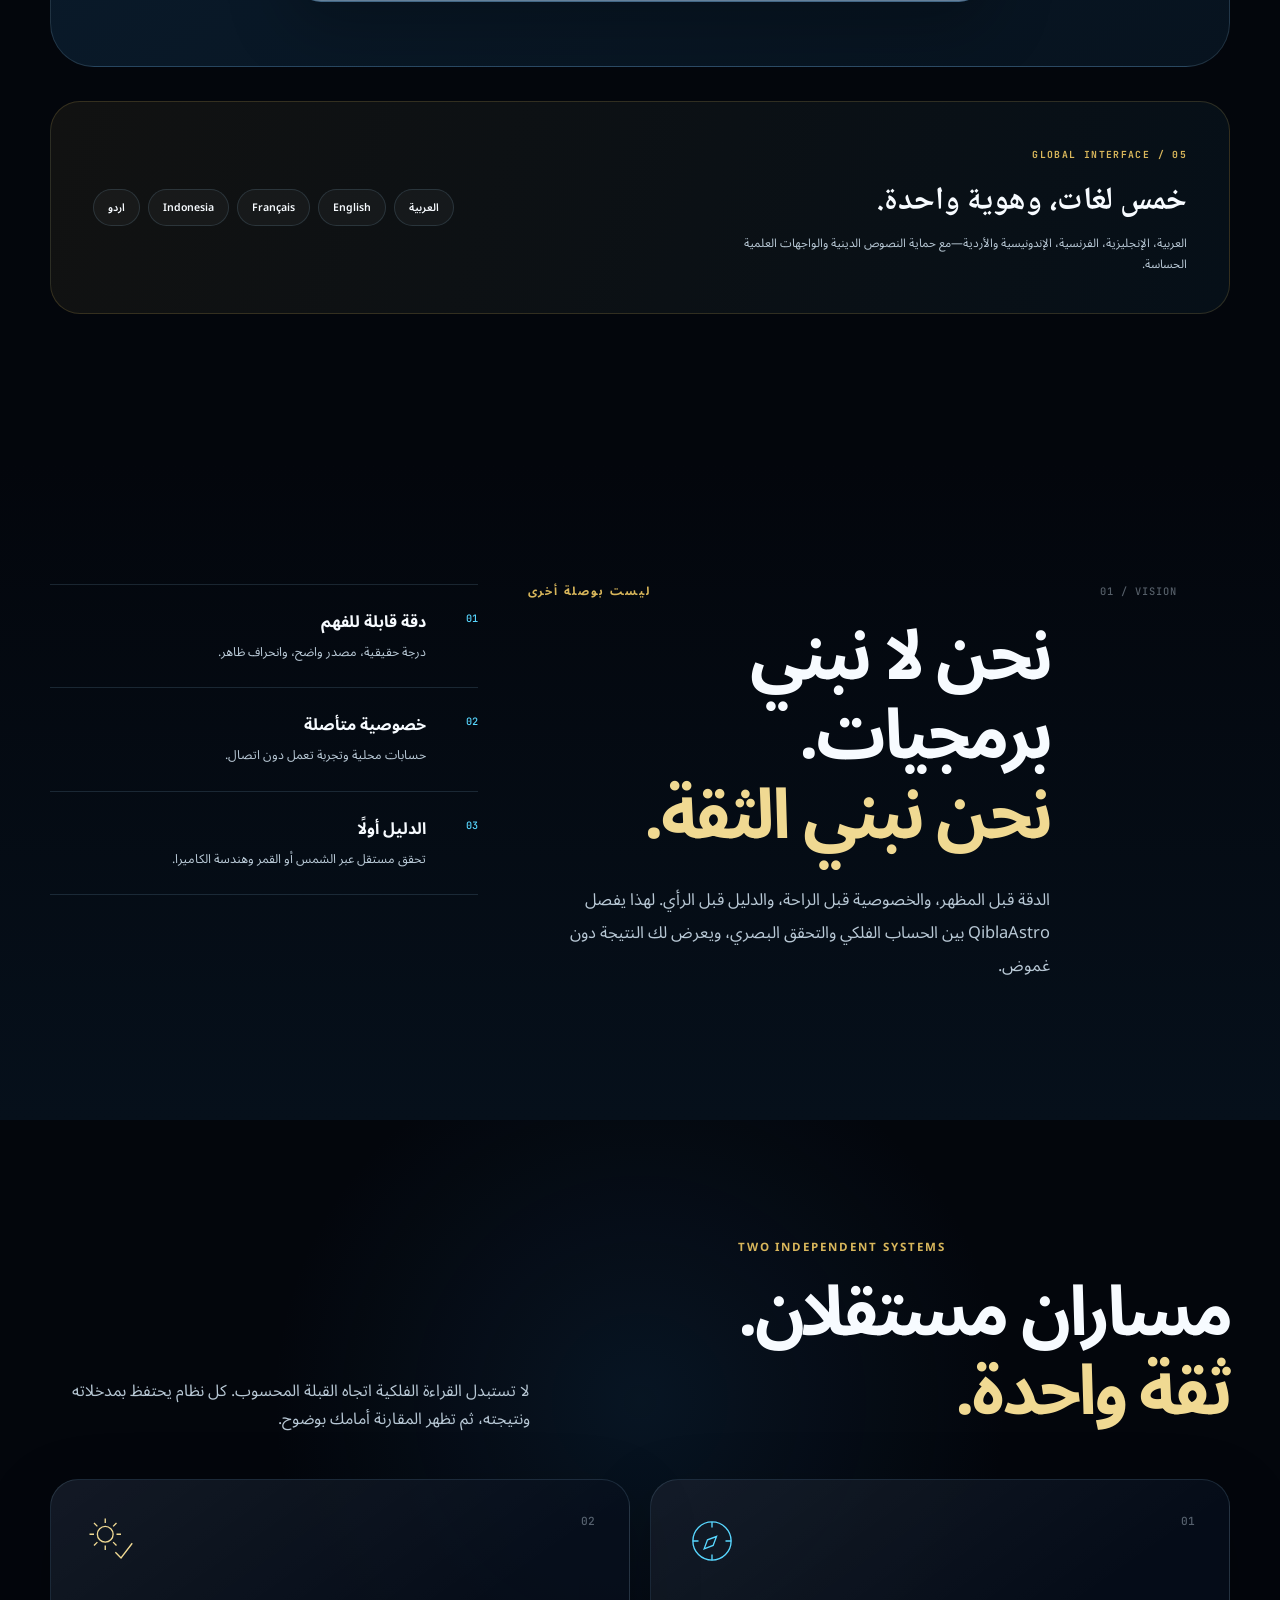
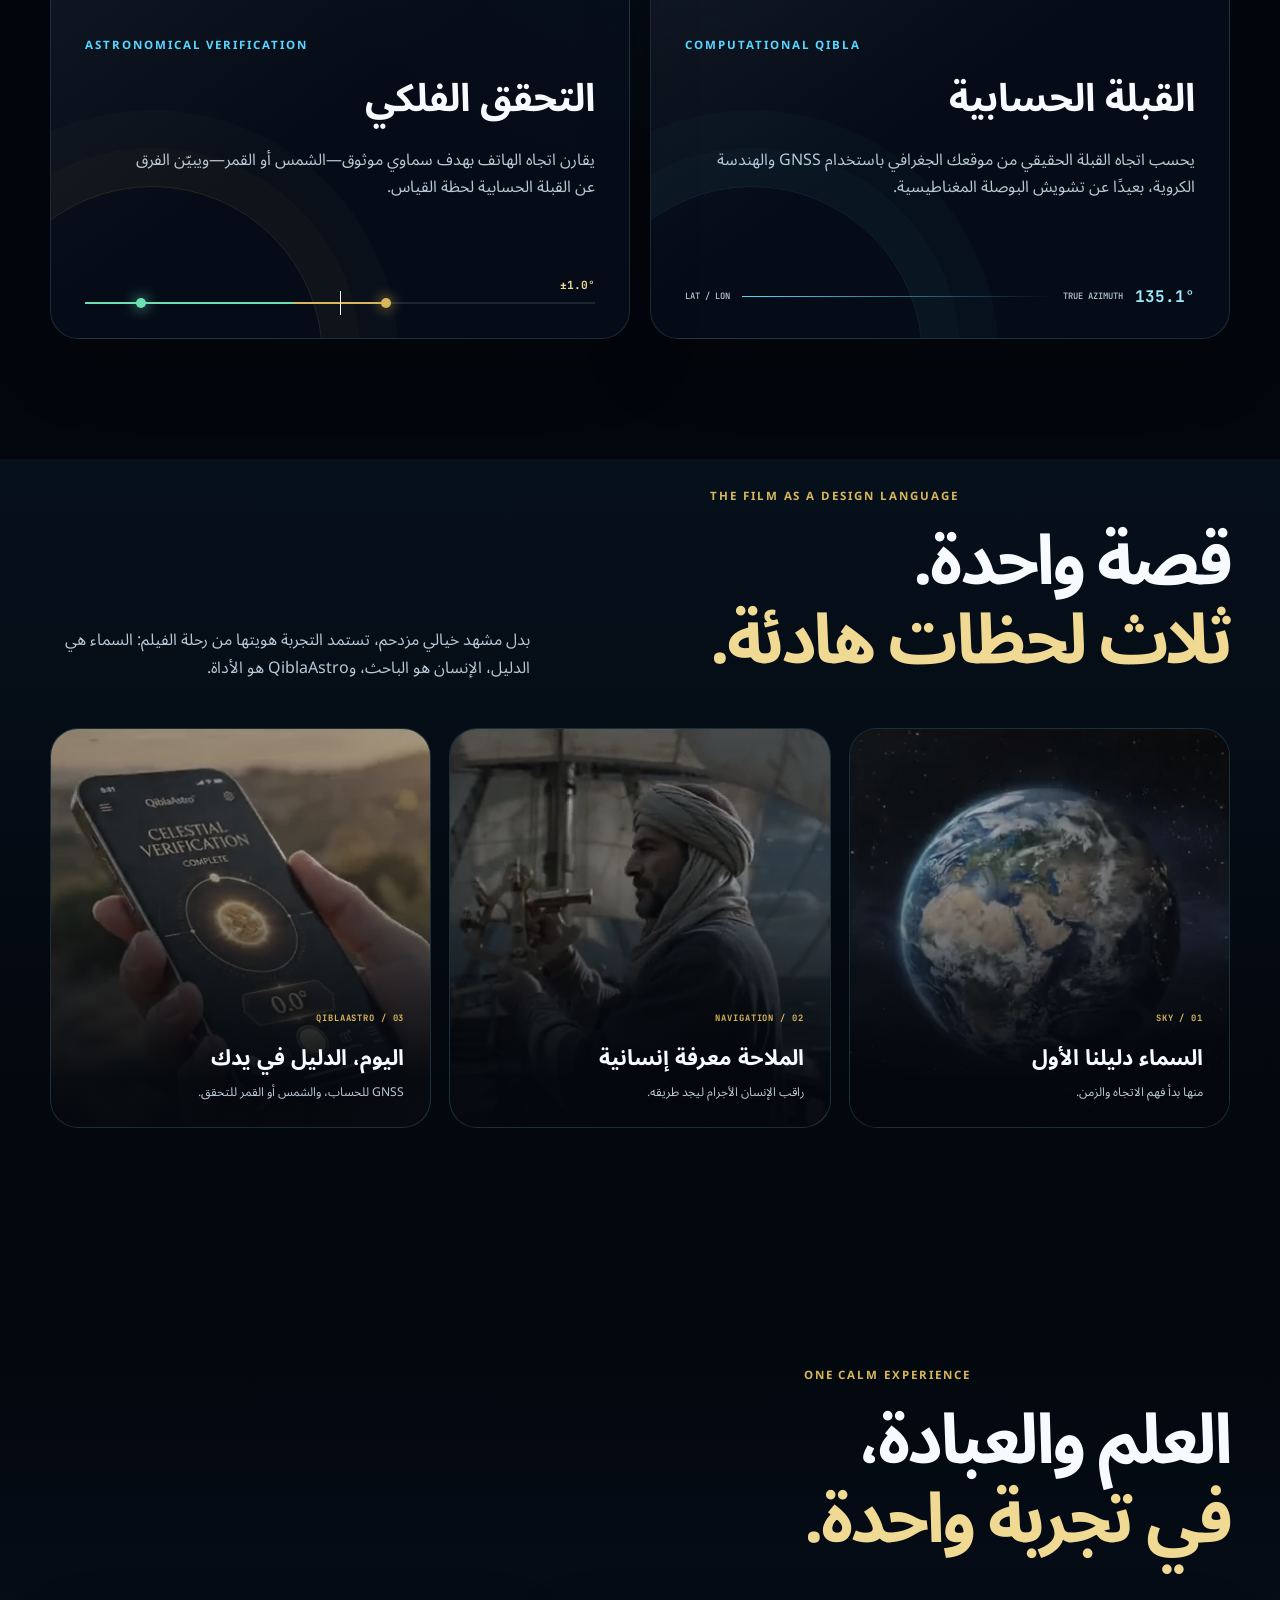
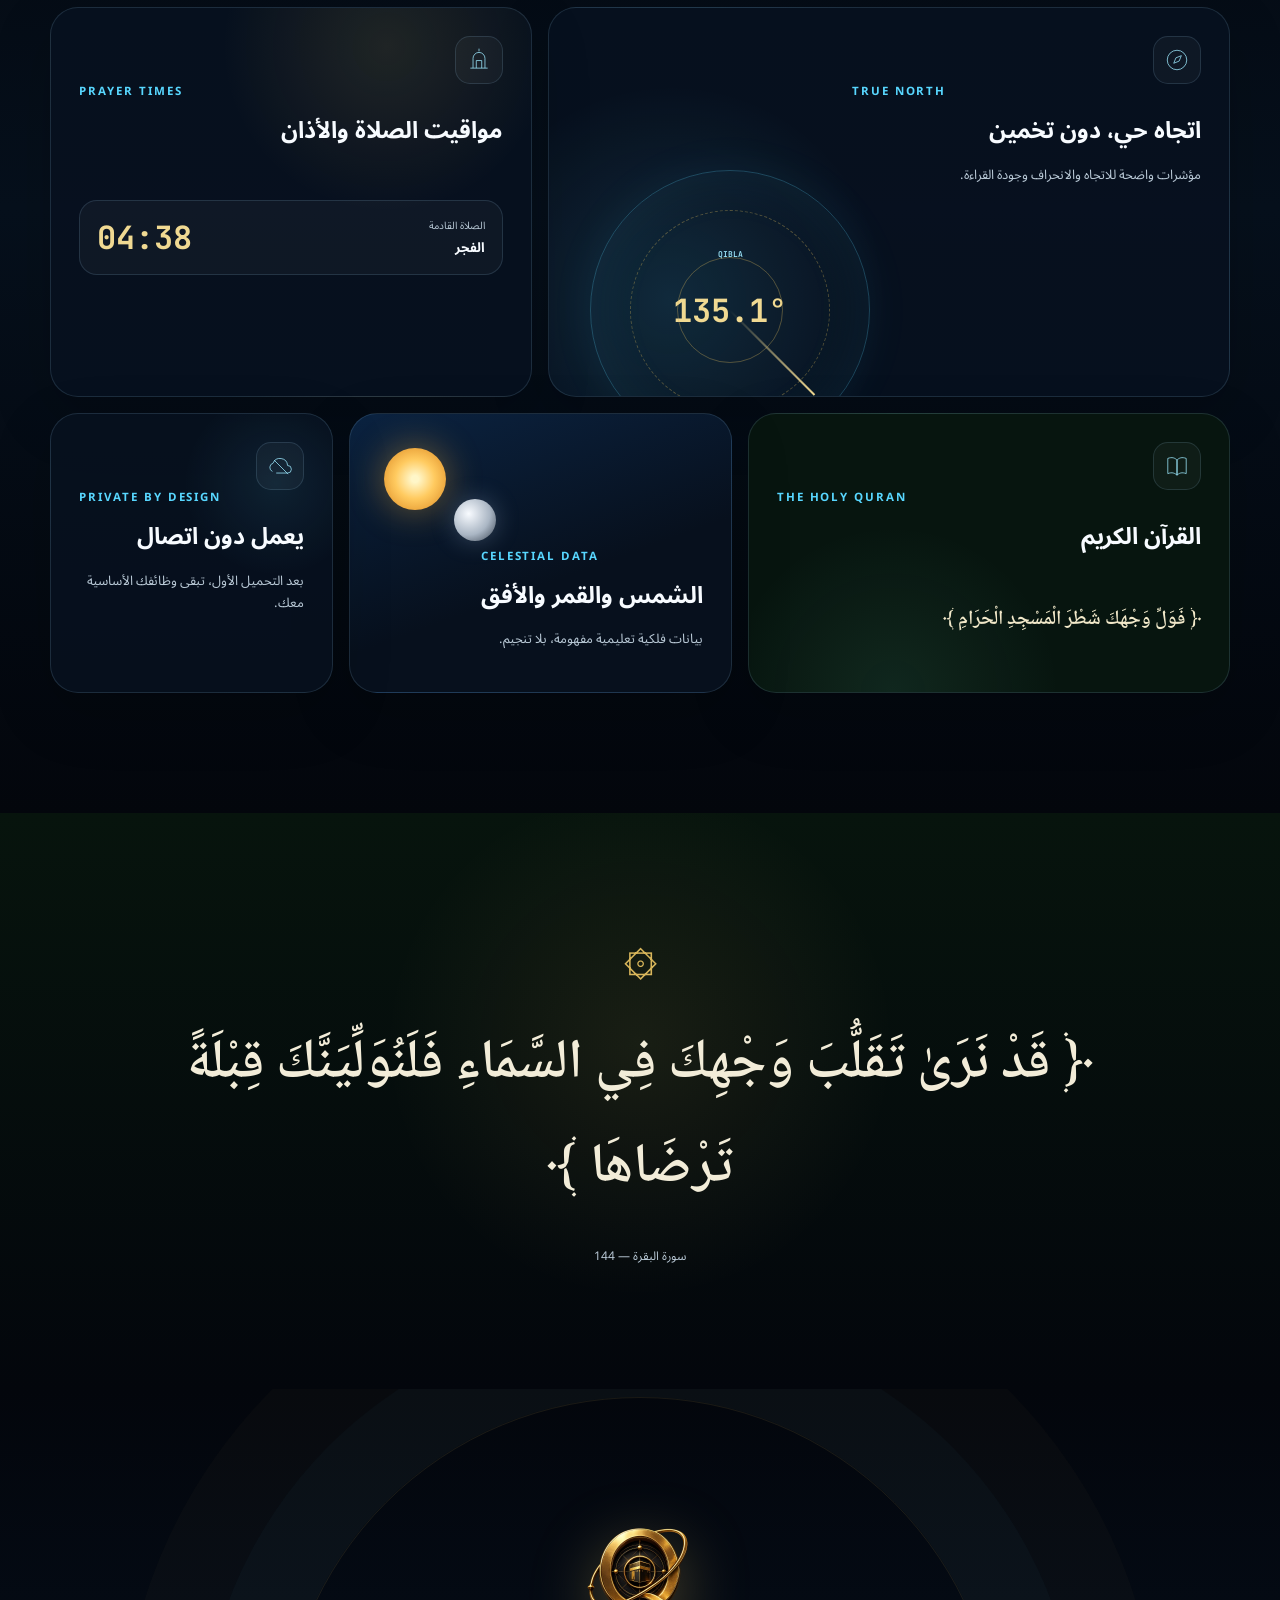
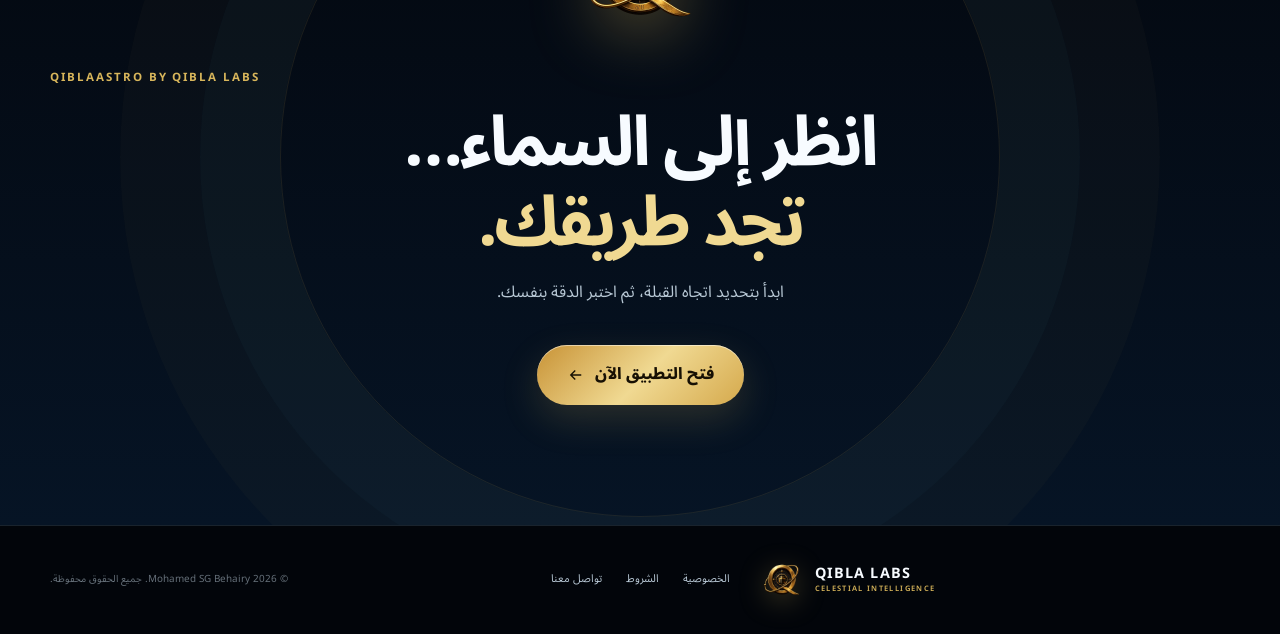
==== commit a814b89b: "Show contact email and Facebook in header" ====
--- a/index.html
+++ b/index.html
@@ -28,7 +28,7 @@
   <meta name="twitter:description" content="Astronomical Qibla Compass by Qibla Labs.">
   <meta name="twitter:image" content="https://qiblalabs.com/images/qiblalabs-share-v4.png">
 
-  <link rel="stylesheet" href="/assets/styles.css?v=20260813-contact-line-v6">
+  <link rel="stylesheet" href="/assets/styles.css?v=20260817-header-contact-v7">
   <script src="/assets/main.js?v=20260813-curated-reading-v5" defer></script>
 </head>
 <body>
@@ -46,6 +46,13 @@
         <a href="#film" data-i18n="navFilm">الفيلم</a>
       </div>
       <div class="nav-actions">
+        <a class="header-contact" href="mailto:info@qiblalabs.com?subject=%D8%B1%D8%B3%D8%A7%D9%84%D8%A9%20%D9%85%D9%86%20%D9%85%D9%88%D9%82%D8%B9%20Qibla%20Labs" aria-label="مراسلة Qibla Labs على info@qiblalabs.com">
+          <svg viewBox="0 0 24 24" aria-hidden="true"><path d="M3.5 6.5h17v11h-17zM4 7l8 6 8-6"/></svg>
+          <span>info@qiblalabs.com</span>
+        </a>
+        <a class="social-link" href="https://www.facebook.com/profile.php?id=61593526226916" target="_blank" rel="noopener noreferrer" aria-label="فتح صفحة Qibla Labs على Facebook في نافذة جديدة">
+          <svg viewBox="0 0 24 24" aria-hidden="true"><path d="M14.2 8.2V6.5c0-.8.5-1 1-1H18V2h-3.1C11.7 2 10 3.9 10 6.8v1.4H7v3.9h3V22h4.2v-9.9h3.2l.6-3.9z"/></svg>
+        </a>
         <button class="lang-toggle" id="langToggle" type="button" aria-label="Switch to English">EN</button>
         <a class="button button-primary button-small app-link" href="https://app.qiblalabs.com" target="_blank" rel="noopener" data-i18n="openApp" aria-label="فتح تطبيق QiblaAstro في نافذة جديدة">فتح التطبيق</a>
       </div>
--- a/assets/styles.css
+++ b/assets/styles.css
@@ -6,7 +6,7 @@
   --ui:'Noto Sans Arabic',system-ui,sans-serif;--content:'Noto Naskh Arabic','Amiri',serif;--mono:'JetBrains Mono',monospace
 }
 *{box-sizing:border-box}html{scroll-behavior:smooth;scroll-padding-top:96px}body{margin:0;background:var(--cosmos-950);color:var(--white);font-family:var(--ui);line-height:1.7;overflow-x:hidden}body::before{content:"";position:fixed;inset:0;z-index:-1;pointer-events:none;background:radial-gradient(circle at 18% 20%,rgba(88,215,255,.055),transparent 24%),radial-gradient(circle at 80% 70%,rgba(216,182,91,.04),transparent 26%)}a{color:inherit;text-decoration:none}button{font:inherit}.container{width:var(--container);margin-inline:auto}.skip-link{position:fixed;z-index:999;top:10px;right:10px;padding:10px 16px;border-radius:10px;background:var(--white);color:var(--cosmos-950);transform:translateY(-150%)}.skip-link:focus{transform:none}
-.site-header{position:fixed;top:0;left:0;right:0;z-index:100;padding:14px 0;transition:.3s}.site-header.scrolled{padding:8px 0;background:rgba(3,6,12,.78);border-bottom:1px solid var(--line);backdrop-filter:blur(20px)}.nav-shell{width:var(--container);margin:auto;display:flex;align-items:center;justify-content:space-between;gap:24px}.brand{display:flex;align-items:center;gap:11px;direction:ltr}.brand img{border-radius:14px;filter:drop-shadow(0 6px 14px rgba(216,182,91,.28))}.brand span{display:flex;flex-direction:column;line-height:1.1}.brand strong{font-size:.9rem;letter-spacing:.08em}.brand small{margin-top:4px;color:var(--gold);font:600 .47rem/1 var(--ui);letter-spacing:.18em}.nav-links{display:flex;align-items:center;gap:28px;color:var(--muted);font-size:.82rem}.nav-links a{transition:.2s}.nav-links a:hover{color:var(--white)}.nav-actions{display:flex;align-items:center;gap:8px}.lang-toggle{width:42px;height:42px;border:1px solid var(--line);border-radius:50%;background:rgba(255,255,255,.04);color:var(--white);cursor:pointer;font:700 .72rem var(--mono)}
+.site-header{position:fixed;top:0;left:0;right:0;z-index:100;padding:14px 0;transition:.3s}.site-header.scrolled{padding:8px 0;background:rgba(3,6,12,.78);border-bottom:1px solid var(--line);backdrop-filter:blur(20px)}.nav-shell{position:relative;width:var(--container);margin:auto;display:flex;align-items:center;justify-content:space-between;gap:24px}.brand{display:flex;align-items:center;gap:11px;direction:ltr}.brand img{border-radius:14px;filter:drop-shadow(0 6px 14px rgba(216,182,91,.28))}.brand span{display:flex;flex-direction:column;line-height:1.1}.brand strong{font-size:.9rem;letter-spacing:.08em}.brand small{margin-top:4px;color:var(--gold);font:600 .47rem/1 var(--ui);letter-spacing:.18em}.nav-links{display:flex;align-items:center;gap:28px;color:var(--muted);font-size:.82rem}.nav-links a{transition:.2s}.nav-links a:hover{color:var(--white)}.nav-actions{display:flex;align-items:center;gap:8px}.header-contact{display:inline-flex;align-items:center;gap:8px;min-height:42px;padding:0 14px;border:1px solid rgba(216,182,91,.2);border-radius:999px;background:rgba(3,6,12,.34);color:#e7dfc9;font:600 .68rem var(--mono);direction:ltr;transition:border-color .2s,background .2s,color .2s}.header-contact:hover{border-color:rgba(240,217,146,.52);background:rgba(216,182,91,.09);color:var(--gold-soft)}.header-contact svg{width:16px;fill:none;stroke:var(--gold-soft);stroke-width:1.5}.social-link,.lang-toggle{display:grid;place-items:center;width:42px;height:42px;border:1px solid var(--line);border-radius:50%;background:rgba(255,255,255,.04);color:var(--white)}.social-link{transition:border-color .2s,background .2s,color .2s}.social-link:hover{border-color:rgba(88,215,255,.42);background:rgba(88,215,255,.08);color:var(--cyan-soft)}.social-link svg{width:17px;height:17px;fill:currentColor}.lang-toggle{cursor:pointer;font:700 .72rem var(--mono)}
 .button{display:inline-flex;align-items:center;justify-content:center;gap:10px;min-height:52px;padding:0 22px;border:1px solid var(--line);border-radius:999px;background:rgba(255,255,255,.055);color:var(--white);font-weight:800;transition:transform .2s,box-shadow .2s,border-color .2s}.button:hover{transform:translateY(-2px);border-color:rgba(240,217,146,.42)}.button svg{width:18px;fill:none;stroke:currentColor;stroke-width:1.8;transform:scaleX(-1)}html[dir=ltr] .button svg{transform:none}.button-primary{border:0;background:linear-gradient(135deg,#c89336,var(--gold-soft) 52%,#d5a94c);color:#171004;box-shadow:0 14px 38px rgba(216,182,91,.18),inset 0 1px 0 rgba(255,255,255,.5)}.button-primary:hover{box-shadow:0 18px 45px rgba(216,182,91,.28)}.button-small{min-height:42px;padding-inline:17px;font-size:.76rem}.button-large{min-height:60px;padding-inline:30px}.button-quiet{background:rgba(3,6,12,.36);backdrop-filter:blur(12px)}
 .hero{position:relative;min-height:100svh;display:flex;align-items:center;isolation:isolate;overflow:hidden;background:#02050a}.hero-media{position:absolute;inset:0;z-index:-4;background:url('/images/qibla-celestial-hero.webp') center/cover no-repeat;transform:scale(1.015);animation:heroDrift 16s ease-in-out infinite alternate}.hero-scrim{position:absolute;inset:0;z-index:-3;background:linear-gradient(90deg,rgba(2,5,10,.98) 0%,rgba(2,5,10,.9) 30%,rgba(2,5,10,.28) 64%,rgba(2,5,10,.12)),linear-gradient(180deg,rgba(2,5,10,.2),transparent 55%,#03060c 100%)}html[dir=rtl] .hero-scrim{transform:scaleX(-1)}.hero::after{content:"";position:absolute;inset:0;z-index:-2;background:radial-gradient(circle at 22% 42%,rgba(88,215,255,.06),transparent 25%),linear-gradient(180deg,transparent 72%,var(--cosmos-950));pointer-events:none}.hero-orbit{position:absolute;z-index:-1;border:1px solid rgba(216,182,91,.14);border-radius:50%;pointer-events:none}.orbit-one{width:640px;height:640px;left:-390px;top:8%;animation:orbitSpin 34s linear infinite}.orbit-two{width:360px;height:360px;left:-240px;top:27%;border-style:dashed;animation:orbitSpin 28s linear infinite reverse}
 .hero-content{display:grid;grid-template-columns:minmax(0,1fr) 300px;align-items:end;gap:60px;padding-top:120px;padding-bottom:72px}.hero-copy{max-width:690px}.eyebrow,.kicker,.card-tag{margin:0;color:var(--cyan);font:700 .72rem/1.4 var(--ui);letter-spacing:.17em;direction:ltr;text-align:start}.eyebrow{display:flex;align-items:center;gap:10px}.eyebrow span{width:36px;height:1px;background:var(--cyan);box-shadow:0 0 12px var(--cyan)}.hero h1{margin:18px 0 20px;display:flex;flex-direction:column;line-height:.93}.hero h1>span{font-size:clamp(4rem,8.7vw,7.8rem);font-weight:800;letter-spacing:-.075em;direction:ltr;text-align:start;background:linear-gradient(112deg,#fff 6%,#ffe6a0 45%,#9eeaff 90%);background-clip:text;color:transparent}.hero h1 em{margin-top:24px;color:#f2e7c8;font:700 clamp(2rem,4.2vw,3.9rem)/1.3 var(--content);font-style:normal}.hero-lead{max-width:650px;margin:0;color:#d3dde8;font-size:clamp(1rem,1.7vw,1.22rem);line-height:1.95}.hero-actions{display:flex;flex-wrap:wrap;gap:10px;margin-top:30px}.trust-row{display:flex;flex-wrap:wrap;gap:20px;margin-top:28px;color:var(--muted);font-size:.72rem}.trust-row span{display:flex;align-items:center;gap:7px}.trust-row i{width:6px;height:6px;border-radius:50%;background:var(--green);box-shadow:0 0 12px var(--green)}
@@ -20,7 +20,7 @@
 .footer{padding:32px 0;border-top:1px solid var(--line);background:#02050a}.footer-grid{display:grid;grid-template-columns:1fr auto 1fr;align-items:center;gap:30px}.footer nav{display:flex;gap:24px;color:var(--muted);font-size:.68rem}.footer p{margin:0;text-align:end;color:rgba(184,200,213,.55);font-size:.62rem}.reveal{opacity:0;transform:translateY(28px);transition:opacity .75s ease,transform .75s cubic-bezier(.2,.72,.2,1)}.reveal.visible{opacity:1;transform:none}
 @keyframes heroDrift{to{transform:scale(1.04) translate3d(-.4%,.3%,0)}}@keyframes orbitSpin{to{transform:rotate(360deg)}}@keyframes scrollCue{0%{opacity:0;transform:translate(-50%,0)}40%{opacity:1}100%{opacity:0;transform:translate(-50%,13px)}}@keyframes finalPulse{50%{transform:scale(1.035);opacity:.7}}
 @media(max-width:980px){.nav-links{display:none}.hero-content{grid-template-columns:1fr;align-items:center}.bearing-card{max-width:330px}.manifesto-grid{grid-template-columns:80px 1fr}.principles{grid-column:2}.systems-grid,.film-grid{grid-template-columns:1fr}.bento-qibla{grid-column:span 12}.bento-prayer,.bento-quran{grid-column:span 6}.bento-celestial{grid-column:span 7}.bento-offline{grid-column:span 5}.film-copy{max-width:680px}.footer-grid{grid-template-columns:1fr auto}.footer p{grid-column:1/-1;text-align:center}}
-@media(max-width:680px){:root{--container:min(100% - 28px,1180px);--radius:22px}.section{padding:88px 0}.nav-shell{gap:10px}.brand strong{font-size:.75rem}.brand small{font-size:.38rem}.brand img{width:42px;height:42px}.nav-actions .button{display:none}.hero{min-height:900px;align-items:end}.hero-media{background-position:67% center}.hero-scrim{background:linear-gradient(180deg,rgba(2,5,10,.22),rgba(2,5,10,.54) 35%,rgba(2,5,10,.97) 67%,#03060c)}html[dir=rtl] .hero-scrim{transform:none}.hero-content{padding-top:150px;padding-bottom:70px;gap:24px}.hero h1>span{font-size:clamp(3.2rem,17vw,5.4rem)}.hero h1 em{font-size:2rem}.hero-lead{font-size:.94rem}.hero-actions{display:grid}.hero-actions .button{width:100%}.trust-row{gap:12px;font-size:.61rem}.bearing-card{width:100%;max-width:none}.scroll-cue{display:none}.manifesto-grid{grid-template-columns:1fr;gap:25px}.section-index{grid-column:1}.principles{grid-column:1}.principles article{padding-right:46px}.section-heading{display:block}.section-heading>p{margin-top:22px}.system-card{min-height:440px;padding:24px}.system-head{margin-bottom:55px}.data-strip,.verification-line{left:24px;right:24px}.bento-grid{grid-template-columns:1fr}.bento,.bento-qibla,.bento-prayer,.bento-quran,.bento-celestial,.bento-offline{grid-column:1;min-height:280px}.bento-qibla{min-height:420px}.bento-qibla .bento-copy{max-width:75%}.mini-compass{width:245px;left:-5%;bottom:-12%}.film-grid{gap:38px}.cinema{border-radius:23px}.cinema-meta{left:15px;right:15px}.cinema-meta b{display:none}.quote blockquote{font-size:1.75rem}.footer-grid{grid-template-columns:1fr;justify-items:center}.footer nav{flex-wrap:wrap;justify-content:center}.footer p{text-align:center}}
+@media(max-width:680px){:root{--container:min(100% - 28px,1180px);--radius:22px}.section{padding:88px 0}.nav-shell{gap:10px}.brand strong{font-size:.75rem}.brand small{font-size:.38rem}.brand img{width:42px;height:42px}.nav-actions .button{display:none}.header-contact{position:absolute;top:52px;left:50%;min-height:31px;padding:0 12px;background:rgba(3,6,12,.66);font-size:.61rem;transform:translateX(-50%);white-space:nowrap;backdrop-filter:blur(14px)}.header-contact svg{width:14px}.site-header.scrolled .header-contact{top:48px}.hero{min-height:900px;align-items:end}.hero-media{background-position:67% center}.hero-scrim{background:linear-gradient(180deg,rgba(2,5,10,.22),rgba(2,5,10,.54) 35%,rgba(2,5,10,.97) 67%,#03060c)}html[dir=rtl] .hero-scrim{transform:none}.hero-content{padding-top:170px;padding-bottom:70px;gap:24px}.hero h1>span{font-size:clamp(3.2rem,17vw,5.4rem)}.hero h1 em{font-size:2rem}.hero-lead{font-size:.94rem}.hero-actions{display:grid}.hero-actions .button{width:100%}.trust-row{gap:12px;font-size:.61rem}.bearing-card{width:100%;max-width:none}.scroll-cue{display:none}.manifesto-grid{grid-template-columns:1fr;gap:25px}.section-index{grid-column:1}.principles{grid-column:1}.principles article{padding-right:46px}.section-heading{display:block}.section-heading>p{margin-top:22px}.system-card{min-height:440px;padding:24px}.system-head{margin-bottom:55px}.data-strip,.verification-line{left:24px;right:24px}.bento-grid{grid-template-columns:1fr}.bento,.bento-qibla,.bento-prayer,.bento-quran,.bento-celestial,.bento-offline{grid-column:1;min-height:280px}.bento-qibla{min-height:420px}.bento-qibla .bento-copy{max-width:75%}.mini-compass{width:245px;left:-5%;bottom:-12%}.film-grid{gap:38px}.cinema{border-radius:23px}.cinema-meta{left:15px;right:15px}.cinema-meta b{display:none}.quote blockquote{font-size:1.75rem}.footer-grid{grid-template-columns:1fr;justify-items:center}.footer nav{flex-wrap:wrap;justify-content:center}.footer p{text-align:center}}
 @media(prefers-reduced-motion:reduce){html{scroll-behavior:auto}.hero-media,.hero-orbit,.scroll-cue span,.final-glow{animation:none}.reveal{opacity:1;transform:none;transition:none}}
 
 /* Film-led refinement: quieter, human, and grounded in the original QiblaAstro film. */
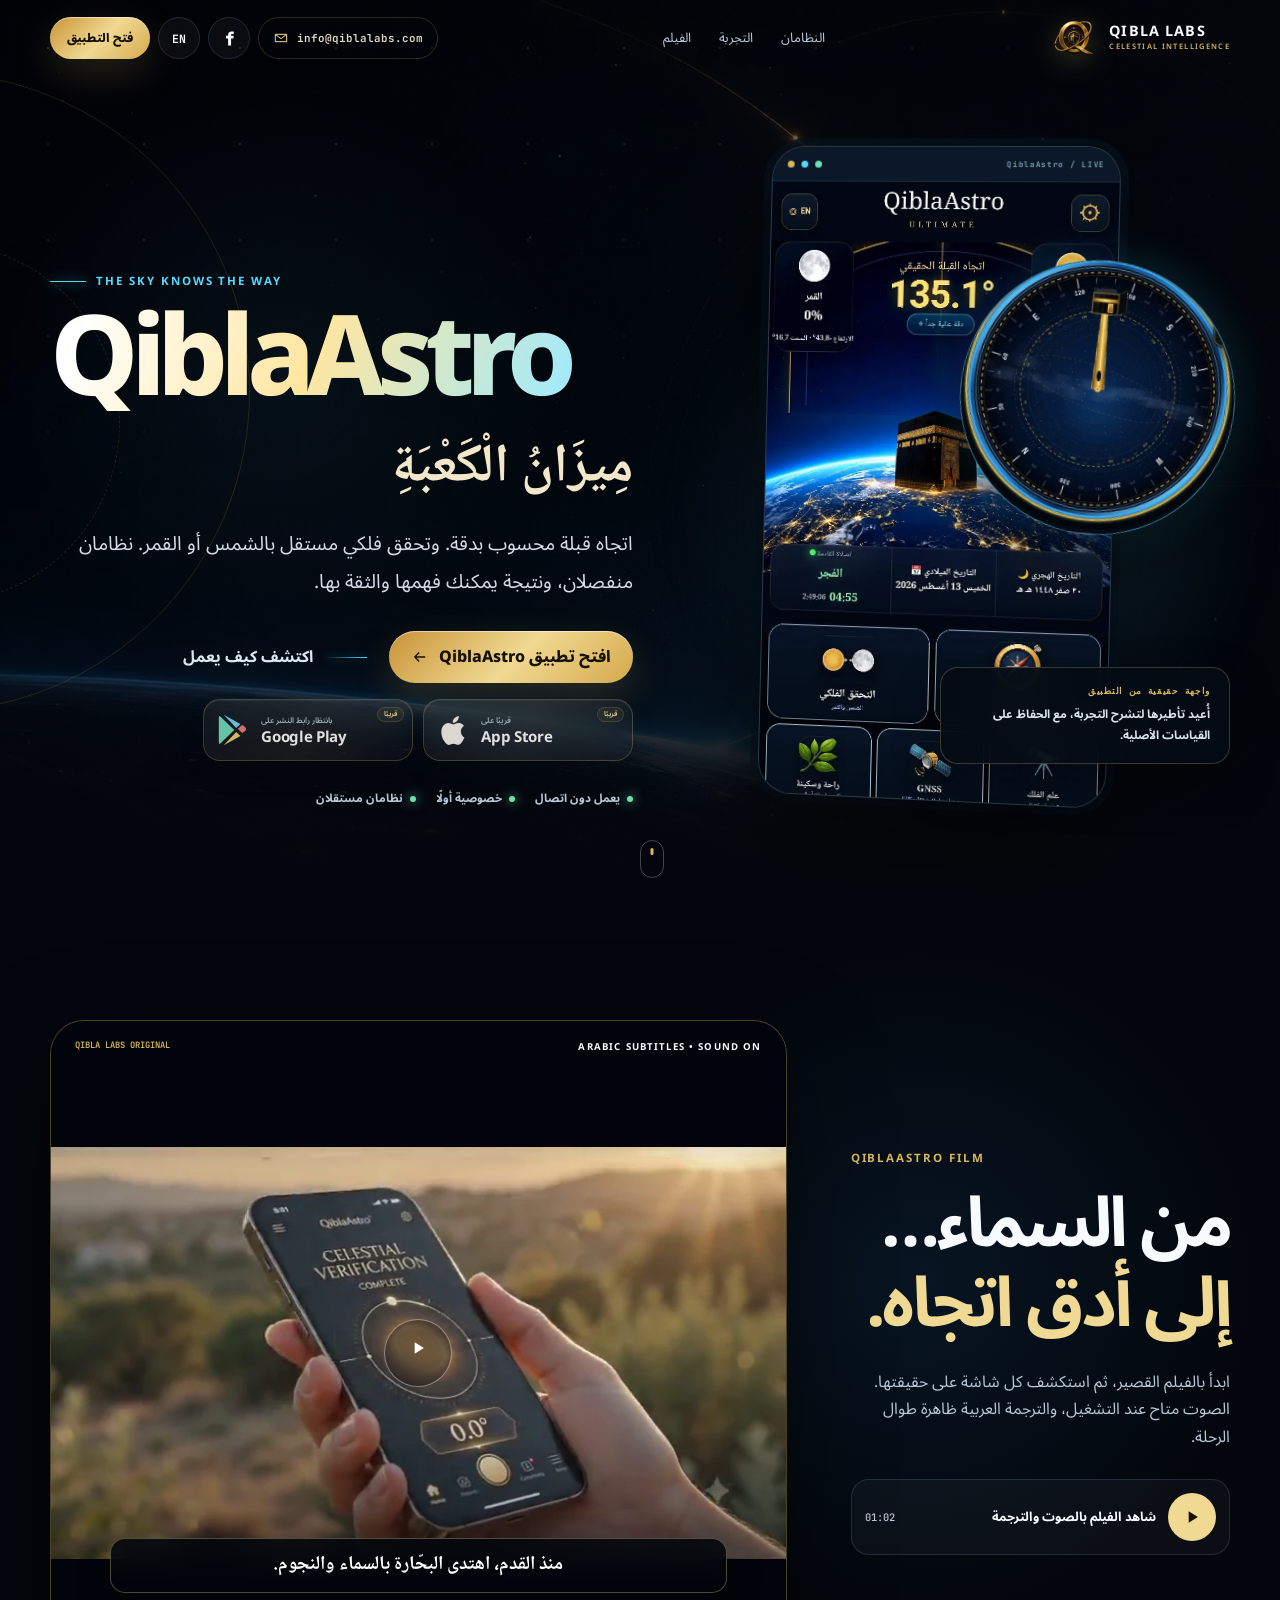
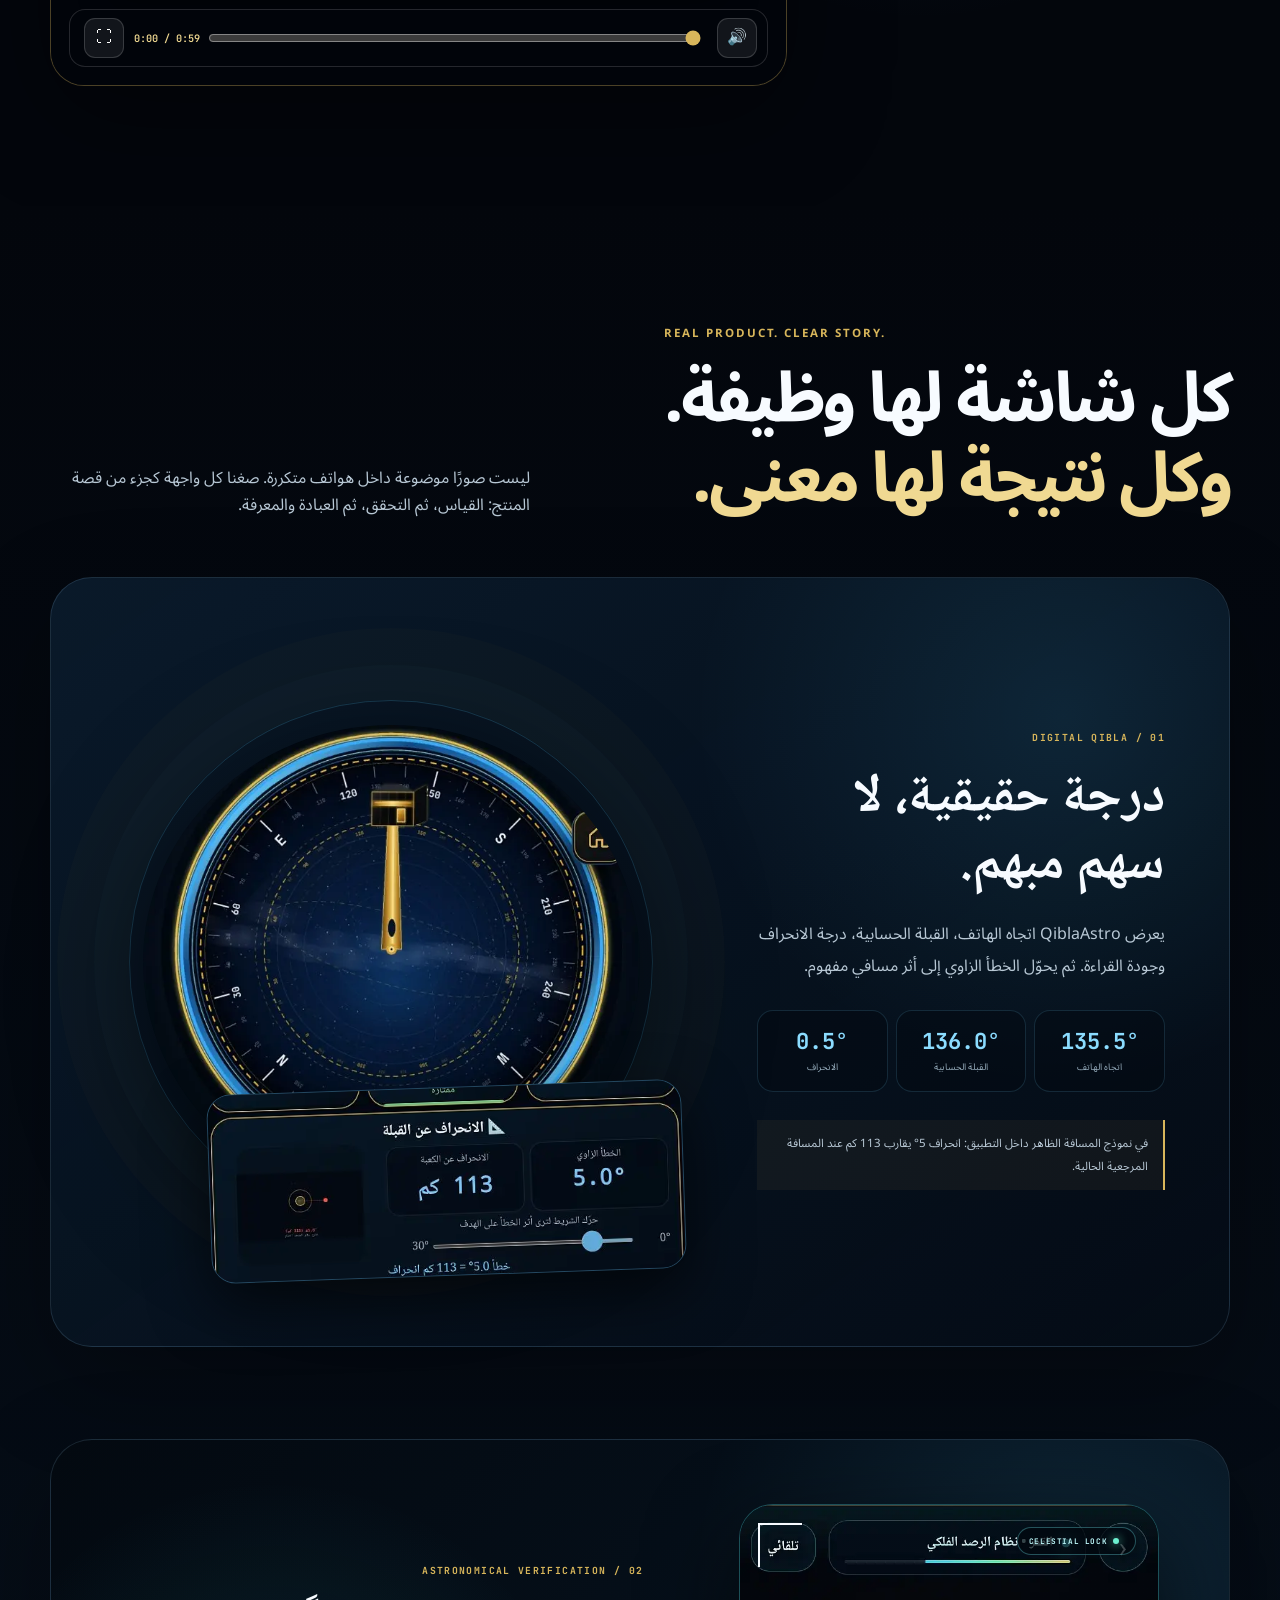
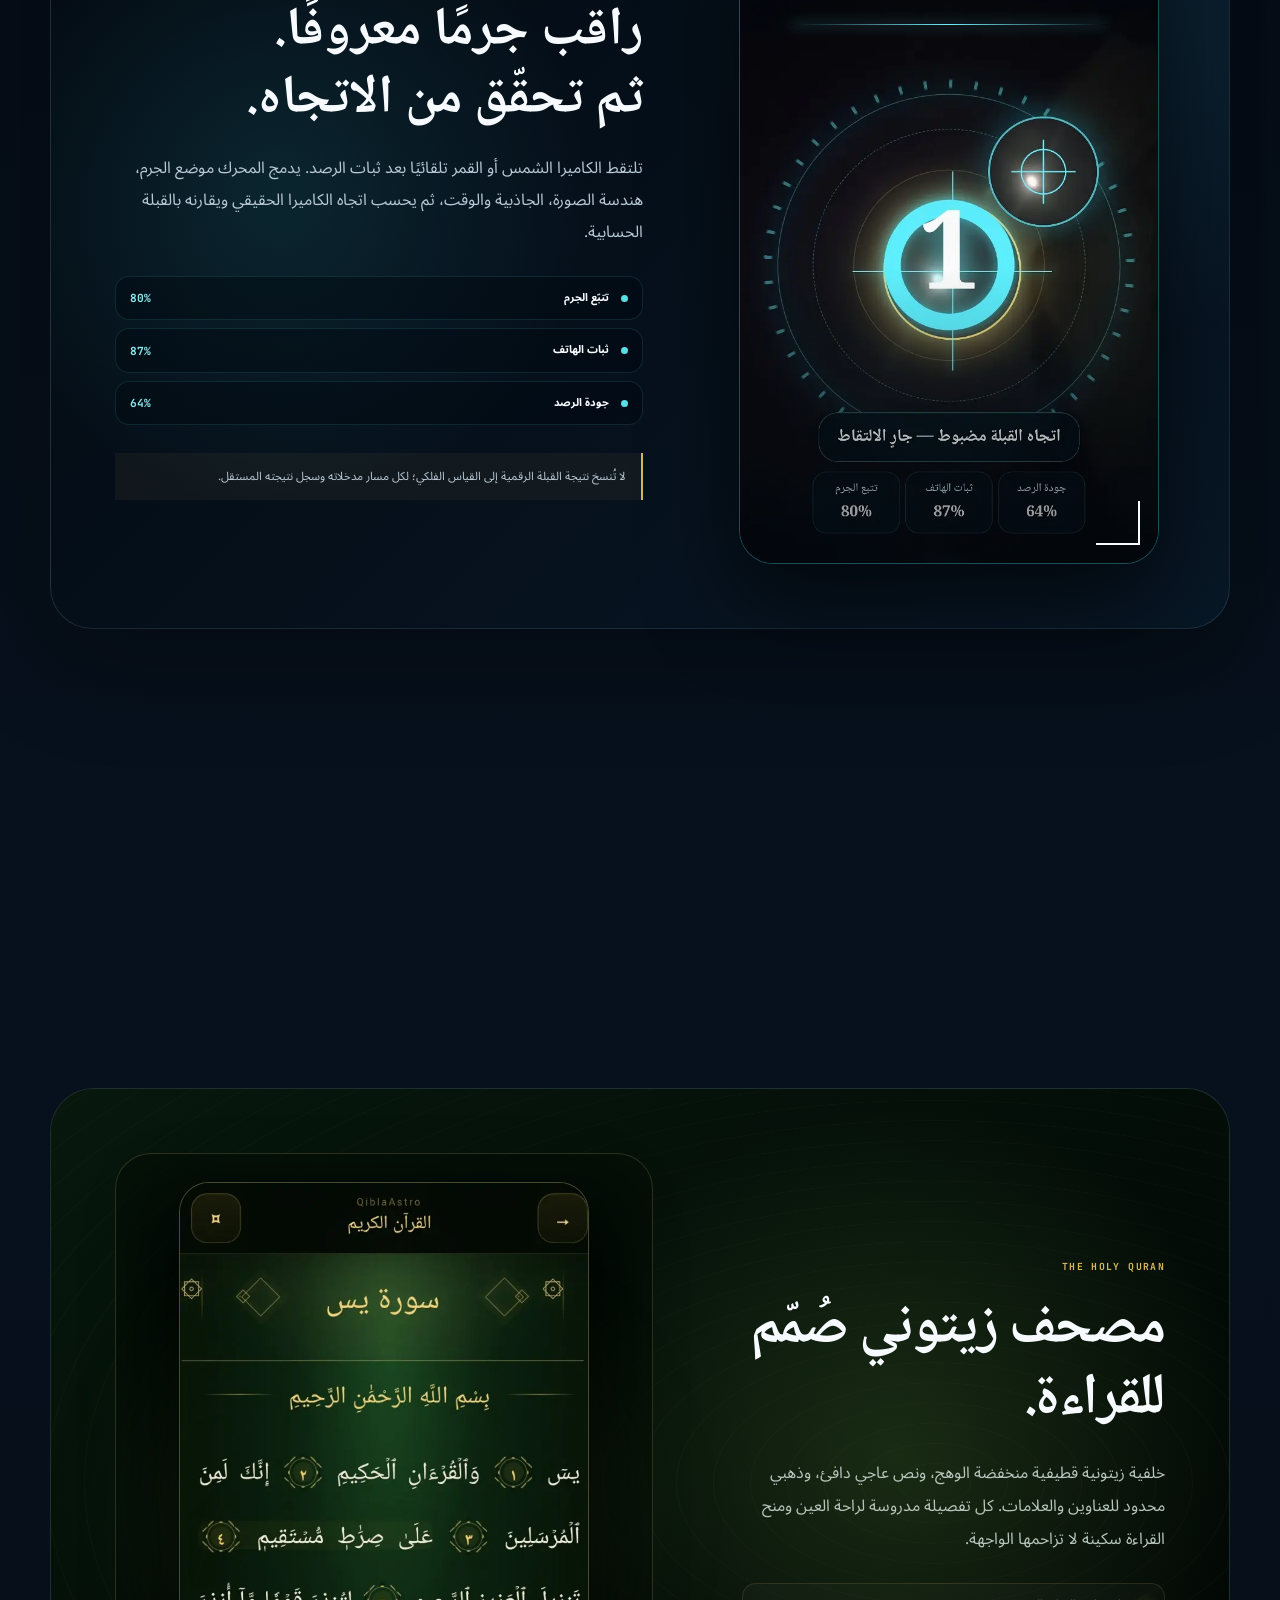
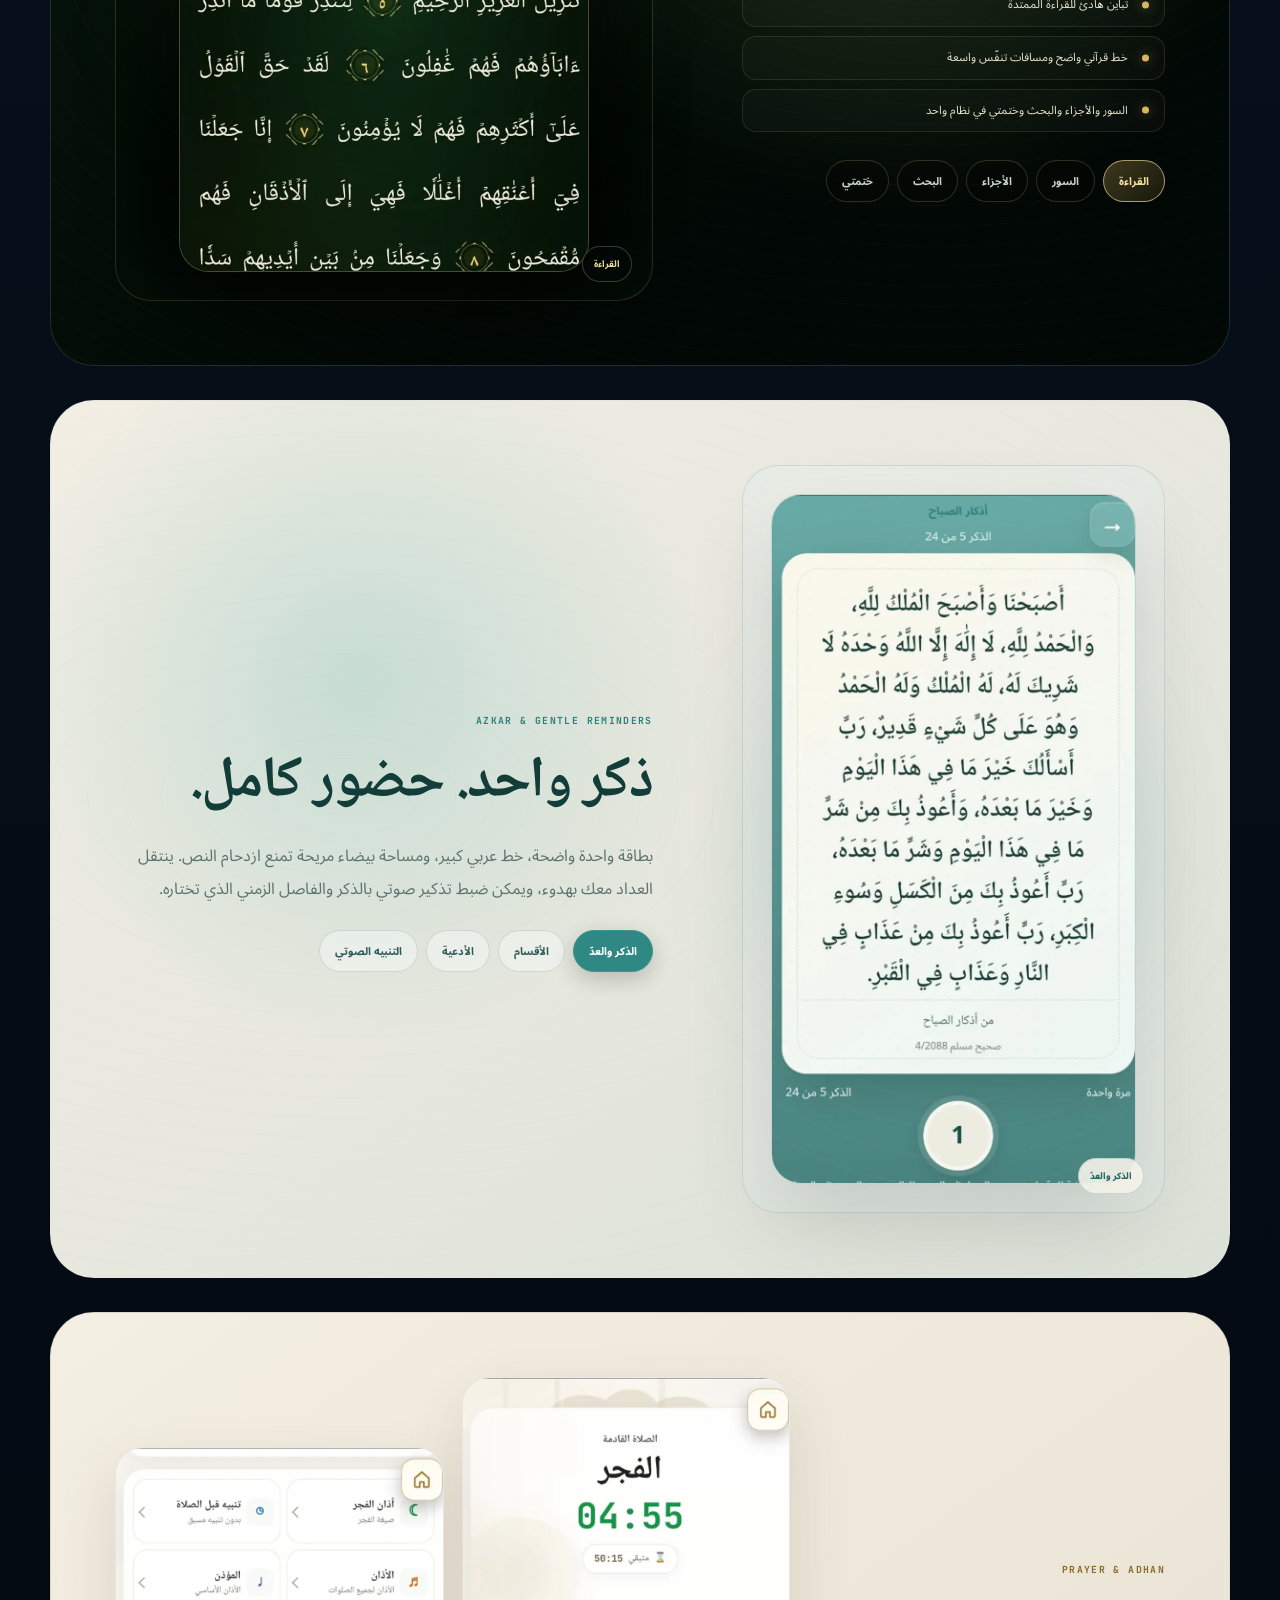
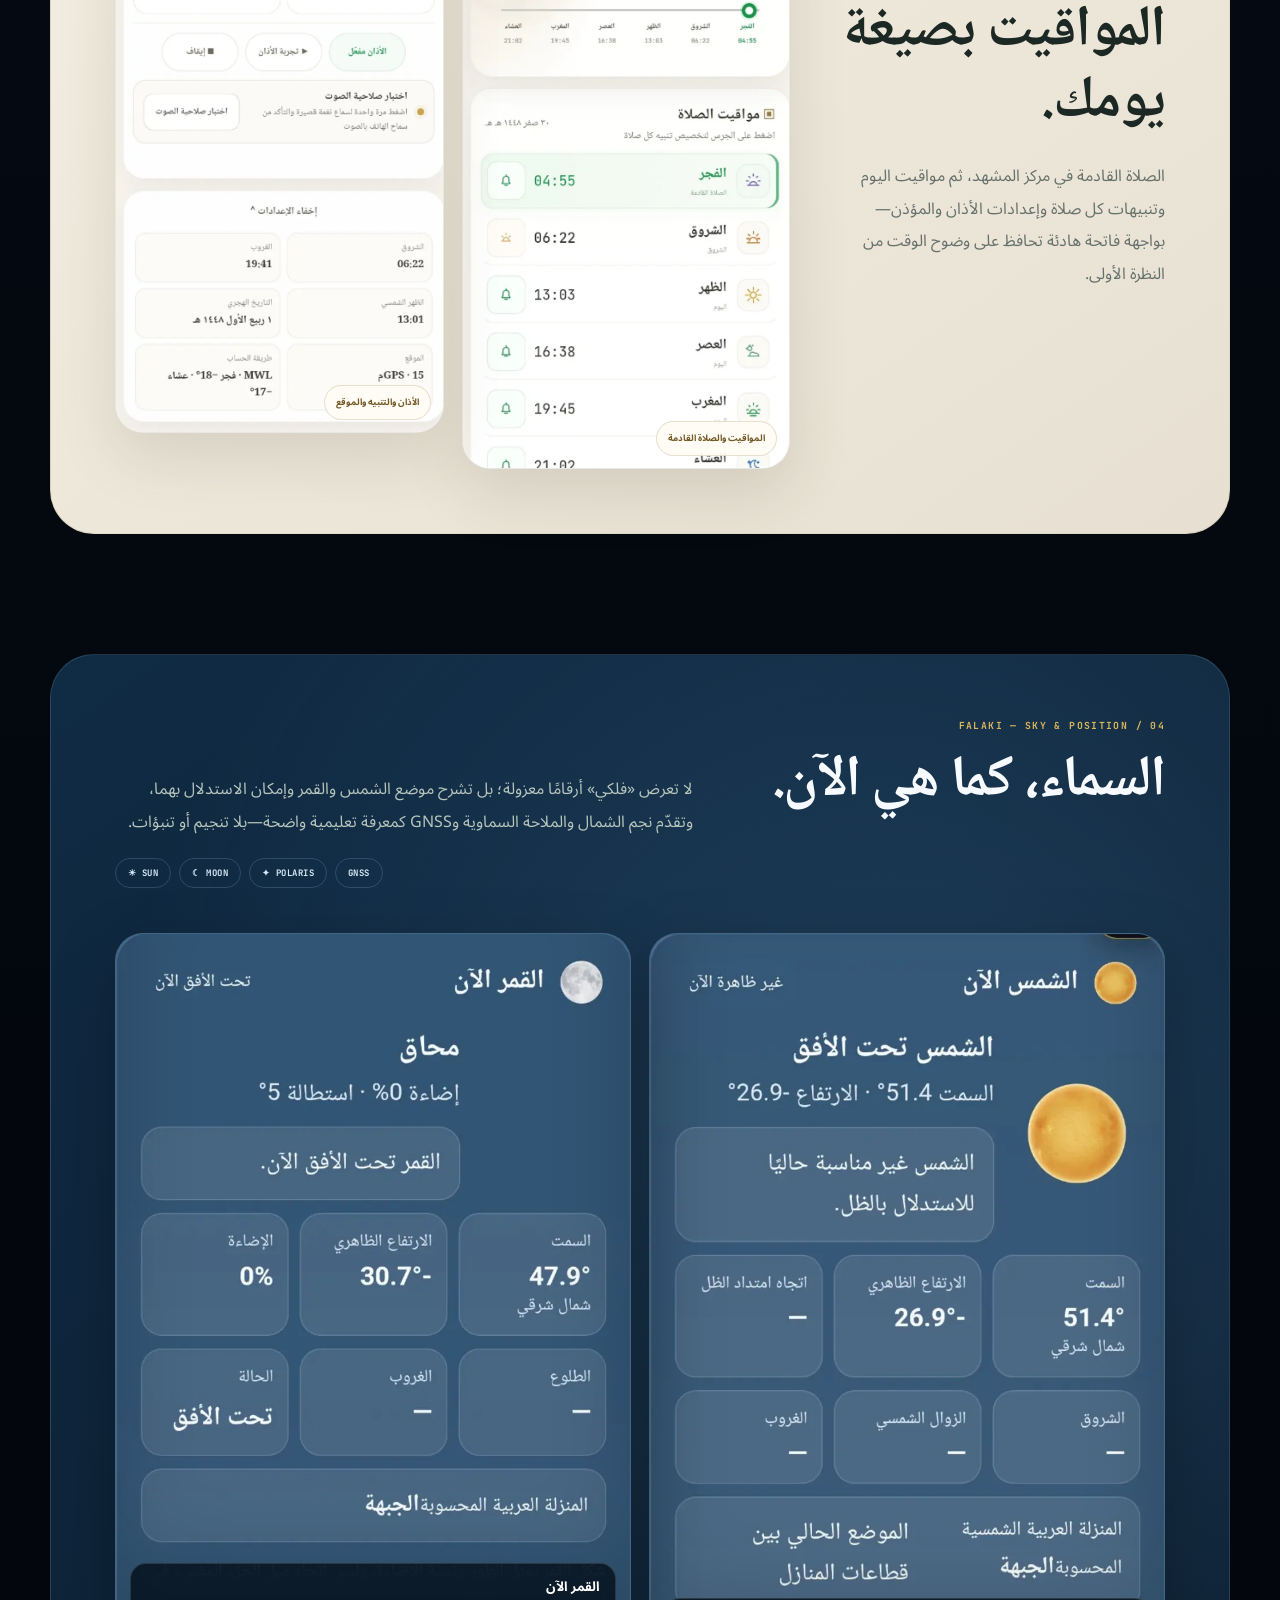
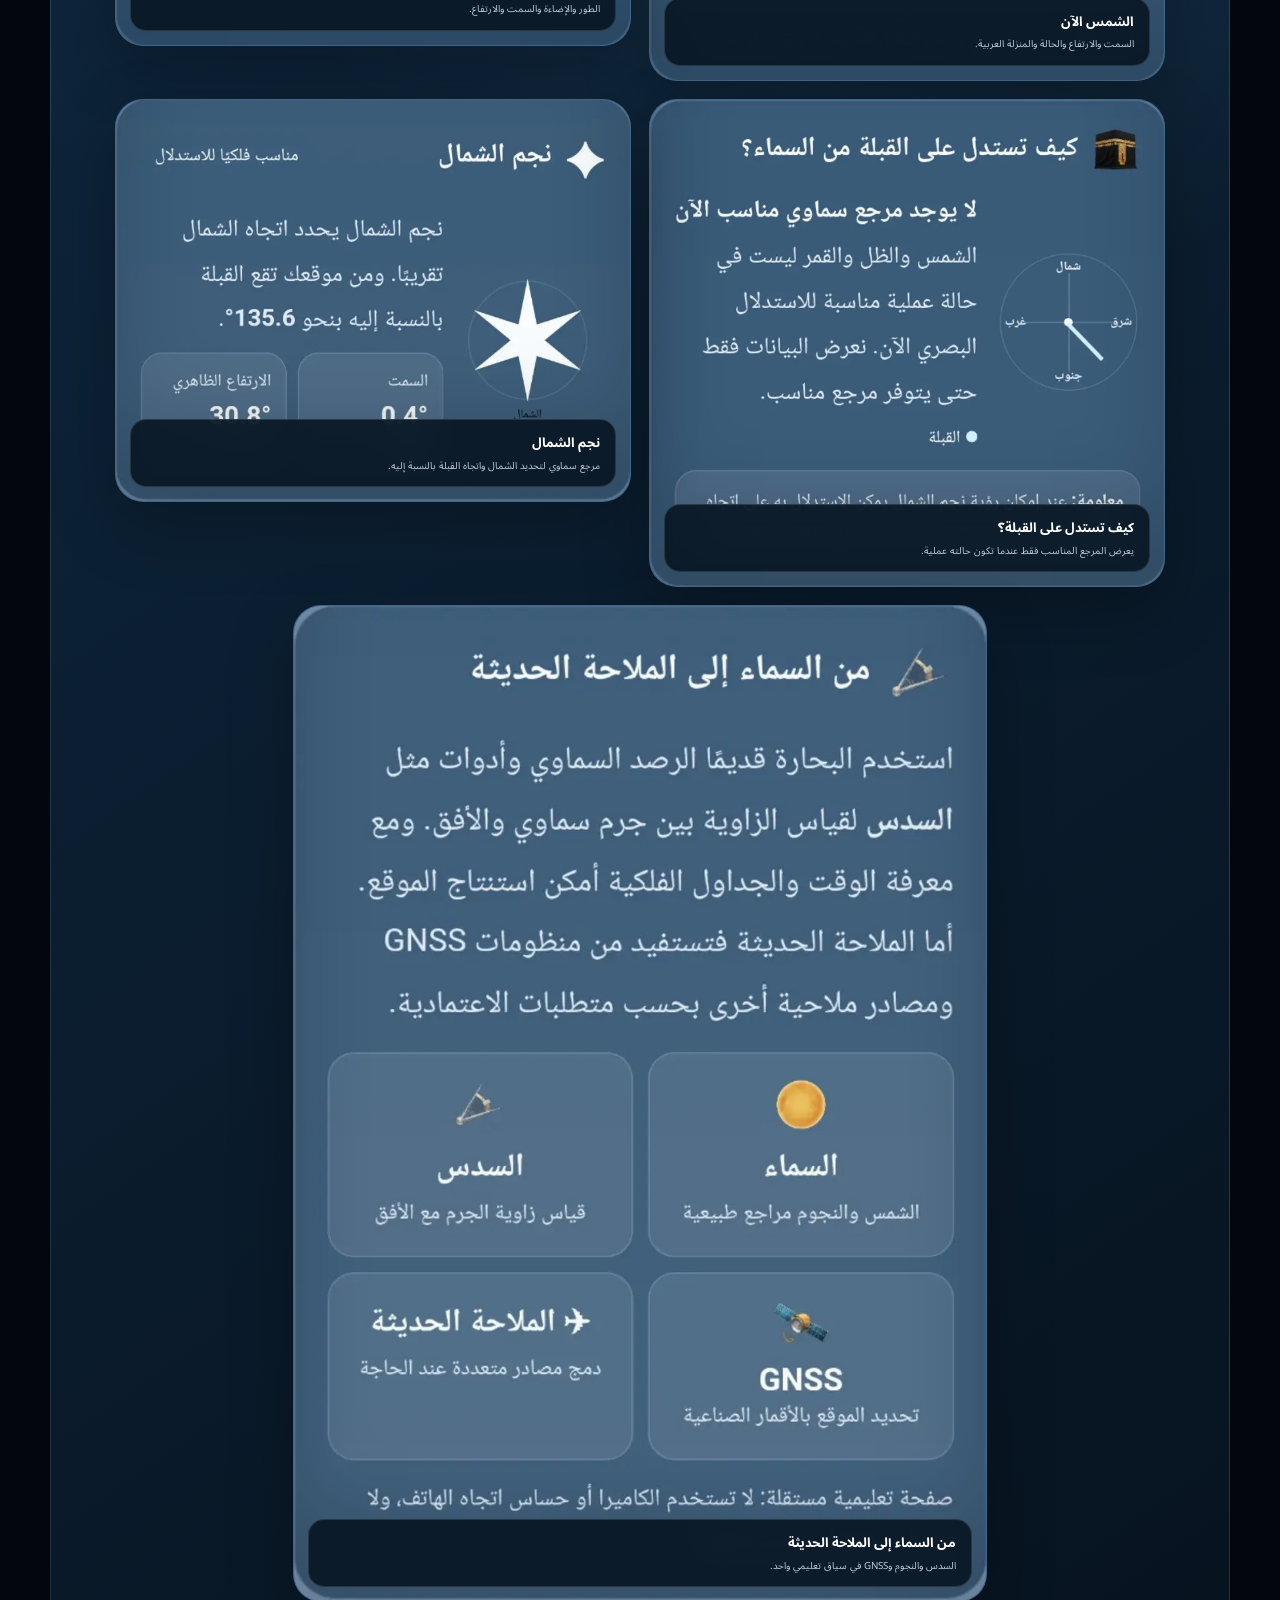
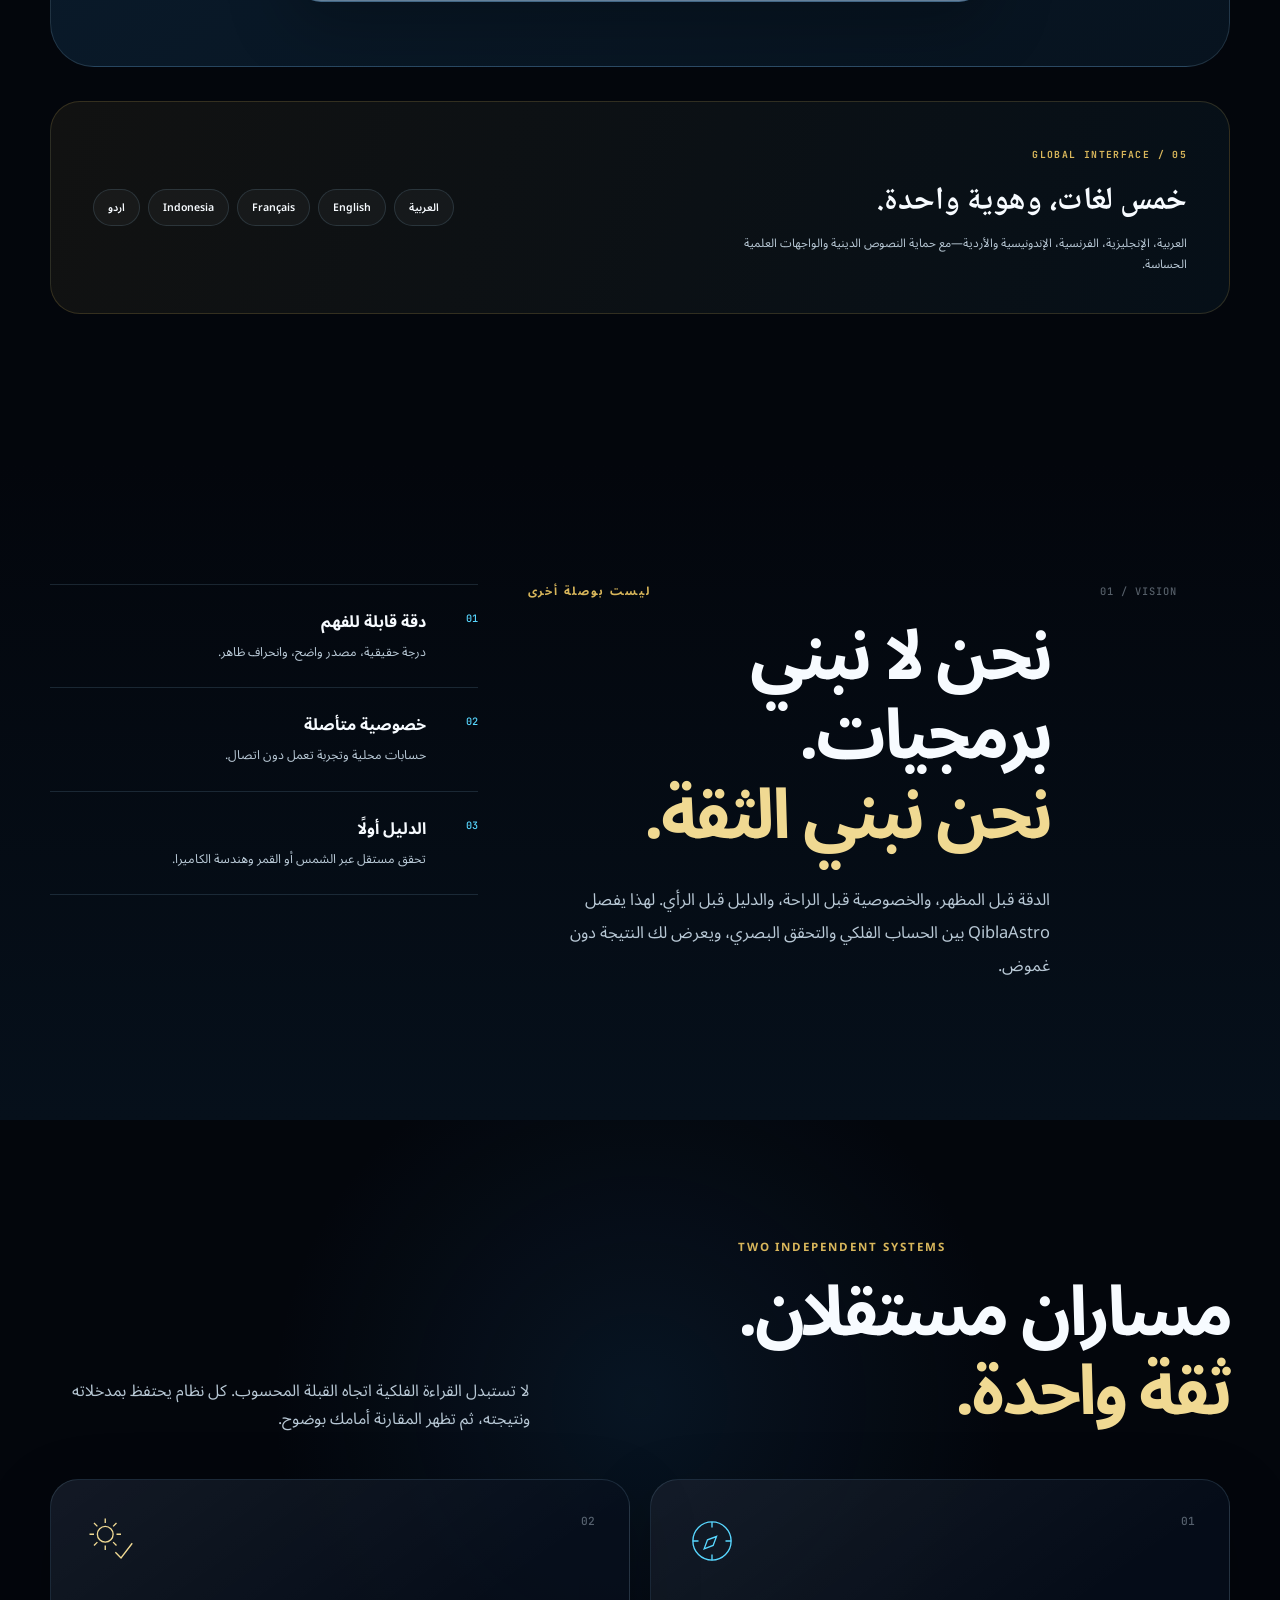
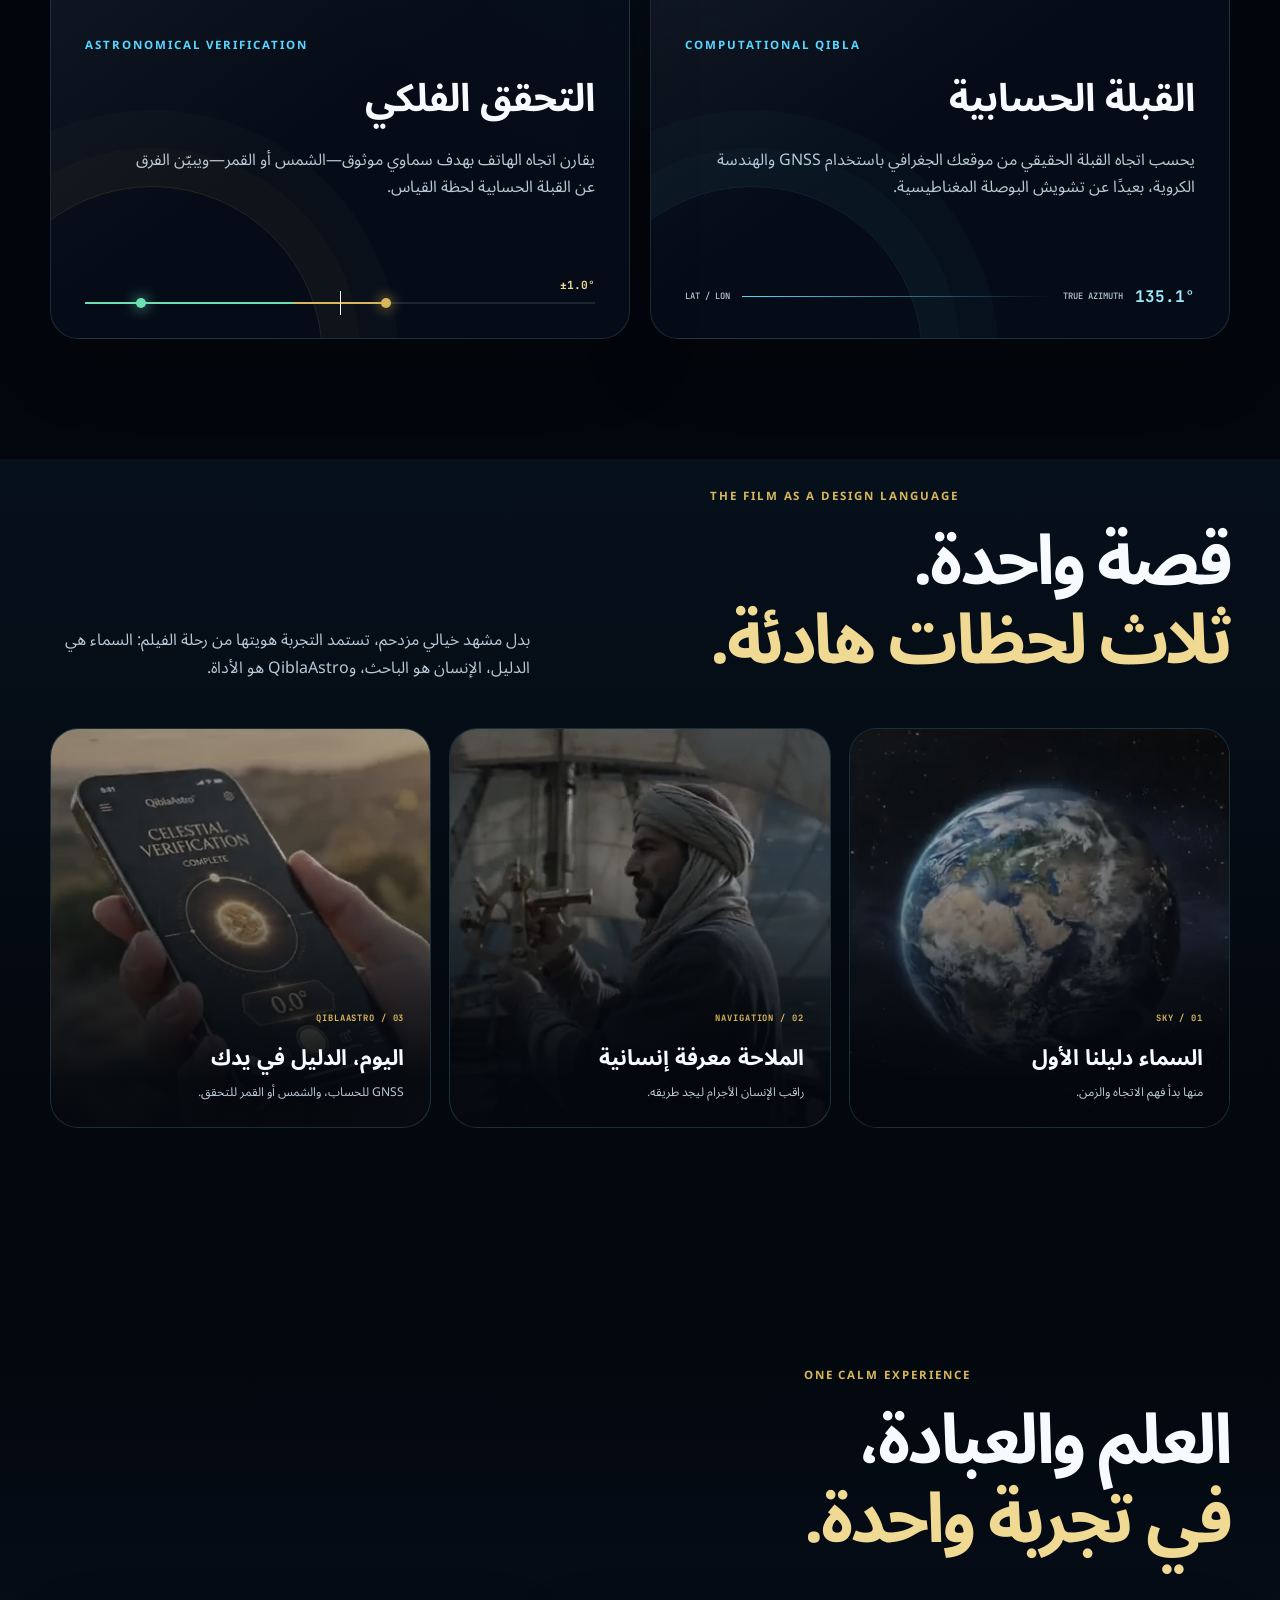
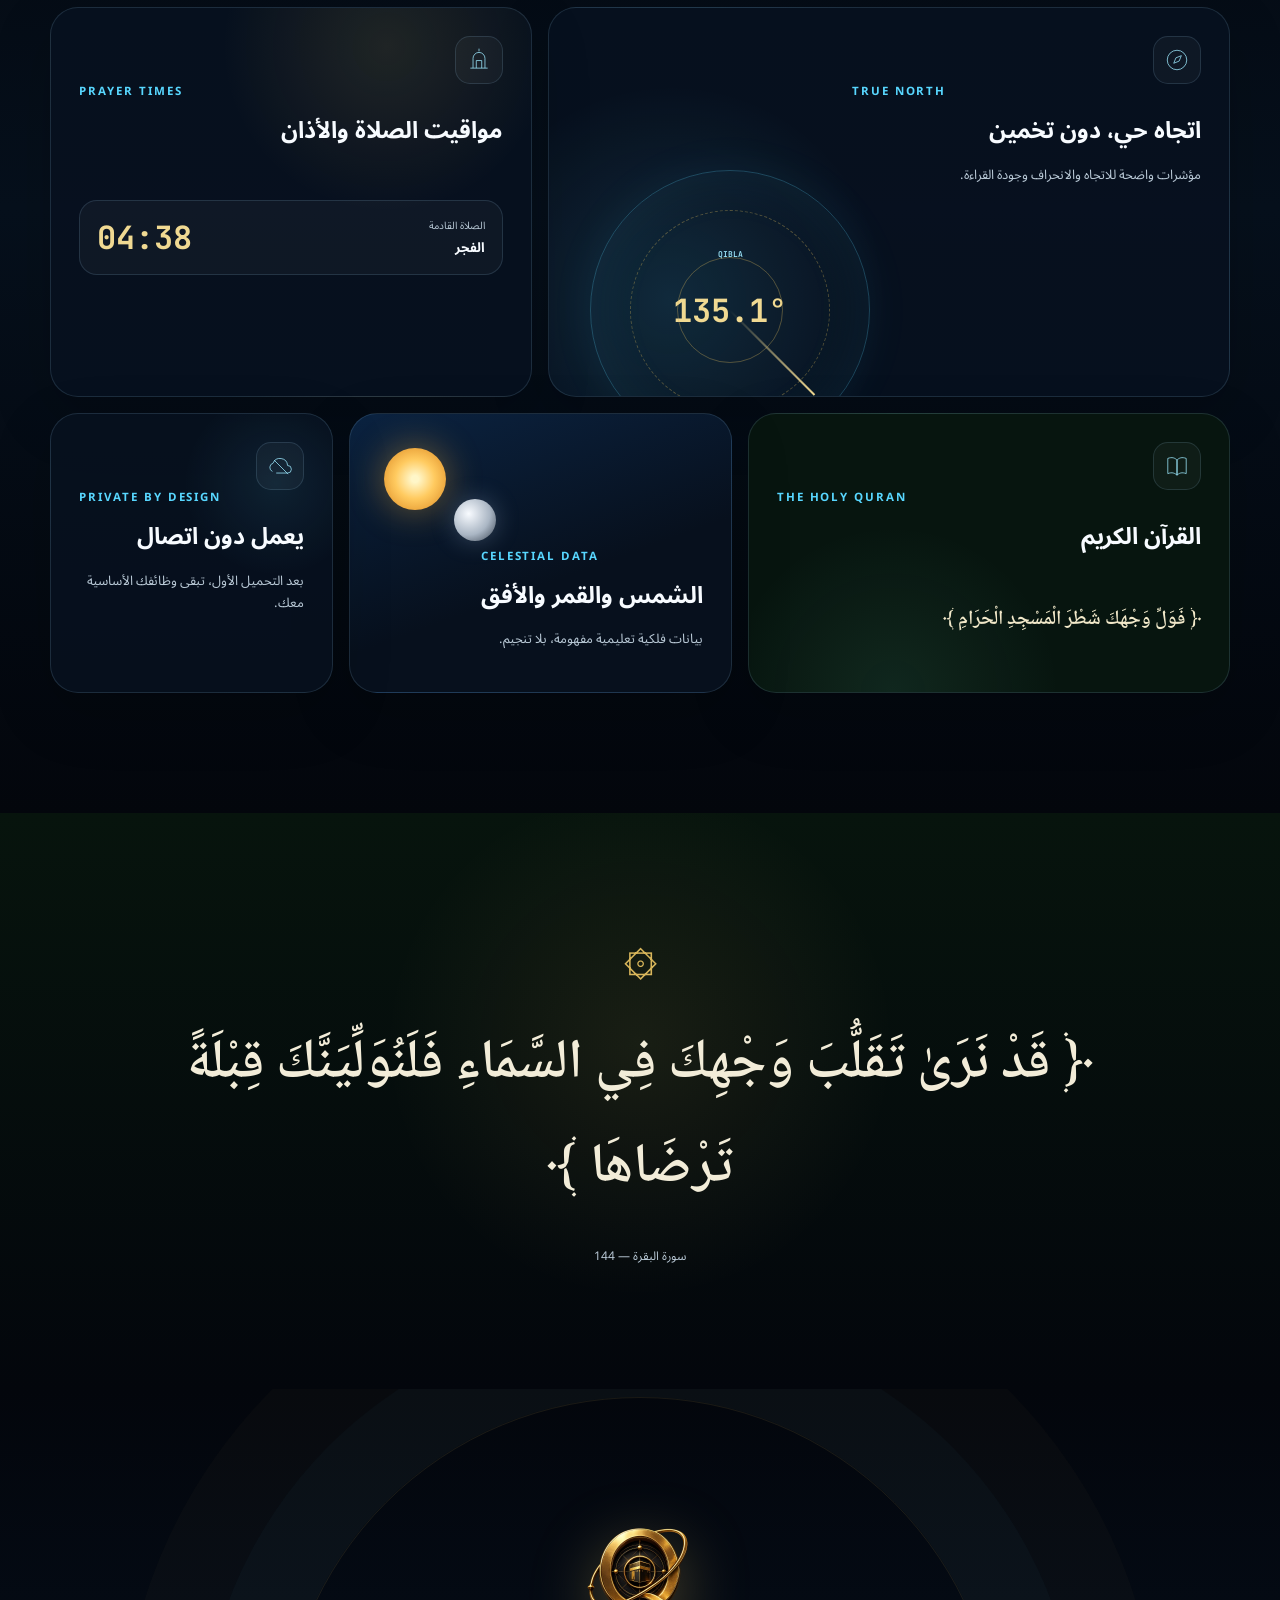
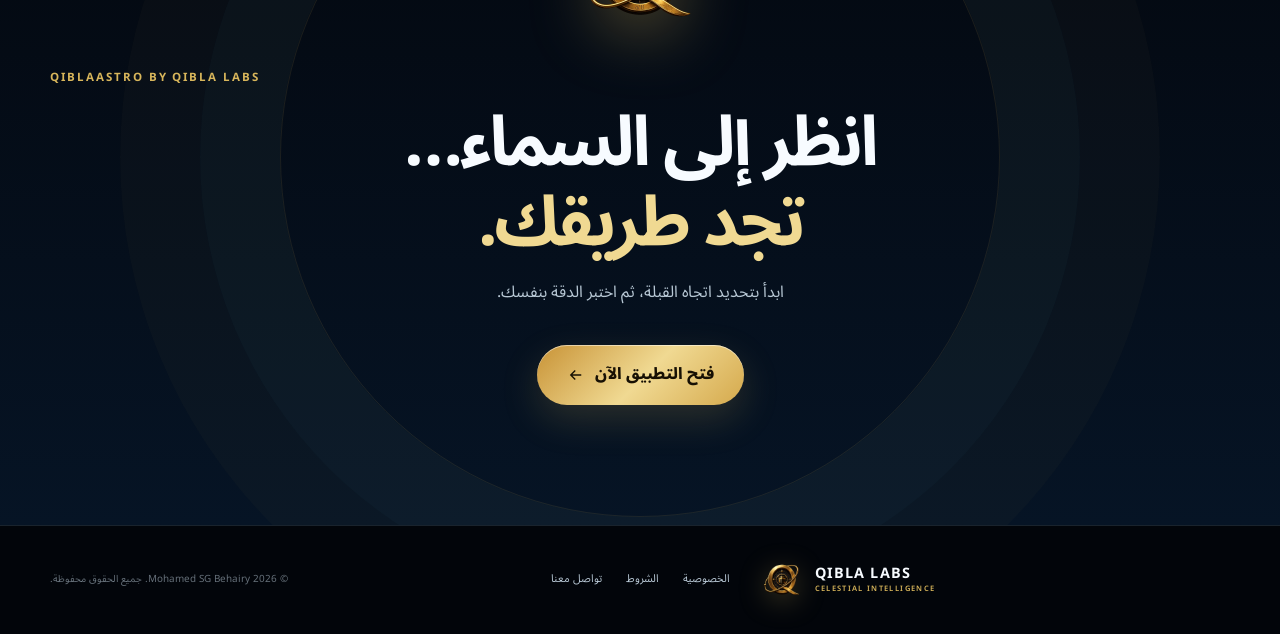
==== commit c861f43f: "Show Android and iOS store availability in hero" ====
--- a/index.html
+++ b/index.html
@@ -28,8 +28,8 @@
   <meta name="twitter:description" content="Astronomical Qibla Compass by Qibla Labs.">
   <meta name="twitter:image" content="https://qiblalabs.com/images/qiblalabs-share-v4.png">
 
-  <link rel="stylesheet" href="/assets/styles.css?v=20260817-header-contact-v7">
-  <script src="/assets/main.js?v=20260813-curated-reading-v5" defer></script>
+  <link rel="stylesheet" href="/assets/styles.css?v=20260817-store-badges-v8">
+  <script src="/assets/main.js?v=20260817-store-badges-v8" defer></script>
 </head>
 <body>
   <a class="skip-link" href="#main">تجاوز إلى المحتوى</a>
@@ -73,6 +73,18 @@
           <div class="hero-actions">
             <a class="button button-primary app-link" href="https://app.qiblalabs.com" target="_blank" rel="noopener" aria-label="فتح تطبيق QiblaAstro في نافذة جديدة"><span data-i18n="tryApp">افتح تطبيق QiblaAstro</span><svg viewBox="0 0 24 24" aria-hidden="true"><path d="M5 12h14M13 6l6 6-6 6"/></svg></a>
             <p class="hero-discover-line"><span data-i18n="discover">اكتشف كيف يعمل</span></p>
+          </div>
+          <div class="store-badges" aria-label="توفر QiblaAstro في متاجر التطبيقات">
+            <span class="store-badge store-badge-pending" aria-label="QiblaAstro على Google Play — بانتظار رابط النشر" aria-disabled="true">
+              <svg class="store-icon play-icon" viewBox="0 0 32 36" aria-hidden="true"><path d="M2.8 2.4 19 18 2.8 33.6c-.5-.7-.8-1.6-.8-2.7V5.1c0-1.1.3-2 .8-2.7Z"/><path d="m21.2 20.1 4.6 4.4L7.4 34.9l13.8-14.8Z"/><path d="m25.8 11.5-4.6 4.4L7.4 1.1l18.4 10.4Z"/><path d="m27.8 12.6 1.8 1c3.2 1.8 3.2 4.9 0 6.7l-1.8 1-4.9-4.7 4.9-4Z"/></svg>
+              <span><small data-i18n="googlePlayStatus">بانتظار رابط النشر على</small><strong>Google Play</strong></span>
+              <i data-i18n="comingSoon">قريبًا</i>
+            </span>
+            <span class="store-badge store-badge-coming" aria-label="QiblaAstro على App Store — قريبًا" aria-disabled="true">
+              <svg class="store-icon apple-icon" viewBox="0 0 32 38" aria-hidden="true"><path d="M26.5 20.4c0-4 3.3-5.9 3.5-6-1.9-2.8-4.9-3.2-5.9-3.2-2.5-.3-4.9 1.5-6.1 1.5-1.3 0-3.2-1.5-5.3-1.5-2.7 0-5.3 1.6-6.7 4.1-2.9 5-.7 12.4 2 16.4 1.3 1.9 2.9 4.1 5 4 2-.1 2.8-1.3 5.2-1.3s3.1 1.3 5.2 1.2c2.2 0 3.6-1.9 4.9-3.9 1.5-2.2 2.1-4.4 2.1-4.5-.1 0-3.9-1.5-3.9-6.8ZM22.5 8.6c1.1-1.4 1.9-3.3 1.7-5.2-1.7.1-3.8 1.2-5 2.6-1.1 1.2-2 3.2-1.8 5 1.9.1 3.9-1 5.1-2.4Z"/></svg>
+              <span><small data-i18n="comingOn">قريبًا على</small><strong>App Store</strong></span>
+              <i data-i18n="comingSoon">قريبًا</i>
+            </span>
           </div>
           <div class="trust-row" aria-label="مزايا أساسية">
             <span><i></i><b data-i18n="offline">يعمل دون اتصال</b></span>
--- a/assets/styles.css
+++ b/assets/styles.css
@@ -121,3 +121,16 @@
 .hero-discover-line::before{content:"";width:42px;height:1px;background:linear-gradient(90deg,transparent,var(--cyan));box-shadow:0 0 10px rgba(88,215,255,.45)}
 html[dir=ltr] .hero-discover-line::before{background:linear-gradient(90deg,var(--cyan),transparent)}
 @media(max-width:680px){.hero-discover-line{justify-content:center;margin-top:4px;font-size:.86rem}}
+
+
+/* Store availability — visible beneath the primary action without competing with it. */
+.store-badges{display:grid;grid-template-columns:repeat(2,minmax(0,210px));gap:10px;width:min(100%,430px);margin-top:16px;direction:ltr}
+.store-badge{position:relative;display:grid;grid-template-columns:34px minmax(0,1fr);align-items:center;gap:10px;min-height:62px;padding:10px 13px;border:1px solid rgba(240,217,146,.24);border-radius:17px;background:linear-gradient(145deg,rgba(255,255,255,.075),rgba(255,255,255,.025));box-shadow:inset 0 1px 0 rgba(255,255,255,.06),0 12px 28px rgba(0,0,0,.18);color:#f7f3e8;text-align:left;backdrop-filter:blur(14px)}
+.store-badge::after{content:"";position:absolute;inset:0;border-radius:inherit;background:linear-gradient(110deg,transparent,rgba(240,217,146,.055),transparent);pointer-events:none}
+.store-icon{width:29px;height:34px;fill:currentColor}.play-icon path:nth-child(1){fill:#71dfbd}.play-icon path:nth-child(2){fill:#f2d06d}.play-icon path:nth-child(3){fill:#74d7f0}.play-icon path:nth-child(4){fill:#ee7d71}.apple-icon{color:#f7f4ec}
+.store-badge>span{display:flex;min-width:0;flex-direction:column;line-height:1.05}.store-badge small{overflow:hidden;color:#aebdca;font:600 .5rem/1.25 var(--ui);white-space:nowrap;text-overflow:ellipsis}.store-badge strong{margin-top:4px;color:#fff;font:700 .94rem/1 var(--ui);letter-spacing:-.02em;white-space:nowrap}
+.store-badge>i{position:absolute;top:7px;right:8px;padding:3px 6px;border:1px solid rgba(216,182,91,.2);border-radius:999px;background:rgba(216,182,91,.08);color:#efd88e;font:700 .42rem/1 var(--ui);font-style:normal;letter-spacing:.02em}
+.store-badge[aria-disabled="true"]{cursor:default;opacity:.88}
+html[dir=rtl] .store-badge{direction:ltr}
+@media(max-width:680px){.store-badges{grid-template-columns:repeat(2,minmax(0,1fr));width:100%;margin-top:14px}.store-badge{grid-template-columns:29px minmax(0,1fr);gap:8px;min-height:58px;padding:9px 10px;border-radius:15px}.store-icon{width:25px;height:30px}.store-badge small{font-size:.44rem}.store-badge strong{font-size:.8rem}.store-badge>i{top:5px;right:6px;font-size:.38rem}}
+@media(max-width:390px){.store-badges{grid-template-columns:1fr}.store-badge{padding-inline:14px}.store-badge small{font-size:.5rem}.store-badge strong{font-size:.9rem}}
